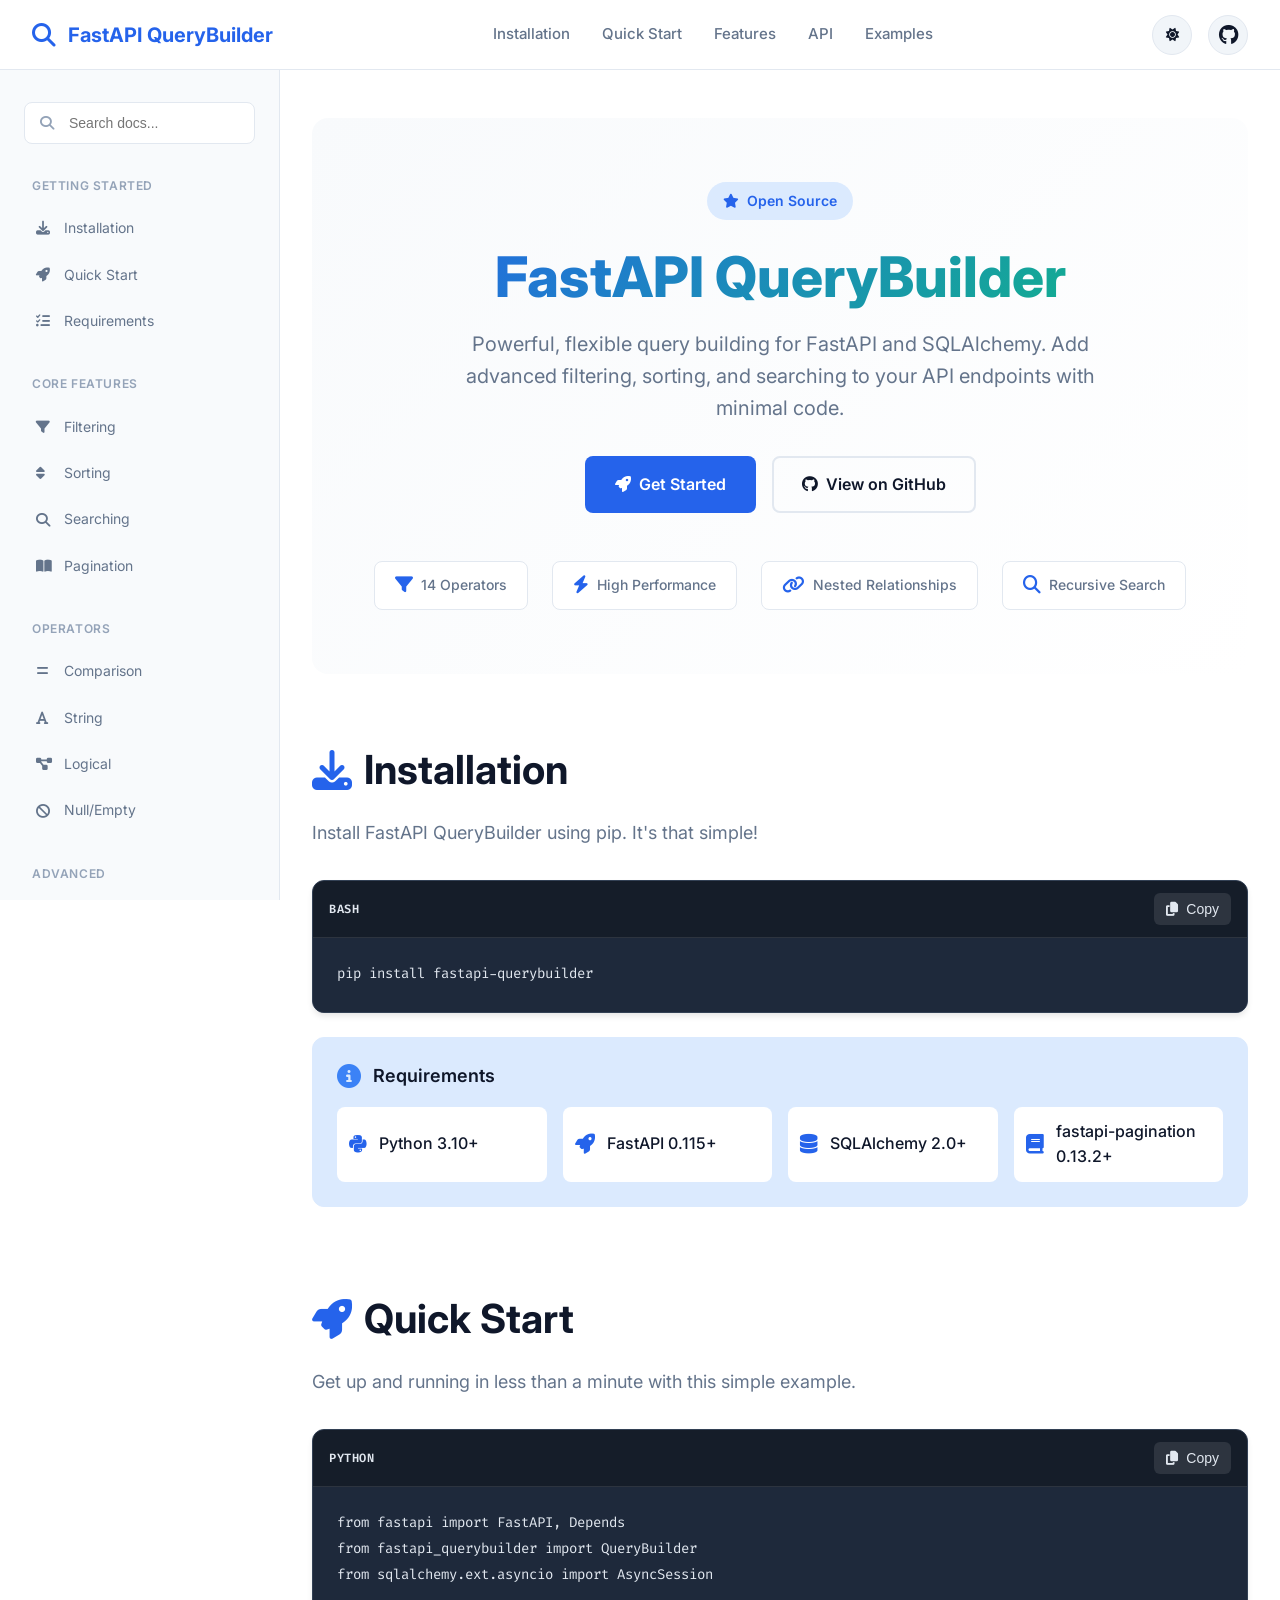
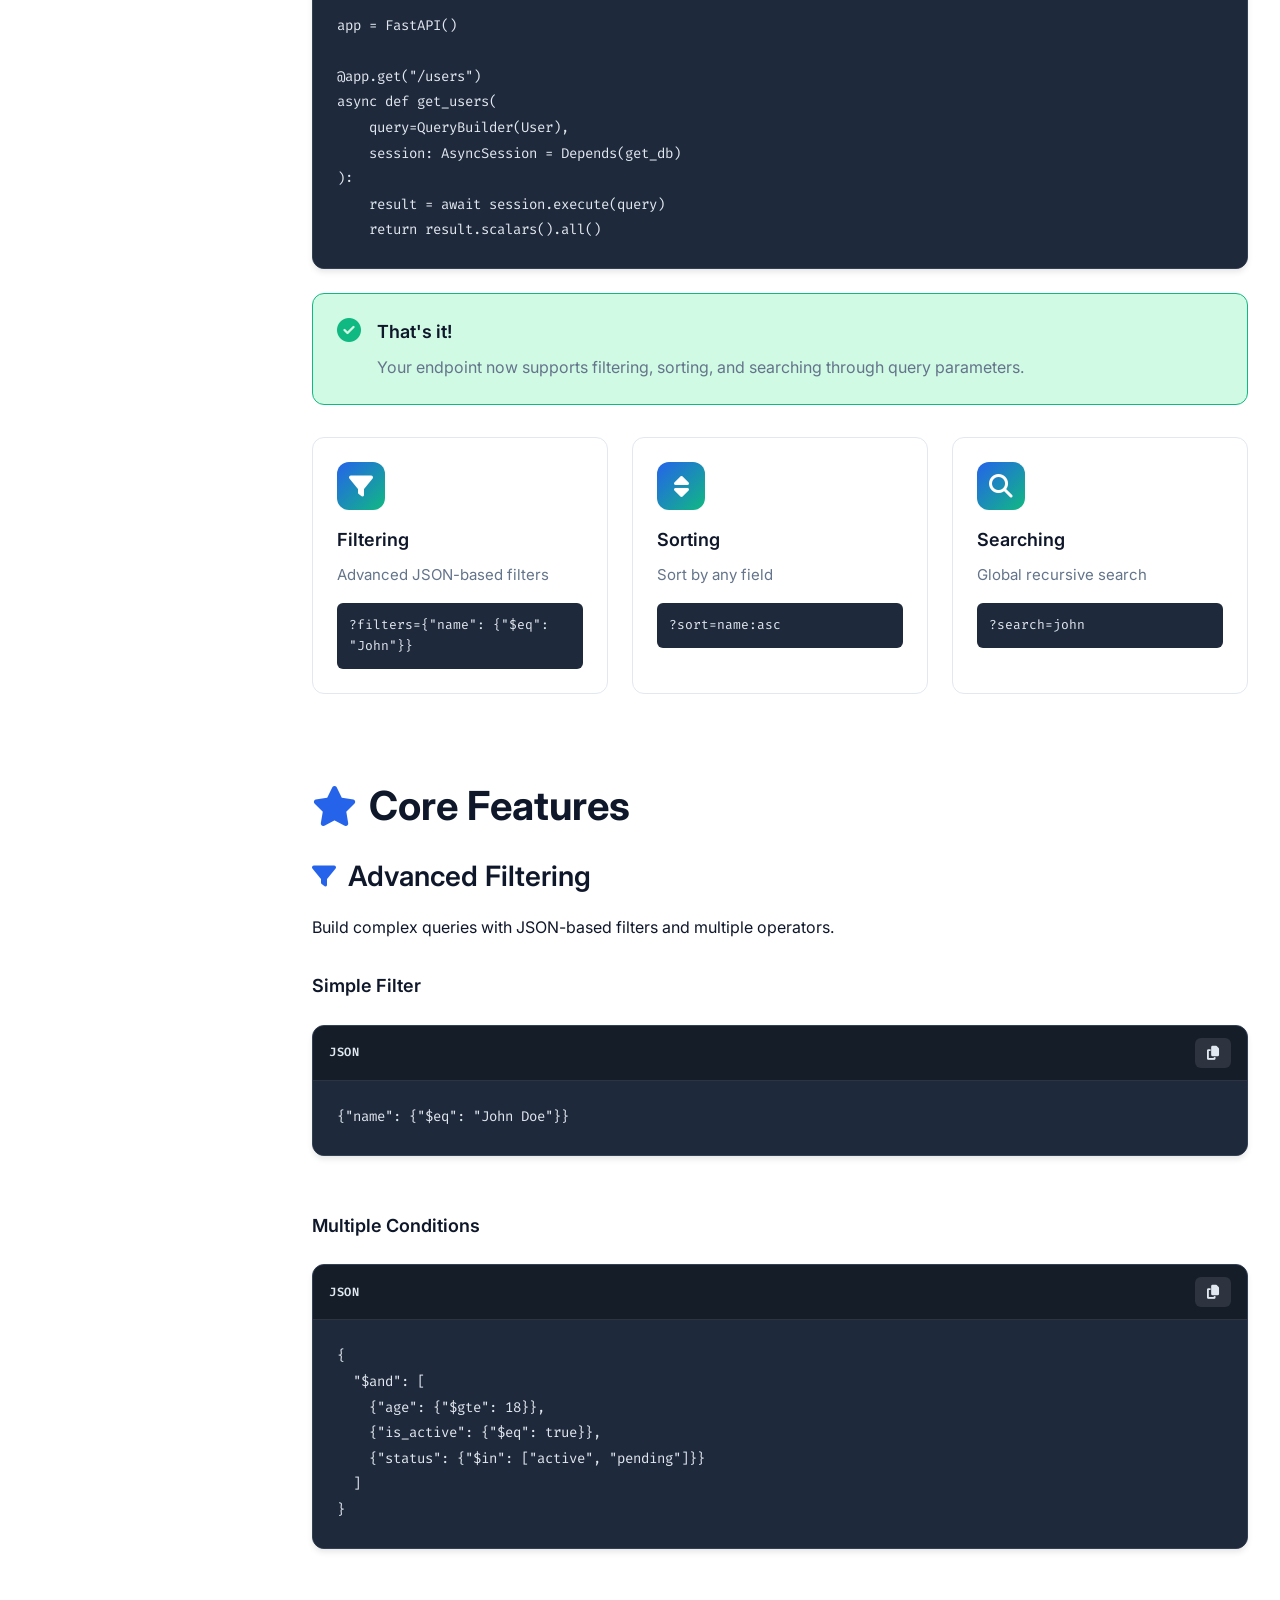
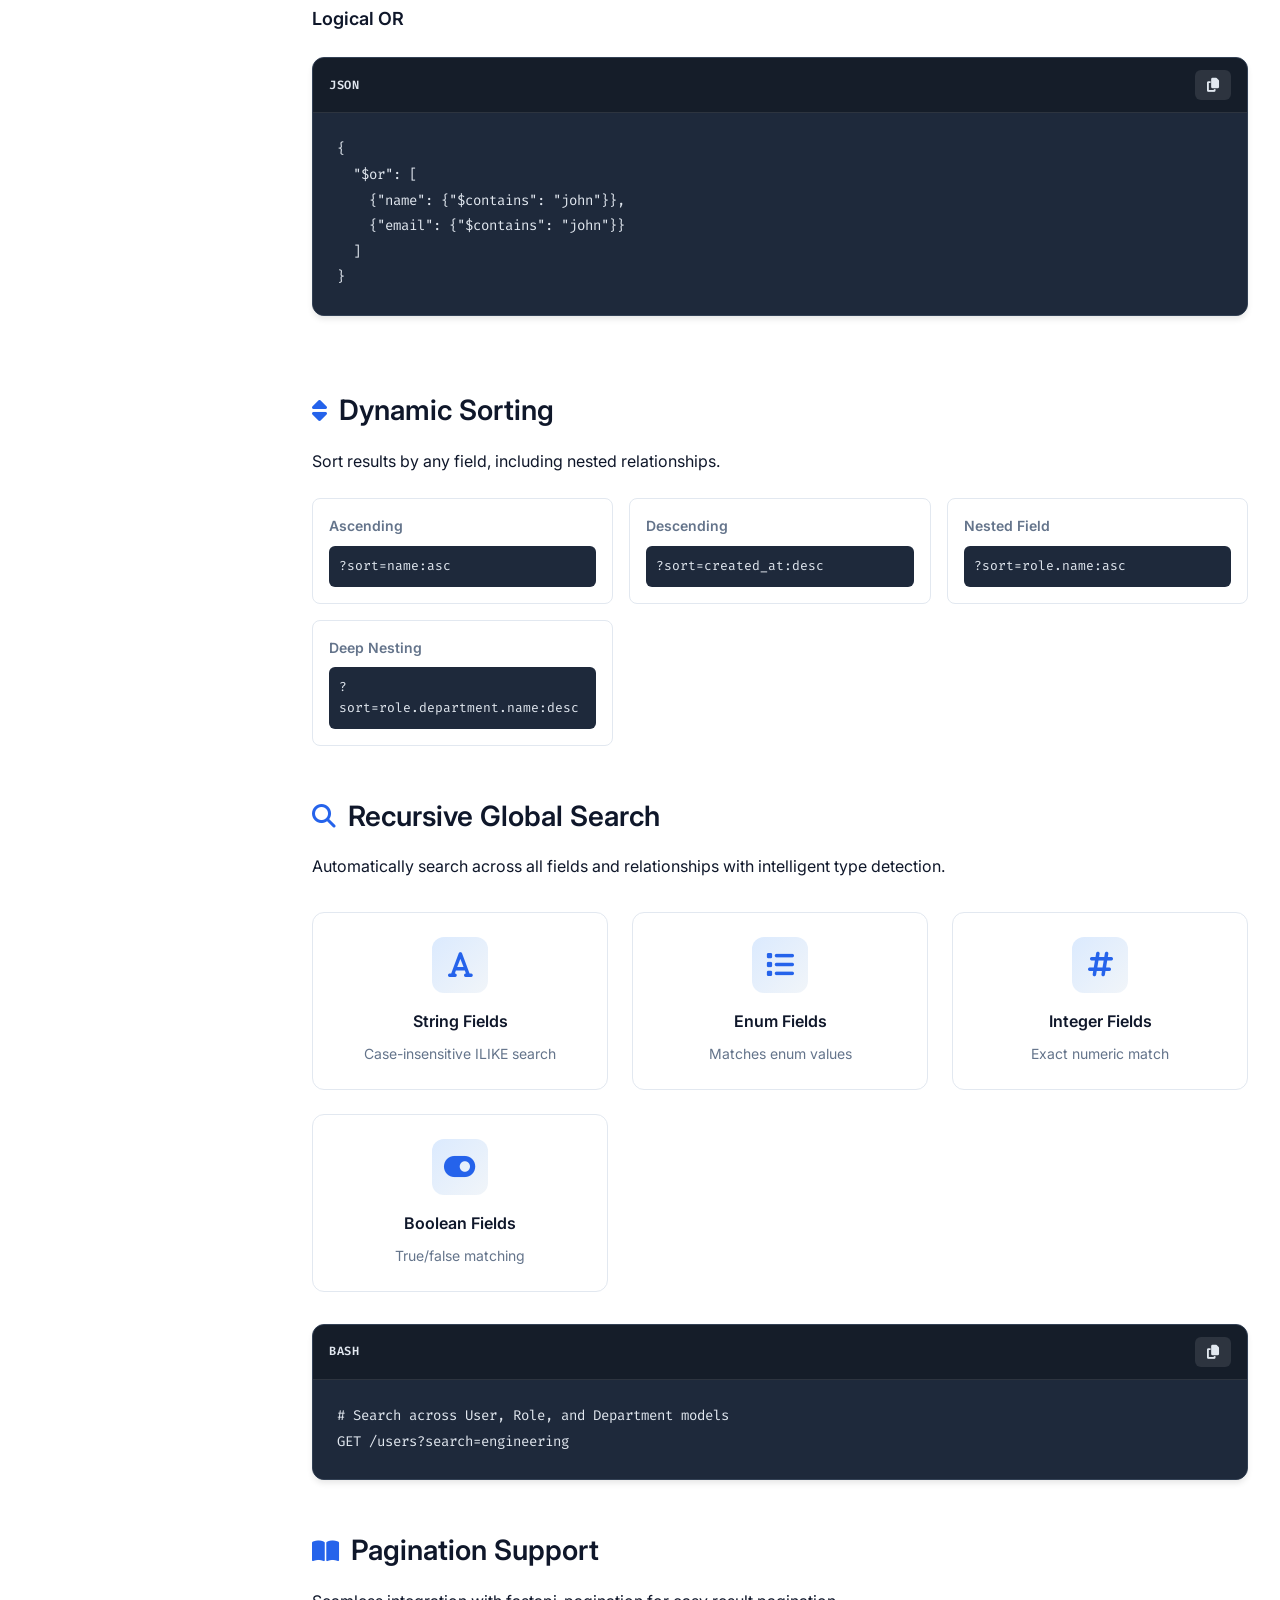
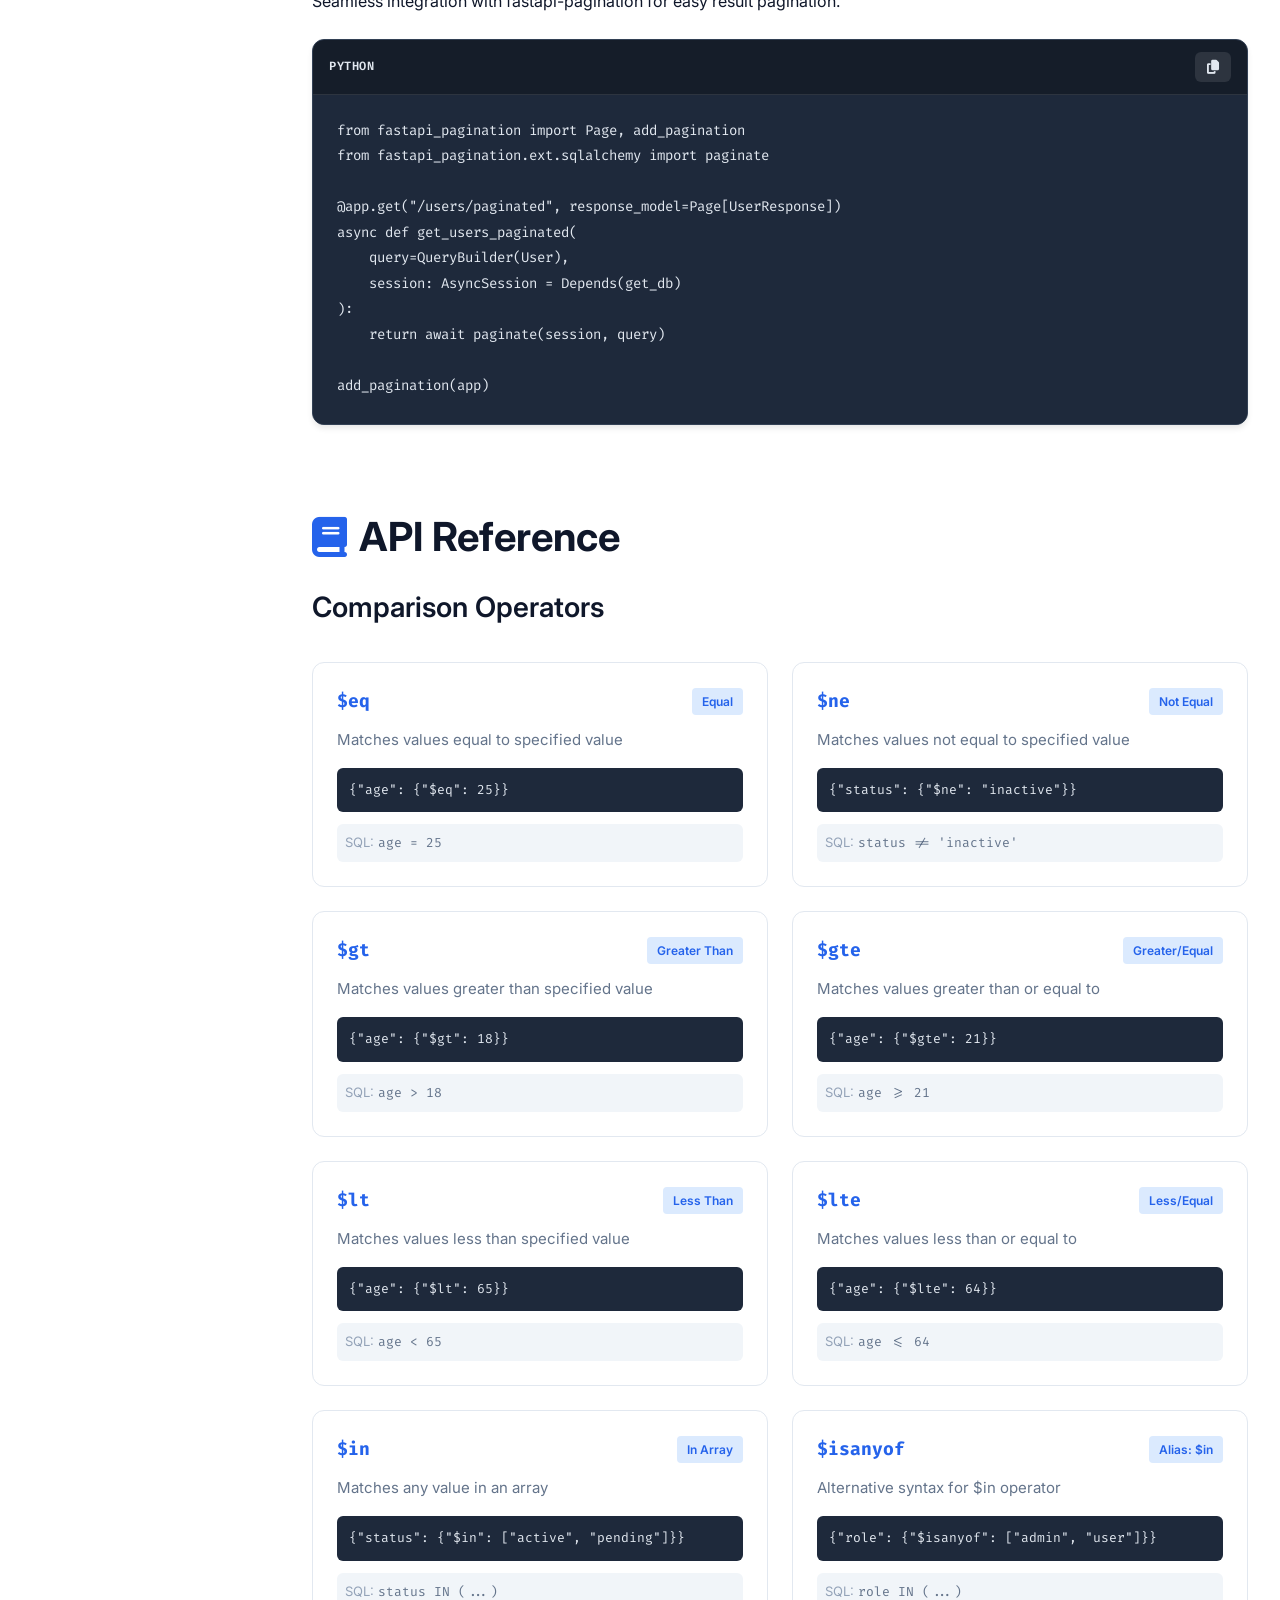
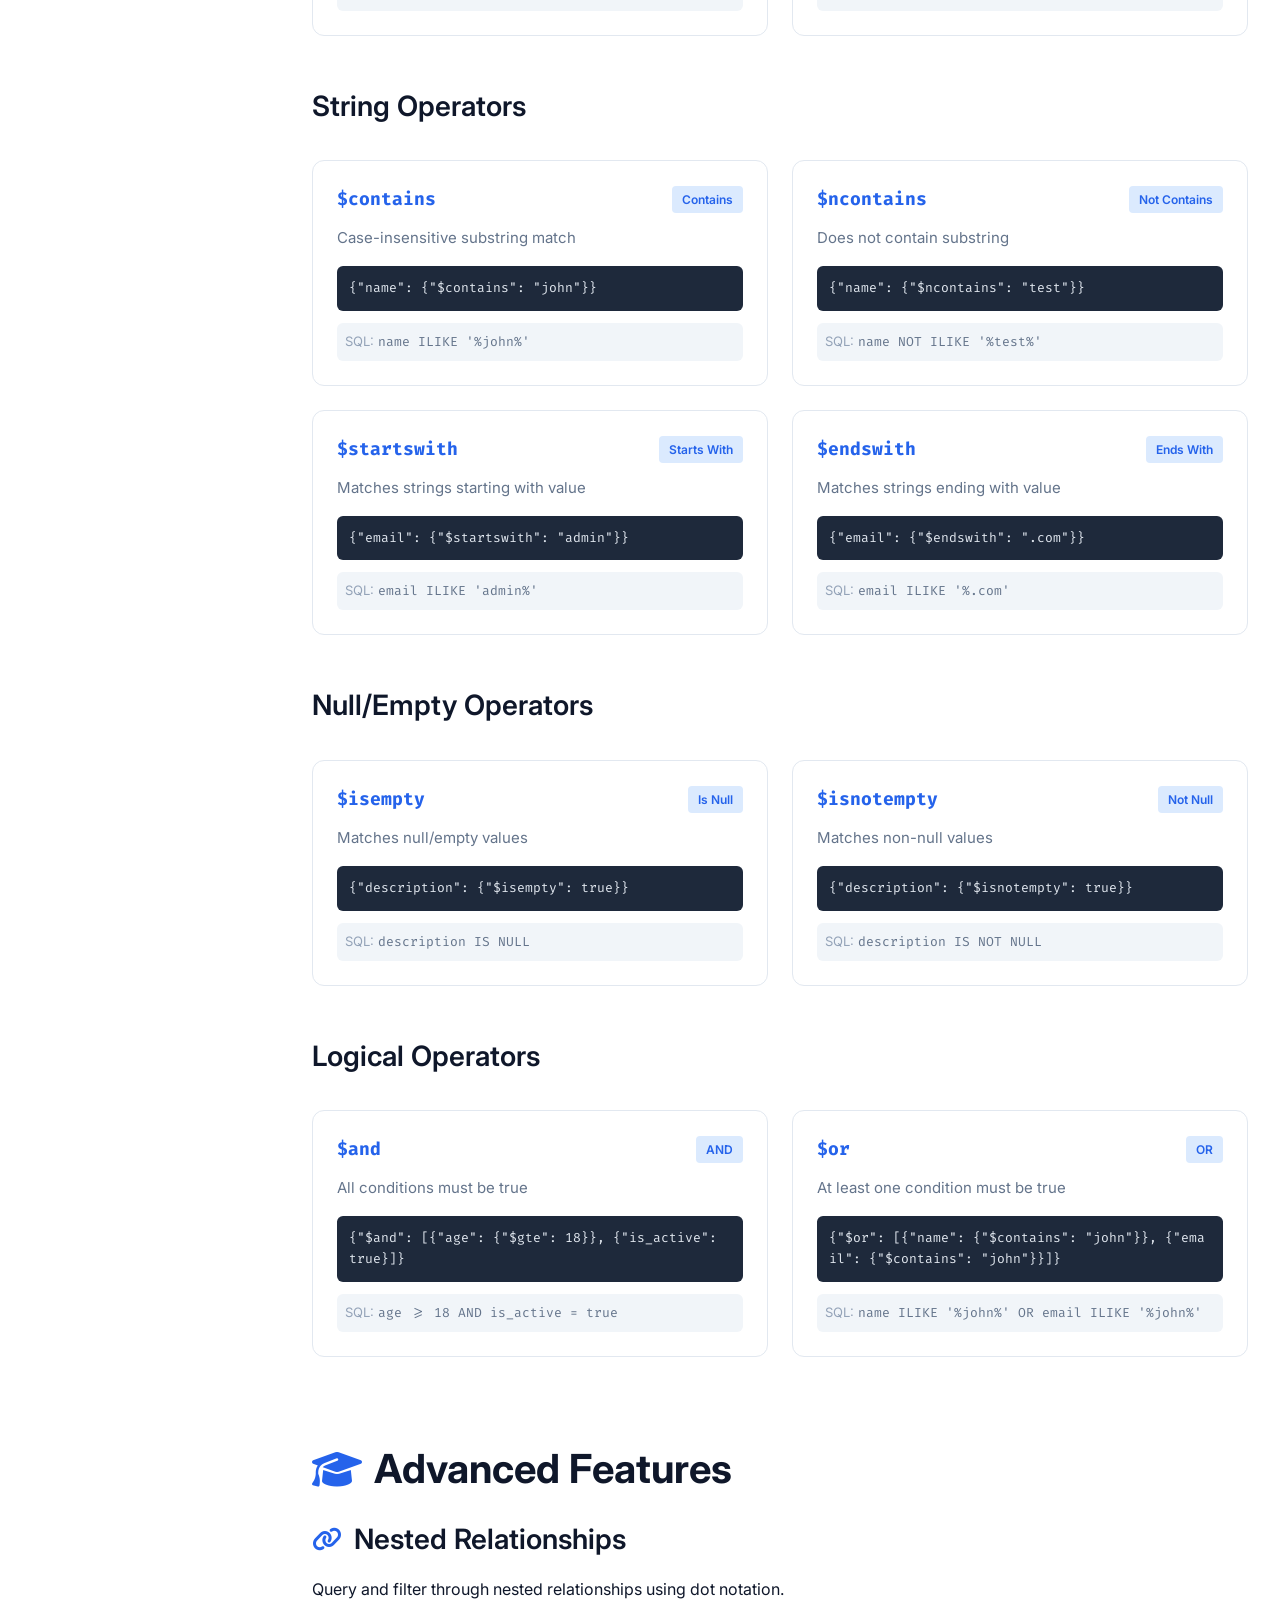
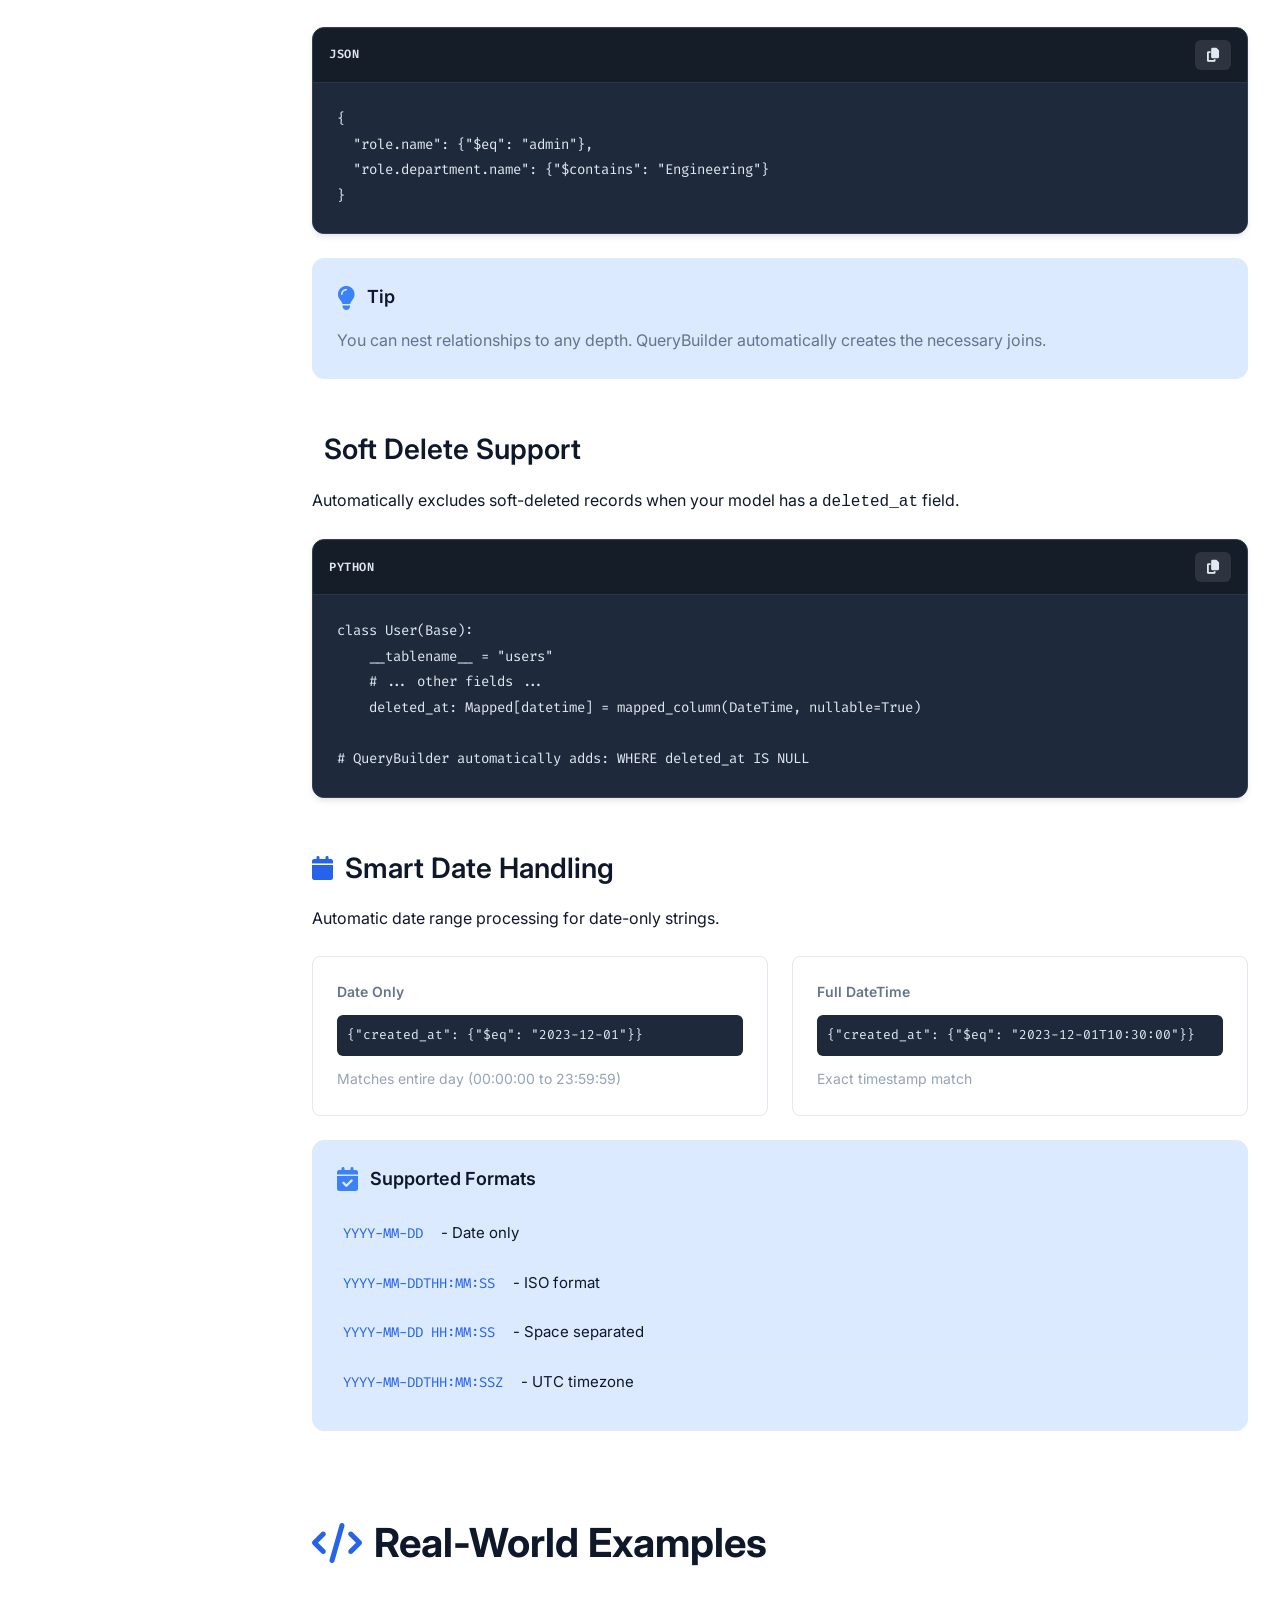
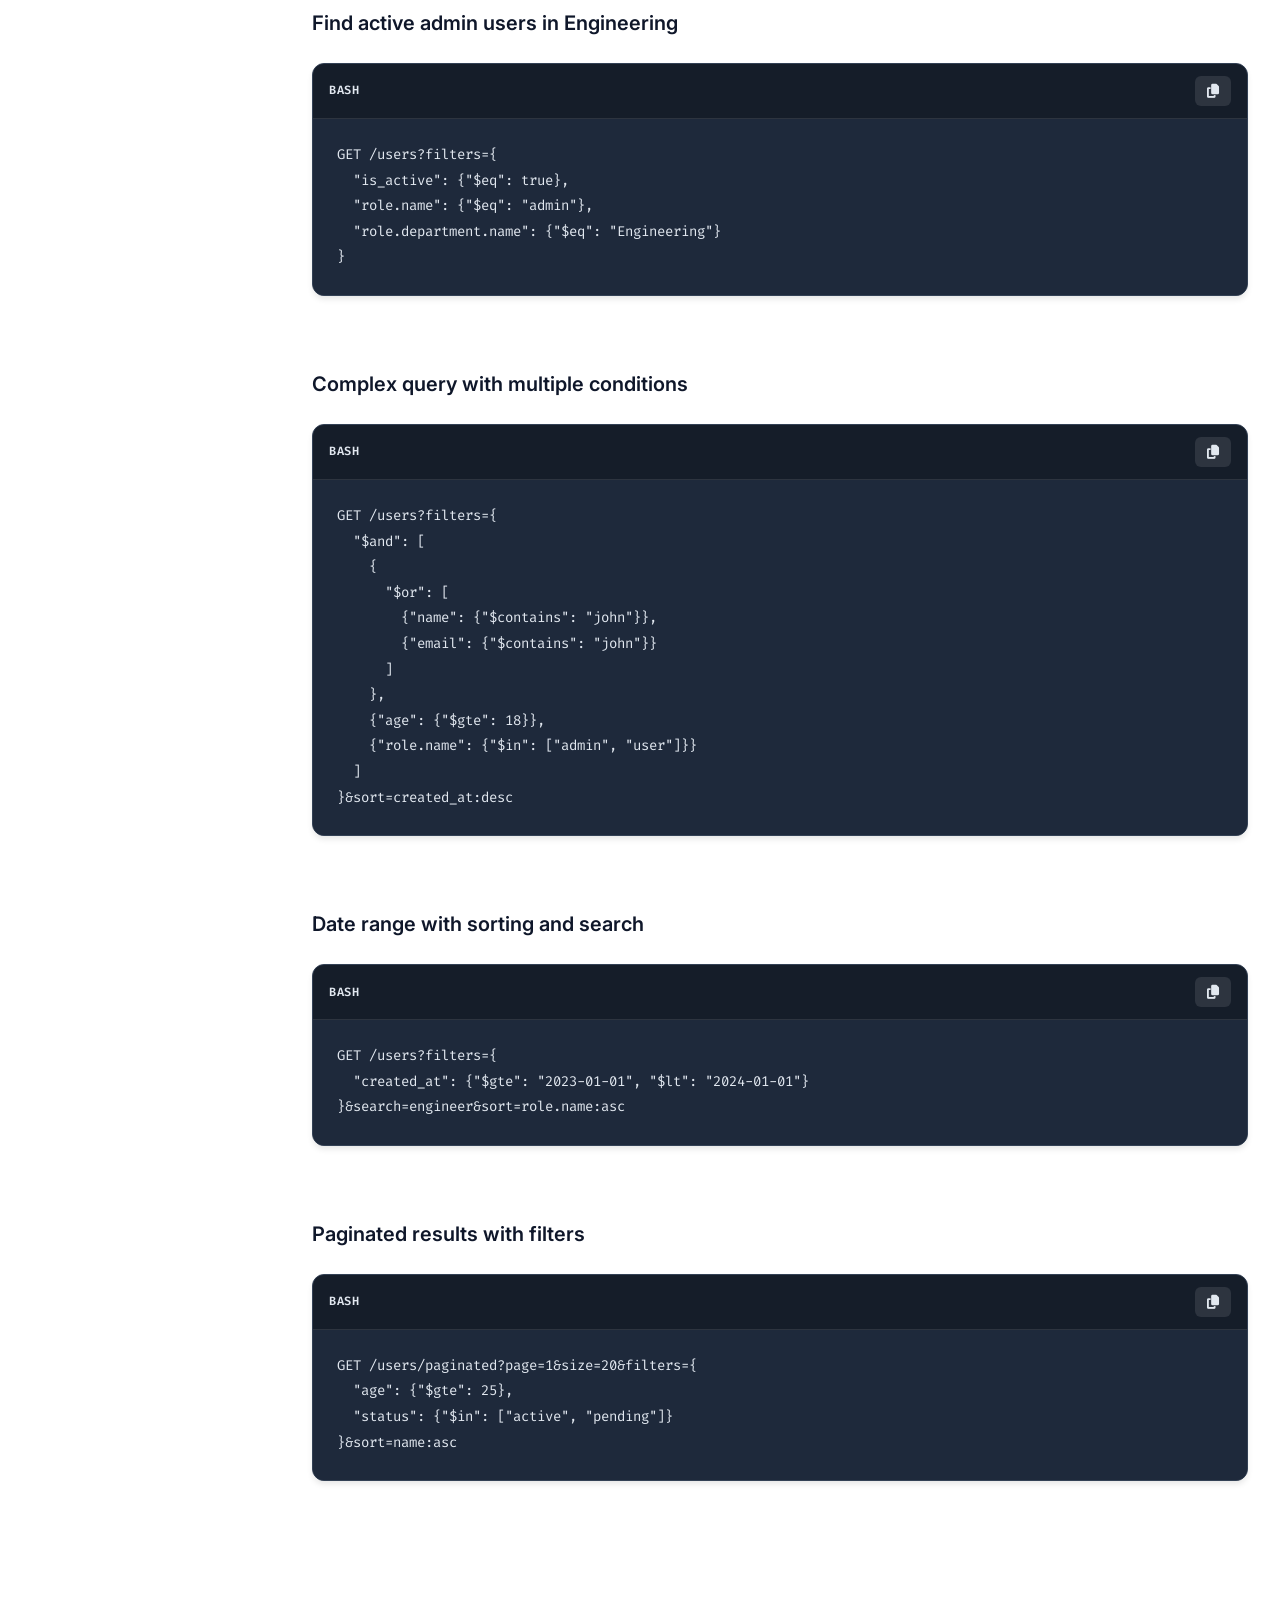
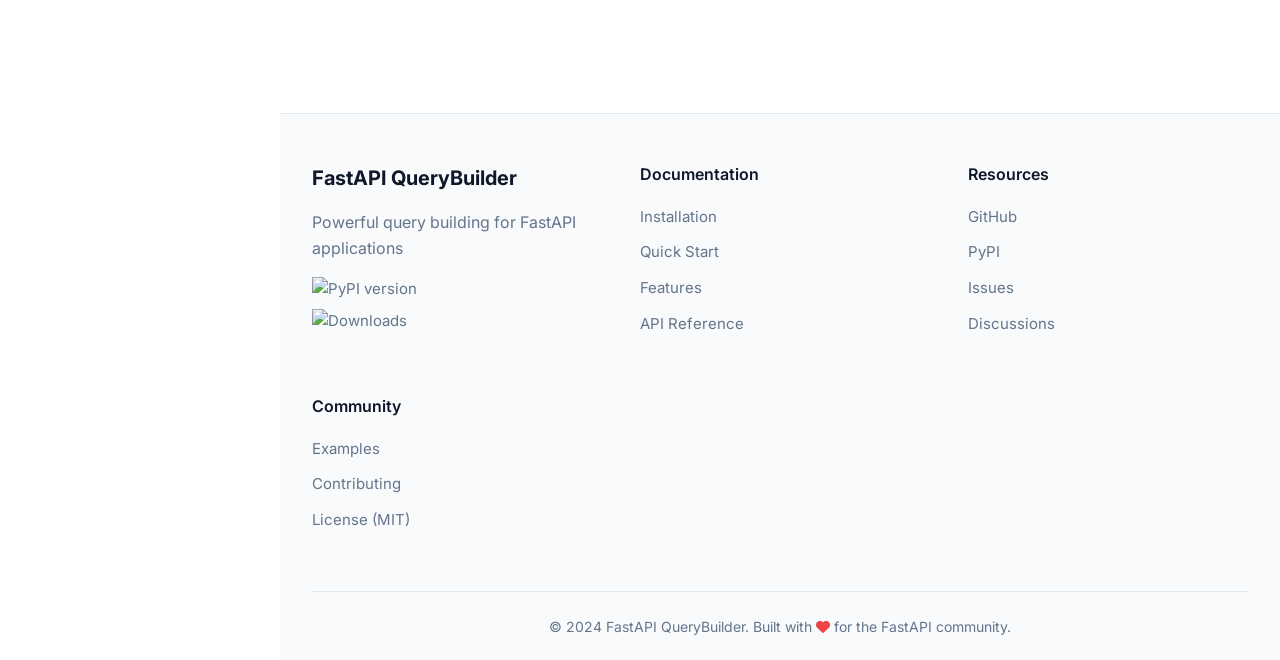
==== docs/index.html @ c25d1f95 "refactor: Improve HTML and JavaScript code formatting for better readability and maintainability" ====
<!DOCTYPE html>
<html lang="en" data-theme="light">

<head>
    <meta charset="UTF-8">
    <meta name="viewport" content="width=device-width, initial-scale=1.0">
    <meta name="description"
        content="FastAPI QueryBuilder - Powerful, flexible query building for FastAPI and SQLAlchemy with advanced filtering, sorting, and searching capabilities.">
    <meta name="keywords" content="fastapi, sqlalchemy, query builder, filtering, sorting, search, pagination, python">
    <title>FastAPI QueryBuilder - Advanced Query Building for FastAPI</title>

    <!-- Favicon -->
    <link rel="icon"
        href="data:image/svg+xml,<svg xmlns='http://www.w3.org/2000/svg' viewBox='0 0 100 100'><text y='.9em' font-size='90'>🔍</text></svg>">

    <!-- Fonts -->
    <link rel="preconnect" href="https://fonts.googleapis.com">
    <link rel="preconnect" href="https://fonts.gstatic.com" crossorigin>
    <link
        href="https://fonts.googleapis.com/css2?family=Inter:wght@300;400;500;600;700;800&family=Fira+Code:wght@400;500;600&display=swap"
        rel="stylesheet">

    <!-- Icons -->
    <link href="https://cdnjs.cloudflare.com/ajax/libs/font-awesome/6.5.1/css/all.min.css" rel="stylesheet">

    <!-- Syntax Highlighting -->
    <link href="https://cdnjs.cloudflare.com/ajax/libs/prism/1.29.0/themes/prism-tomorrow.min.css" rel="stylesheet"
        id="prism-dark">
    <link href="https://cdnjs.cloudflare.com/ajax/libs/prism/1.29.0/themes/prism.min.css" rel="stylesheet"
        id="prism-light" disabled>

    <!-- Styles -->
    <link rel="stylesheet" href="./style.css">
</head>

<body>
    <!-- Header -->
    <header class="header">
        <div class="header-container">
            <div class="header-left">
                <button class="mobile-menu-btn" aria-label="Toggle menu">
                    <span></span>
                    <span></span>
                    <span></span>
                </button>
                <a href="#" class="logo">
                    <i class="fas fa-search"></i>
                    <span>FastAPI QueryBuilder</span>
                </a>
            </div>
            <nav class="header-nav">
                <a href="#installation">Installation</a>
                <a href="#quick-start">Quick Start</a>
                <a href="#features">Features</a>
                <a href="#api">API</a>
                <a href="#examples">Examples</a>
            </nav>
            <div class="header-right">
                <button class="theme-toggle" aria-label="Toggle theme" title="Toggle dark mode">
                    <i class="fas fa-sun sun-icon"></i>
                    <i class="fas fa-moon moon-icon"></i>
                </button>
                <a href="https://github.com/bhadri01/fastapi-querybuilder" target="_blank" class="github-link"
                    aria-label="GitHub repository">
                    <i class="fab fa-github"></i>
                </a>
            </div>
        </div>
    </header>

    <!-- Sidebar -->
    <aside class="sidebar">
        <div class="sidebar-content">
            <div class="sidebar-search">
                <i class="fas fa-search"></i>
                <input type="text" placeholder="Search docs..." id="search-input">
            </div>

            <nav class="sidebar-nav">
                <div class="nav-section">
                    <h3>Getting Started</h3>
                    <ul>
                        <li><a href="#installation"><i class="fas fa-download"></i> Installation</a></li>
                        <li><a href="#quick-start"><i class="fas fa-rocket"></i> Quick Start</a></li>
                        <li><a href="#requirements"><i class="fas fa-list-check"></i> Requirements</a></li>
                    </ul>
                </div>

                <div class="nav-section">
                    <h3>Core Features</h3>
                    <ul>
                        <li><a href="#filtering"><i class="fas fa-filter"></i> Filtering</a></li>
                        <li><a href="#sorting"><i class="fas fa-sort"></i> Sorting</a></li>
                        <li><a href="#searching"><i class="fas fa-search"></i> Searching</a></li>
                        <li><a href="#pagination"><i class="fas fa-book-open"></i> Pagination</a></li>
                    </ul>
                </div>

                <div class="nav-section">
                    <h3>Operators</h3>
                    <ul>
                        <li><a href="#comparison-ops"><i class="fas fa-equals"></i> Comparison</a></li>
                        <li><a href="#string-ops"><i class="fas fa-font"></i> String</a></li>
                        <li><a href="#logical-ops"><i class="fas fa-project-diagram"></i> Logical</a></li>
                        <li><a href="#null-ops"><i class="fas fa-ban"></i> Null/Empty</a></li>
                    </ul>
                </div>

                <div class="nav-section">
                    <h3>Advanced</h3>
                    <ul>
                        <li><a href="#relationships"><i class="fas fa-link"></i> Relationships</a></li>
                        <li><a href="#soft-deletes"><i class="fas fa-trash-undo"></i> Soft Deletes</a></li>
                        <li><a href="#date-handling"><i class="fas fa-calendar"></i> Date Handling</a></li>
                    </ul>
                </div>

                <div class="nav-section">
                    <h3>Resources</h3>
                    <ul>
                        <li><a href="#examples"><i class="fas fa-code"></i> Examples</a></li>
                        <li><a href="https://github.com/bhadri01/fastapi-querybuilder" target="_blank"><i
                                    class="fab fa-github"></i> GitHub</a></li>
                        <li><a href="https://pypi.org/project/fastapi-querybuilder/" target="_blank"><i
                                    class="fab fa-python"></i> PyPI</a></li>
                    </ul>
                </div>
            </nav>
        </div>
    </aside>

    <!-- Main Content -->
    <main class="main">
        <div class="container">
            <!-- Hero Section -->
            <section class="hero">
                <div class="hero-badge">
                    <i class="fas fa-star"></i>
                    <span>Open Source</span>
                </div>
                <h1 class="hero-title">FastAPI QueryBuilder</h1>
                <p class="hero-subtitle">Powerful, flexible query building for FastAPI and SQLAlchemy. Add advanced
                    filtering, sorting, and searching to your API endpoints with minimal code.</p>
                <div class="hero-actions">
                    <a href="#installation" class="btn btn-primary">
                        <i class="fas fa-rocket"></i>
                        Get Started
                    </a>
                    <a href="https://github.com/bhadri01/fastapi-querybuilder" target="_blank"
                        class="btn btn-secondary">
                        <i class="fab fa-github"></i>
                        View on GitHub
                    </a>
                </div>
                <div class="hero-features">
                    <div class="hero-feature">
                        <i class="fas fa-filter"></i>
                        <span>14 Operators</span>
                    </div>
                    <div class="hero-feature">
                        <i class="fas fa-bolt"></i>
                        <span>High Performance</span>
                    </div>
                    <div class="hero-feature">
                        <i class="fas fa-link"></i>
                        <span>Nested Relationships</span>
                    </div>
                    <div class="hero-feature">
                        <i class="fas fa-search"></i>
                        <span>Recursive Search</span>
                    </div>
                </div>
            </section>

            <!-- Installation Section -->
            <section id="installation" class="section">
                <h2 class="section-title">
                    <i class="fas fa-download"></i>
                    Installation
                </h2>
                <p class="section-intro">Install FastAPI QueryBuilder using pip. It's that simple!</p>

                <div class="code-block">
                    <div class="code-header">
                        <span class="code-lang">bash</span>
                        <button class="copy-btn" onclick="copyCode(this)">
                            <i class="fas fa-copy"></i>
                            <span>Copy</span>
                        </button>
                    </div>
                    <pre><code class="language-bash">pip install fastapi-querybuilder</code></pre>
                </div>

                <div id="requirements" class="info-card">
                    <div class="info-card-header">
                        <i class="fas fa-info-circle"></i>
                        <h4>Requirements</h4>
                    </div>
                    <ul class="requirements-list">
                        <li><i class="fab fa-python"></i> Python 3.10+</li>
                        <li><i class="fas fa-rocket"></i> FastAPI 0.115+</li>
                        <li><i class="fas fa-database"></i> SQLAlchemy 2.0+</li>
                        <li><i class="fas fa-book"></i> fastapi-pagination 0.13.2+</li>
                    </ul>
                </div>
            </section>

            <!-- Quick Start Section -->
            <section id="quick-start" class="section">
                <h2 class="section-title">
                    <i class="fas fa-rocket"></i>
                    Quick Start
                </h2>
                <p class="section-intro">Get up and running in less than a minute with this simple example.</p>

                <div class="code-block">
                    <div class="code-header">
                        <span class="code-lang">python</span>
                        <button class="copy-btn" onclick="copyCode(this)">
                            <i class="fas fa-copy"></i>
                            <span>Copy</span>
                        </button>
                    </div>
                    <pre><code class="language-python">from fastapi import FastAPI, Depends
from fastapi_querybuilder import QueryBuilder
from sqlalchemy.ext.asyncio import AsyncSession

app = FastAPI()

@app.get("/users")
async def get_users(
    query=QueryBuilder(User),
    session: AsyncSession = Depends(get_db)
):
    result = await session.execute(query)
    return result.scalars().all()</code></pre>
                </div>

                <div class="success-card">
                    <i class="fas fa-check-circle"></i>
                    <div>
                        <h4>That's it!</h4>
                        <p>Your endpoint now supports filtering, sorting, and searching through query parameters.</p>
                    </div>
                </div>

                <div class="feature-grid">
                    <div class="feature-card">
                        <div class="feature-icon">
                            <i class="fas fa-filter"></i>
                        </div>
                        <h4>Filtering</h4>
                        <p>Advanced JSON-based filters</p>
                        <code>?filters={"name": {"$eq": "John"}}</code>
                    </div>
                    <div class="feature-card">
                        <div class="feature-icon">
                            <i class="fas fa-sort"></i>
                        </div>
                        <h4>Sorting</h4>
                        <p>Sort by any field</p>
                        <code>?sort=name:asc</code>
                    </div>
                    <div class="feature-card">
                        <div class="feature-icon">
                            <i class="fas fa-search"></i>
                        </div>
                        <h4>Searching</h4>
                        <p>Global recursive search</p>
                        <code>?search=john</code>
                    </div>
                </div>
            </section>

            <!-- Features Section -->
            <section id="features" class="section">
                <h2 class="section-title">
                    <i class="fas fa-star"></i>
                    Core Features
                </h2>

                <!-- Filtering -->
                <div id="filtering" class="subsection">
                    <h3 class="subsection-title">
                        <i class="fas fa-filter"></i>
                        Advanced Filtering
                    </h3>
                    <p>Build complex queries with JSON-based filters and multiple operators.</p>

                    <div class="example-tabs">
                        <div class="example-tab">
                            <h4>Simple Filter</h4>
                            <div class="code-block">
                                <div class="code-header">
                                    <span class="code-lang">json</span>
                                    <button class="copy-btn" onclick="copyCode(this)">
                                        <i class="fas fa-copy"></i>
                                    </button>
                                </div>
                                <pre><code class="language-json">{"name": {"$eq": "John Doe"}}</code></pre>
                            </div>
                        </div>

                        <div class="example-tab">
                            <h4>Multiple Conditions</h4>
                            <div class="code-block">
                                <div class="code-header">
                                    <span class="code-lang">json</span>
                                    <button class="copy-btn" onclick="copyCode(this)">
                                        <i class="fas fa-copy"></i>
                                    </button>
                                </div>
                                <pre><code class="language-json">{
  "$and": [
    {"age": {"$gte": 18}},
    {"is_active": {"$eq": true}},
    {"status": {"$in": ["active", "pending"]}}
  ]
}</code></pre>
                            </div>
                        </div>

                        <div class="example-tab">
                            <h4>Logical OR</h4>
                            <div class="code-block">
                                <div class="code-header">
                                    <span class="code-lang">json</span>
                                    <button class="copy-btn" onclick="copyCode(this)">
                                        <i class="fas fa-copy"></i>
                                    </button>
                                </div>
                                <pre><code class="language-json">{
  "$or": [
    {"name": {"$contains": "john"}},
    {"email": {"$contains": "john"}}
  ]
}</code></pre>
                            </div>
                        </div>
                    </div>
                </div>

                <!-- Sorting -->
                <div id="sorting" class="subsection">
                    <h3 class="subsection-title">
                        <i class="fas fa-sort"></i>
                        Dynamic Sorting
                    </h3>
                    <p>Sort results by any field, including nested relationships.</p>

                    <div class="sort-grid">
                        <div class="sort-card">
                            <div class="sort-label">Ascending</div>
                            <code>?sort=name:asc</code>
                        </div>
                        <div class="sort-card">
                            <div class="sort-label">Descending</div>
                            <code>?sort=created_at:desc</code>
                        </div>
                        <div class="sort-card">
                            <div class="sort-label">Nested Field</div>
                            <code>?sort=role.name:asc</code>
                        </div>
                        <div class="sort-card">
                            <div class="sort-label">Deep Nesting</div>
                            <code>?sort=role.department.name:desc</code>
                        </div>
                    </div>
                </div>

                <!-- Searching -->
                <div id="searching" class="subsection">
                    <h3 class="subsection-title">
                        <i class="fas fa-search"></i>
                        Recursive Global Search
                    </h3>
                    <p>Automatically search across all fields and relationships with intelligent type detection.</p>

                    <div class="search-types">
                        <div class="search-type-card">
                            <div class="search-type-icon">
                                <i class="fas fa-font"></i>
                            </div>
                            <h4>String Fields</h4>
                            <p>Case-insensitive ILIKE search</p>
                        </div>
                        <div class="search-type-card">
                            <div class="search-type-icon">
                                <i class="fas fa-list"></i>
                            </div>
                            <h4>Enum Fields</h4>
                            <p>Matches enum values</p>
                        </div>
                        <div class="search-type-card">
                            <div class="search-type-icon">
                                <i class="fas fa-hashtag"></i>
                            </div>
                            <h4>Integer Fields</h4>
                            <p>Exact numeric match</p>
                        </div>
                        <div class="search-type-card">
                            <div class="search-type-icon">
                                <i class="fas fa-toggle-on"></i>
                            </div>
                            <h4>Boolean Fields</h4>
                            <p>True/false matching</p>
                        </div>
                    </div>

                    <div class="code-block">
                        <div class="code-header">
                            <span class="code-lang">bash</span>
                            <button class="copy-btn" onclick="copyCode(this)">
                                <i class="fas fa-copy"></i>
                            </button>
                        </div>
                        <pre><code class="language-bash"># Search across User, Role, and Department models
GET /users?search=engineering</code></pre>
                    </div>
                </div>

                <!-- Pagination -->
                <div id="pagination" class="subsection">
                    <h3 class="subsection-title">
                        <i class="fas fa-book-open"></i>
                        Pagination Support
                    </h3>
                    <p>Seamless integration with fastapi-pagination for easy result pagination.</p>

                    <div class="code-block">
                        <div class="code-header">
                            <span class="code-lang">python</span>
                            <button class="copy-btn" onclick="copyCode(this)">
                                <i class="fas fa-copy"></i>
                            </button>
                        </div>
                        <pre><code class="language-python">from fastapi_pagination import Page, add_pagination
from fastapi_pagination.ext.sqlalchemy import paginate

@app.get("/users/paginated", response_model=Page[UserResponse])
async def get_users_paginated(
    query=QueryBuilder(User),
    session: AsyncSession = Depends(get_db)
):
    return await paginate(session, query)

add_pagination(app)</code></pre>
                    </div>
                </div>
            </section>

            <!-- API Reference Section -->
            <section id="api" class="section">
                <h2 class="section-title">
                    <i class="fas fa-book"></i>
                    API Reference
                </h2>

                <!-- Comparison Operators -->
                <div id="comparison-ops" class="subsection">
                    <h3 class="subsection-title">Comparison Operators</h3>

                    <div class="operators-grid">
                        <div class="operator-card">
                            <div class="operator-header">
                                <h4>$eq</h4>
                                <span class="operator-badge">Equal</span>
                            </div>
                            <p>Matches values equal to specified value</p>
                            <code>{"age": {"$eq": 25}}</code>
                            <div class="operator-sql">SQL: <code>age = 25</code></div>
                        </div>

                        <div class="operator-card">
                            <div class="operator-header">
                                <h4>$ne</h4>
                                <span class="operator-badge">Not Equal</span>
                            </div>
                            <p>Matches values not equal to specified value</p>
                            <code>{"status": {"$ne": "inactive"}}</code>
                            <div class="operator-sql">SQL: <code>status != 'inactive'</code></div>
                        </div>

                        <div class="operator-card">
                            <div class="operator-header">
                                <h4>$gt</h4>
                                <span class="operator-badge">Greater Than</span>
                            </div>
                            <p>Matches values greater than specified value</p>
                            <code>{"age": {"$gt": 18}}</code>
                            <div class="operator-sql">SQL: <code>age > 18</code></div>
                        </div>

                        <div class="operator-card">
                            <div class="operator-header">
                                <h4>$gte</h4>
                                <span class="operator-badge">Greater/Equal</span>
                            </div>
                            <p>Matches values greater than or equal to</p>
                            <code>{"age": {"$gte": 21}}</code>
                            <div class="operator-sql">SQL: <code>age >= 21</code></div>
                        </div>

                        <div class="operator-card">
                            <div class="operator-header">
                                <h4>$lt</h4>
                                <span class="operator-badge">Less Than</span>
                            </div>
                            <p>Matches values less than specified value</p>
                            <code>{"age": {"$lt": 65}}</code>
                            <div class="operator-sql">SQL: <code>age < 65</code></div>
                        </div>

                        <div class="operator-card">
                            <div class="operator-header">
                                <h4>$lte</h4>
                                <span class="operator-badge">Less/Equal</span>
                            </div>
                            <p>Matches values less than or equal to</p>
                            <code>{"age": {"$lte": 64}}</code>
                            <div class="operator-sql">SQL: <code>age <= 64</code></div>
                        </div>

                        <div class="operator-card">
                            <div class="operator-header">
                                <h4>$in</h4>
                                <span class="operator-badge">In Array</span>
                            </div>
                            <p>Matches any value in an array</p>
                            <code>{"status": {"$in": ["active", "pending"]}}</code>
                            <div class="operator-sql">SQL: <code>status IN (...)</code></div>
                        </div>

                        <div class="operator-card">
                            <div class="operator-header">
                                <h4>$isanyof</h4>
                                <span class="operator-badge">Alias: $in</span>
                            </div>
                            <p>Alternative syntax for $in operator</p>
                            <code>{"role": {"$isanyof": ["admin", "user"]}}</code>
                            <div class="operator-sql">SQL: <code>role IN (...)</code></div>
                        </div>
                    </div>
                </div>

                <!-- String Operators -->
                <div id="string-ops" class="subsection">
                    <h3 class="subsection-title">String Operators</h3>

                    <div class="operators-grid">
                        <div class="operator-card">
                            <div class="operator-header">
                                <h4>$contains</h4>
                                <span class="operator-badge">Contains</span>
                            </div>
                            <p>Case-insensitive substring match</p>
                            <code>{"name": {"$contains": "john"}}</code>
                            <div class="operator-sql">SQL: <code>name ILIKE '%john%'</code></div>
                        </div>

                        <div class="operator-card">
                            <div class="operator-header">
                                <h4>$ncontains</h4>
                                <span class="operator-badge">Not Contains</span>
                            </div>
                            <p>Does not contain substring</p>
                            <code>{"name": {"$ncontains": "test"}}</code>
                            <div class="operator-sql">SQL: <code>name NOT ILIKE '%test%'</code></div>
                        </div>

                        <div class="operator-card">
                            <div class="operator-header">
                                <h4>$startswith</h4>
                                <span class="operator-badge">Starts With</span>
                            </div>
                            <p>Matches strings starting with value</p>
                            <code>{"email": {"$startswith": "admin"}}</code>
                            <div class="operator-sql">SQL: <code>email ILIKE 'admin%'</code></div>
                        </div>

                        <div class="operator-card">
                            <div class="operator-header">
                                <h4>$endswith</h4>
                                <span class="operator-badge">Ends With</span>
                            </div>
                            <p>Matches strings ending with value</p>
                            <code>{"email": {"$endswith": ".com"}}</code>
                            <div class="operator-sql">SQL: <code>email ILIKE '%.com'</code></div>
                        </div>
                    </div>
                </div>

                <!-- Null Operators -->
                <div id="null-ops" class="subsection">
                    <h3 class="subsection-title">Null/Empty Operators</h3>

                    <div class="operators-grid">
                        <div class="operator-card">
                            <div class="operator-header">
                                <h4>$isempty</h4>
                                <span class="operator-badge">Is Null</span>
                            </div>
                            <p>Matches null/empty values</p>
                            <code>{"description": {"$isempty": true}}</code>
                            <div class="operator-sql">SQL: <code>description IS NULL</code></div>
                        </div>

                        <div class="operator-card">
                            <div class="operator-header">
                                <h4>$isnotempty</h4>
                                <span class="operator-badge">Not Null</span>
                            </div>
                            <p>Matches non-null values</p>
                            <code>{"description": {"$isnotempty": true}}</code>
                            <div class="operator-sql">SQL: <code>description IS NOT NULL</code></div>
                        </div>
                    </div>
                </div>

                <!-- Logical Operators -->
                <div id="logical-ops" class="subsection">
                    <h3 class="subsection-title">Logical Operators</h3>

                    <div class="operators-grid">
                        <div class="operator-card">
                            <div class="operator-header">
                                <h4>$and</h4>
                                <span class="operator-badge">AND</span>
                            </div>
                            <p>All conditions must be true</p>
                            <code>{"$and": [{"age": {"$gte": 18}}, {"is_active": true}]}</code>
                            <div class="operator-sql">SQL: <code>age >= 18 AND is_active = true</code></div>
                        </div>

                        <div class="operator-card">
                            <div class="operator-header">
                                <h4>$or</h4>
                                <span class="operator-badge">OR</span>
                            </div>
                            <p>At least one condition must be true</p>
                            <code>{"$or": [{"name": {"$contains": "john"}}, {"email": {"$contains": "john"}}]}</code>
                            <div class="operator-sql">SQL: <code>name ILIKE '%john%' OR email ILIKE '%john%'</code>
                            </div>
                        </div>
                    </div>
                </div>
            </section>

            <!-- Advanced Section -->
            <section id="advanced" class="section">
                <h2 class="section-title">
                    <i class="fas fa-graduation-cap"></i>
                    Advanced Features
                </h2>

                <!-- Relationships -->
                <div id="relationships" class="subsection">
                    <h3 class="subsection-title">
                        <i class="fas fa-link"></i>
                        Nested Relationships
                    </h3>
                    <p>Query and filter through nested relationships using dot notation.</p>

                    <div class="code-block">
                        <div class="code-header">
                            <span class="code-lang">json</span>
                            <button class="copy-btn" onclick="copyCode(this)">
                                <i class="fas fa-copy"></i>
                            </button>
                        </div>
                        <pre><code class="language-json">{
  "role.name": {"$eq": "admin"},
  "role.department.name": {"$contains": "Engineering"}
}</code></pre>
                    </div>

                    <div class="info-card">
                        <div class="info-card-header">
                            <i class="fas fa-lightbulb"></i>
                            <h4>Tip</h4>
                        </div>
                        <p>You can nest relationships to any depth. QueryBuilder automatically creates the necessary
                            joins.</p>
                    </div>
                </div>

                <!-- Soft Deletes -->
                <div id="soft-deletes" class="subsection">
                    <h3 class="subsection-title">
                        <i class="fas fa-trash-undo"></i>
                        Soft Delete Support
                    </h3>
                    <p>Automatically excludes soft-deleted records when your model has a <code>deleted_at</code> field.
                    </p>

                    <div class="code-block">
                        <div class="code-header">
                            <span class="code-lang">python</span>
                            <button class="copy-btn" onclick="copyCode(this)">
                                <i class="fas fa-copy"></i>
                            </button>
                        </div>
                        <pre><code class="language-python">class User(Base):
    __tablename__ = "users"
    # ... other fields ...
    deleted_at: Mapped[datetime] = mapped_column(DateTime, nullable=True)

# QueryBuilder automatically adds: WHERE deleted_at IS NULL</code></pre>
                    </div>
                </div>

                <!-- Date Handling -->
                <div id="date-handling" class="subsection">
                    <h3 class="subsection-title">
                        <i class="fas fa-calendar"></i>
                        Smart Date Handling
                    </h3>
                    <p>Automatic date range processing for date-only strings.</p>

                    <div class="date-examples">
                        <div class="date-card">
                            <div class="date-label">Date Only</div>
                            <code>{"created_at": {"$eq": "2023-12-01"}}</code>
                            <p>Matches entire day (00:00:00 to 23:59:59)</p>
                        </div>
                        <div class="date-card">
                            <div class="date-label">Full DateTime</div>
                            <code>{"created_at": {"$eq": "2023-12-01T10:30:00"}}</code>
                            <p>Exact timestamp match</p>
                        </div>
                    </div>

                    <div class="info-card">
                        <div class="info-card-header">
                            <i class="fas fa-calendar-check"></i>
                            <h4>Supported Formats</h4>
                        </div>
                        <ul class="format-list">
                            <li><code>YYYY-MM-DD</code> - Date only</li>
                            <li><code>YYYY-MM-DDTHH:MM:SS</code> - ISO format</li>
                            <li><code>YYYY-MM-DD HH:MM:SS</code> - Space separated</li>
                            <li><code>YYYY-MM-DDTHH:MM:SSZ</code> - UTC timezone</li>
                        </ul>
                    </div>
                </div>
            </section>

            <!-- Examples Section -->
            <section id="examples" class="section">
                <h2 class="section-title">
                    <i class="fas fa-code"></i>
                    Real-World Examples
                </h2>

                <div class="example-showcase">
                    <div class="example-item">
                        <h4>Find active admin users in Engineering</h4>
                        <div class="code-block">
                            <div class="code-header">
                                <span class="code-lang">bash</span>
                                <button class="copy-btn" onclick="copyCode(this)">
                                    <i class="fas fa-copy"></i>
                                </button>
                            </div>
                            <pre><code class="language-bash">GET /users?filters={
  "is_active": {"$eq": true},
  "role.name": {"$eq": "admin"},
  "role.department.name": {"$eq": "Engineering"}
}</code></pre>
                        </div>
                    </div>

                    <div class="example-item">
                        <h4>Complex query with multiple conditions</h4>
                        <div class="code-block">
                            <div class="code-header">
                                <span class="code-lang">bash</span>
                                <button class="copy-btn" onclick="copyCode(this)">
                                    <i class="fas fa-copy"></i>
                                </button>
                            </div>
                            <pre><code class="language-bash">GET /users?filters={
  "$and": [
    {
      "$or": [
        {"name": {"$contains": "john"}},
        {"email": {"$contains": "john"}}
      ]
    },
    {"age": {"$gte": 18}},
    {"role.name": {"$in": ["admin", "user"]}}
  ]
}&sort=created_at:desc</code></pre>
                        </div>
                    </div>

                    <div class="example-item">
                        <h4>Date range with sorting and search</h4>
                        <div class="code-block">
                            <div class="code-header">
                                <span class="code-lang">bash</span>
                                <button class="copy-btn" onclick="copyCode(this)">
                                    <i class="fas fa-copy"></i>
                                </button>
                            </div>
                            <pre><code class="language-bash">GET /users?filters={
  "created_at": {"$gte": "2023-01-01", "$lt": "2024-01-01"}
}&search=engineer&sort=role.name:asc</code></pre>
                        </div>
                    </div>

                    <div class="example-item">
                        <h4>Paginated results with filters</h4>
                        <div class="code-block">
                            <div class="code-header">
                                <span class="code-lang">bash</span>
                                <button class="copy-btn" onclick="copyCode(this)">
                                    <i class="fas fa-copy"></i>
                                </button>
                            </div>
                            <pre><code class="language-bash">GET /users/paginated?page=1&size=20&filters={
  "age": {"$gte": 25},
  "status": {"$in": ["active", "pending"]}
}&sort=name:asc</code></pre>
                        </div>
                    </div>
                </div>
            </section>
        </div>
    </main>

    <!-- Footer -->
    <footer class="footer">
        <div class="footer-container">
            <div class="footer-content">
                <div class="footer-section">
                    <h3>FastAPI QueryBuilder</h3>
                    <p>Powerful query building for FastAPI applications</p>
                    <div class="footer-badges">
                        <a href="https://pypi.org/project/fastapi-querybuilder/" target="_blank">
                            <img src="https://img.shields.io/pypi/v/fastapi-querybuilder.svg" alt="PyPI version">
                        </a>
                        <a href="https://pepy.tech/projects/fastapi-querybuilder" target="_blank">
                            <img src="https://static.pepy.tech/personalized-badge/fastapi-querybuilder?period=total&units=international_system&left_color=gray&right_color=green&left_text=downloads"
                                alt="Downloads">
                        </a>
                    </div>
                </div>
                <div class="footer-section">
                    <h4>Documentation</h4>
                    <ul>
                        <li><a href="#installation">Installation</a></li>
                        <li><a href="#quick-start">Quick Start</a></li>
                        <li><a href="#features">Features</a></li>
                        <li><a href="#api">API Reference</a></li>
                    </ul>
                </div>
                <div class="footer-section">
                    <h4>Resources</h4>
                    <ul>
                        <li><a href="https://github.com/bhadri01/fastapi-querybuilder" target="_blank">GitHub</a></li>
                        <li><a href="https://pypi.org/project/fastapi-querybuilder/" target="_blank">PyPI</a></li>
                        <li><a href="https://github.com/bhadri01/fastapi-querybuilder/issues" target="_blank">Issues</a>
                        </li>
                        <li><a href="https://github.com/bhadri01/fastapi-querybuilder/discussions"
                                target="_blank">Discussions</a></li>
                    </ul>
                </div>
                <div class="footer-section">
                    <h4>Community</h4>
                    <ul>
                        <li><a href="#examples">Examples</a></li>
                        <li><a href="https://github.com/bhadri01/fastapi-querybuilder/blob/main/README.md"
                                target="_blank">Contributing</a></li>
                        <li><a href="https://github.com/bhadri01/fastapi-querybuilder/blob/main/LICENSE"
                                target="_blank">License (MIT)</a></li>
                    </ul>
                </div>
            </div>
            <div class="footer-bottom">
                <p>&copy; 2024 FastAPI QueryBuilder. Built with <i class="fas fa-heart"></i> for the FastAPI community.
                </p>
            </div>
        </div>
    </footer>

    <!-- Back to Top Button -->
    <button class="back-to-top" aria-label="Back to top">
        <i class="fas fa-arrow-up"></i>
    </button>

    <!-- Scripts -->
    <script src="https://cdnjs.cloudflare.com/ajax/libs/prism/1.29.0/components/prism-core.min.js"></script>
    <script
        src="https://cdnjs.cloudflare.com/ajax/libs/prism/1.29.0/plugins/autoloader/prism-autoloader.min.js"></script>
    <script src="./script.js"></script>
</body>

</html>
---- docs/style.css ----
/* ===========================
   CSS Variables & Theme Support
   =========================== */

:root {
  /* Typography */
  --font-sans: 'Inter', -apple-system, BlinkMacSystemFont, 'Segoe UI', Roboto, sans-serif;
  --font-mono: 'Fira Code', 'Monaco', 'Consolas', monospace;
  
  /* Dimensions */
  --header-height: 70px;
  --sidebar-width: 280px;
  --container-max-width: 1100px;
  
  /* Transitions */
  --transition-fast: 0.15s ease;
  --transition-base: 0.3s ease;
  --transition-slow: 0.5s ease;
  
  /* Shadows */
  --shadow-sm: 0 1px 2px 0 rgb(0 0 0 / 0.05);
  --shadow-md: 0 4px 6px -1px rgb(0 0 0 / 0.1);
  --shadow-lg: 0 10px 15px -3px rgb(0 0 0 / 0.1);
  --shadow-xl: 0 20px 25px -5px rgb(0 0 0 / 0.1);
}

/* Light Theme */
[data-theme="light"] {
  --color-primary: #2563eb;
  --color-primary-hover: #1d4ed8;
  --color-primary-light: #dbeafe;
  --color-secondary: #64748b;
  --color-accent: #10b981;
  --color-accent-hover: #059669;
  
  --color-bg: #ffffff;
  --color-bg-alt: #f8fafc;
  --color-bg-elevated: #ffffff;
  --color-surface: #f1f5f9;
  --color-border: #e2e8f0;
  --color-border-hover: #cbd5e1;
  
  --color-text: #0f172a;
  --color-text-secondary: #64748b;
  --color-text-tertiary: #94a3b8;
  
  --color-code-bg: #1e293b;
  --color-code-text: #e2e8f0;
  
  --color-success: #10b981;
  --color-success-bg: #d1fae5;
  --color-warning: #f59e0b;
  --color-warning-bg: #fef3c7;
  --color-error: #ef4444;
  --color-error-bg: #fee2e2;
  --color-info: #3b82f6;
  --color-info-bg: #dbeafe;
}

/* Dark Theme */
[data-theme="dark"] {
  --color-primary: #3b82f6;
  --color-primary-hover: #2563eb;
  --color-primary-light: #1e3a8a;
  --color-secondary: #94a3b8;
  --color-accent: #34d399;
  --color-accent-hover: #10b981;
  
  --color-bg: #0f172a;
  --color-bg-alt: #1e293b;
  --color-bg-elevated: #1e293b;
  --color-surface: #334155;
  --color-border: #334155;
  --color-border-hover: #475569;
  
  --color-text: #f1f5f9;
  --color-text-secondary: #cbd5e1;
  --color-text-tertiary: #94a3b8;
  
  --color-code-bg: #0f172a;
  --color-code-text: #e2e8f0;
  
  --color-success: #34d399;
  --color-success-bg: #064e3b;
  --color-warning: #fbbf24;
  --color-warning-bg: #78350f;
  --color-error: #f87171;
  --color-error-bg: #7f1d1d;
  --color-info: #60a5fa;
  --color-info-bg: #1e3a8a;
}

/* ===========================
   Base Styles
   =========================== */

* {
  margin: 0;
  padding: 0;
  box-sizing: border-box;
}

html {
  scroll-behavior: smooth;
  font-size: 16px;
}

body {
  font-family: var(--font-sans);
  line-height: 1.6;
  color: var(--color-text);
  background-color: var(--color-bg);
  transition: background-color var(--transition-base), color var(--transition-base);
}

::selection {
  background-color: var(--color-primary-light);
  color: var(--color-primary);
}

/* ===========================
   Header
   =========================== */

.header {
  position: fixed;
  top: 0;
  left: 0;
  right: 0;
  height: var(--header-height);
  background-color: var(--color-bg-elevated);
  border-bottom: 1px solid var(--color-border);
  z-index: 1000;
  backdrop-filter: blur(10px);
  transition: all var(--transition-base);
}

.header-container {
  max-width: 100%;
  height: 100%;
  padding: 0 2rem;
  display: flex;
  align-items: center;
  justify-content: space-between;
}

.header-left {
  display: flex;
  align-items: center;
  gap: 1.5rem;
}

.mobile-menu-btn {
  display: none;
  flex-direction: column;
  gap: 4px;
  background: none;
  border: none;
  cursor: pointer;
  padding: 0.5rem;
}

.mobile-menu-btn span {
  width: 24px;
  height: 2px;
  background-color: var(--color-text);
  transition: all var(--transition-base);
  border-radius: 2px;
}

.mobile-menu-btn.active span:nth-child(1) {
  transform: rotate(45deg) translate(5px, 5px);
}

.mobile-menu-btn.active span:nth-child(2) {
  opacity: 0;
}

.mobile-menu-btn.active span:nth-child(3) {
  transform: rotate(-45deg) translate(7px, -7px);
}

.logo {
  display: flex;
  align-items: center;
  gap: 0.75rem;
  text-decoration: none;
  font-size: 1.25rem;
  font-weight: 700;
  color: var(--color-primary);
  transition: color var(--transition-fast);
}

.logo i {
  font-size: 1.5rem;
}

.logo:hover {
  color: var(--color-primary-hover);
}

.header-nav {
  display: flex;
  align-items: center;
  gap: 2rem;
}

.header-nav a {
  text-decoration: none;
  color: var(--color-text-secondary);
  font-weight: 500;
  font-size: 0.938rem;
  transition: color var(--transition-fast);
  position: relative;
}

.header-nav a::after {
  content: '';
  position: absolute;
  bottom: -0.5rem;
  left: 0;
  width: 0;
  height: 2px;
  background-color: var(--color-primary);
  transition: width var(--transition-fast);
}

.header-nav a:hover {
  color: var(--color-primary);
}

.header-nav a:hover::after {
  width: 100%;
}

.header-right {
  display: flex;
  align-items: center;
  gap: 1rem;
}

.theme-toggle {
  width: 40px;
  height: 40px;
  border-radius: 50%;
  border: 1px solid var(--color-border);
  background-color: var(--color-surface);
  cursor: pointer;
  display: flex;
  align-items: center;
  justify-content: center;
  transition: all var(--transition-fast);
  position: relative;
}

.theme-toggle:hover {
  background-color: var(--color-primary);
  border-color: var(--color-primary);
  transform: rotate(180deg);
}

.theme-toggle i {
  position: absolute;
  transition: all var(--transition-fast);
}

.sun-icon {
  color: var(--color-text);
}

.moon-icon {
  color: var(--color-bg);
}

[data-theme="light"] .moon-icon {
  opacity: 0;
  transform: scale(0);
}

[data-theme="dark"] .sun-icon {
  opacity: 0;
  transform: scale(0);
}

.github-link {
  width: 40px;
  height: 40px;
  border-radius: 50%;
  border: 1px solid var(--color-border);
  background-color: var(--color-surface);
  display: flex;
  align-items: center;
  justify-content: center;
  text-decoration: none;
  color: var(--color-text);
  font-size: 1.25rem;
  transition: all var(--transition-fast);
}

.github-link:hover {
  background-color: var(--color-text);
  color: var(--color-bg);
  border-color: var(--color-text);
}

/* ===========================
   Sidebar
   =========================== */

.sidebar {
  position: fixed;
  top: var(--header-height);
  left: 0;
  width: var(--sidebar-width);
  height: calc(100vh - var(--header-height));
  background-color: var(--color-bg-alt);
  border-right: 1px solid var(--color-border);
  overflow-y: auto;
  z-index: 100;
  transition: transform var(--transition-base);
}

.sidebar-content {
  padding: 2rem 1.5rem;
}

.sidebar-search {
  position: relative;
  margin-bottom: 2rem;
}

.sidebar-search i {
  position: absolute;
  left: 1rem;
  top: 50%;
  transform: translateY(-50%);
  color: var(--color-text-tertiary);
  font-size: 0.875rem;
}

.sidebar-search input {
  width: 100%;
  padding: 0.75rem 1rem 0.75rem 2.75rem;
  border: 1px solid var(--color-border);
  border-radius: 0.5rem;
  font-size: 0.875rem;
  background-color: var(--color-bg);
  color: var(--color-text);
  transition: all var(--transition-fast);
}

.sidebar-search input:focus {
  outline: none;
  border-color: var(--color-primary);
  box-shadow: 0 0 0 3px var(--color-primary-light);
}

.nav-section {
  margin-bottom: 2rem;
}

.nav-section h3 {
  font-size: 0.75rem;
  font-weight: 600;
  text-transform: uppercase;
  letter-spacing: 0.05em;
  color: var(--color-text-tertiary);
  margin-bottom: 0.75rem;
  padding: 0 0.5rem;
}

.nav-section ul {
  list-style: none;
}

.nav-section li {
  margin-bottom: 0.25rem;
}

.nav-section a {
  display: flex;
  align-items: center;
  gap: 0.75rem;
  padding: 0.625rem 0.75rem;
  text-decoration: none;
  color: var(--color-text-secondary);
  font-size: 0.875rem;
  border-radius: 0.375rem;
  transition: all var(--transition-fast);
}

.nav-section a i {
  font-size: 0.875rem;
  width: 1rem;
}

.nav-section a:hover {
  background-color: var(--color-surface);
  color: var(--color-primary);
}

.nav-section a.active {
  background-color: var(--color-primary-light);
  color: var(--color-primary);
  font-weight: 600;
}

/* ===========================
   Main Content
   =========================== */

.main {
  margin-left: var(--sidebar-width);
  margin-top: var(--header-height);
  min-height: calc(100vh - var(--header-height));
}

.container {
  max-width: var(--container-max-width);
  margin: 0 auto;
  padding: 3rem 2rem;
}

/* ===========================
   Hero Section
   =========================== */

.hero {
  text-align: center;
  padding: 4rem 2rem;
  background: linear-gradient(135deg, var(--color-bg-alt) 0%, var(--color-bg) 100%);
  border-radius: 1rem;
  margin-bottom: 4rem;
}

.hero-badge {
  display: inline-flex;
  align-items: center;
  gap: 0.5rem;
  padding: 0.5rem 1rem;
  background-color: var(--color-primary-light);
  color: var(--color-primary);
  border-radius: 2rem;
  font-size: 0.875rem;
  font-weight: 600;
  margin-bottom: 1.5rem;
}

.hero-title {
  font-size: 3.5rem;
  font-weight: 800;
  margin-bottom: 1rem;
  background: linear-gradient(135deg, var(--color-primary), var(--color-accent));
  -webkit-background-clip: text;
  -webkit-text-fill-color: transparent;
  background-clip: text;
  line-height: 1.2;
}

.hero-subtitle {
  font-size: 1.25rem;
  color: var(--color-text-secondary);
  margin-bottom: 2rem;
  max-width: 700px;
  margin-left: auto;
  margin-right: auto;
}

.hero-actions {
  display: flex;
  justify-content: center;
  gap: 1rem;
  margin-bottom: 3rem;
  flex-wrap: wrap;
}

.btn {
  display: inline-flex;
  align-items: center;
  gap: 0.5rem;
  padding: 0.875rem 1.75rem;
  border-radius: 0.5rem;
  text-decoration: none;
  font-weight: 600;
  font-size: 1rem;
  transition: all var(--transition-fast);
  border: 2px solid transparent;
}

.btn-primary {
  background-color: var(--color-primary);
  color: white;
}

.btn-primary:hover {
  background-color: var(--color-primary-hover);
  transform: translateY(-2px);
  box-shadow: var(--shadow-lg);
}

.btn-secondary {
  background-color: transparent;
  color: var(--color-text);
  border-color: var(--color-border);
}

.btn-secondary:hover {
  background-color: var(--color-surface);
  border-color: var(--color-border-hover);
}

.hero-features {
  display: flex;
  justify-content: center;
  gap: 1.5rem;
  flex-wrap: wrap;
}

.hero-feature {
  display: flex;
  align-items: center;
  gap: 0.5rem;
  padding: 0.75rem 1.25rem;
  background-color: var(--color-bg-elevated);
  border: 1px solid var(--color-border);
  border-radius: 0.5rem;
  font-size: 0.875rem;
  font-weight: 500;
  color: var(--color-text-secondary);
  transition: all var(--transition-fast);
}

.hero-feature:hover {
  border-color: var(--color-primary);
  color: var(--color-primary);
  transform: translateY(-2px);
}

.hero-feature i {
  color: var(--color-primary);
  font-size: 1.125rem;
}

/* ===========================
   Sections
   =========================== */

.section {
  margin-bottom: 5rem;
}

.section-title {
  display: flex;
  align-items: center;
  gap: 0.75rem;
  font-size: 2.5rem;
  font-weight: 700;
  margin-bottom: 1rem;
  color: var(--color-text);
}

.section-title i {
  color: var(--color-primary);
}

.section-intro {
  font-size: 1.125rem;
  color: var(--color-text-secondary);
  margin-bottom: 2rem;
  line-height: 1.7;
}

.subsection {
  margin-bottom: 3rem;
}

.subsection-title {
  display: flex;
  align-items: center;
  gap: 0.75rem;
  font-size: 1.75rem;
  font-weight: 600;
  margin-bottom: 1rem;
  color: var(--color-text);
}

.subsection-title i {
  color: var(--color-primary);
  font-size: 1.5rem;
}

/* ===========================
   Code Blocks
   =========================== */

.code-block {
  position: relative;
  background-color: #1e293b;
  border-radius: 0.75rem;
  margin: 1.5rem 0;
  overflow: hidden;
  box-shadow: var(--shadow-md);
  border: 1px solid #334155;
}

.code-header {
  display: flex;
  justify-content: space-between;
  align-items: center;
  padding: 0.75rem 1rem;
  background-color: rgba(0, 0, 0, 0.3);
  border-bottom: 1px solid rgba(255, 255, 255, 0.1);
}

.code-lang {
  font-family: var(--font-mono);
  font-size: 0.75rem;
  color: #e2e8f0;
  text-transform: uppercase;
  font-weight: 600;
  letter-spacing: 0.05em;
}

.copy-btn {
  display: flex;
  align-items: center;
  gap: 0.5rem;
  background-color: rgba(255, 255, 255, 0.1);
  border: none;
  color: #e2e8f0;
  padding: 0.5rem 0.75rem;
  border-radius: 0.375rem;
  cursor: pointer;
  font-size: 0.875rem;
  font-weight: 500;
  transition: all var(--transition-fast);
}

.copy-btn:hover {
  background-color: rgba(255, 255, 255, 0.2);
}

.copy-btn.copied {
  background-color: #10b981;
}

.code-block pre {
  margin: 0;
  padding: 1.5rem;
  overflow-x: auto;
  background-color: #1e293b;
}

.code-block code {
  font-family: var(--font-mono);
  font-size: 0.875rem;
  line-height: 1.6;
  color: #e2e8f0;
}

/* ===========================
   Cards & Info Boxes
   =========================== */

.info-card {
  background-color: var(--color-info-bg);
  border: 1px solid var(--color-primary-light);
  border-radius: 0.75rem;
  padding: 1.5rem;
  margin: 1.5rem 0;
}

.info-card-header {
  display: flex;
  align-items: center;
  gap: 0.75rem;
  margin-bottom: 1rem;
}

.info-card-header i {
  color: var(--color-info);
  font-size: 1.5rem;
}

.info-card-header h4 {
  font-size: 1.125rem;
  font-weight: 600;
  color: var(--color-text);
}

.info-card p {
  color: var(--color-text-secondary);
  line-height: 1.6;
}

.requirements-list {
  list-style: none;
  display: grid;
  grid-template-columns: repeat(auto-fit, minmax(200px, 1fr));
  gap: 1rem;
}

.requirements-list li {
  display: flex;
  align-items: center;
  gap: 0.75rem;
  padding: 0.75rem;
  background-color: var(--color-bg-elevated);
  border-radius: 0.5rem;
  font-weight: 500;
}

.requirements-list i {
  color: var(--color-primary);
  font-size: 1.25rem;
}

.success-card {
  display: flex;
  gap: 1rem;
  background-color: var(--color-success-bg);
  border: 1px solid var(--color-success);
  border-radius: 0.75rem;
  padding: 1.5rem;
  margin: 1.5rem 0;
}

.success-card i {
  color: var(--color-success);
  font-size: 1.5rem;
  flex-shrink: 0;
}

.success-card h4 {
  font-size: 1.125rem;
  font-weight: 600;
  margin-bottom: 0.5rem;
  color: var(--color-text);
}

.success-card p {
  color: var(--color-text-secondary);
}

/* ===========================
   Feature Cards & Grids
   =========================== */

.feature-grid {
  display: grid;
  grid-template-columns: repeat(auto-fit, minmax(280px, 1fr));
  gap: 1.5rem;
  margin: 2rem 0;
}

.feature-card {
  background-color: var(--color-bg-elevated);
  border: 1px solid var(--color-border);
  border-radius: 0.75rem;
  padding: 1.5rem;
  transition: all var(--transition-fast);
}

.feature-card:hover {
  border-color: var(--color-primary);
  transform: translateY(-4px);
  box-shadow: var(--shadow-lg);
}

.feature-icon {
  width: 3rem;
  height: 3rem;
  background: linear-gradient(135deg, var(--color-primary), var(--color-accent));
  border-radius: 0.75rem;
  display: flex;
  align-items: center;
  justify-content: center;
  margin-bottom: 1rem;
}

.feature-icon i {
  color: white;
  font-size: 1.5rem;
}

.feature-card h4 {
  font-size: 1.125rem;
  font-weight: 600;
  margin-bottom: 0.5rem;
  color: var(--color-text);
}

.feature-card p {
  color: var(--color-text-secondary);
  margin-bottom: 1rem;
  font-size: 0.938rem;
}

.feature-card code {
  display: block;
  background-color: var(--color-code-bg);
  color: var(--color-code-text);
  padding: 0.75rem;
  border-radius: 0.375rem;
  font-family: var(--font-mono);
  font-size: 0.813rem;
  word-break: break-all;
}

/* ===========================
   Example Tabs & Showcase
   =========================== */

.example-tabs {
  display: flex;
  flex-direction: column;
  gap: 2rem;
  margin: 2rem 0;
}

.example-tab h4 {
  font-size: 1.125rem;
  font-weight: 600;
  margin-bottom: 1rem;
  color: var(--color-text);
}

.sort-grid {
  display: grid;
  grid-template-columns: repeat(auto-fit, minmax(250px, 1fr));
  gap: 1rem;
  margin: 1.5rem 0;
}

.sort-card {
  background-color: var(--color-bg-elevated);
  border: 1px solid var(--color-border);
  border-radius: 0.5rem;
  padding: 1rem;
  transition: all var(--transition-fast);
}

.sort-card:hover {
  border-color: var(--color-primary);
}

.sort-label {
  font-size: 0.875rem;
  font-weight: 600;
  color: var(--color-text-secondary);
  margin-bottom: 0.5rem;
}

.sort-card code {
  display: block;
  background-color: var(--color-code-bg);
  color: var(--color-code-text);
  padding: 0.625rem;
  border-radius: 0.375rem;
  font-family: var(--font-mono);
  font-size: 0.813rem;
}

.search-types {
  display: grid;
  grid-template-columns: repeat(auto-fit, minmax(220px, 1fr));
  gap: 1.5rem;
  margin: 2rem 0;
}

.search-type-card {
  background-color: var(--color-bg-elevated);
  border: 1px solid var(--color-border);
  border-radius: 0.75rem;
  padding: 1.5rem;
  text-align: center;
  transition: all var(--transition-fast);
}

.search-type-card:hover {
  border-color: var(--color-primary);
  transform: translateY(-4px);
}

.search-type-icon {
  width: 3.5rem;
  height: 3.5rem;
  margin: 0 auto 1rem;
  background: linear-gradient(135deg, var(--color-primary-light), var(--color-surface));
  border-radius: 0.75rem;
  display: flex;
  align-items: center;
  justify-content: center;
}

.search-type-icon i {
  color: var(--color-primary);
  font-size: 1.75rem;
}

.search-type-card h4 {
  font-size: 1rem;
  font-weight: 600;
  margin-bottom: 0.5rem;
  color: var(--color-text);
}

.search-type-card p {
  color: var(--color-text-secondary);
  font-size: 0.875rem;
}

/* ===========================
   Operators
   =========================== */

.operators-grid {
  display: grid;
  grid-template-columns: repeat(auto-fill, minmax(300px, 1fr));
  gap: 1.5rem;
  margin: 2rem 0;
}

.operator-card {
  background-color: var(--color-bg-elevated);
  border: 1px solid var(--color-border);
  border-radius: 0.75rem;
  padding: 1.5rem;
  transition: all var(--transition-fast);
}

.operator-card:hover {
  border-color: var(--color-primary);
  box-shadow: var(--shadow-md);
}

.operator-header {
  display: flex;
  justify-content: space-between;
  align-items: center;
  margin-bottom: 0.75rem;
}

.operator-header h4 {
  font-size: 1.125rem;
  font-weight: 700;
  color: var(--color-primary);
  font-family: var(--font-mono);
}

.operator-badge {
  font-size: 0.75rem;
  font-weight: 600;
  padding: 0.25rem 0.625rem;
  background-color: var(--color-primary-light);
  color: var(--color-primary);
  border-radius: 0.25rem;
}

.operator-card p {
  color: var(--color-text-secondary);
  font-size: 0.938rem;
  margin-bottom: 1rem;
}

.operator-card > code {
  display: block;
  background-color: var(--color-code-bg);
  color: var(--color-code-text);
  padding: 0.75rem;
  border-radius: 0.375rem;
  font-family: var(--font-mono);
  font-size: 0.813rem;
  word-break: break-all;
  margin-bottom: 0.75rem;
}

.operator-sql {
  font-size: 0.813rem;
  color: var(--color-text-tertiary);
  padding: 0.5rem;
  background-color: var(--color-surface);
  border-radius: 0.375rem;
}

.operator-sql code {
  font-family: var(--font-mono);
  color: var(--color-text-secondary);
}

/* ===========================
   Date Examples
   =========================== */

.date-examples {
  display: grid;
  grid-template-columns: repeat(auto-fit, minmax(300px, 1fr));
  gap: 1.5rem;
  margin: 1.5rem 0;
}

.date-card {
  background-color: var(--color-bg-elevated);
  border: 1px solid var(--color-border);
  border-radius: 0.5rem;
  padding: 1.5rem;
}

.date-label {
  font-size: 0.875rem;
  font-weight: 600;
  color: var(--color-text-secondary);
  margin-bottom: 0.75rem;
}

.date-card code {
  display: block;
  background-color: var(--color-code-bg);
  color: var(--color-code-text);
  padding: 0.625rem;
  border-radius: 0.375rem;
  font-family: var(--font-mono);
  font-size: 0.813rem;
  margin-bottom: 0.75rem;
}

.date-card p {
  color: var(--color-text-tertiary);
  font-size: 0.875rem;
}

.format-list {
  list-style: none;
}

.format-list li {
  padding: 0.75rem 0;
  border-bottom: 1px solid var(--color-border);
  font-size: 0.938rem;
}

.format-list li:last-child {
  border-bottom: none;
}

.format-list code {
  font-family: var(--font-mono);
  font-size: 0.875rem;
  color: var(--color-primary);
  background-color: var(--color-primary-light);
  padding: 0.125rem 0.375rem;
  border-radius: 0.25rem;
  margin-right: 0.5rem;
}

/* ===========================
   Example Showcase
   =========================== */

.example-showcase {
  display: flex;
  flex-direction: column;
  gap: 3rem;
  margin: 2rem 0;
}

.example-item h4 {
  font-size: 1.25rem;
  font-weight: 600;
  margin-bottom: 1rem;
  color: var(--color-text);
}

/* ===========================
   Footer
   =========================== */

.footer {
  background-color: var(--color-bg-alt);
  border-top: 1px solid var(--color-border);
  margin-top: 5rem;
  margin-left: var(--sidebar-width);
}

.footer-container {
  max-width: var(--container-max-width);
  margin: 0 auto;
  padding: 0 2rem;
}

.footer-content {
  display: grid;
  grid-template-columns: repeat(auto-fit, minmax(220px, 1fr));
  gap: 3rem;
  padding: 3rem 0;
}

.footer-section h3 {
  font-size: 1.25rem;
  font-weight: 700;
  margin-bottom: 1rem;
  color: var(--color-text);
}

.footer-section h4 {
  font-size: 1rem;
  font-weight: 600;
  margin-bottom: 1rem;
  color: var(--color-text);
}

.footer-section p {
  color: var(--color-text-secondary);
  margin-bottom: 1rem;
  line-height: 1.6;
}

.footer-badges {
  display: flex;
  flex-direction: column;
  gap: 0.5rem;
}

.footer-badges img {
  max-width: 150px;
}

.footer-section ul {
  list-style: none;
}

.footer-section li {
  margin-bottom: 0.625rem;
}

.footer-section a {
  text-decoration: none;
  color: var(--color-text-secondary);
  font-size: 0.938rem;
  transition: color var(--transition-fast);
}

.footer-section a:hover {
  color: var(--color-primary);
}

.footer-bottom {
  text-align: center;
  padding: 1.5rem 0;
  border-top: 1px solid var(--color-border);
  color: var(--color-text-secondary);
  font-size: 0.875rem;
}

.footer-bottom i {
  color: var(--color-error);
}

/* ===========================
   Back to Top Button
   =========================== */

.back-to-top {
  position: fixed;
  bottom: 2rem;
  right: 2rem;
  width: 3rem;
  height: 3rem;
  border-radius: 50%;
  background-color: var(--color-primary);
  color: white;
  border: none;
  cursor: pointer;
  display: flex;
  align-items: center;
  justify-content: center;
  font-size: 1.25rem;
  box-shadow: var(--shadow-lg);
  opacity: 0;
  visibility: hidden;
  transform: translateY(20px);
  transition: all var(--transition-base);
  z-index: 999;
}

.back-to-top.visible {
  opacity: 1;
  visibility: visible;
  transform: translateY(0);
}

.back-to-top:hover {
  background-color: var(--color-primary-hover);
  transform: translateY(-4px);
}

/* ===========================
   Responsive Design
   =========================== */

@media (max-width: 1024px) {
  .sidebar {
    transform: translateX(-100%);
  }
  
  .sidebar.open {
    transform: translateX(0);
  }
  
  .main,
  .footer {
    margin-left: 0;
  }
  
  .mobile-menu-btn {
    display: flex;
  }
  
  .header-nav {
    display: none;
  }
}

@media (max-width: 768px) {
  .hero-title {
    font-size: 2.5rem;
  }
  
  .hero-subtitle {
    font-size: 1.125rem;
  }
  
  .hero-actions {
    flex-direction: column;
  }
  
  .hero-features {
    flex-direction: column;
  }
  
  .section-title {
    font-size: 2rem;
  }
  
  .subsection-title {
    font-size: 1.5rem;
  }
  
  .container {
    padding: 2rem 1rem;
  }
  
  .feature-grid,
  .operators-grid,
  .search-types,
  .sort-grid,
  .date-examples {
    grid-template-columns: 1fr;
  }
  
  .header-container {
    padding: 0 1rem;
  }
  
  .hero {
    padding: 3rem 1rem;
  }
  
  .logo span {
    display: none;
  }
}

@media (max-width: 480px) {
  .hero-title {
    font-size: 2rem;
  }
  
  .btn {
    width: 100%;
    justify-content: center;
  }
  
  .requirements-list {
    grid-template-columns: 1fr;
  }
}

/* ===========================
   Scrollbar Styling
   =========================== */

::-webkit-scrollbar {
  width: 8px;
  height: 8px;
}

::-webkit-scrollbar-track {
  background: var(--color-bg-alt);
}

::-webkit-scrollbar-thumb {
  background: var(--color-border);
  border-radius: 4px;
}

::-webkit-scrollbar-thumb:hover {
  background: var(--color-border-hover);
}

/* ===========================
   Animations
   =========================== */

@keyframes fadeIn {
  from {
    opacity: 0;
    transform: translateY(20px);
  }
  to {
    opacity: 1;
    transform: translateY(0);
  }
}

.section,
.subsection {
  animation: fadeIn 0.6s ease-out;
}

/* ===========================
   Print Styles
   =========================== */

@media print {
  .header,
  .sidebar,
  .footer,
  .back-to-top,
  .theme-toggle,
  .github-link,
  .mobile-menu-btn {
    display: none !important;
  }
  
  .main {
    margin-left: 0;
    margin-top: 0;
  }
  
  .container {
    max-width: 100%;
  }
}
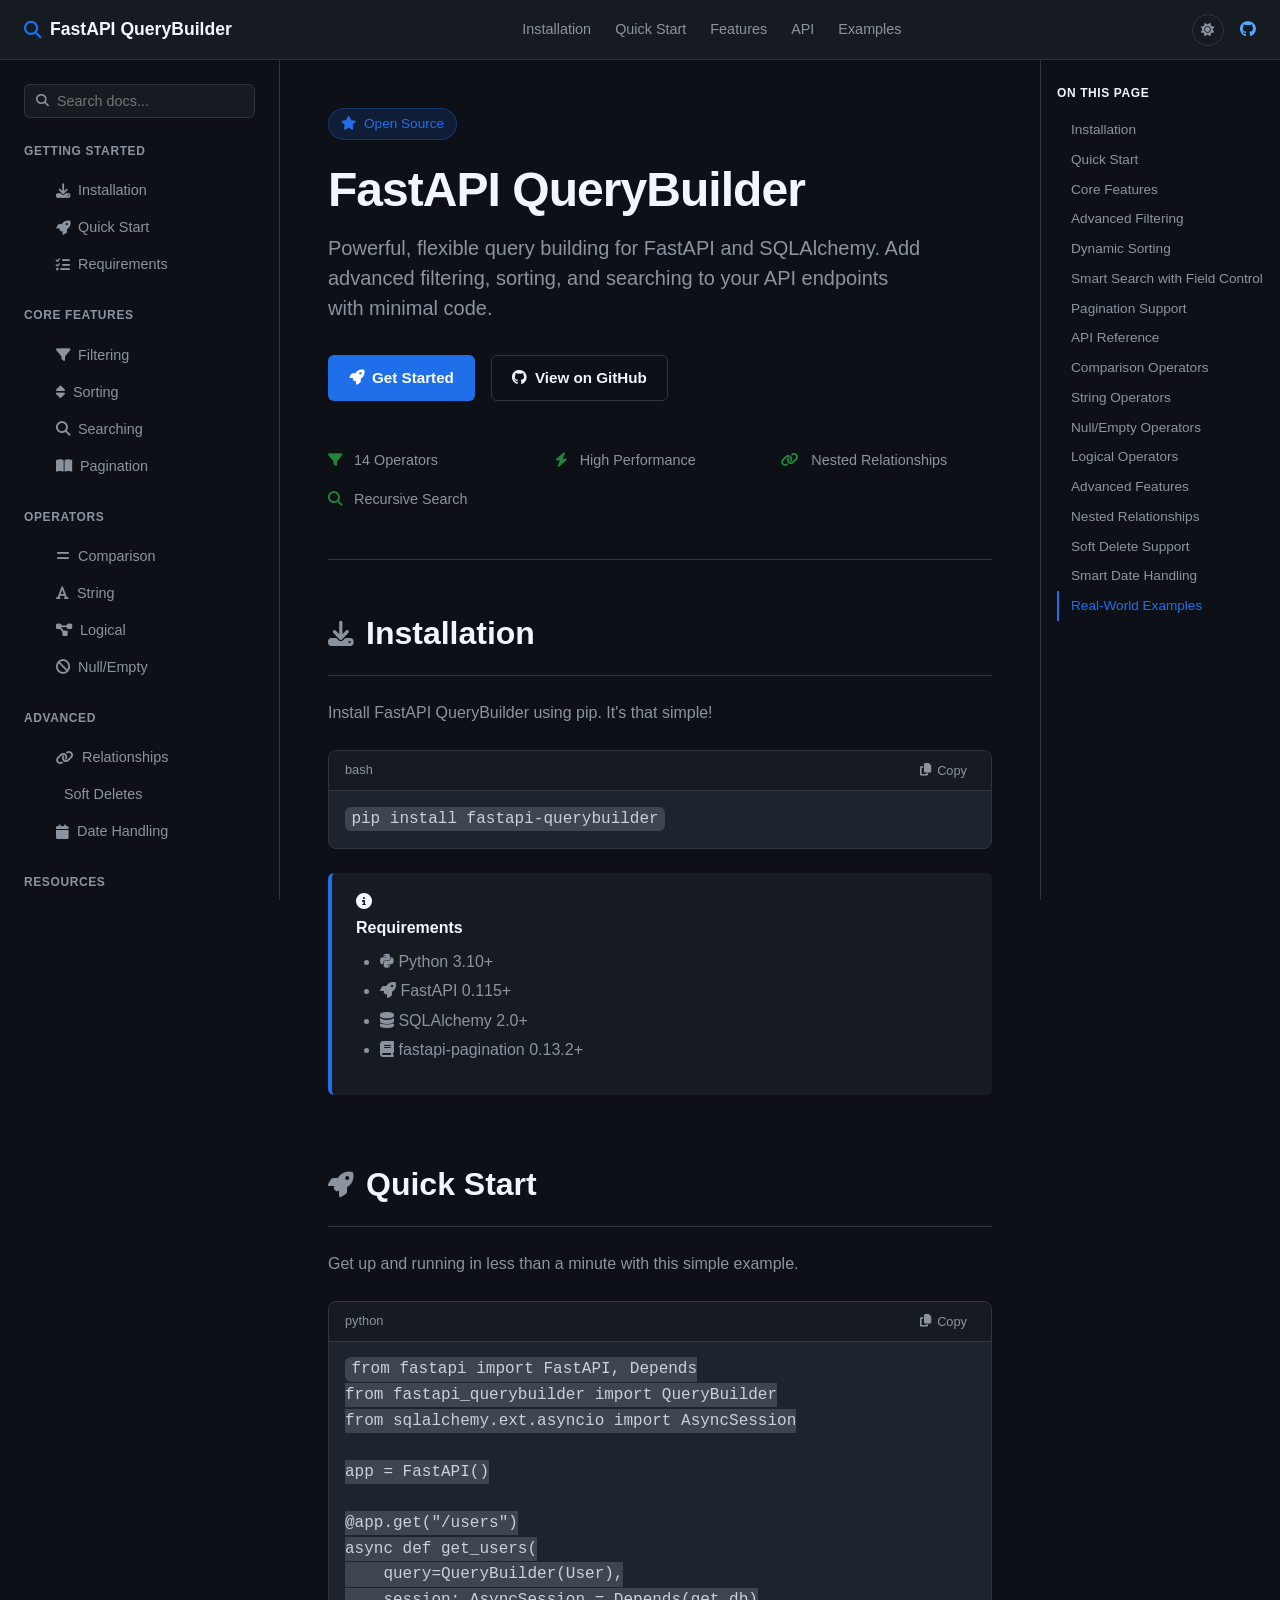
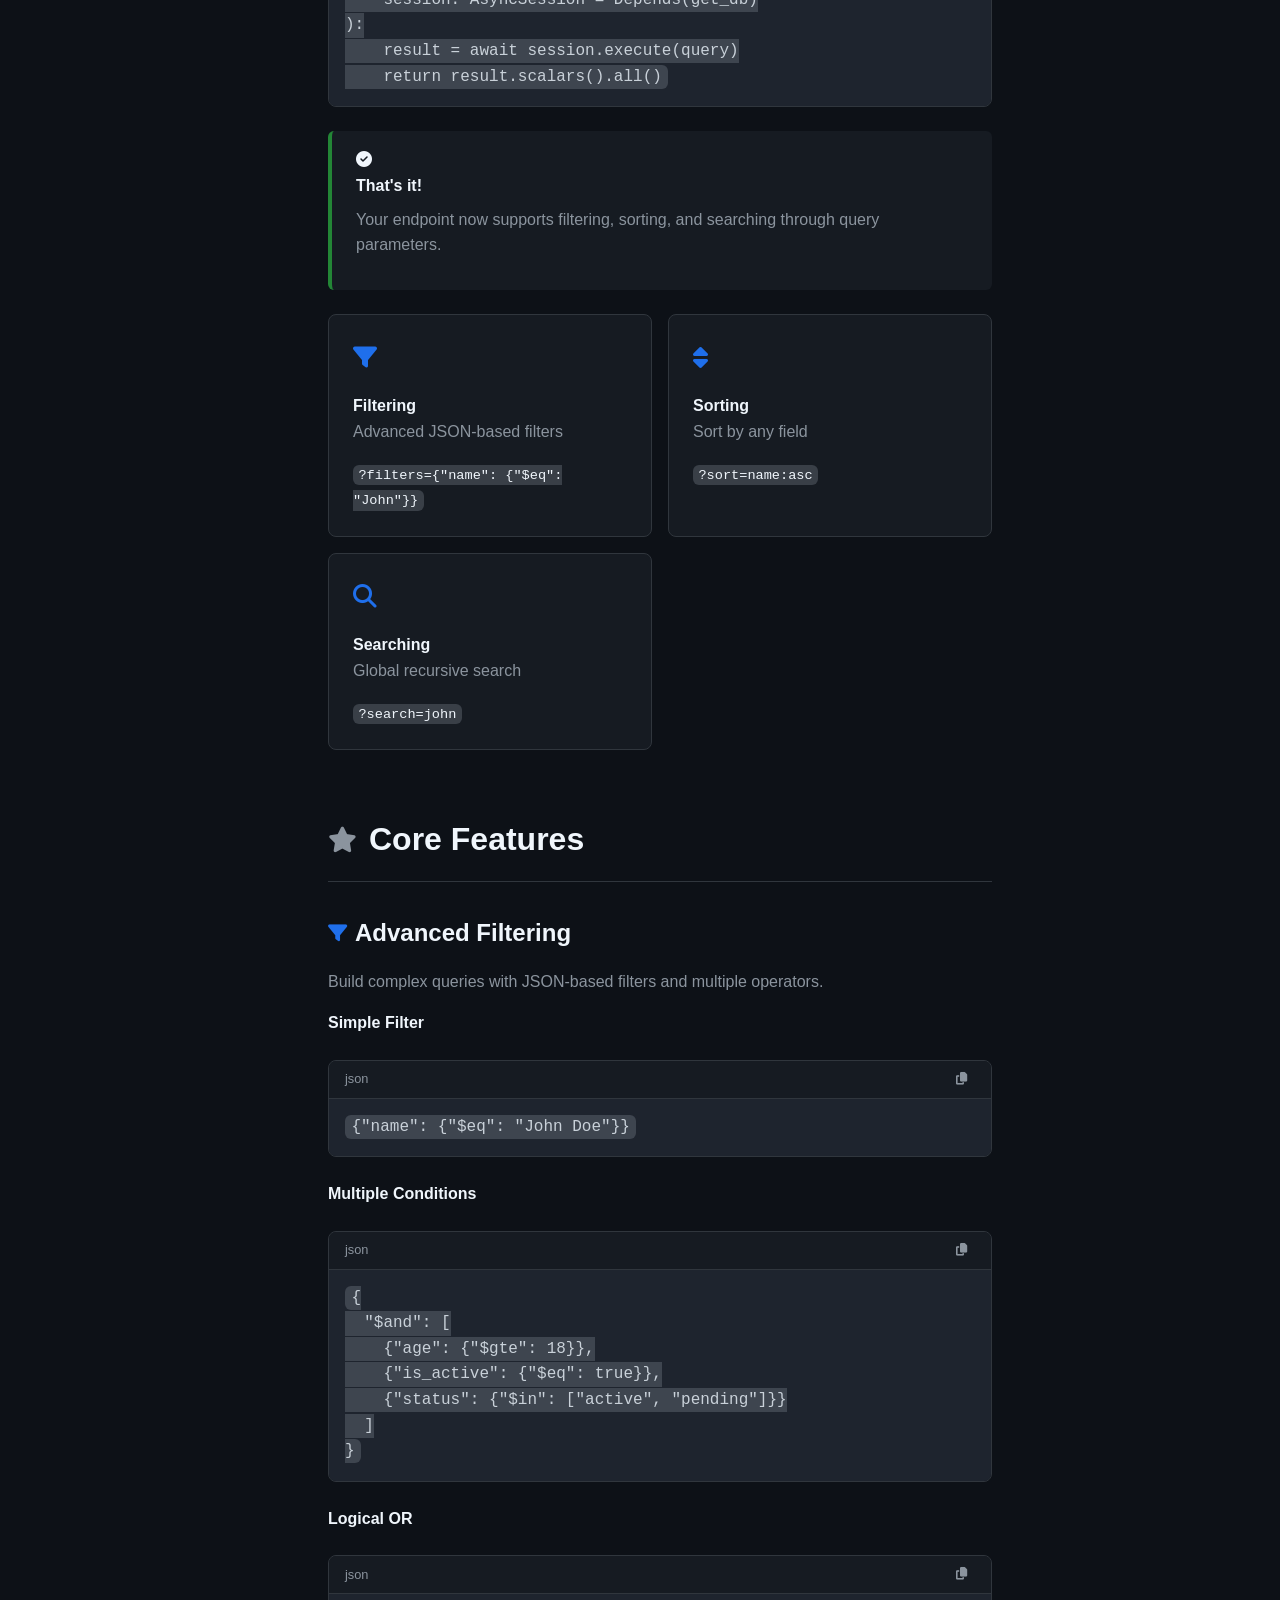
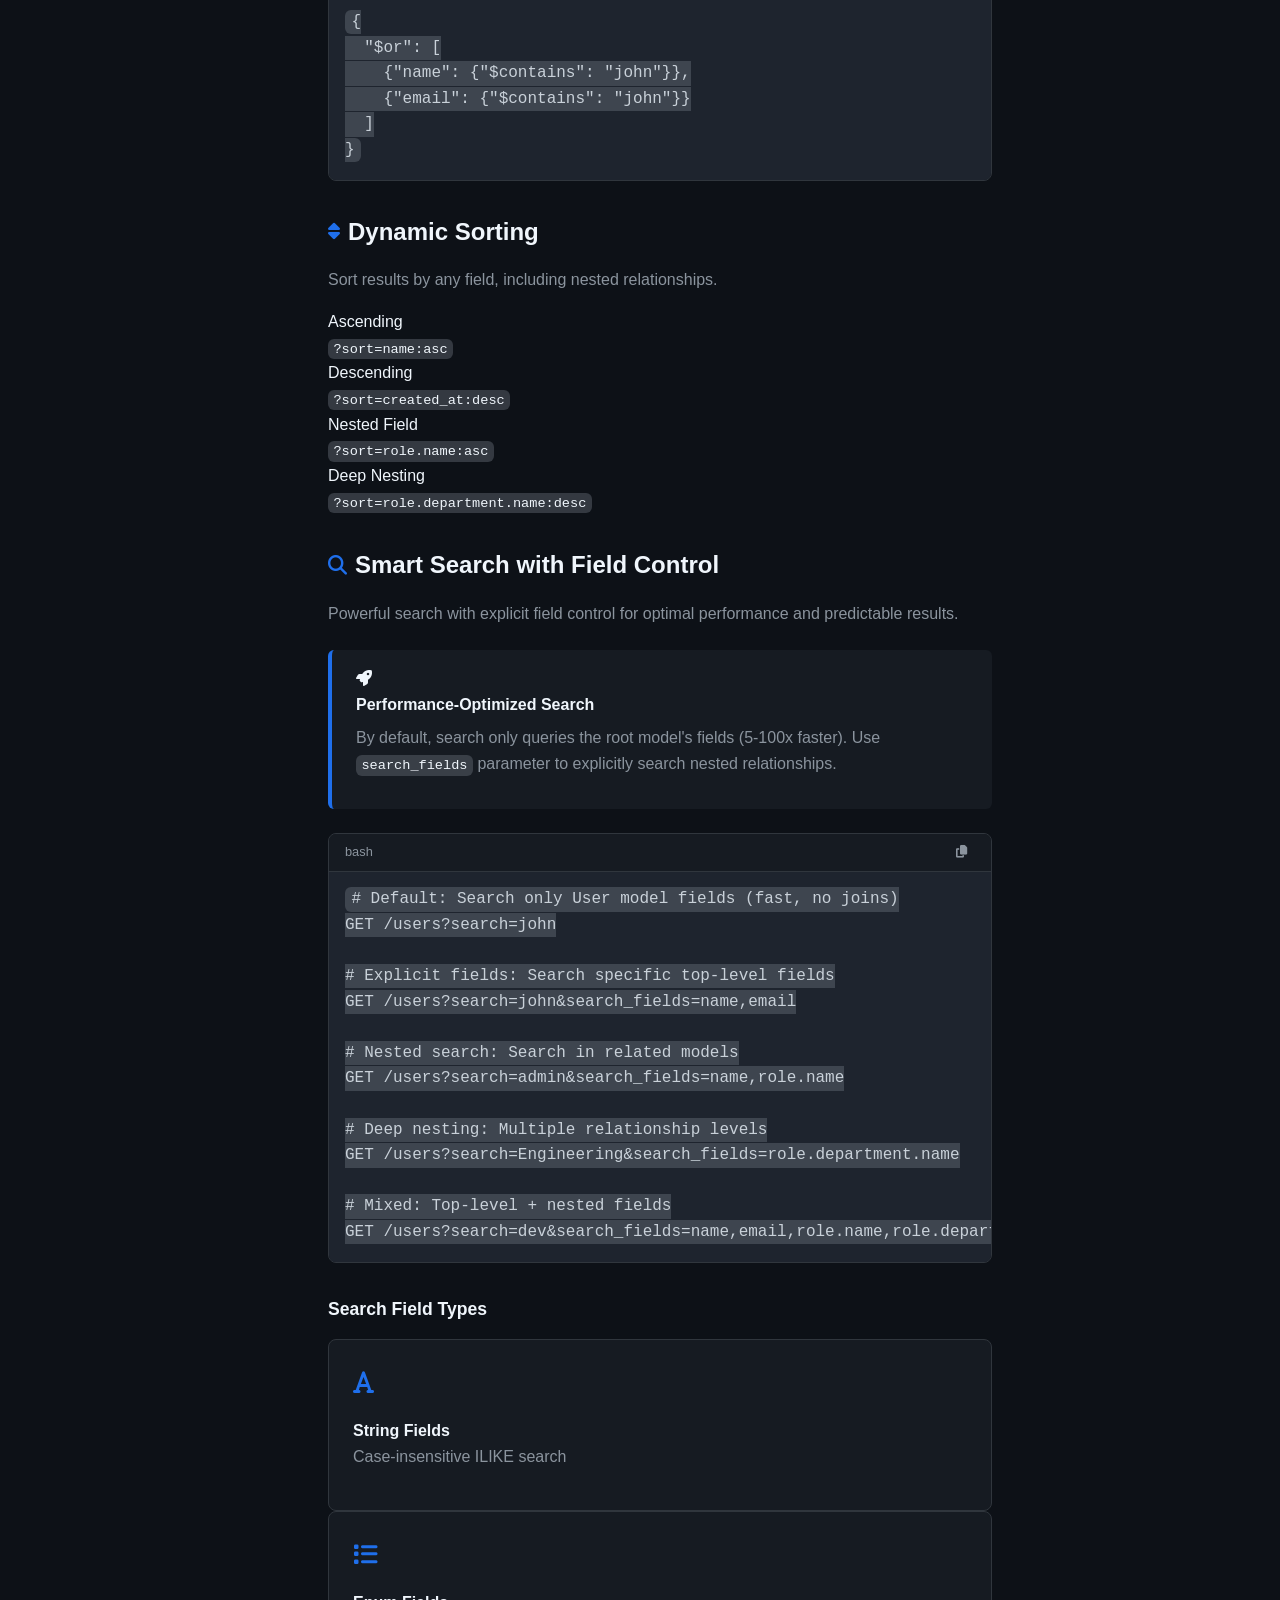
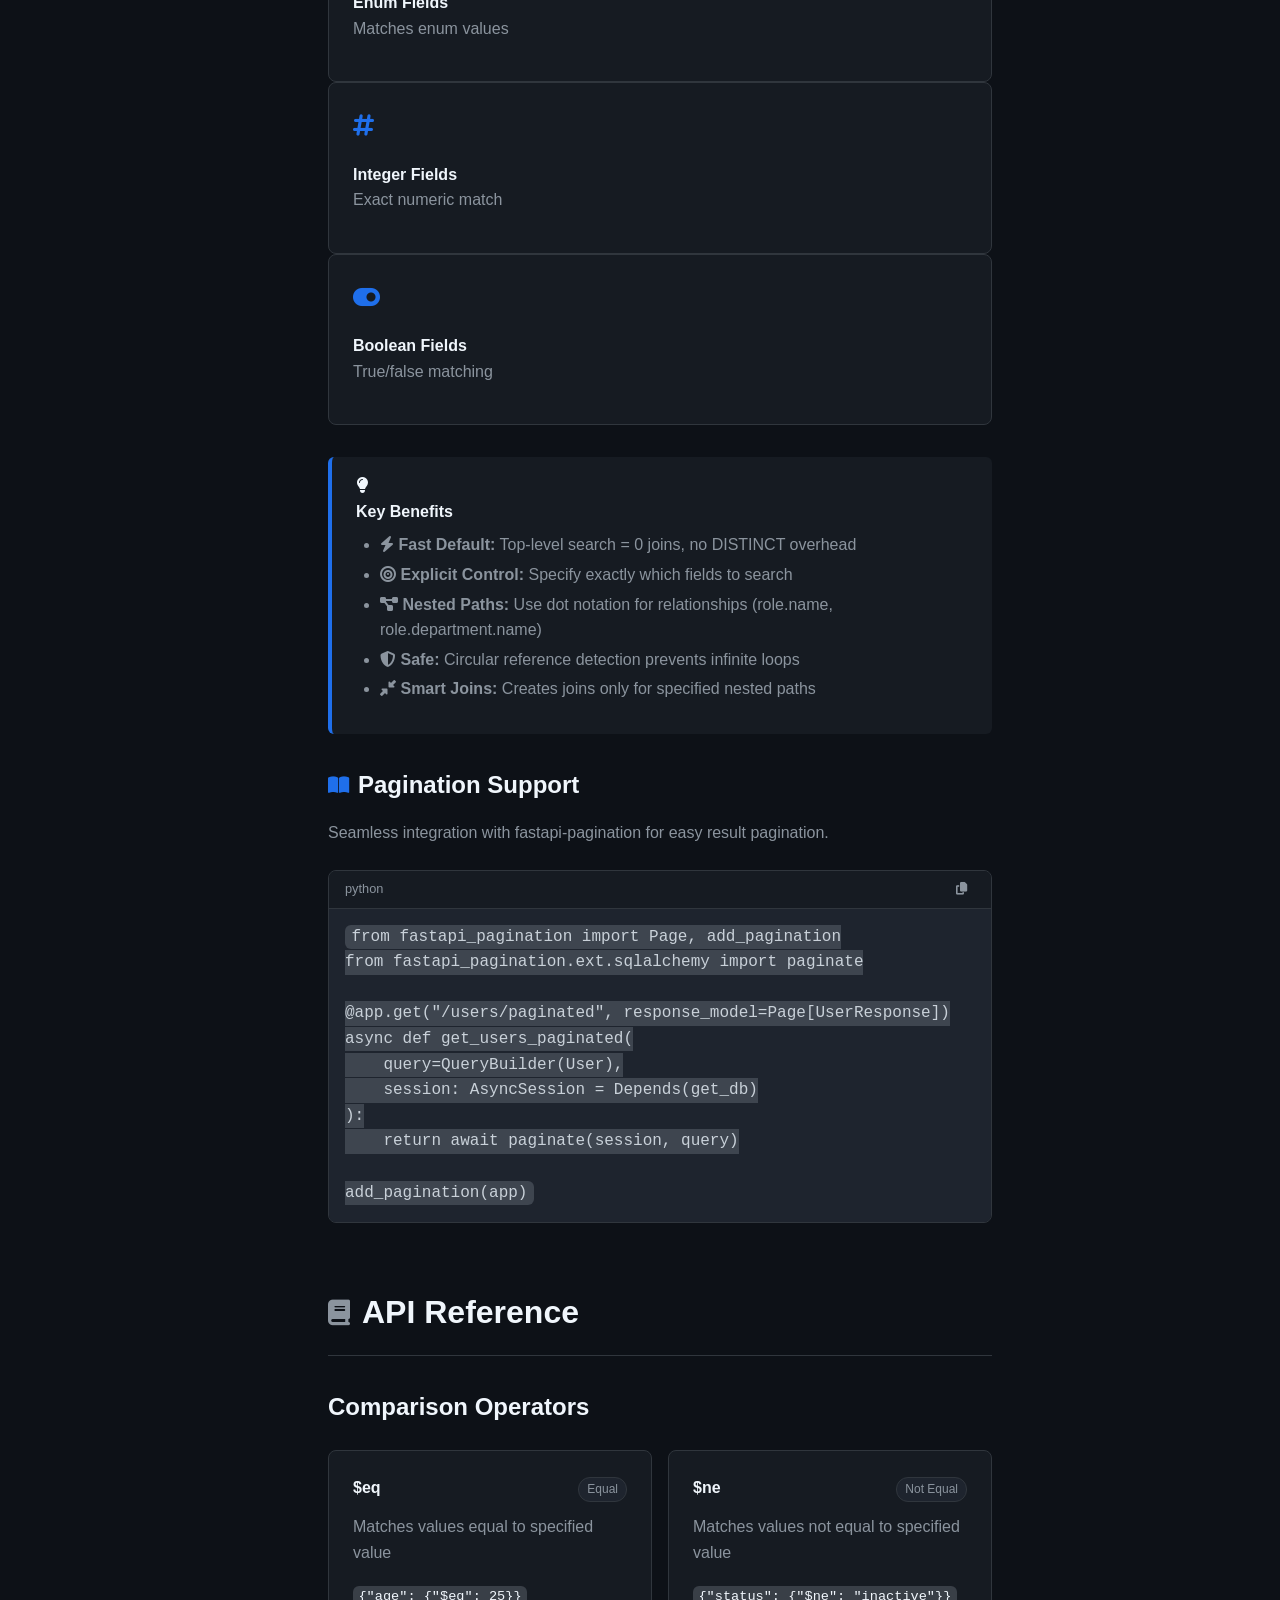
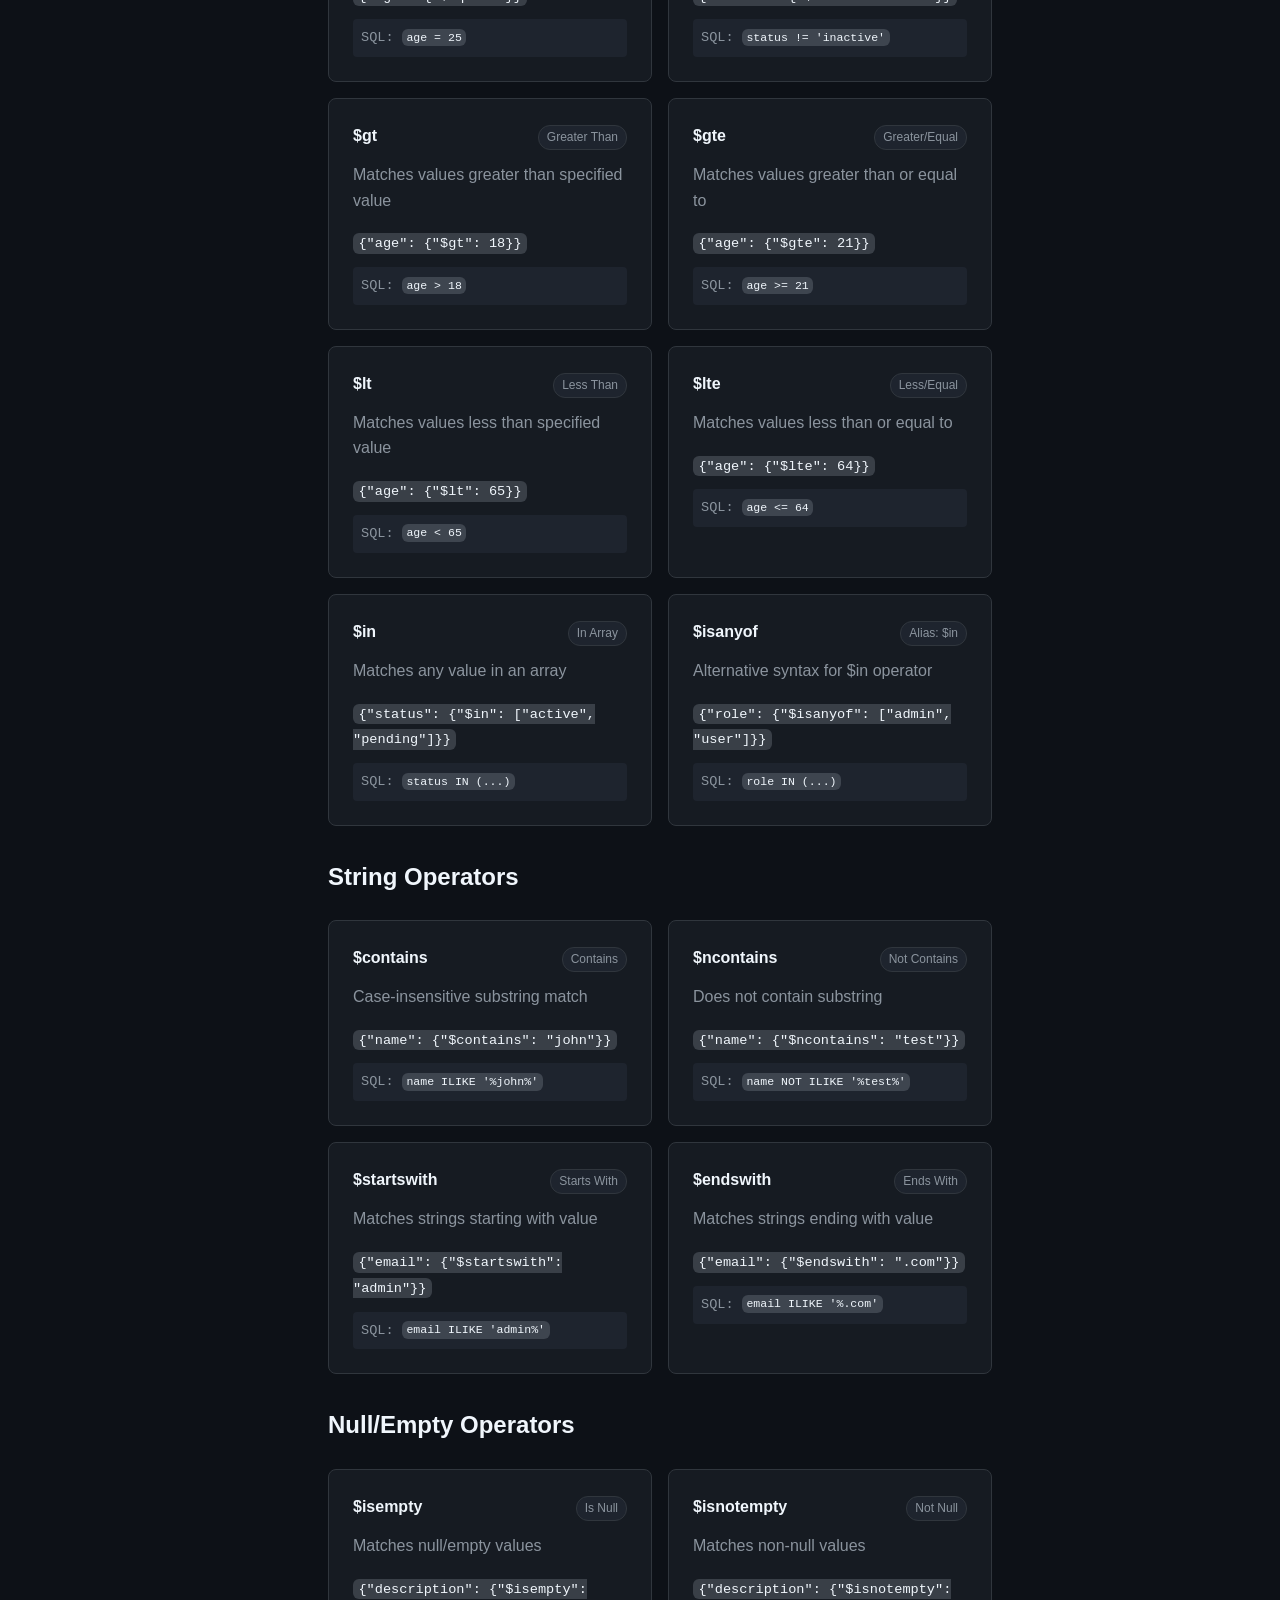
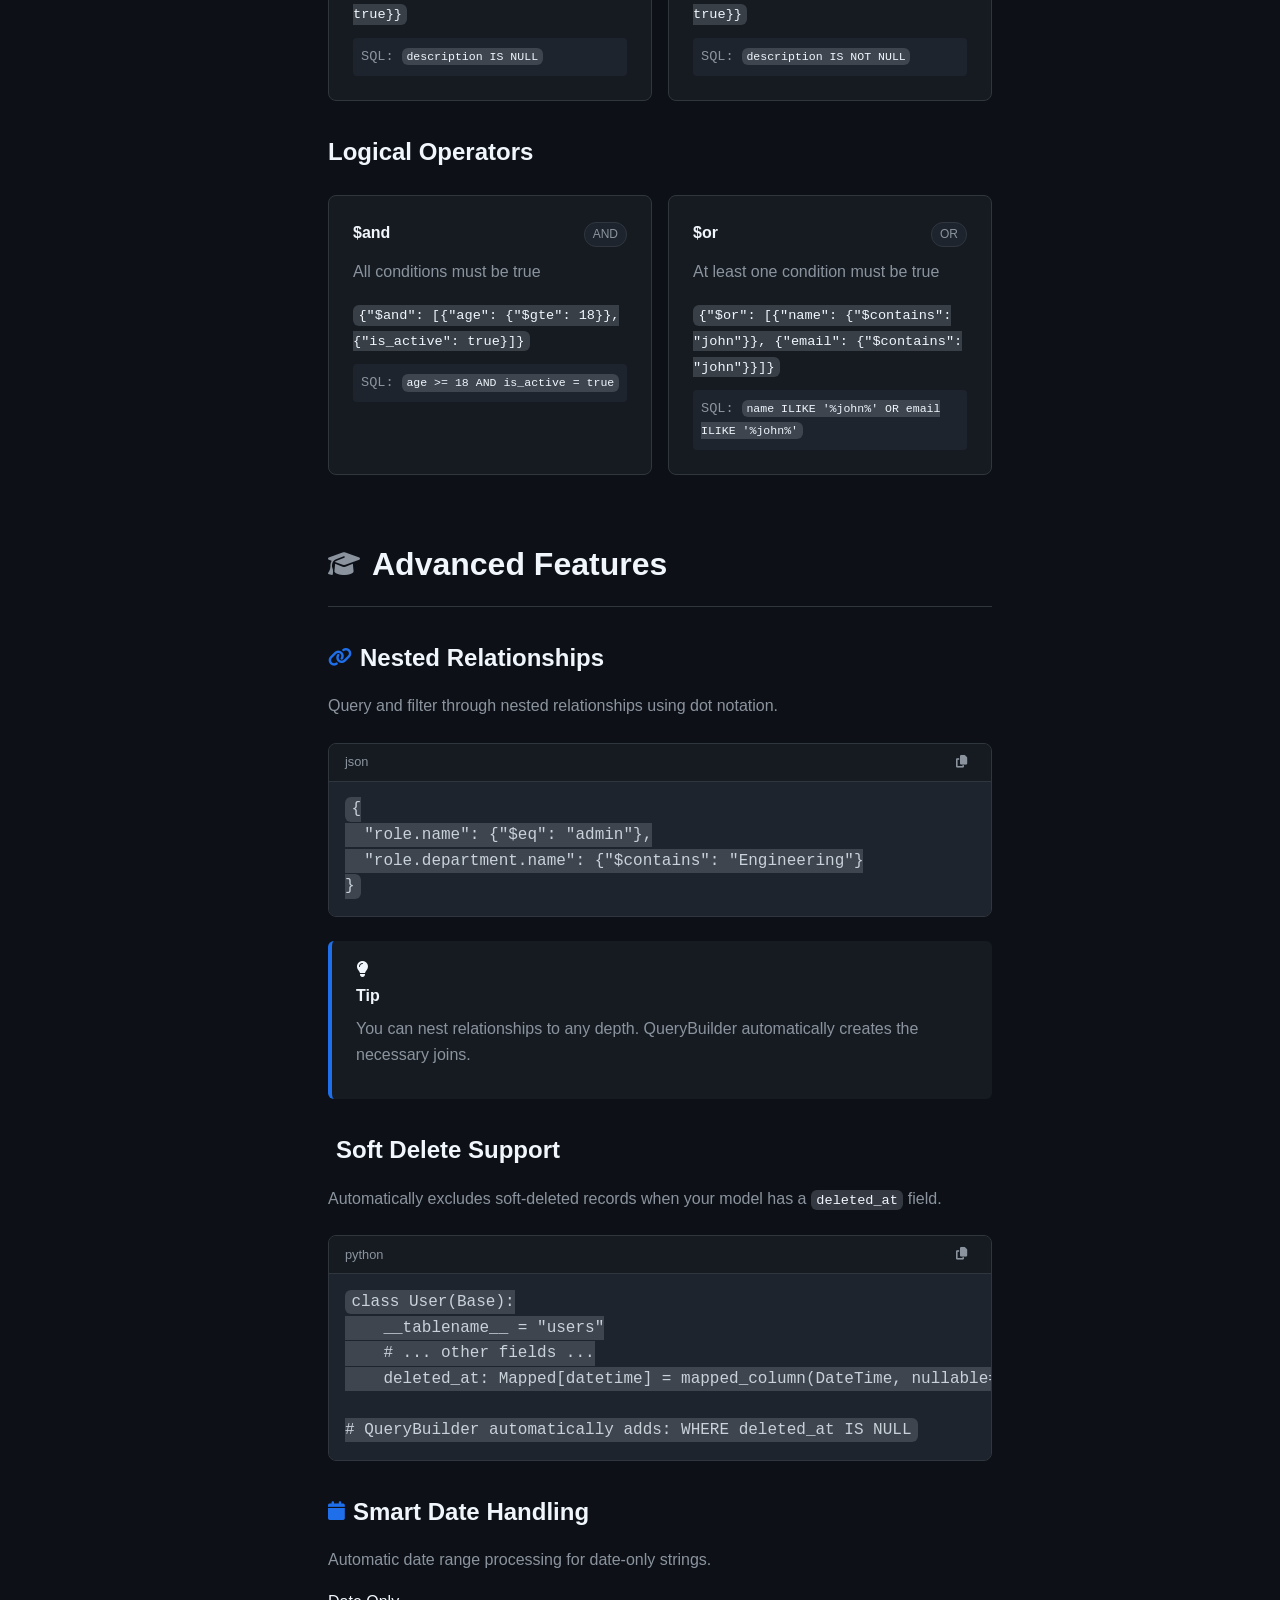
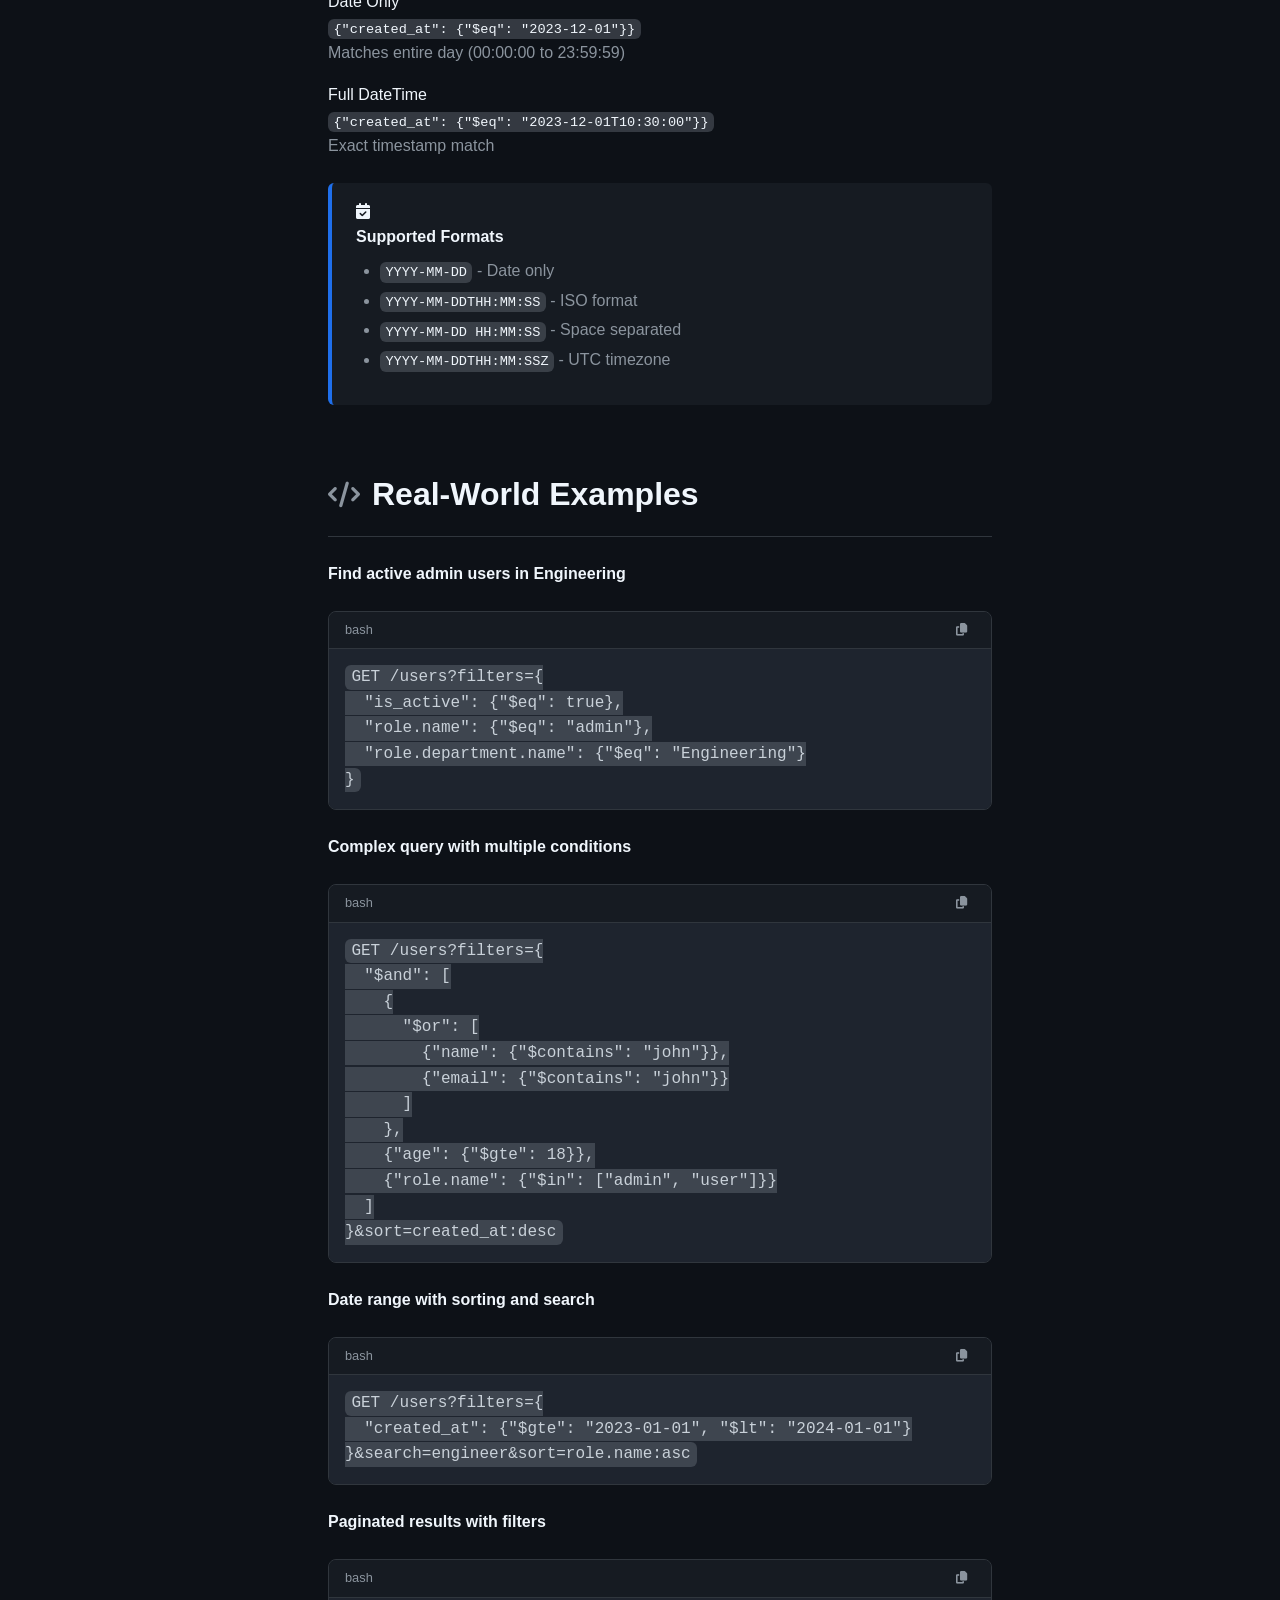
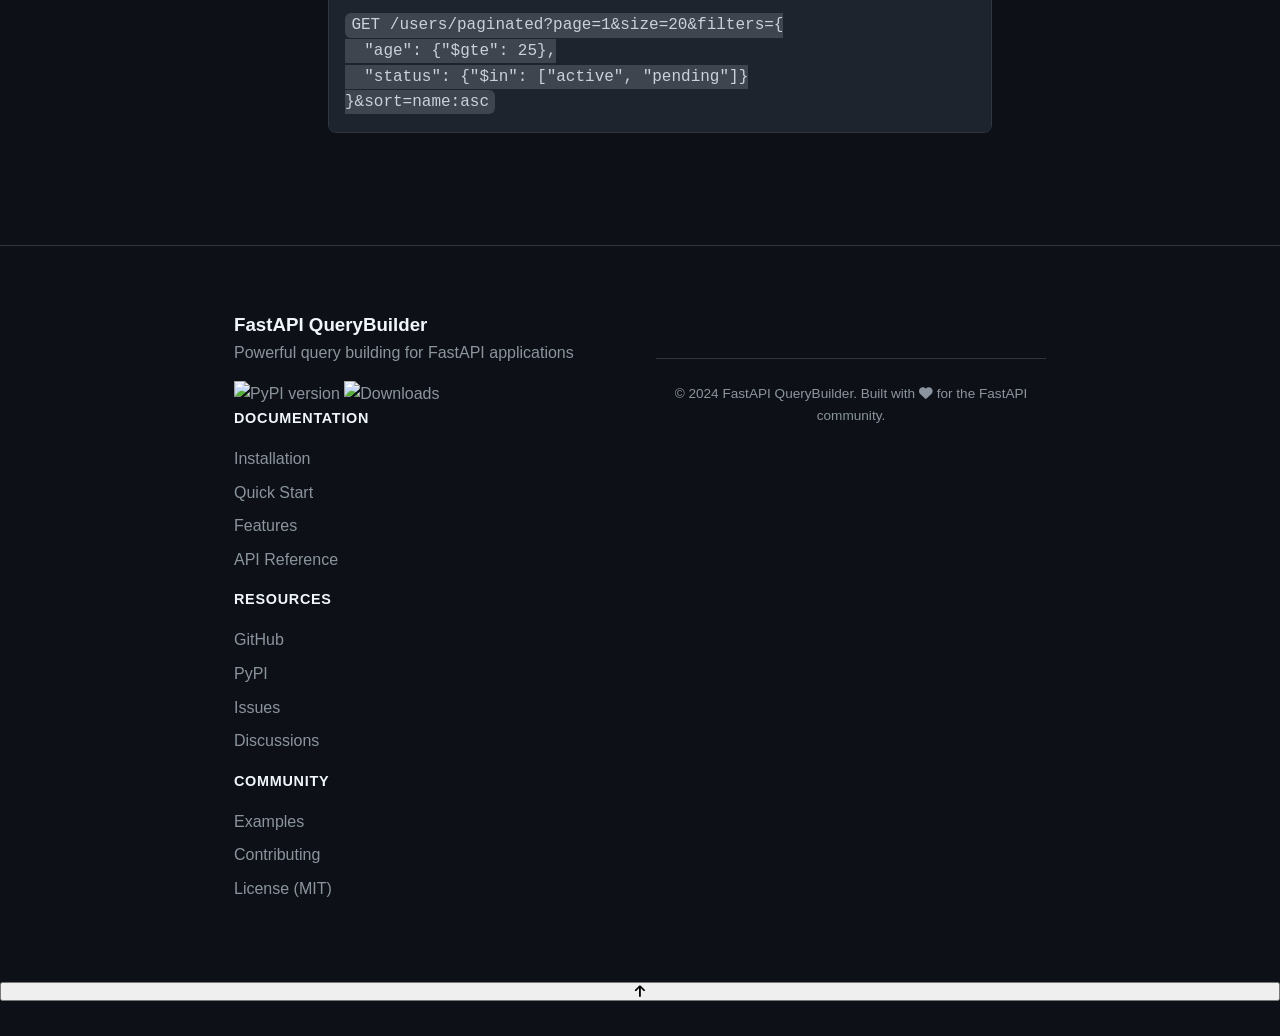
==== commit bf245a4d: "Refactor code structure for improved readability and maintainability" ====
--- a/docs/index.html
+++ b/docs/index.html
@@ -68,6 +68,7 @@
         </div>
     </header>
 
+    <div class="layout-wrapper">
     <!-- Sidebar -->
     <aside class="sidebar">
         <div class="sidebar-content">
@@ -131,7 +132,7 @@
 
     <!-- Main Content -->
     <main class="main">
-        <div class="container">
+        <div class="content-container">
             <!-- Hero Section -->
             <section class="hero">
                 <div class="hero-badge">
@@ -372,39 +373,16 @@
                 <div id="searching" class="subsection">
                     <h3 class="subsection-title">
                         <i class="fas fa-search"></i>
-                        Recursive Global Search
+                        Smart Search with Field Control
                     </h3>
-                    <p>Automatically search across all fields and relationships with intelligent type detection.</p>
-
-                    <div class="search-types">
-                        <div class="search-type-card">
-                            <div class="search-type-icon">
-                                <i class="fas fa-font"></i>
-                            </div>
-                            <h4>String Fields</h4>
-                            <p>Case-insensitive ILIKE search</p>
-                        </div>
-                        <div class="search-type-card">
-                            <div class="search-type-icon">
-                                <i class="fas fa-list"></i>
-                            </div>
-                            <h4>Enum Fields</h4>
-                            <p>Matches enum values</p>
-                        </div>
-                        <div class="search-type-card">
-                            <div class="search-type-icon">
-                                <i class="fas fa-hashtag"></i>
-                            </div>
-                            <h4>Integer Fields</h4>
-                            <p>Exact numeric match</p>
-                        </div>
-                        <div class="search-type-card">
-                            <div class="search-type-icon">
-                                <i class="fas fa-toggle-on"></i>
-                            </div>
-                            <h4>Boolean Fields</h4>
-                            <p>True/false matching</p>
-                        </div>
+                    <p>Powerful search with explicit field control for optimal performance and predictable results.</p>
+
+                    <div class="info-card">
+                        <div class="info-card-header">
+                            <i class="fas fa-rocket"></i>
+                            <h4>Performance-Optimized Search</h4>
+                        </div>
+                        <p>By default, search only queries the root model's fields (5-100x faster). Use <code>search_fields</code> parameter to explicitly search nested relationships.</p>
                     </div>
 
                     <div class="code-block">
@@ -414,8 +392,66 @@
                                 <i class="fas fa-copy"></i>
                             </button>
                         </div>
-                        <pre><code class="language-bash"># Search across User, Role, and Department models
-GET /users?search=engineering</code></pre>
+                        <pre><code class="language-bash"># Default: Search only User model fields (fast, no joins)
+GET /users?search=john
+
+# Explicit fields: Search specific top-level fields
+GET /users?search=john&search_fields=name,email
+
+# Nested search: Search in related models
+GET /users?search=admin&search_fields=name,role.name
+
+# Deep nesting: Multiple relationship levels
+GET /users?search=Engineering&search_fields=role.department.name
+
+# Mixed: Top-level + nested fields
+GET /users?search=dev&search_fields=name,email,role.name,role.department.name</code></pre>
+                    </div>
+
+                    <h4 style="margin-top: 2rem; margin-bottom: 1rem; font-size: 1.1rem; font-weight: 600;">Search Field Types</h4>
+                    <div class="search-types">
+                        <div class="search-type-card">
+                            <div class="search-type-icon">
+                                <i class="fas fa-font"></i>
+                            </div>
+                            <h4>String Fields</h4>
+                            <p>Case-insensitive ILIKE search</p>
+                        </div>
+                        <div class="search-type-card">
+                            <div class="search-type-icon">
+                                <i class="fas fa-list"></i>
+                            </div>
+                            <h4>Enum Fields</h4>
+                            <p>Matches enum values</p>
+                        </div>
+                        <div class="search-type-card">
+                            <div class="search-type-icon">
+                                <i class="fas fa-hashtag"></i>
+                            </div>
+                            <h4>Integer Fields</h4>
+                            <p>Exact numeric match</p>
+                        </div>
+                        <div class="search-type-card">
+                            <div class="search-type-icon">
+                                <i class="fas fa-toggle-on"></i>
+                            </div>
+                            <h4>Boolean Fields</h4>
+                            <p>True/false matching</p>
+                        </div>
+                    </div>
+
+                    <div class="info-card" style="margin-top: 2rem;">
+                        <div class="info-card-header">
+                            <i class="fas fa-lightbulb"></i>
+                            <h4>Key Benefits</h4>
+                        </div>
+                        <ul class="requirements-list">
+                            <li><i class="fas fa-bolt"></i> <strong>Fast Default:</strong> Top-level search = 0 joins, no DISTINCT overhead</li>
+                            <li><i class="fas fa-bullseye"></i> <strong>Explicit Control:</strong> Specify exactly which fields to search</li>
+                            <li><i class="fas fa-project-diagram"></i> <strong>Nested Paths:</strong> Use dot notation for relationships (role.name, role.department.name)</li>
+                            <li><i class="fas fa-shield-alt"></i> <strong>Safe:</strong> Circular reference detection prevents infinite loops</li>
+                            <li><i class="fas fa-compress-alt"></i> <strong>Smart Joins:</strong> Creates joins only for specified nested paths</li>
+                        </ul>
                     </div>
                 </div>
 
@@ -828,6 +864,12 @@
             </section>
         </div>
     </main>
+
+    <!-- Right TOC Sidebar (Dynamically populated) -->
+    <aside class="right-sidebar">
+        <!-- JS will populate TOC here -->
+    </aside>
+    </div>
 
     <!-- Footer -->
     <footer class="footer">
@@ -894,6 +936,13 @@
     <script
         src="https://cdnjs.cloudflare.com/ajax/libs/prism/1.29.0/plugins/autoloader/prism-autoloader.min.js"></script>
     <script src="./script.js"></script>
+    <style>
+        /* Mobile Menu Fix */
+        @media (max-width: 768px) {
+            .mobile-menu-btn { display: flex; }
+            .header-nav { display: none; }
+        }
+    </style>
 </body>
 
 </html>
--- a/docs/style.css
+++ b/docs/style.css
@@ -1,144 +1,161 @@
 /* ===========================
-   CSS Variables & Theme Support
+   Professional Documentation Theme
+   FastAPI QueryBuilder
    =========================== */
 
+/* ---------------------------
+   Design Tokens & Variables
+   --------------------------- */
 :root {
+  /* Color Palette - Professional Dark */
+  --bg-body: #0d1117;       /* Github Dimmed */
+  --bg-nav: #161b22;        /* Github Header */
+  --bg-sidebar: #0d1117;    
+  --bg-card: #161b22;
+  --bg-card-hover: #1c2128;
+  --bg-code: #1e242e;       
+  --bg-inline-code: rgba(110, 118, 129, 0.4);
+
+  /* Borders */
+  --border-color: #30363d;
+  --border-hover: #8b949e;
+  --border-active: #58a6ff;
+
+  /* Text Colors */
+  --text-primary: #f0f6fc;
+  --text-secondary: #8b949e;
+  --text-tertiary: #6e7681;
+  --text-link: #58a6ff;
+  --text-link-hover: #79c0ff;
+  --text-code: #c9d1d9;
+
+  /* Accents */
+  --accent-primary: #1f6feb;   
+  --accent-primary-hover: #388bfd;
+  --accent-success: #238636;
+  --accent-warning: #9e6a03;   
+  --accent-error: #da3633;
+  --accent-info: #1f6feb;
+
+  /* Spacing System */
+  --space-2: 0.125rem;
+  --space-4: 0.25rem;
+  --space-8: 0.5rem;
+  --space-12: 0.75rem;
+  --space-16: 1rem;
+  --space-24: 1.5rem;
+  --space-32: 2rem;
+  --space-48: 3rem;
+  --space-64: 4rem;
+
+  /* Layout */
+  --header-height: 60px;
+  --sidebar-width: 280px;
+  --toc-width: 240px;
+  --content-max-width: 860px;
+
   /* Typography */
-  --font-sans: 'Inter', -apple-system, BlinkMacSystemFont, 'Segoe UI', Roboto, sans-serif;
-  --font-mono: 'Fira Code', 'Monaco', 'Consolas', monospace;
+  --font-sans: -apple-system, BlinkMacSystemFont, "Segoe UI", "Noto Sans", Helvetica, Arial, sans-serif, "Apple Color Emoji", "Segoe UI Emoji";
+  --font-mono: ui-monospace, SFMono-Regular, "SF Mono", Menlo, Consolas, "Liberation Mono", monospace;
   
-  /* Dimensions */
-  --header-height: 70px;
-  --sidebar-width: 280px;
-  --container-max-width: 1100px;
+  --radius-sm: 4px;
+  --radius-md: 6px;
+  --radius-lg: 8px;
+}
+
+/* Light Theme Variables */
+[data-theme="light"] {
+  --bg-body: #ffffff;
+  --bg-nav: #f6f8fa;
+  --bg-sidebar: #ffffff;
+  --bg-card: #f6f8fa;
+  --bg-card-hover: #f3f4f6; 
+  --bg-code: #f6f8fa;
+  --bg-inline-code: rgba(175, 184, 193, 0.2);
+
+  --border-color: #d0d7de;
+  --border-hover: #8c959f;
   
-  /* Transitions */
-  --transition-fast: 0.15s ease;
-  --transition-base: 0.3s ease;
-  --transition-slow: 0.5s ease;
-  
-  /* Shadows */
-  --shadow-sm: 0 1px 2px 0 rgb(0 0 0 / 0.05);
-  --shadow-md: 0 4px 6px -1px rgb(0 0 0 / 0.1);
-  --shadow-lg: 0 10px 15px -3px rgb(0 0 0 / 0.1);
-  --shadow-xl: 0 20px 25px -5px rgb(0 0 0 / 0.1);
-}
-
-/* Light Theme */
-[data-theme="light"] {
-  --color-primary: #2563eb;
-  --color-primary-hover: #1d4ed8;
-  --color-primary-light: #dbeafe;
-  --color-secondary: #64748b;
-  --color-accent: #10b981;
-  --color-accent-hover: #059669;
-  
-  --color-bg: #ffffff;
-  --color-bg-alt: #f8fafc;
-  --color-bg-elevated: #ffffff;
-  --color-surface: #f1f5f9;
-  --color-border: #e2e8f0;
-  --color-border-hover: #cbd5e1;
-  
-  --color-text: #0f172a;
-  --color-text-secondary: #64748b;
-  --color-text-tertiary: #94a3b8;
-  
-  --color-code-bg: #1e293b;
-  --color-code-text: #e2e8f0;
-  
-  --color-success: #10b981;
-  --color-success-bg: #d1fae5;
-  --color-warning: #f59e0b;
-  --color-warning-bg: #fef3c7;
-  --color-error: #ef4444;
-  --color-error-bg: #fee2e2;
-  --color-info: #3b82f6;
-  --color-info-bg: #dbeafe;
-}
-
-/* Dark Theme */
-[data-theme="dark"] {
-  --color-primary: #3b82f6;
-  --color-primary-hover: #2563eb;
-  --color-primary-light: #1e3a8a;
-  --color-secondary: #94a3b8;
-  --color-accent: #34d399;
-  --color-accent-hover: #10b981;
-  
-  --color-bg: #0f172a;
-  --color-bg-alt: #1e293b;
-  --color-bg-elevated: #1e293b;
-  --color-surface: #334155;
-  --color-border: #334155;
-  --color-border-hover: #475569;
-  
-  --color-text: #f1f5f9;
-  --color-text-secondary: #cbd5e1;
-  --color-text-tertiary: #94a3b8;
-  
-  --color-code-bg: #0f172a;
-  --color-code-text: #e2e8f0;
-  
-  --color-success: #34d399;
-  --color-success-bg: #064e3b;
-  --color-warning: #fbbf24;
-  --color-warning-bg: #78350f;
-  --color-error: #f87171;
-  --color-error-bg: #7f1d1d;
-  --color-info: #60a5fa;
-  --color-info-bg: #1e3a8a;
-}
-
-/* ===========================
-   Base Styles
-   =========================== */
-
-* {
+  --text-primary: #1f2328;
+  --text-secondary: #656d76;
+  --text-tertiary: #8c959f;
+  --text-code: #1f2328;
+
+  --accent-primary: #0969da;
+  --accent-primary-hover: #0550ae;
+}
+
+/* ---------------------------
+   Reset & Base Styles
+   --------------------------- */
+*, *::before, *::after {
+  box-sizing: border-box;
   margin: 0;
   padding: 0;
-  box-sizing: border-box;
 }
 
 html {
   scroll-behavior: smooth;
-  font-size: 16px;
+  scroll-padding-top: calc(var(--header-height) + 2rem);
 }
 
 body {
   font-family: var(--font-sans);
+  font-size: 16px;
   line-height: 1.6;
-  color: var(--color-text);
-  background-color: var(--color-bg);
-  transition: background-color var(--transition-base), color var(--transition-base);
-}
-
-::selection {
-  background-color: var(--color-primary-light);
-  color: var(--color-primary);
-}
-
-/* ===========================
-   Header
-   =========================== */
-
+  color: var(--text-primary);
+  background-color: var(--bg-body);
+  display: flex;
+  flex-direction: column;
+  min-height: 100vh;
+}
+
+a {
+  color: var(--text-link);
+  text-decoration: none;
+  transition: color 0.1s ease;
+}
+
+a:hover {
+  text-decoration: underline;
+}
+
+code {
+  font-family: var(--font-mono);
+  font-size: 0.85em;
+  padding: 0.2em 0.4em;
+  border-radius: var(--radius-md);
+  background-color: var(--bg-inline-code);
+  color: var(--text-primary);
+}
+
+/* ---------------------------
+   Layout Structure
+   --------------------------- */
+.layout-wrapper {
+  display: flex;
+  flex: 1;
+  max-width: 1440px;
+  margin: 0 auto;
+  width: 100%;
+}
+
+/* Header */
 .header {
-  position: fixed;
+  position: sticky;
   top: 0;
-  left: 0;
-  right: 0;
+  z-index: 50;
   height: var(--header-height);
-  background-color: var(--color-bg-elevated);
-  border-bottom: 1px solid var(--color-border);
-  z-index: 1000;
-  backdrop-filter: blur(10px);
-  transition: all var(--transition-base);
+  background-color: var(--bg-nav);
+  border-bottom: 1px solid var(--border-color);
+  width: 100%;
 }
 
 .header-container {
-  max-width: 100%;
+  max-width: 1440px;
+  margin: 0 auto;
+  padding: 0 var(--space-24);
   height: 100%;
-  padding: 0 2rem;
   display: flex;
   align-items: center;
   justify-content: space-between;
@@ -147,1208 +164,632 @@
 .header-left {
   display: flex;
   align-items: center;
-  gap: 1.5rem;
-}
-
+  gap: var(--space-16);
+}
+
+.logo {
+  display: flex;
+  align-items: center;
+  gap: var(--space-8);
+  font-weight: 600;
+  font-size: 1.1rem;
+  color: var(--text-primary) !important;
+  text-decoration: none !important;
+}
+
+.logo i { color: var(--accent-primary); }
+
+.header-nav {
+  display: flex;
+  gap: var(--space-24);
+}
+
+.header-nav a {
+  color: var(--text-secondary);
+  font-size: 0.9rem;
+  font-weight: 500;
+}
+
+.header-nav a:hover { color: var(--text-primary); }
+
+.header-right {
+  display: flex;
+  align-items: center;
+  gap: var(--space-16);
+}
+
+/* Sidebar Navigation */
+.sidebar {
+  width: var(--sidebar-width);
+  position: sticky;
+  top: var(--header-height);
+  height: calc(100vh - var(--header-height));
+  overflow-y: auto;
+  border-right: 1px solid var(--border-color);
+  background-color: var(--bg-sidebar);
+  flex-shrink: 0;
+  padding: var(--space-24) 0;
+}
+
+.sidebar-content { padding: 0 var(--space-24); }
+
+.sidebar-search {
+  margin-bottom: var(--space-24);
+  position: relative;
+}
+
+.sidebar-search input {
+  width: 100%;
+  padding: var(--space-8) var(--space-12) var(--space-8) var(--space-32);
+  background-color: var(--bg-card);
+  border: 1px solid var(--border-color);
+  border-radius: var(--radius-md);
+  color: var(--text-primary);
+  font-size: 0.9rem;
+  transition: border-color 0.15s ease;
+}
+
+.sidebar-search i {
+  position: absolute;
+  left: var(--space-12);
+  top: 50%;
+  transform: translateY(-50%);
+  color: var(--text-secondary);
+  font-size: 0.8rem;
+}
+
+.sidebar-search input:focus {
+  outline: none;
+  border-color: var(--accent-primary);
+  box-shadow: 0 0 0 2px rgba(88, 166, 255, 0.3);
+}
+
+.nav-section { margin-bottom: var(--space-24); }
+
+.nav-section h3 {
+  font-size: 0.75rem;
+  text-transform: uppercase;
+  letter-spacing: 0.05em;
+  color: var(--text-secondary);
+  margin-bottom: var(--space-12);
+  font-weight: 600;
+}
+
+.sidebar-nav ul { list-style: none; }
+.sidebar-nav li { margin-bottom: 2px; }
+
+.sidebar-nav a {
+  display: flex;
+  align-items: center;
+  gap: var(--space-8);
+  padding: 6px 8px;
+  color: var(--text-secondary);
+  font-size: 0.9rem;
+  border-radius: var(--radius-sm);
+  transition: all 0.1s;
+}
+
+.sidebar-nav a:hover, .sidebar-nav a.active {
+  background-color: var(--bg-card-hover);
+  color: var(--text-primary);
+  text-decoration: none;
+}
+
+.sidebar-nav a.active {
+  color: var(--accent-primary);
+  font-weight: 500;
+}
+
+/* Main Content */
+.main {
+  flex: 1;
+  min-width: 0;
+  padding: var(--space-48) var(--space-48);
+}
+
+.content-container {
+  max-width: var(--content-max-width);
+  margin: 0 auto;
+}
+
+/* Hero Section */
+.hero {
+  border-bottom: 1px solid var(--border-color);
+  padding-bottom: var(--space-48);
+  margin-bottom: var(--space-48);
+}
+
+.hero-badge {
+  display: inline-flex;
+  align-items: center;
+  gap: var(--space-8);
+  padding: 4px 12px;
+  background-color: rgba(31, 111, 235, 0.15);
+  border: 1px solid rgba(31, 111, 235, 0.3);
+  border-radius: 20px;
+  color: var(--accent-primary);
+  font-size: 0.85rem;
+  font-weight: 500;
+  margin-bottom: var(--space-24);
+}
+
+.hero-title {
+  font-size: 3rem;
+  line-height: 1.1;
+  margin-bottom: var(--space-16);
+  font-weight: 700;
+  letter-spacing: -0.02em;
+}
+
+.hero-subtitle {
+  font-size: 1.25rem;
+  color: var(--text-secondary);
+  max-width: 600px;
+  margin-bottom: var(--space-32);
+  line-height: 1.5;
+}
+
+.hero-actions {
+  display: flex;
+  gap: var(--space-16);
+  margin-bottom: var(--space-48);
+}
+
+.btn {
+  display: inline-flex;
+  align-items: center;
+  gap: var(--space-8);
+  padding: 10px 20px;
+  border-radius: var(--radius-md);
+  font-weight: 600;
+  text-decoration: none;
+  font-size: 0.95rem;
+  transition: all 0.2s;
+  cursor: pointer;
+}
+
+.btn-primary {
+  background-color: var(--accent-primary);
+  color: white !important;
+  border: 1px solid transparent;
+}
+
+.btn-primary:hover { background-color: var(--accent-primary-hover); }
+
+.btn-secondary {
+  background-color: transparent;
+  border: 1px solid var(--border-color);
+  color: var(--text-primary) !important;
+}
+
+.btn-secondary:hover {
+  background-color: var(--bg-card-hover);
+  border-color: var(--text-secondary);
+}
+
+/* Features Grid (Hero) */
+.hero-features {
+  display: grid;
+  grid-template-columns: repeat(auto-fit, minmax(180px, 1fr));
+  gap: var(--space-16);
+}
+
+.hero-feature {
+  display: flex;
+  align-items: center;
+  gap: var(--space-12);
+  color: var(--text-secondary);
+  font-size: 0.9rem;
+}
+
+.hero-feature i { color: var(--accent-success); }
+
+/* Documentation Content */
+.section {
+  margin-bottom: var(--space-64);
+  scroll-margin-top: 80px;
+}
+
+.section-title {
+  font-size: 2rem;
+  padding-bottom: var(--space-16);
+  border-bottom: 1px solid var(--border-color);
+  margin-bottom: var(--space-24);
+  margin-top: var(--space-48);
+  display: flex;
+  align-items: center;
+  gap: var(--space-12);
+  color: var(--text-primary);
+}
+
+.section-title i {
+  color: var(--text-secondary);
+  font-size: 0.8em;
+}
+
+.subsection-title {
+  font-size: 1.5rem;
+  margin-top: var(--space-32);
+  margin-bottom: var(--space-16);
+  color: var(--text-primary);
+  display: flex;
+  align-items: center;
+  gap: var(--space-8);
+}
+
+.subsection-title i {
+  font-size: 0.8em;
+  color: var(--accent-primary);
+}
+
+p { margin-bottom: var(--space-16); color: var(--text-secondary); }
+
+/* Code Blocks */
+.code-block {
+  margin: var(--space-24) 0;
+  border: 1px solid var(--border-color);
+  border-radius: var(--radius-lg);
+  overflow: hidden;
+  background-color: var(--bg-nav);
+}
+
+.code-header {
+  display: flex;
+  justify-content: space-between;
+  align-items: center;
+  padding: 8px 16px;
+  background-color: var(--bg-card);
+  border-bottom: 1px solid var(--border-color);
+  font-size: 0.8rem;
+  color: var(--text-secondary);
+}
+
+.copy-btn {
+  background: none;
+  border: none;
+  font-size: 0.8rem;
+  color: var(--text-secondary);
+  cursor: pointer;
+  display: flex;
+  align-items: center;
+  gap: 6px;
+  padding: 4px 8px;
+  border-radius: var(--radius-sm);
+}
+
+.copy-btn:hover {
+  background-color: var(--border-color);
+  color: var(--text-primary);
+}
+
+pre {
+  margin: 0 !important;
+  padding: 16px !important;
+  background-color: var(--bg-code) !important;
+  overflow-x: auto;
+  border-radius: 0 !important;
+}
+
+/* Info Cards */
+.info-card, .success-card, .warning-card {
+  padding: 16px 24px;
+  margin: var(--space-24) 0;
+  border-radius: var(--radius-md);
+  border-left: 4px solid;
+  background-color: var(--bg-card);
+}
+
+.info-card { border-color: var(--accent-info); }
+.success-card { border-color: var(--accent-success); }
+.warning-card { border-color: var(--accent-warning); }
+
+.info-card h4, .success-card h4, .warning-card h4 {
+  margin-top: 0;
+  margin-bottom: var(--space-8);
+  color: var(--text-primary);
+  display: flex;
+  align-items: center;
+  gap: var(--space-8);
+}
+
+/* Lists and Tables */
+ul, ol {
+  padding-left: var(--space-24);
+  margin-bottom: var(--space-16);
+  color: var(--text-secondary);
+}
+
+li { margin-bottom: var(--space-4); }
+
+table {
+  width: 100%;
+  border-collapse: collapse;
+  margin: var(--space-24) 0;
+  font-size: 0.9rem;
+}
+
+th, td {
+  padding: 12px 16px;
+  border: 1px solid var(--border-color);
+  text-align: left;
+}
+
+th { background-color: var(--bg-card); font-weight: 600; color: var(--text-primary); }
+
+/* Feature/Operator Grids */
+.feature-grid, .operators-grid {
+  display: grid;
+  grid-template-columns: repeat(auto-fill, minmax(280px, 1fr));
+  gap: var(--space-16);
+  margin: var(--space-24) 0;
+}
+
+.feature-card, .operator-card, .search-type-card {
+  background-color: var(--bg-card);
+  border: 1px solid var(--border-color);
+  border-radius: var(--radius-lg);
+  padding: var(--space-24);
+  transition: transform 0.2s, border-color 0.2s;
+}
+
+.feature-card:hover, .operator-card:hover, .search-type-card:hover {
+  transform: translateY(-2px);
+  border-color: var(--text-secondary);
+}
+
+.feature-icon, .search-type-icon {
+  font-size: 1.5rem;
+  color: var(--accent-primary);
+  margin-bottom: var(--space-16);
+}
+
+.operator-header {
+  display: flex;
+  justify-content: space-between;
+  align-items: baseline;
+  margin-bottom: var(--space-12);
+}
+
+.operator-badge {
+  font-size: 0.75rem;
+  padding: 2px 8px;
+  border-radius: 12px;
+  background-color: var(--bg-code);
+  color: var(--text-secondary);
+  border: 1px solid var(--border-color);
+}
+
+.operator-sql {
+  margin-top: var(--space-12);
+  font-size: 0.85rem;
+  color: var(--text-secondary);
+  font-family: var(--font-mono);
+  padding: 8px;
+  background-color: var(--bg-code);
+  border-radius: var(--radius-sm);
+}
+
+/* Right TOC */
+.right-sidebar {
+  width: var(--toc-width);
+  position: sticky;
+  top: var(--header-height);
+  height: calc(100vh - var(--header-height));
+  padding: var(--space-24) var(--space-16);
+  border-left: 1px solid var(--border-color);
+  display: none;
+  flex-shrink: 0;
+  background-color: var(--bg-body);
+}
+
+@media (min-width: 1280px) {
+  .right-sidebar { display: block; }
+}
+
+.toc-title {
+  font-size: 0.75rem;
+  font-weight: 600;
+  color: var(--text-primary);
+  margin-bottom: var(--space-12);
+  text-transform: uppercase;
+  letter-spacing: 0.05em;
+}
+
+.toc-nav {
+  display: flex;
+  flex-direction: column;
+}
+
+.toc-link {
+  display: block;
+  font-size: 0.85rem;
+  color: var(--text-secondary);
+  padding: 4px 0 4px 12px;
+  text-decoration: none;
+  border-left: 2px solid transparent;
+  transition: 0.1s;
+}
+
+.toc-link:hover { color: var(--text-primary); }
+
+.toc-link.active {
+  color: var(--accent-primary);
+  border-left-color: var(--accent-primary);
+  font-weight: 500;
+}
+
+/* Footer */
+.footer {
+  margin-top: auto;
+  border-top: 1px solid var(--border-color);
+  padding: var(--space-64) 0;
+  background-color: var(--bg-sidebar);
+}
+
+.footer-container {
+  max-width: var(--content-max-width);
+  margin: 0 auto;
+  padding: 0 var(--space-24);
+  display: grid;
+  grid-template-columns: repeat(auto-fit, minmax(200px, 1fr));
+  gap: var(--space-32);
+}
+
+.footer-section h4 {
+  margin-top: 0;
+  font-size: 0.9rem;
+  text-transform: uppercase;
+  letter-spacing: 0.05em;
+  margin-bottom: var(--space-16);
+  color: var(--text-primary);
+}
+
+.footer-section ul {
+  list-style: none;
+  padding: 0;
+}
+
+.footer-section li { margin-bottom: var(--space-8); }
+
+.footer-section a { color: var(--text-secondary); }
+.footer-section a:hover { color: var(--text-primary); }
+
+.footer-bottom {
+  margin-top: var(--space-48);
+  padding-top: var(--space-24);
+  border-top: 1px solid var(--border-color);
+  text-align: center;
+  color: var(--text-tertiary);
+  font-size: 0.85rem;
+}
+
+/* Mobile Responsiveness */
+@media (max-width: 1024px) {
+  .layout-wrapper { max-width: 100%; }
+  .content-container { max-width: 100%; }
+  .right-sidebar { display: none; }
+}
+
+@media (max-width: 768px) {
+  .layout-wrapper { flex-direction: column; }
+  
+  /* Sidebar handling on mobile */
+  .sidebar {
+    width: 100%;
+    height: auto;
+    position: fixed;
+    top: var(--header-height);
+    left: 0;
+    right: 0;
+    bottom: 0;
+    background-color: var(--bg-sidebar);
+    z-index: 40;
+    transform: translateX(-100%);
+    transition: transform 0.3s cubic-bezier(0.4, 0, 0.2, 1);
+    border-right: none;
+    padding-bottom: var(--space-64);
+  }
+  
+  .sidebar.active {
+    transform: translateX(0);
+  }
+
+  /* Header adjustments */
+  .header-nav { display: none; }
+  .header-container { padding: 0 var(--space-16); }
+  
+  /* Mobile Menu Button */
+  .mobile-menu-btn {
+    display: flex;
+    flex-direction: column;
+    justify-content: center;
+    gap: 5px;
+    background: none;
+    border: none;
+    cursor: pointer;
+    padding: var(--space-8);
+    margin-right: var(--space-8);
+    z-index: 51;
+  }
+
+  .mobile-menu-btn span {
+    width: 24px;
+    height: 2px;
+    background-color: var(--text-secondary);
+    border-radius: 2px;
+    transition: all 0.3s ease;
+  }
+
+  .mobile-menu-btn.active span:nth-child(1) {
+    transform: translateY(7px) rotate(45deg);
+  }
+
+  .mobile-menu-btn.active span:nth-child(2) {
+    opacity: 0;
+  }
+
+  .mobile-menu-btn.active span:nth-child(3) {
+    transform: translateY(-7px) rotate(-45deg);
+  }
+
+  /* Main content spacing */
+  .main { padding: var(--space-24) var(--space-16); }
+  .hero-title { font-size: 2rem; }
+  
+  /* Footer layout */
+  .footer-container { 
+    grid-template-columns: 1fr; 
+    gap: var(--space-24); 
+    text-align: center; 
+  }
+}
+
+/* Base styles for mobile menu button (hidden on desktop) */
 .mobile-menu-btn {
   display: none;
-  flex-direction: column;
-  gap: 4px;
+}
+
+/* Theme Toggle */
+.theme-toggle {
   background: none;
-  border: none;
+  border: 1px solid var(--border-color);
+  color: var(--text-secondary);
+  width: 32px;
+  height: 32px;
+  border-radius: 50%;
   cursor: pointer;
-  padding: 0.5rem;
-}
-
-.mobile-menu-btn span {
-  width: 24px;
-  height: 2px;
-  background-color: var(--color-text);
-  transition: all var(--transition-base);
-  border-radius: 2px;
-}
-
-.mobile-menu-btn.active span:nth-child(1) {
-  transform: rotate(45deg) translate(5px, 5px);
-}
-
-.mobile-menu-btn.active span:nth-child(2) {
-  opacity: 0;
-}
-
-.mobile-menu-btn.active span:nth-child(3) {
-  transform: rotate(-45deg) translate(7px, -7px);
-}
-
-.logo {
-  display: flex;
-  align-items: center;
-  gap: 0.75rem;
-  text-decoration: none;
-  font-size: 1.25rem;
-  font-weight: 700;
-  color: var(--color-primary);
-  transition: color var(--transition-fast);
-}
-
-.logo i {
-  font-size: 1.5rem;
-}
-
-.logo:hover {
-  color: var(--color-primary-hover);
-}
-
-.header-nav {
-  display: flex;
-  align-items: center;
-  gap: 2rem;
-}
-
-.header-nav a {
-  text-decoration: none;
-  color: var(--color-text-secondary);
-  font-weight: 500;
-  font-size: 0.938rem;
-  transition: color var(--transition-fast);
-  position: relative;
-}
-
-.header-nav a::after {
-  content: '';
-  position: absolute;
-  bottom: -0.5rem;
-  left: 0;
-  width: 0;
-  height: 2px;
-  background-color: var(--color-primary);
-  transition: width var(--transition-fast);
-}
-
-.header-nav a:hover {
-  color: var(--color-primary);
-}
-
-.header-nav a:hover::after {
-  width: 100%;
-}
-
-.header-right {
-  display: flex;
-  align-items: center;
-  gap: 1rem;
-}
-
-.theme-toggle {
-  width: 40px;
-  height: 40px;
-  border-radius: 50%;
-  border: 1px solid var(--color-border);
-  background-color: var(--color-surface);
-  cursor: pointer;
   display: flex;
   align-items: center;
   justify-content: center;
-  transition: all var(--transition-fast);
-  position: relative;
+  transition: 0.2s;
 }
 
 .theme-toggle:hover {
-  background-color: var(--color-primary);
-  border-color: var(--color-primary);
-  transform: rotate(180deg);
-}
-
-.theme-toggle i {
-  position: absolute;
-  transition: all var(--transition-fast);
-}
-
-.sun-icon {
-  color: var(--color-text);
-}
-
-.moon-icon {
-  color: var(--color-bg);
-}
-
-[data-theme="light"] .moon-icon {
-  opacity: 0;
-  transform: scale(0);
-}
-
-[data-theme="dark"] .sun-icon {
-  opacity: 0;
-  transform: scale(0);
-}
-
-.github-link {
-  width: 40px;
-  height: 40px;
-  border-radius: 50%;
-  border: 1px solid var(--color-border);
-  background-color: var(--color-surface);
-  display: flex;
-  align-items: center;
-  justify-content: center;
-  text-decoration: none;
-  color: var(--color-text);
-  font-size: 1.25rem;
-  transition: all var(--transition-fast);
-}
-
-.github-link:hover {
-  background-color: var(--color-text);
-  color: var(--color-bg);
-  border-color: var(--color-text);
-}
-
-/* ===========================
-   Sidebar
-   =========================== */
-
-.sidebar {
-  position: fixed;
-  top: var(--header-height);
-  left: 0;
-  width: var(--sidebar-width);
-  height: calc(100vh - var(--header-height));
-  background-color: var(--color-bg-alt);
-  border-right: 1px solid var(--color-border);
-  overflow-y: auto;
-  z-index: 100;
-  transition: transform var(--transition-base);
-}
-
-.sidebar-content {
-  padding: 2rem 1.5rem;
-}
-
-.sidebar-search {
-  position: relative;
-  margin-bottom: 2rem;
-}
-
-.sidebar-search i {
-  position: absolute;
-  left: 1rem;
-  top: 50%;
-  transform: translateY(-50%);
-  color: var(--color-text-tertiary);
-  font-size: 0.875rem;
-}
-
-.sidebar-search input {
-  width: 100%;
-  padding: 0.75rem 1rem 0.75rem 2.75rem;
-  border: 1px solid var(--color-border);
-  border-radius: 0.5rem;
-  font-size: 0.875rem;
-  background-color: var(--color-bg);
-  color: var(--color-text);
-  transition: all var(--transition-fast);
-}
-
-.sidebar-search input:focus {
-  outline: none;
-  border-color: var(--color-primary);
-  box-shadow: 0 0 0 3px var(--color-primary-light);
-}
-
-.nav-section {
-  margin-bottom: 2rem;
-}
-
-.nav-section h3 {
-  font-size: 0.75rem;
-  font-weight: 600;
-  text-transform: uppercase;
-  letter-spacing: 0.05em;
-  color: var(--color-text-tertiary);
-  margin-bottom: 0.75rem;
-  padding: 0 0.5rem;
-}
-
-.nav-section ul {
-  list-style: none;
-}
-
-.nav-section li {
-  margin-bottom: 0.25rem;
-}
-
-.nav-section a {
-  display: flex;
-  align-items: center;
-  gap: 0.75rem;
-  padding: 0.625rem 0.75rem;
-  text-decoration: none;
-  color: var(--color-text-secondary);
-  font-size: 0.875rem;
-  border-radius: 0.375rem;
-  transition: all var(--transition-fast);
-}
-
-.nav-section a i {
-  font-size: 0.875rem;
-  width: 1rem;
-}
-
-.nav-section a:hover {
-  background-color: var(--color-surface);
-  color: var(--color-primary);
-}
-
-.nav-section a.active {
-  background-color: var(--color-primary-light);
-  color: var(--color-primary);
-  font-weight: 600;
-}
-
-/* ===========================
-   Main Content
-   =========================== */
-
-.main {
-  margin-left: var(--sidebar-width);
-  margin-top: var(--header-height);
-  min-height: calc(100vh - var(--header-height));
-}
-
-.container {
-  max-width: var(--container-max-width);
-  margin: 0 auto;
-  padding: 3rem 2rem;
-}
-
-/* ===========================
-   Hero Section
-   =========================== */
-
-.hero {
-  text-align: center;
-  padding: 4rem 2rem;
-  background: linear-gradient(135deg, var(--color-bg-alt) 0%, var(--color-bg) 100%);
-  border-radius: 1rem;
-  margin-bottom: 4rem;
-}
-
-.hero-badge {
-  display: inline-flex;
-  align-items: center;
-  gap: 0.5rem;
-  padding: 0.5rem 1rem;
-  background-color: var(--color-primary-light);
-  color: var(--color-primary);
-  border-radius: 2rem;
-  font-size: 0.875rem;
-  font-weight: 600;
-  margin-bottom: 1.5rem;
-}
-
-.hero-title {
-  font-size: 3.5rem;
-  font-weight: 800;
-  margin-bottom: 1rem;
-  background: linear-gradient(135deg, var(--color-primary), var(--color-accent));
-  -webkit-background-clip: text;
-  -webkit-text-fill-color: transparent;
-  background-clip: text;
-  line-height: 1.2;
-}
-
-.hero-subtitle {
-  font-size: 1.25rem;
-  color: var(--color-text-secondary);
-  margin-bottom: 2rem;
-  max-width: 700px;
-  margin-left: auto;
-  margin-right: auto;
-}
-
-.hero-actions {
-  display: flex;
-  justify-content: center;
-  gap: 1rem;
-  margin-bottom: 3rem;
-  flex-wrap: wrap;
-}
-
-.btn {
-  display: inline-flex;
-  align-items: center;
-  gap: 0.5rem;
-  padding: 0.875rem 1.75rem;
-  border-radius: 0.5rem;
-  text-decoration: none;
-  font-weight: 600;
-  font-size: 1rem;
-  transition: all var(--transition-fast);
-  border: 2px solid transparent;
-}
-
-.btn-primary {
-  background-color: var(--color-primary);
-  color: white;
-}
-
-.btn-primary:hover {
-  background-color: var(--color-primary-hover);
-  transform: translateY(-2px);
-  box-shadow: var(--shadow-lg);
-}
-
-.btn-secondary {
-  background-color: transparent;
-  color: var(--color-text);
-  border-color: var(--color-border);
-}
-
-.btn-secondary:hover {
-  background-color: var(--color-surface);
-  border-color: var(--color-border-hover);
-}
-
-.hero-features {
-  display: flex;
-  justify-content: center;
-  gap: 1.5rem;
-  flex-wrap: wrap;
-}
-
-.hero-feature {
-  display: flex;
-  align-items: center;
-  gap: 0.5rem;
-  padding: 0.75rem 1.25rem;
-  background-color: var(--color-bg-elevated);
-  border: 1px solid var(--color-border);
-  border-radius: 0.5rem;
-  font-size: 0.875rem;
-  font-weight: 500;
-  color: var(--color-text-secondary);
-  transition: all var(--transition-fast);
-}
-
-.hero-feature:hover {
-  border-color: var(--color-primary);
-  color: var(--color-primary);
-  transform: translateY(-2px);
-}
-
-.hero-feature i {
-  color: var(--color-primary);
-  font-size: 1.125rem;
-}
-
-/* ===========================
-   Sections
-   =========================== */
-
-.section {
-  margin-bottom: 5rem;
-}
-
-.section-title {
-  display: flex;
-  align-items: center;
-  gap: 0.75rem;
-  font-size: 2.5rem;
-  font-weight: 700;
-  margin-bottom: 1rem;
-  color: var(--color-text);
-}
-
-.section-title i {
-  color: var(--color-primary);
-}
-
-.section-intro {
-  font-size: 1.125rem;
-  color: var(--color-text-secondary);
-  margin-bottom: 2rem;
-  line-height: 1.7;
-}
-
-.subsection {
-  margin-bottom: 3rem;
-}
-
-.subsection-title {
-  display: flex;
-  align-items: center;
-  gap: 0.75rem;
-  font-size: 1.75rem;
-  font-weight: 600;
-  margin-bottom: 1rem;
-  color: var(--color-text);
-}
-
-.subsection-title i {
-  color: var(--color-primary);
-  font-size: 1.5rem;
-}
-
-/* ===========================
-   Code Blocks
-   =========================== */
-
-.code-block {
-  position: relative;
-  background-color: #1e293b;
-  border-radius: 0.75rem;
-  margin: 1.5rem 0;
-  overflow: hidden;
-  box-shadow: var(--shadow-md);
-  border: 1px solid #334155;
-}
-
-.code-header {
-  display: flex;
-  justify-content: space-between;
-  align-items: center;
-  padding: 0.75rem 1rem;
-  background-color: rgba(0, 0, 0, 0.3);
-  border-bottom: 1px solid rgba(255, 255, 255, 0.1);
-}
-
-.code-lang {
+  background-color: var(--bg-card-hover);
+  color: var(--text-primary);
+}
+
+/* Syntax Highlighting overrides for Prism Tomorrow */
+code[class*="language-"], pre[class*="language-"] {
+  color: var(--text-code);
+  text-shadow: none;
   font-family: var(--font-mono);
-  font-size: 0.75rem;
-  color: #e2e8f0;
-  text-transform: uppercase;
-  font-weight: 600;
-  letter-spacing: 0.05em;
-}
-
-.copy-btn {
-  display: flex;
-  align-items: center;
-  gap: 0.5rem;
-  background-color: rgba(255, 255, 255, 0.1);
-  border: none;
-  color: #e2e8f0;
-  padding: 0.5rem 0.75rem;
-  border-radius: 0.375rem;
-  cursor: pointer;
-  font-size: 0.875rem;
-  font-weight: 500;
-  transition: all var(--transition-fast);
-}
-
-.copy-btn:hover {
-  background-color: rgba(255, 255, 255, 0.2);
-}
-
-.copy-btn.copied {
-  background-color: #10b981;
-}
-
-.code-block pre {
-  margin: 0;
-  padding: 1.5rem;
-  overflow-x: auto;
-  background-color: #1e293b;
-}
-
-.code-block code {
-  font-family: var(--font-mono);
-  font-size: 0.875rem;
-  line-height: 1.6;
-  color: #e2e8f0;
-}
-
-/* ===========================
-   Cards & Info Boxes
-   =========================== */
-
-.info-card {
-  background-color: var(--color-info-bg);
-  border: 1px solid var(--color-primary-light);
-  border-radius: 0.75rem;
-  padding: 1.5rem;
-  margin: 1.5rem 0;
-}
-
-.info-card-header {
-  display: flex;
-  align-items: center;
-  gap: 0.75rem;
-  margin-bottom: 1rem;
-}
-
-.info-card-header i {
-  color: var(--color-info);
-  font-size: 1.5rem;
-}
-
-.info-card-header h4 {
-  font-size: 1.125rem;
-  font-weight: 600;
-  color: var(--color-text);
-}
-
-.info-card p {
-  color: var(--color-text-secondary);
-  line-height: 1.6;
-}
-
-.requirements-list {
-  list-style: none;
-  display: grid;
-  grid-template-columns: repeat(auto-fit, minmax(200px, 1fr));
-  gap: 1rem;
-}
-
-.requirements-list li {
-  display: flex;
-  align-items: center;
-  gap: 0.75rem;
-  padding: 0.75rem;
-  background-color: var(--color-bg-elevated);
-  border-radius: 0.5rem;
-  font-weight: 500;
-}
-
-.requirements-list i {
-  color: var(--color-primary);
-  font-size: 1.25rem;
-}
-
-.success-card {
-  display: flex;
-  gap: 1rem;
-  background-color: var(--color-success-bg);
-  border: 1px solid var(--color-success);
-  border-radius: 0.75rem;
-  padding: 1.5rem;
-  margin: 1.5rem 0;
-}
-
-.success-card i {
-  color: var(--color-success);
-  font-size: 1.5rem;
-  flex-shrink: 0;
-}
-
-.success-card h4 {
-  font-size: 1.125rem;
-  font-weight: 600;
-  margin-bottom: 0.5rem;
-  color: var(--color-text);
-}
-
-.success-card p {
-  color: var(--color-text-secondary);
-}
-
-/* ===========================
-   Feature Cards & Grids
-   =========================== */
-
-.feature-grid {
-  display: grid;
-  grid-template-columns: repeat(auto-fit, minmax(280px, 1fr));
-  gap: 1.5rem;
-  margin: 2rem 0;
-}
-
-.feature-card {
-  background-color: var(--color-bg-elevated);
-  border: 1px solid var(--color-border);
-  border-radius: 0.75rem;
-  padding: 1.5rem;
-  transition: all var(--transition-fast);
-}
-
-.feature-card:hover {
-  border-color: var(--color-primary);
-  transform: translateY(-4px);
-  box-shadow: var(--shadow-lg);
-}
-
-.feature-icon {
-  width: 3rem;
-  height: 3rem;
-  background: linear-gradient(135deg, var(--color-primary), var(--color-accent));
-  border-radius: 0.75rem;
-  display: flex;
-  align-items: center;
-  justify-content: center;
-  margin-bottom: 1rem;
-}
-
-.feature-icon i {
-  color: white;
-  font-size: 1.5rem;
-}
-
-.feature-card h4 {
-  font-size: 1.125rem;
-  font-weight: 600;
-  margin-bottom: 0.5rem;
-  color: var(--color-text);
-}
-
-.feature-card p {
-  color: var(--color-text-secondary);
-  margin-bottom: 1rem;
-  font-size: 0.938rem;
-}
-
-.feature-card code {
-  display: block;
-  background-color: var(--color-code-bg);
-  color: var(--color-code-text);
-  padding: 0.75rem;
-  border-radius: 0.375rem;
-  font-family: var(--font-mono);
-  font-size: 0.813rem;
-  word-break: break-all;
-}
-
-/* ===========================
-   Example Tabs & Showcase
-   =========================== */
-
-.example-tabs {
-  display: flex;
-  flex-direction: column;
-  gap: 2rem;
-  margin: 2rem 0;
-}
-
-.example-tab h4 {
-  font-size: 1.125rem;
-  font-weight: 600;
-  margin-bottom: 1rem;
-  color: var(--color-text);
-}
-
-.sort-grid {
-  display: grid;
-  grid-template-columns: repeat(auto-fit, minmax(250px, 1fr));
-  gap: 1rem;
-  margin: 1.5rem 0;
-}
-
-.sort-card {
-  background-color: var(--color-bg-elevated);
-  border: 1px solid var(--color-border);
-  border-radius: 0.5rem;
-  padding: 1rem;
-  transition: all var(--transition-fast);
-}
-
-.sort-card:hover {
-  border-color: var(--color-primary);
-}
-
-.sort-label {
-  font-size: 0.875rem;
-  font-weight: 600;
-  color: var(--color-text-secondary);
-  margin-bottom: 0.5rem;
-}
-
-.sort-card code {
-  display: block;
-  background-color: var(--color-code-bg);
-  color: var(--color-code-text);
-  padding: 0.625rem;
-  border-radius: 0.375rem;
-  font-family: var(--font-mono);
-  font-size: 0.813rem;
-}
-
-.search-types {
-  display: grid;
-  grid-template-columns: repeat(auto-fit, minmax(220px, 1fr));
-  gap: 1.5rem;
-  margin: 2rem 0;
-}
-
-.search-type-card {
-  background-color: var(--color-bg-elevated);
-  border: 1px solid var(--color-border);
-  border-radius: 0.75rem;
-  padding: 1.5rem;
-  text-align: center;
-  transition: all var(--transition-fast);
-}
-
-.search-type-card:hover {
-  border-color: var(--color-primary);
-  transform: translateY(-4px);
-}
-
-.search-type-icon {
-  width: 3.5rem;
-  height: 3.5rem;
-  margin: 0 auto 1rem;
-  background: linear-gradient(135deg, var(--color-primary-light), var(--color-surface));
-  border-radius: 0.75rem;
-  display: flex;
-  align-items: center;
-  justify-content: center;
-}
-
-.search-type-icon i {
-  color: var(--color-primary);
-  font-size: 1.75rem;
-}
-
-.search-type-card h4 {
-  font-size: 1rem;
-  font-weight: 600;
-  margin-bottom: 0.5rem;
-  color: var(--color-text);
-}
-
-.search-type-card p {
-  color: var(--color-text-secondary);
-  font-size: 0.875rem;
-}
-
-/* ===========================
-   Operators
-   =========================== */
-
-.operators-grid {
-  display: grid;
-  grid-template-columns: repeat(auto-fill, minmax(300px, 1fr));
-  gap: 1.5rem;
-  margin: 2rem 0;
-}
-
-.operator-card {
-  background-color: var(--color-bg-elevated);
-  border: 1px solid var(--color-border);
-  border-radius: 0.75rem;
-  padding: 1.5rem;
-  transition: all var(--transition-fast);
-}
-
-.operator-card:hover {
-  border-color: var(--color-primary);
-  box-shadow: var(--shadow-md);
-}
-
-.operator-header {
-  display: flex;
-  justify-content: space-between;
-  align-items: center;
-  margin-bottom: 0.75rem;
-}
-
-.operator-header h4 {
-  font-size: 1.125rem;
-  font-weight: 700;
-  color: var(--color-primary);
-  font-family: var(--font-mono);
-}
-
-.operator-badge {
-  font-size: 0.75rem;
-  font-weight: 600;
-  padding: 0.25rem 0.625rem;
-  background-color: var(--color-primary-light);
-  color: var(--color-primary);
-  border-radius: 0.25rem;
-}
-
-.operator-card p {
-  color: var(--color-text-secondary);
-  font-size: 0.938rem;
-  margin-bottom: 1rem;
-}
-
-.operator-card > code {
-  display: block;
-  background-color: var(--color-code-bg);
-  color: var(--color-code-text);
-  padding: 0.75rem;
-  border-radius: 0.375rem;
-  font-family: var(--font-mono);
-  font-size: 0.813rem;
-  word-break: break-all;
-  margin-bottom: 0.75rem;
-}
-
-.operator-sql {
-  font-size: 0.813rem;
-  color: var(--color-text-tertiary);
-  padding: 0.5rem;
-  background-color: var(--color-surface);
-  border-radius: 0.375rem;
-}
-
-.operator-sql code {
-  font-family: var(--font-mono);
-  color: var(--color-text-secondary);
-}
-
-/* ===========================
-   Date Examples
-   =========================== */
-
-.date-examples {
-  display: grid;
-  grid-template-columns: repeat(auto-fit, minmax(300px, 1fr));
-  gap: 1.5rem;
-  margin: 1.5rem 0;
-}
-
-.date-card {
-  background-color: var(--color-bg-elevated);
-  border: 1px solid var(--color-border);
-  border-radius: 0.5rem;
-  padding: 1.5rem;
-}
-
-.date-label {
-  font-size: 0.875rem;
-  font-weight: 600;
-  color: var(--color-text-secondary);
-  margin-bottom: 0.75rem;
-}
-
-.date-card code {
-  display: block;
-  background-color: var(--color-code-bg);
-  color: var(--color-code-text);
-  padding: 0.625rem;
-  border-radius: 0.375rem;
-  font-family: var(--font-mono);
-  font-size: 0.813rem;
-  margin-bottom: 0.75rem;
-}
-
-.date-card p {
-  color: var(--color-text-tertiary);
-  font-size: 0.875rem;
-}
-
-.format-list {
-  list-style: none;
-}
-
-.format-list li {
-  padding: 0.75rem 0;
-  border-bottom: 1px solid var(--color-border);
-  font-size: 0.938rem;
-}
-
-.format-list li:last-child {
-  border-bottom: none;
-}
-
-.format-list code {
-  font-family: var(--font-mono);
-  font-size: 0.875rem;
-  color: var(--color-primary);
-  background-color: var(--color-primary-light);
-  padding: 0.125rem 0.375rem;
-  border-radius: 0.25rem;
-  margin-right: 0.5rem;
-}
-
-/* ===========================
-   Example Showcase
-   =========================== */
-
-.example-showcase {
-  display: flex;
-  flex-direction: column;
-  gap: 3rem;
-  margin: 2rem 0;
-}
-
-.example-item h4 {
-  font-size: 1.25rem;
-  font-weight: 600;
-  margin-bottom: 1rem;
-  color: var(--color-text);
-}
-
-/* ===========================
-   Footer
-   =========================== */
-
-.footer {
-  background-color: var(--color-bg-alt);
-  border-top: 1px solid var(--color-border);
-  margin-top: 5rem;
-  margin-left: var(--sidebar-width);
-}
-
-.footer-container {
-  max-width: var(--container-max-width);
-  margin: 0 auto;
-  padding: 0 2rem;
-}
-
-.footer-content {
-  display: grid;
-  grid-template-columns: repeat(auto-fit, minmax(220px, 1fr));
-  gap: 3rem;
-  padding: 3rem 0;
-}
-
-.footer-section h3 {
-  font-size: 1.25rem;
-  font-weight: 700;
-  margin-bottom: 1rem;
-  color: var(--color-text);
-}
-
-.footer-section h4 {
-  font-size: 1rem;
-  font-weight: 600;
-  margin-bottom: 1rem;
-  color: var(--color-text);
-}
-
-.footer-section p {
-  color: var(--color-text-secondary);
-  margin-bottom: 1rem;
-  line-height: 1.6;
-}
-
-.footer-badges {
-  display: flex;
-  flex-direction: column;
-  gap: 0.5rem;
-}
-
-.footer-badges img {
-  max-width: 150px;
-}
-
-.footer-section ul {
-  list-style: none;
-}
-
-.footer-section li {
-  margin-bottom: 0.625rem;
-}
-
-.footer-section a {
-  text-decoration: none;
-  color: var(--color-text-secondary);
-  font-size: 0.938rem;
-  transition: color var(--transition-fast);
-}
-
-.footer-section a:hover {
-  color: var(--color-primary);
-}
-
-.footer-bottom {
-  text-align: center;
-  padding: 1.5rem 0;
-  border-top: 1px solid var(--color-border);
-  color: var(--color-text-secondary);
-  font-size: 0.875rem;
-}
-
-.footer-bottom i {
-  color: var(--color-error);
-}
-
-/* ===========================
-   Back to Top Button
-   =========================== */
-
-.back-to-top {
-  position: fixed;
-  bottom: 2rem;
-  right: 2rem;
-  width: 3rem;
-  height: 3rem;
-  border-radius: 50%;
-  background-color: var(--color-primary);
-  color: white;
-  border: none;
-  cursor: pointer;
-  display: flex;
-  align-items: center;
-  justify-content: center;
-  font-size: 1.25rem;
-  box-shadow: var(--shadow-lg);
-  opacity: 0;
-  visibility: hidden;
-  transform: translateY(20px);
-  transition: all var(--transition-base);
-  z-index: 999;
-}
-
-.back-to-top.visible {
-  opacity: 1;
-  visibility: visible;
-  transform: translateY(0);
-}
-
-.back-to-top:hover {
-  background-color: var(--color-primary-hover);
-  transform: translateY(-4px);
-}
-
-/* ===========================
-   Responsive Design
-   =========================== */
-
-@media (max-width: 1024px) {
-  .sidebar {
-    transform: translateX(-100%);
-  }
-  
-  .sidebar.open {
-    transform: translateX(0);
-  }
-  
-  .main,
-  .footer {
-    margin-left: 0;
-  }
-  
-  .mobile-menu-btn {
-    display: flex;
-  }
-  
-  .header-nav {
-    display: none;
-  }
-}
-
-@media (max-width: 768px) {
-  .hero-title {
-    font-size: 2.5rem;
-  }
-  
-  .hero-subtitle {
-    font-size: 1.125rem;
-  }
-  
-  .hero-actions {
-    flex-direction: column;
-  }
-  
-  .hero-features {
-    flex-direction: column;
-  }
-  
-  .section-title {
-    font-size: 2rem;
-  }
-  
-  .subsection-title {
-    font-size: 1.5rem;
-  }
-  
-  .container {
-    padding: 2rem 1rem;
-  }
-  
-  .feature-grid,
-  .operators-grid,
-  .search-types,
-  .sort-grid,
-  .date-examples {
-    grid-template-columns: 1fr;
-  }
-  
-  .header-container {
-    padding: 0 1rem;
-  }
-  
-  .hero {
-    padding: 3rem 1rem;
-  }
-  
-  .logo span {
-    display: none;
-  }
-}
-
-@media (max-width: 480px) {
-  .hero-title {
-    font-size: 2rem;
-  }
-  
-  .btn {
-    width: 100%;
-    justify-content: center;
-  }
-  
-  .requirements-list {
-    grid-template-columns: 1fr;
-  }
-}
-
-/* ===========================
-   Scrollbar Styling
-   =========================== */
-
-::-webkit-scrollbar {
-  width: 8px;
-  height: 8px;
-}
-
-::-webkit-scrollbar-track {
-  background: var(--color-bg-alt);
-}
-
-::-webkit-scrollbar-thumb {
-  background: var(--color-border);
-  border-radius: 4px;
-}
-
-::-webkit-scrollbar-thumb:hover {
-  background: var(--color-border-hover);
-}
-
-/* ===========================
-   Animations
-   =========================== */
-
-@keyframes fadeIn {
-  from {
-    opacity: 0;
-    transform: translateY(20px);
-  }
-  to {
-    opacity: 1;
-    transform: translateY(0);
-  }
-}
-
-.section,
-.subsection {
-  animation: fadeIn 0.6s ease-out;
-}
-
-/* ===========================
-   Print Styles
-   =========================== */
-
-@media print {
-  .header,
-  .sidebar,
-  .footer,
-  .back-to-top,
-  .theme-toggle,
-  .github-link,
-  .mobile-menu-btn {
-    display: none !important;
-  }
-  
-  .main {
-    margin-left: 0;
-    margin-top: 0;
-  }
-  
-  .container {
-    max-width: 100%;
-  }
-}
+  font-size: 1em;
+  direction: ltr;
+  text-align: left;
+  white-space: pre;
+  word-spacing: normal;
+  word-break: normal;
+  line-height: 1.5;
+}
+
+/* Token colors tailored for dark professional theme */
+.token.comment, .token.prolog, .token.doctype, .token.cdata { color: var(--text-tertiary); }
+.token.punctuation { color: var(--text-secondary); }
+.token.namespace { opacity: .7; }
+.token.property, .token.tag, .token.boolean, .token.number, .token.constant, .token.symbol, .token.deleted { color: #79c0ff; }
+.token.selector, .token.attr-name, .token.string, .token.char, .token.builtin, .token.inserted { color: #a5d6ff; }
+.token.operator, .token.entity, .token.url, .language-css .token.string, .style .token.string { color: #d2a8ff; }
+.token.atrule, .token.attr-value, .token.keyword { color: #ff7b72; }
+.token.function, .token.class-name { color: #d2a8ff; }
+.token.regex, .token.important, .token.variable { color: #ffa657; }
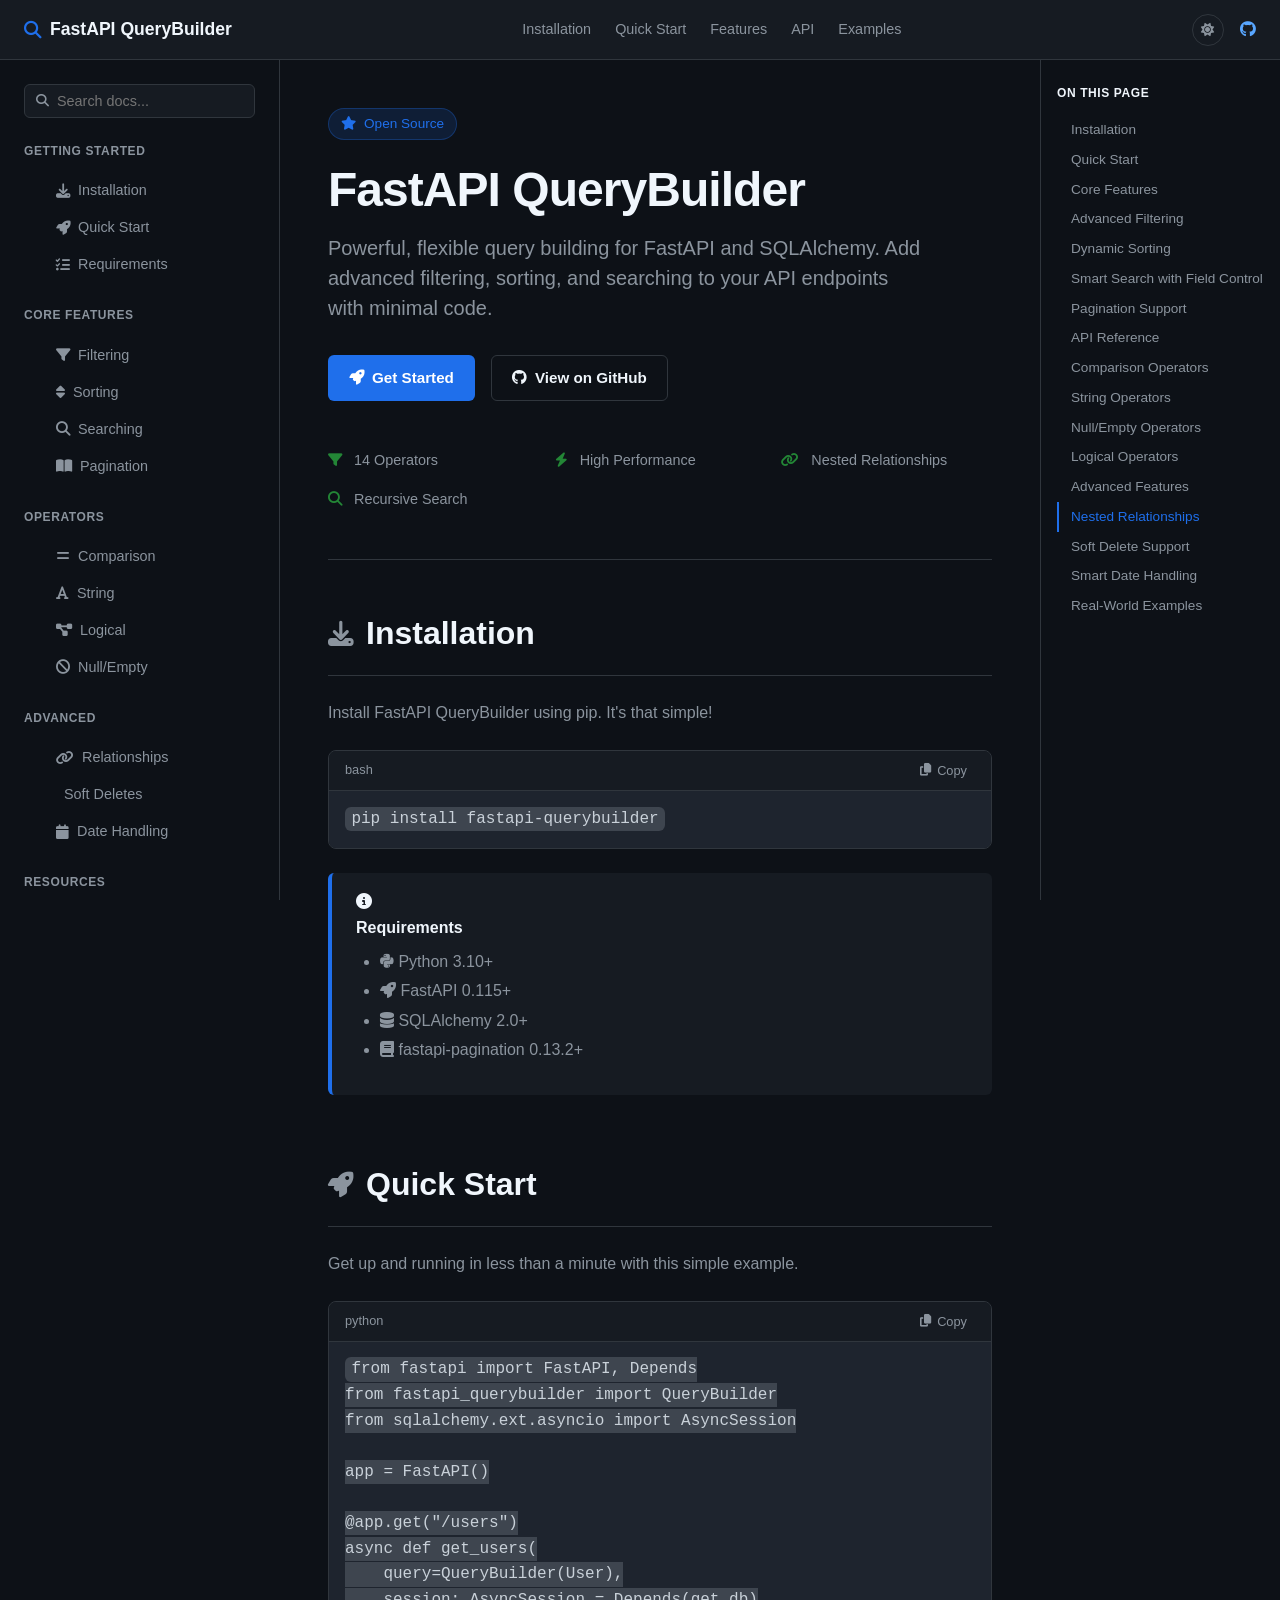
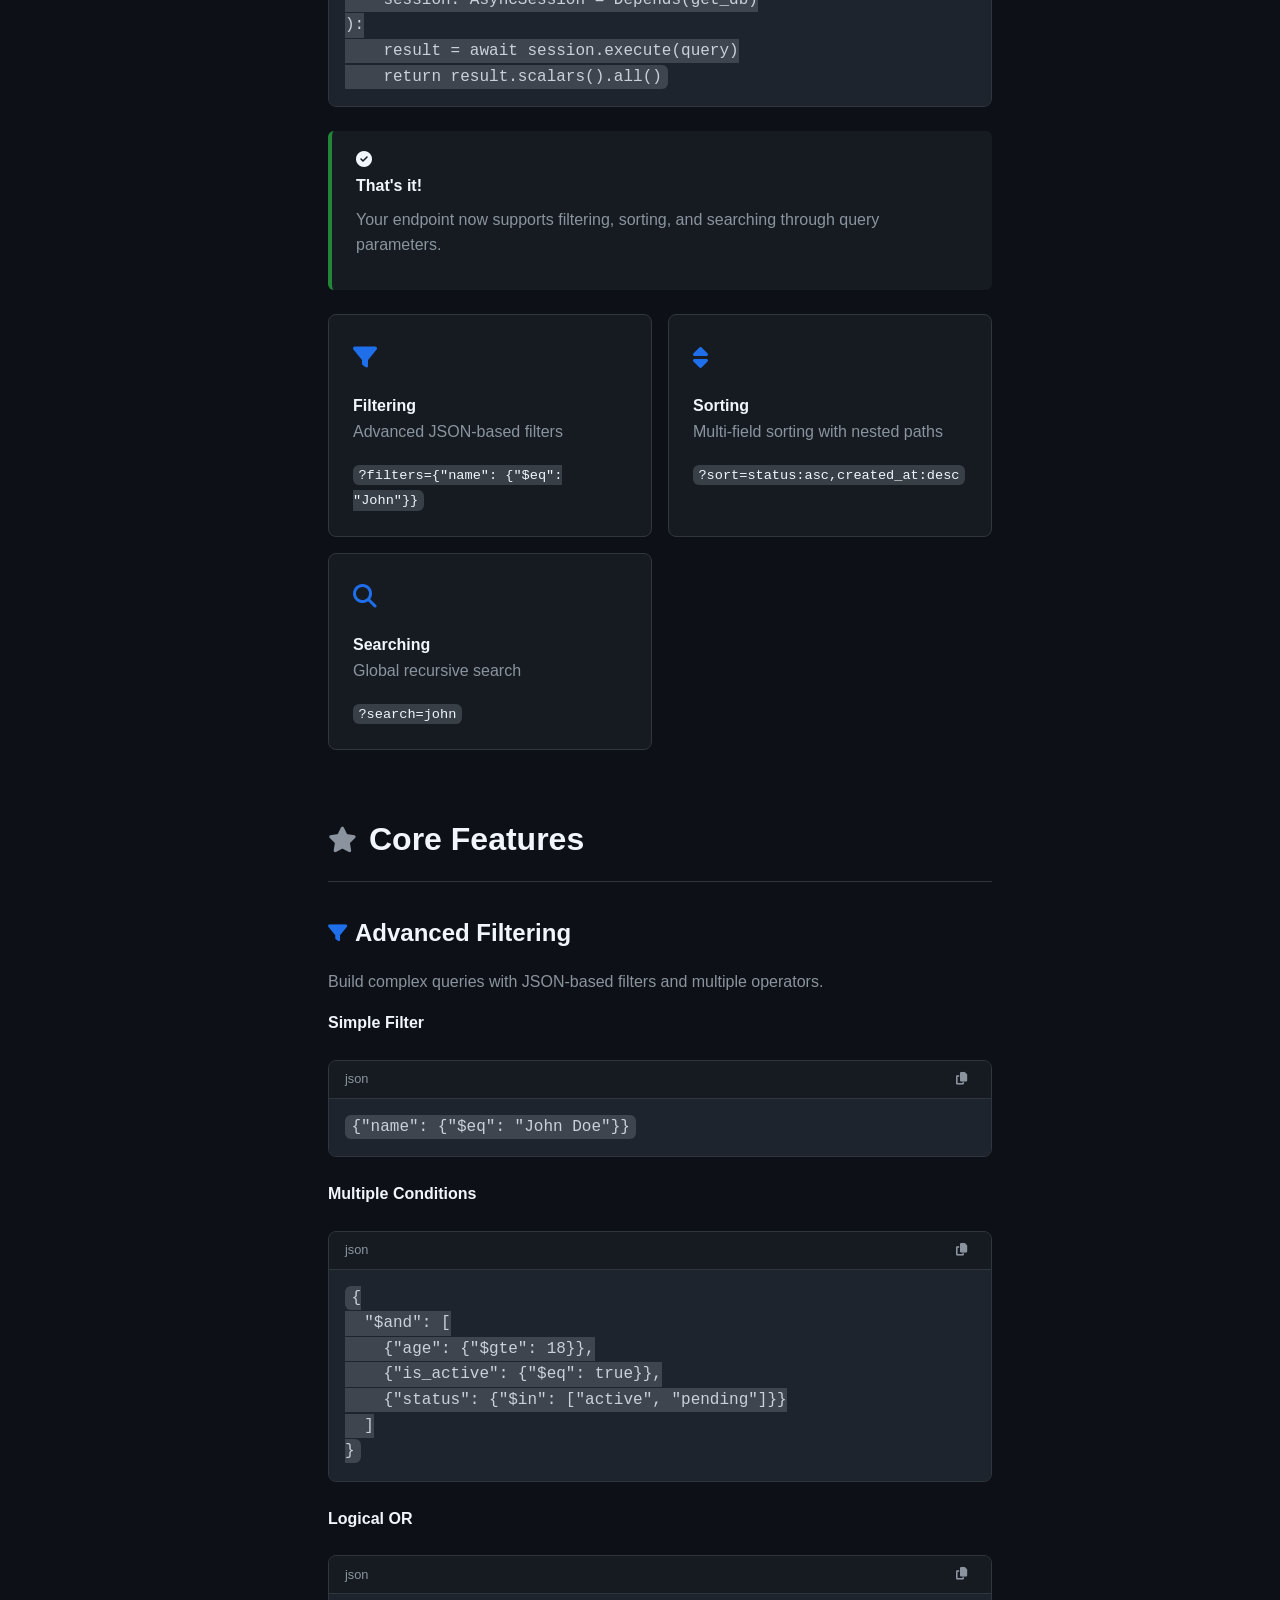
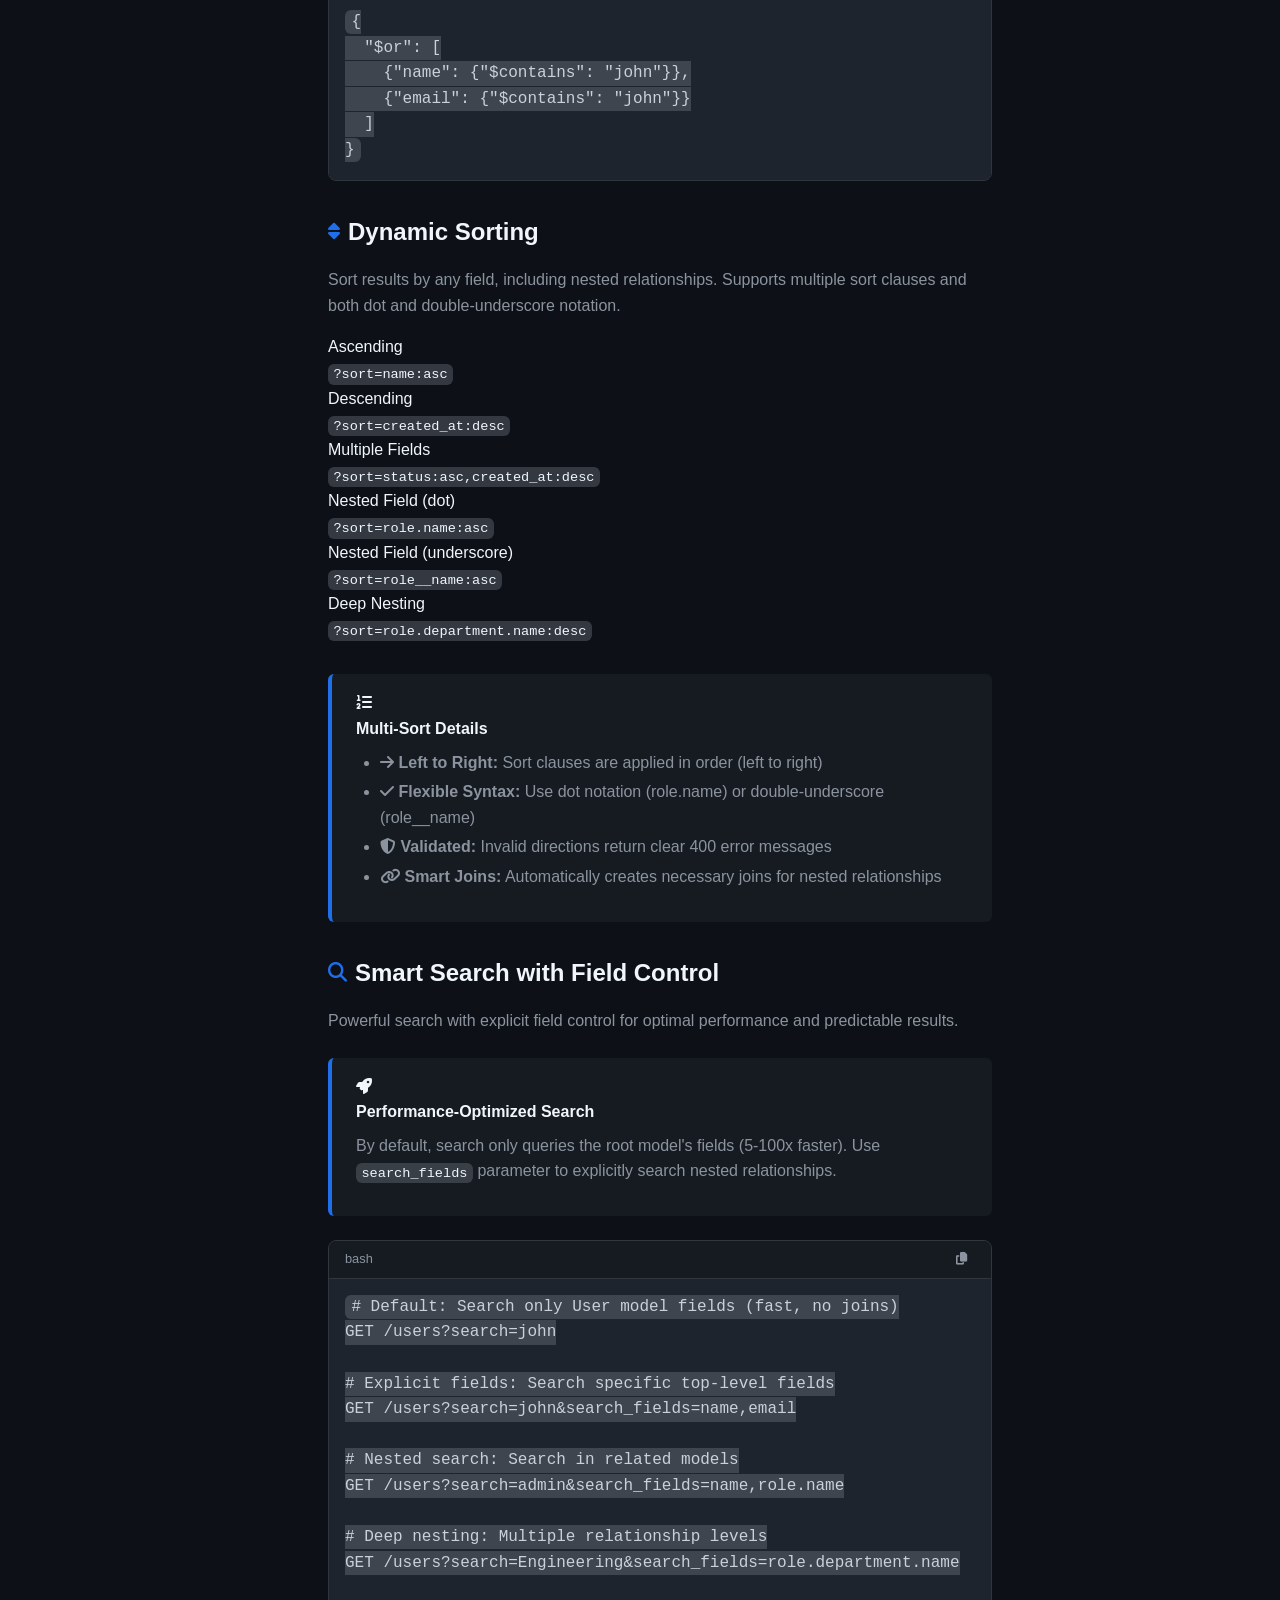
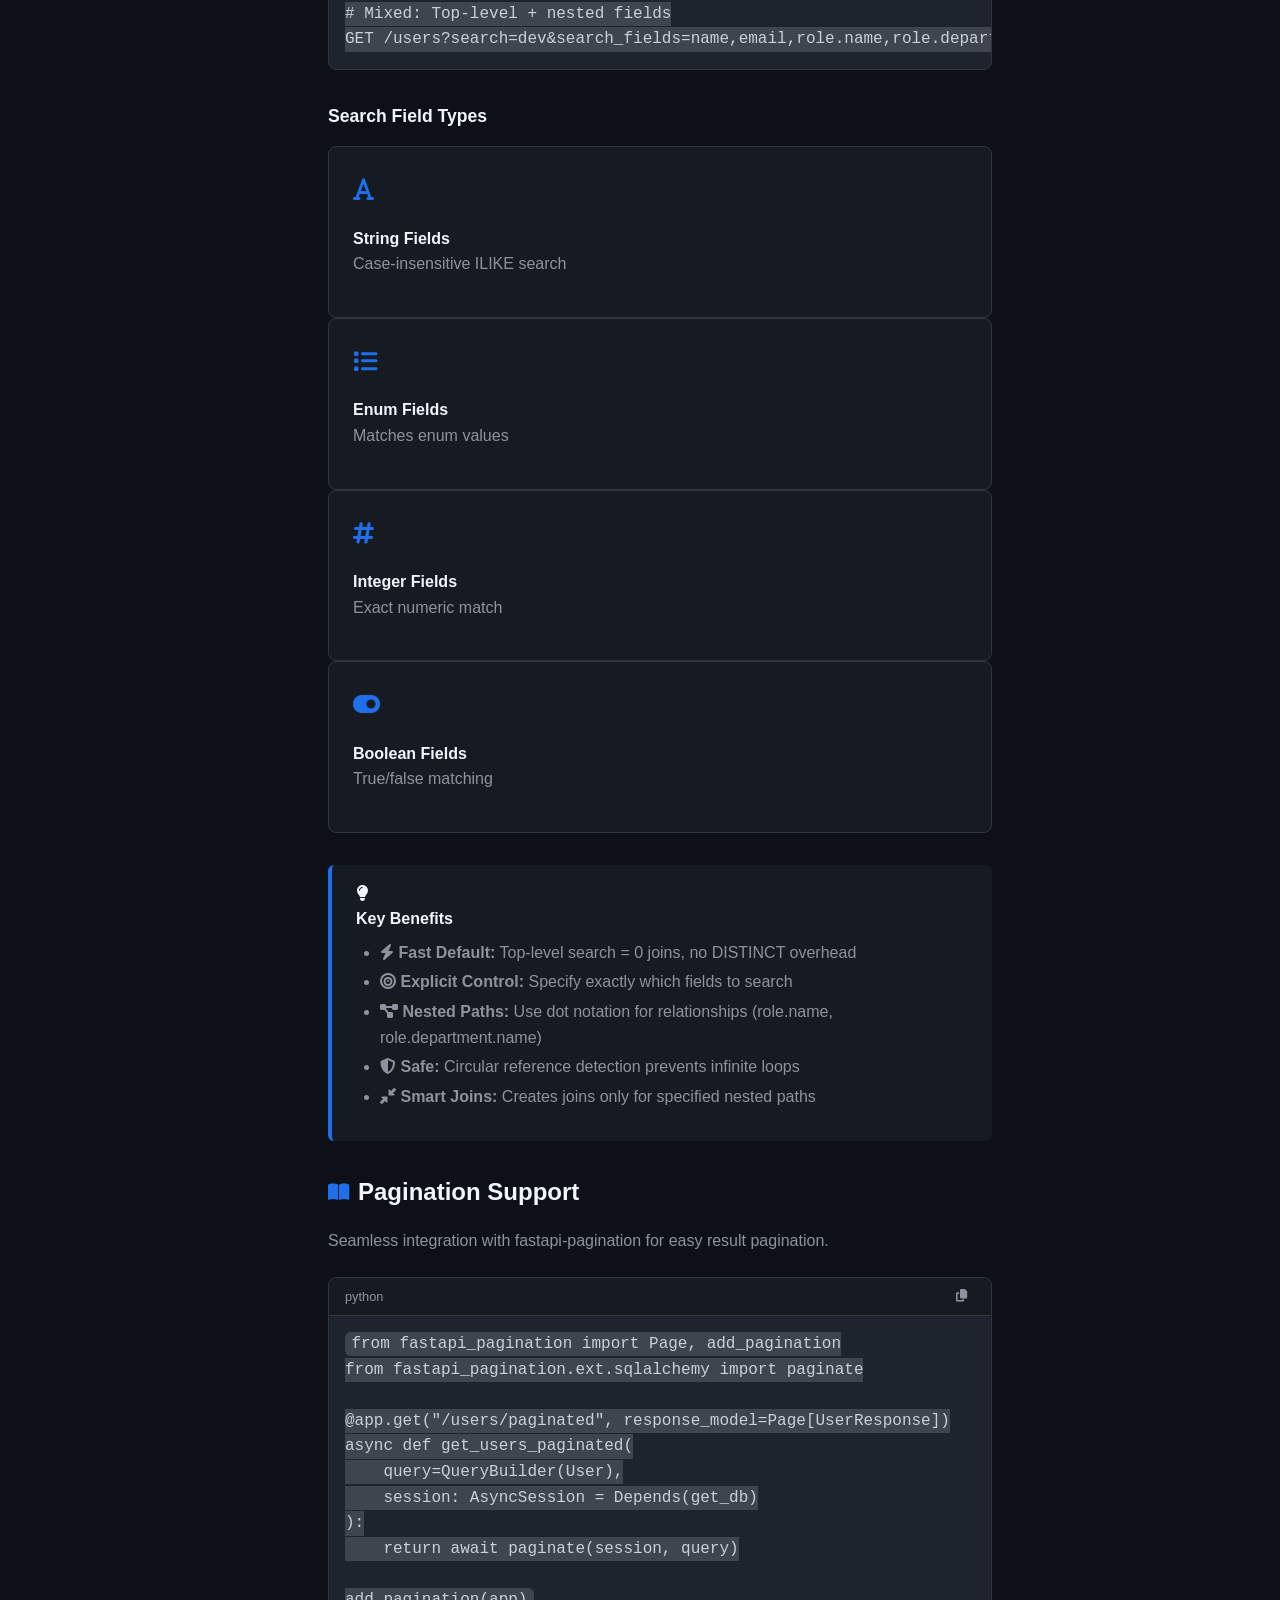
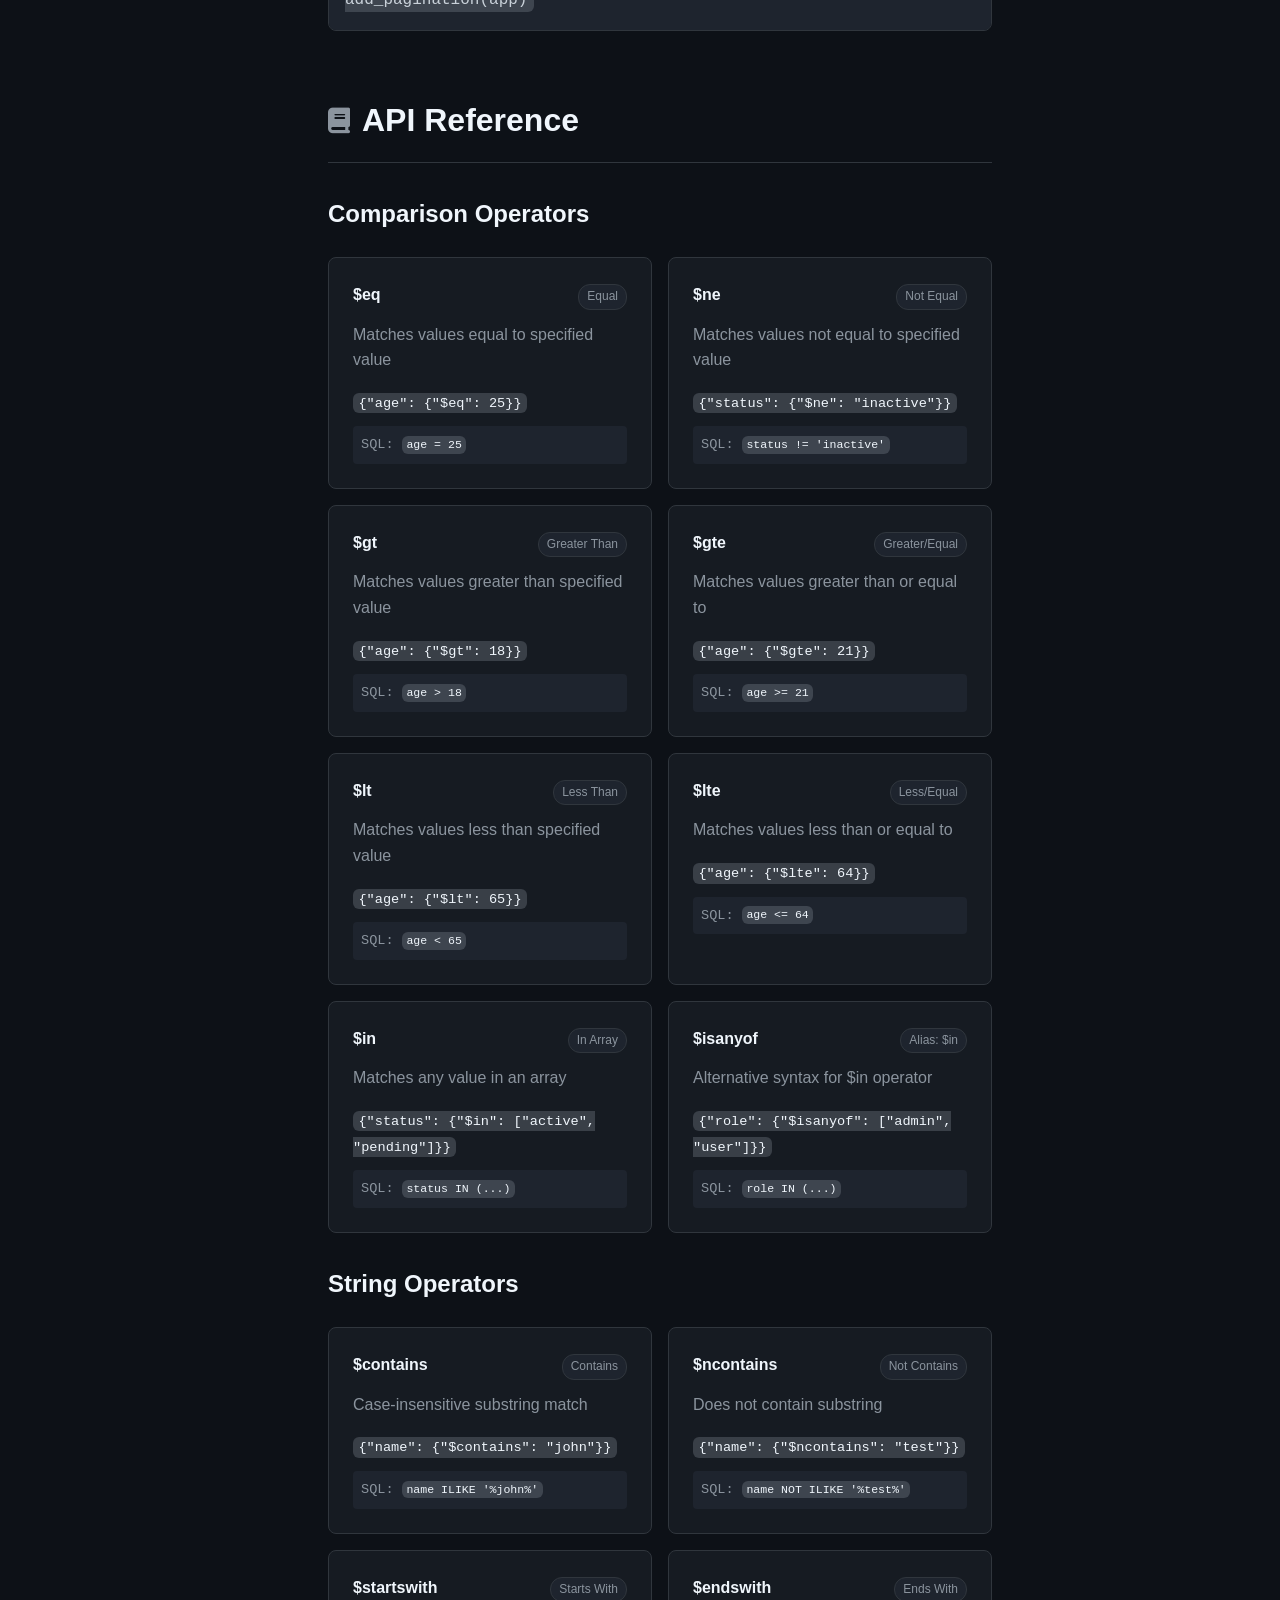
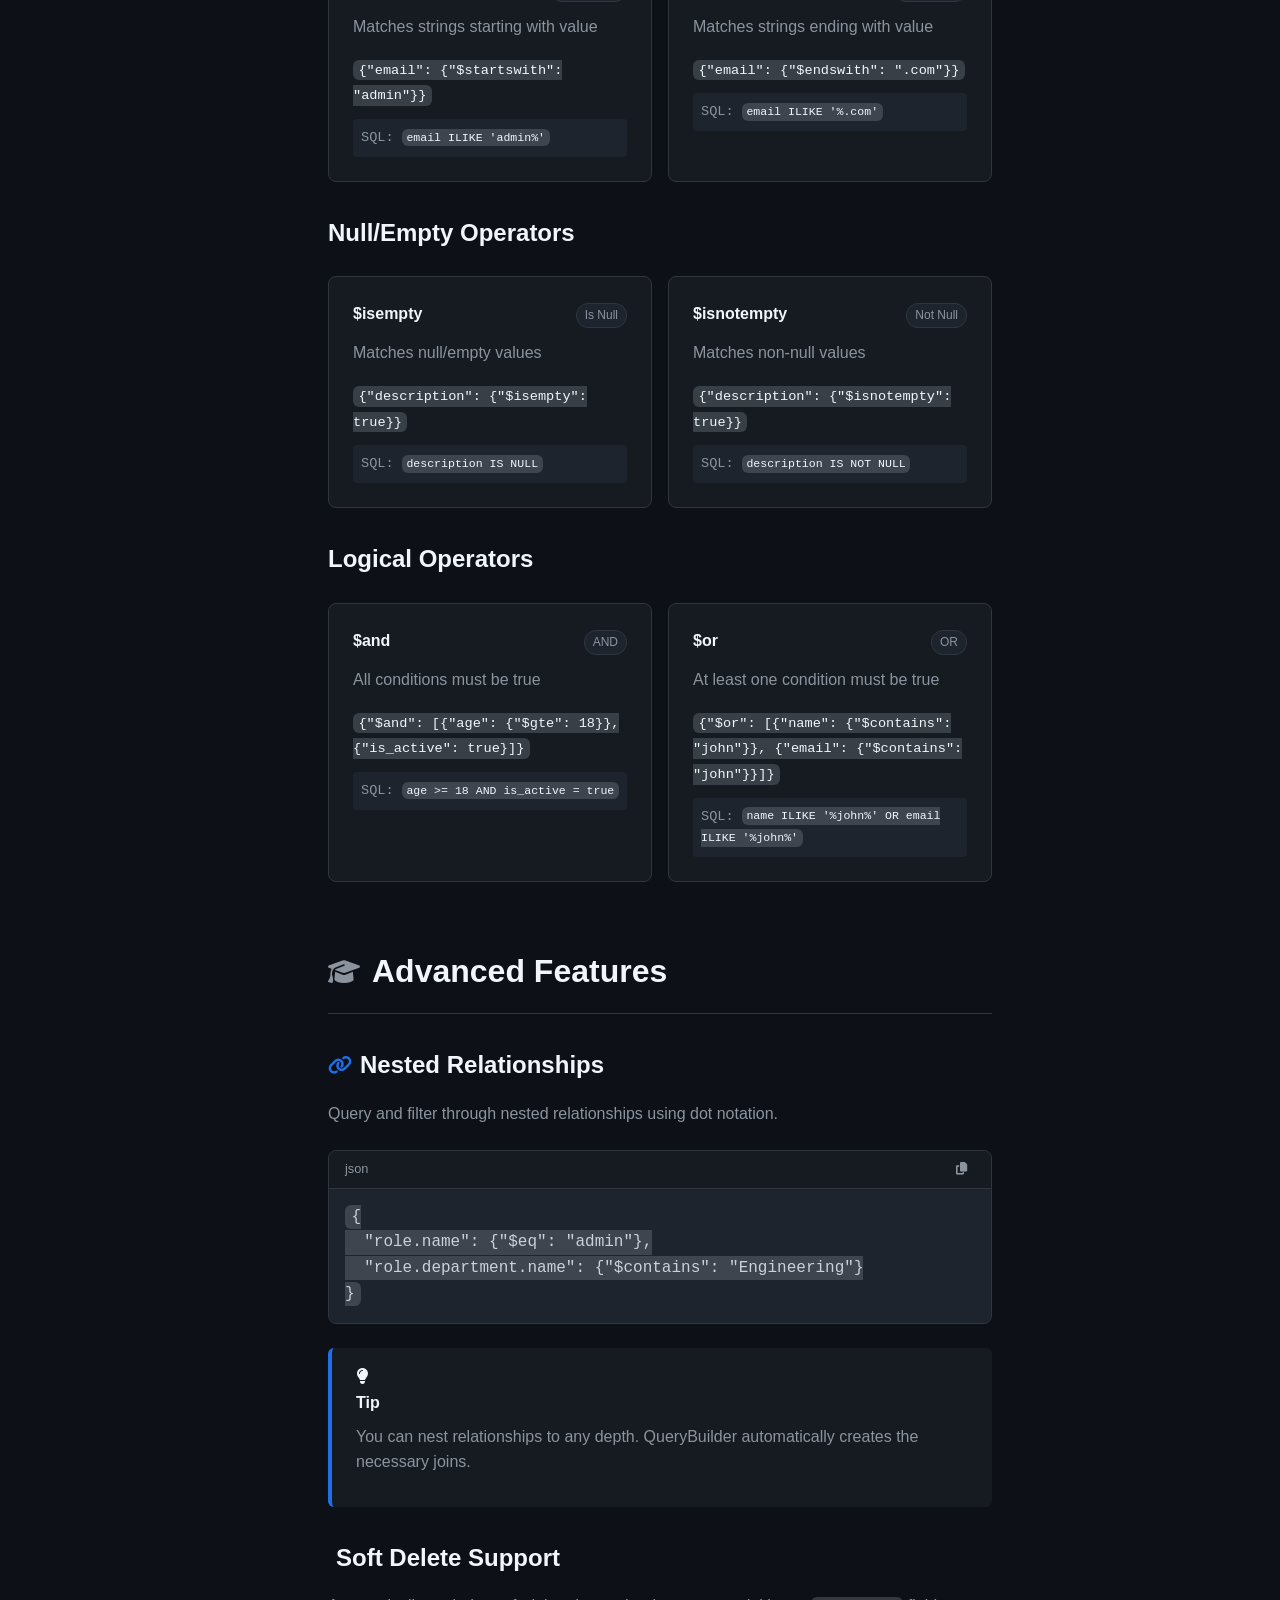
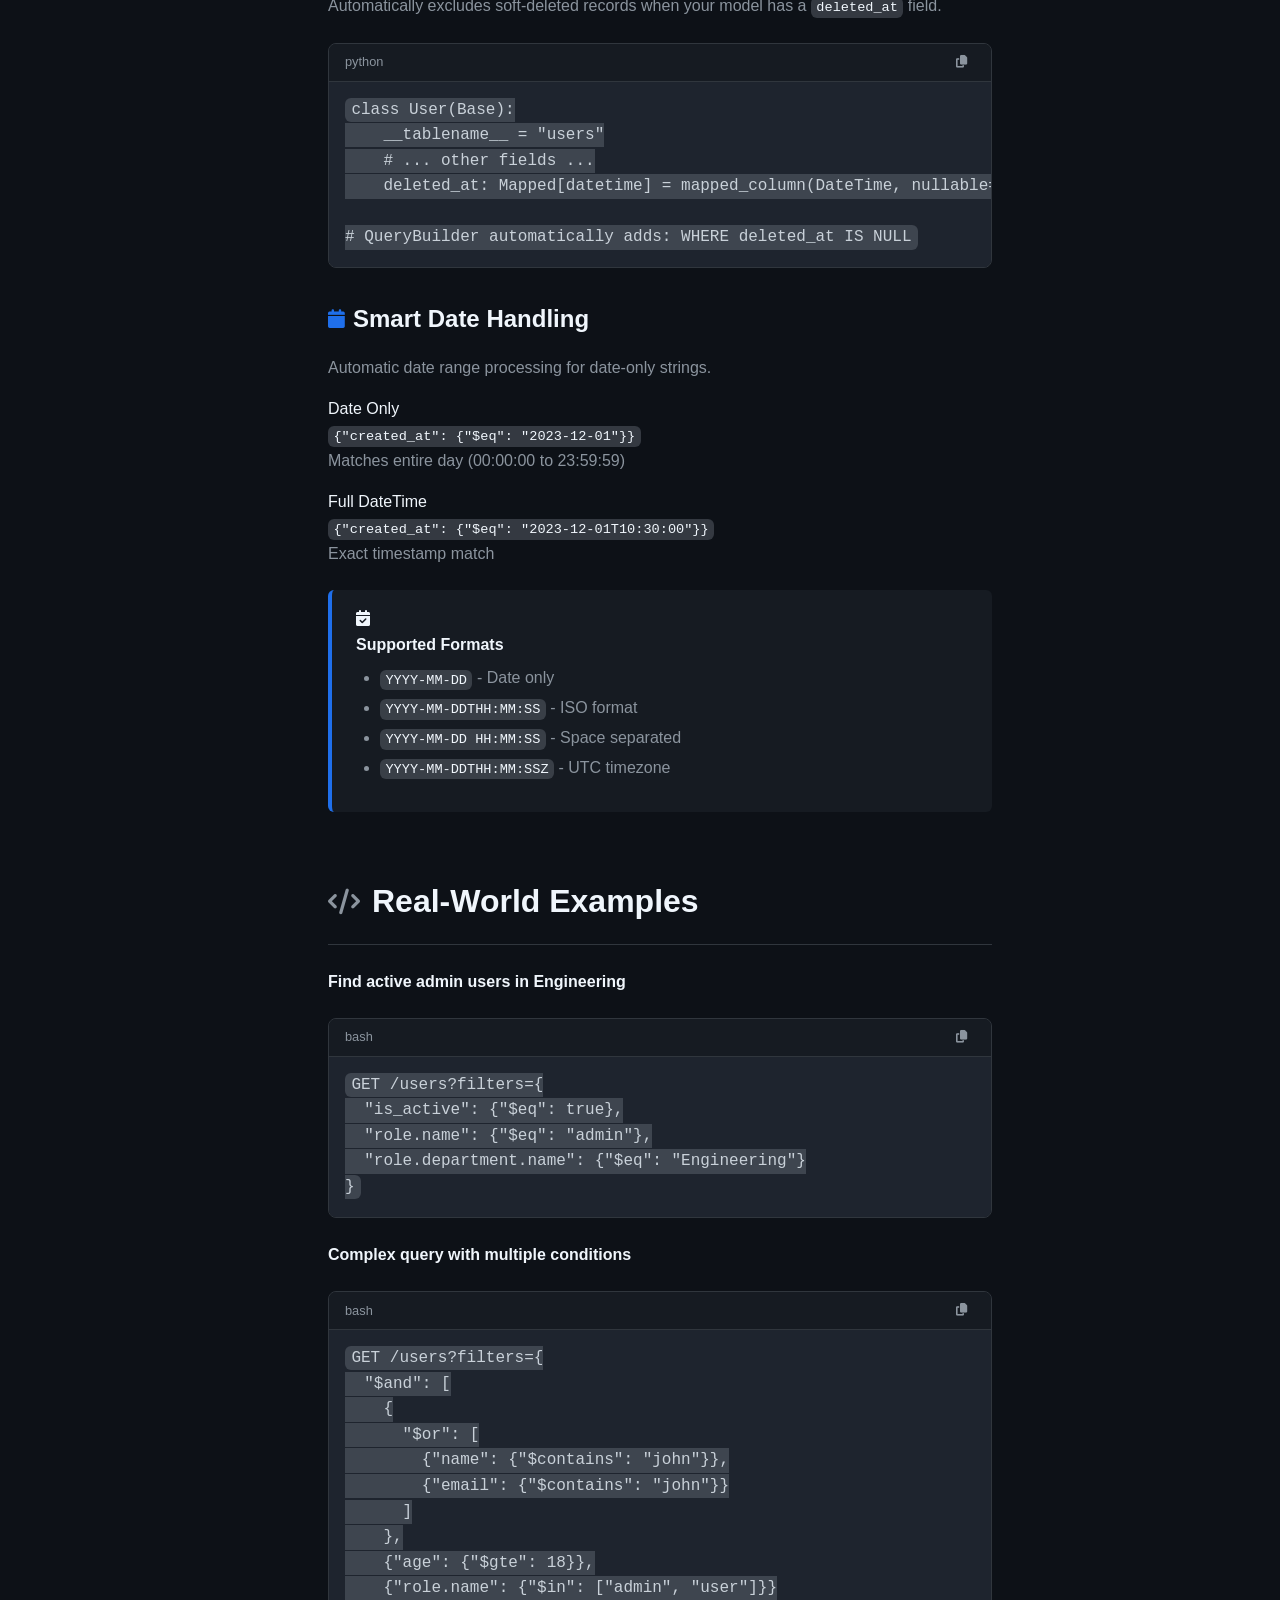
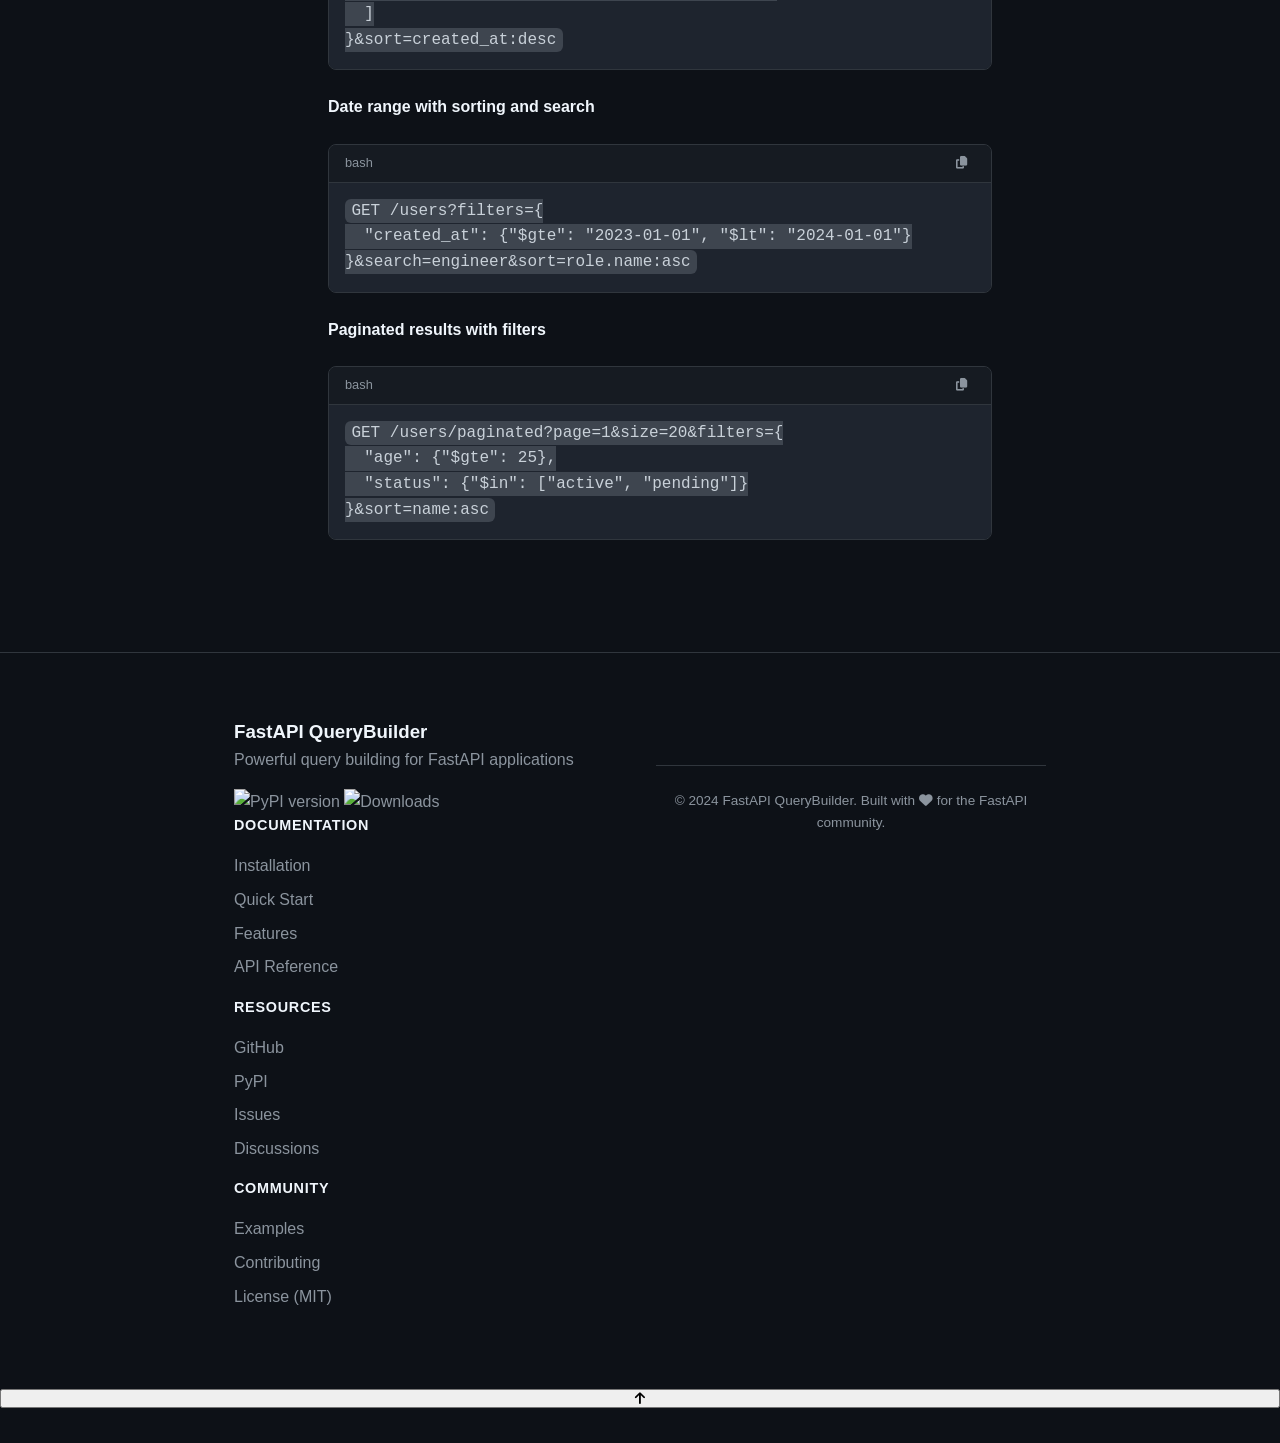
==== commit 84dcbef1: "Release v0.1.15: Enhanced sorting with multi-field support and performance improvements ### Major Fe" ====
--- a/docs/index.html
+++ b/docs/index.html
@@ -259,8 +259,8 @@
                             <i class="fas fa-sort"></i>
                         </div>
                         <h4>Sorting</h4>
-                        <p>Sort by any field</p>
-                        <code>?sort=name:asc</code>
+                        <p>Multi-field sorting with nested paths</p>
+                        <code>?sort=status:asc,created_at:desc</code>
                     </div>
                     <div class="feature-card">
                         <div class="feature-icon">
@@ -347,7 +347,7 @@
                         <i class="fas fa-sort"></i>
                         Dynamic Sorting
                     </h3>
-                    <p>Sort results by any field, including nested relationships.</p>
+                    <p>Sort results by any field, including nested relationships. Supports multiple sort clauses and both dot and double-underscore notation.</p>
 
                     <div class="sort-grid">
                         <div class="sort-card">
@@ -359,13 +359,34 @@
                             <code>?sort=created_at:desc</code>
                         </div>
                         <div class="sort-card">
-                            <div class="sort-label">Nested Field</div>
+                            <div class="sort-label">Multiple Fields</div>
+                            <code>?sort=status:asc,created_at:desc</code>
+                        </div>
+                        <div class="sort-card">
+                            <div class="sort-label">Nested Field (dot)</div>
                             <code>?sort=role.name:asc</code>
+                        </div>
+                        <div class="sort-card">
+                            <div class="sort-label">Nested Field (underscore)</div>
+                            <code>?sort=role__name:asc</code>
                         </div>
                         <div class="sort-card">
                             <div class="sort-label">Deep Nesting</div>
                             <code>?sort=role.department.name:desc</code>
                         </div>
+                    </div>
+
+                    <div class="info-card" style="margin-top: 2rem;">
+                        <div class="info-card-header">
+                            <i class="fas fa-list-ol"></i>
+                            <h4>Multi-Sort Details</h4>
+                        </div>
+                        <ul class="requirements-list">
+                            <li><i class="fas fa-arrow-right"></i> <strong>Left to Right:</strong> Sort clauses are applied in order (left to right)</li>
+                            <li><i class="fas fa-check"></i> <strong>Flexible Syntax:</strong> Use dot notation (role.name) or double-underscore (role__name)</li>
+                            <li><i class="fas fa-shield-alt"></i> <strong>Validated:</strong> Invalid directions return clear 400 error messages</li>
+                            <li><i class="fas fa-link"></i> <strong>Smart Joins:</strong> Automatically creates necessary joins for nested relationships</li>
+                        </ul>
                     </div>
                 </div>
 
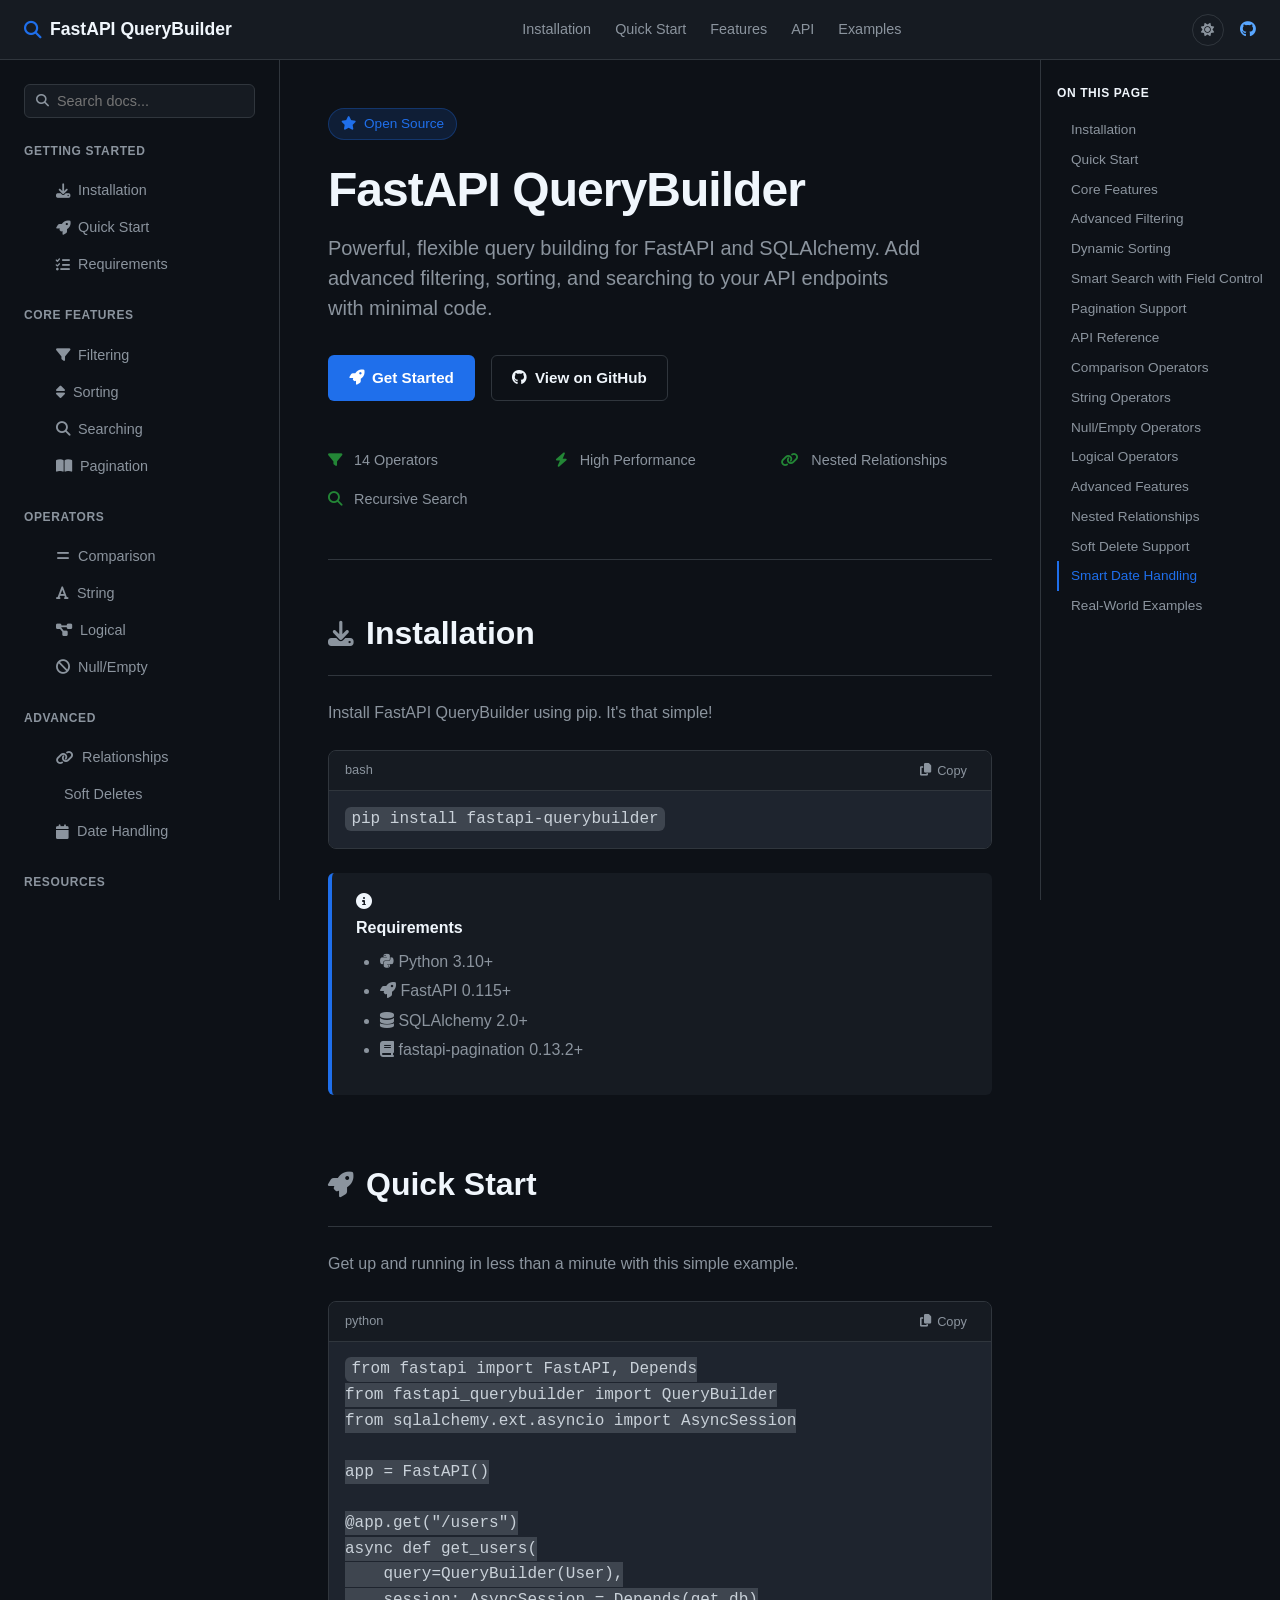
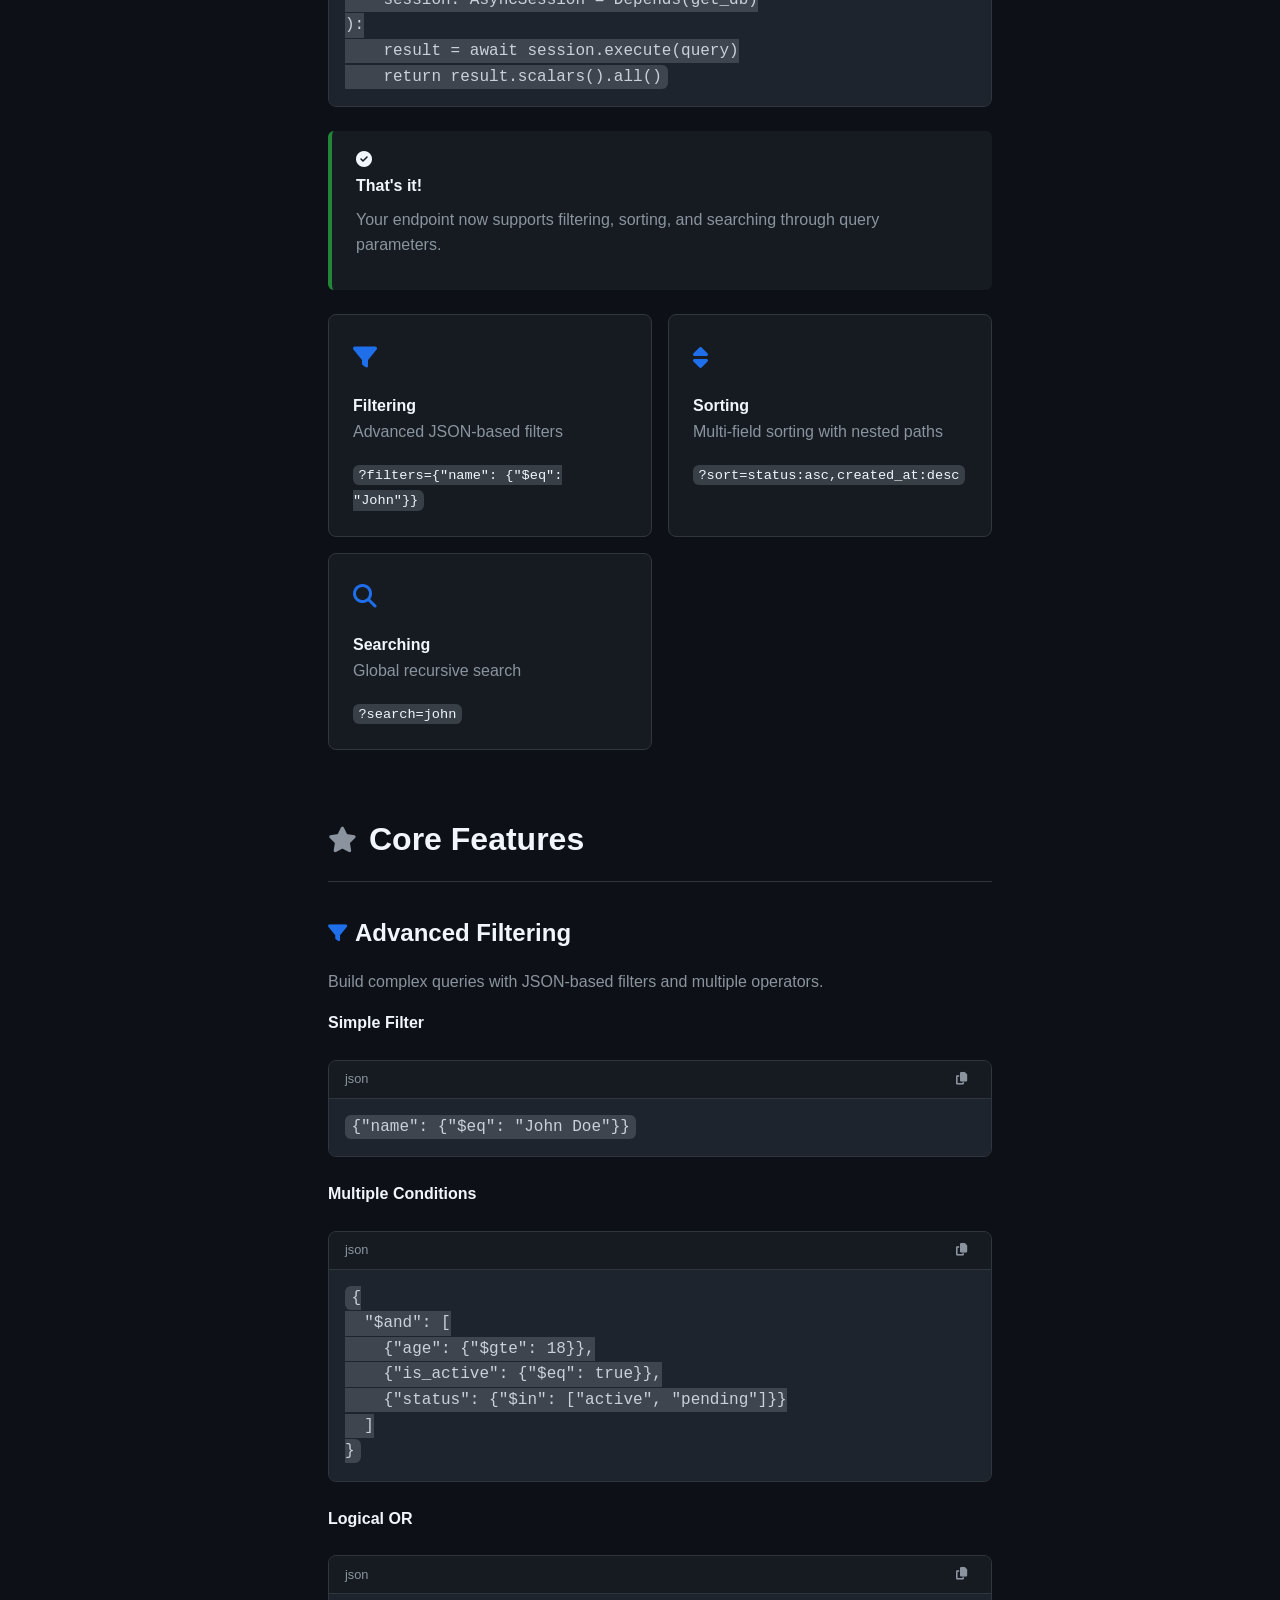
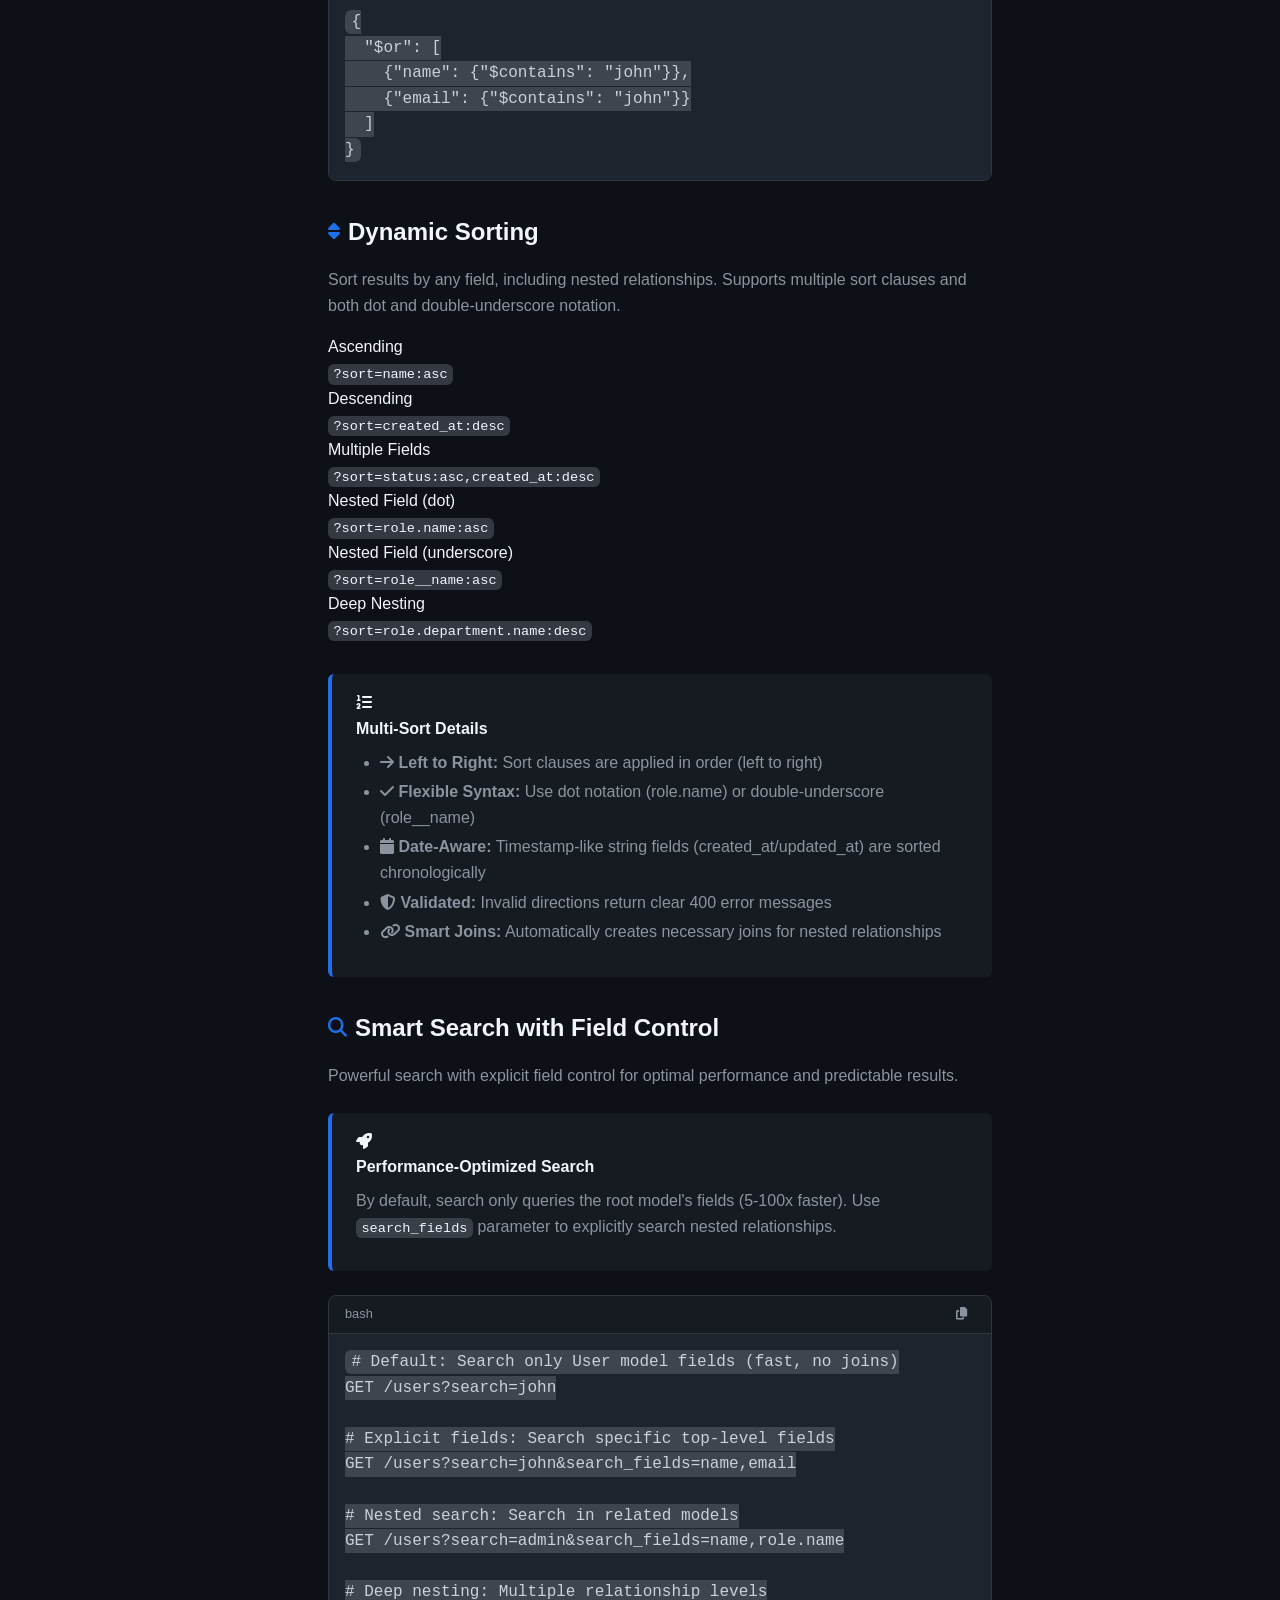
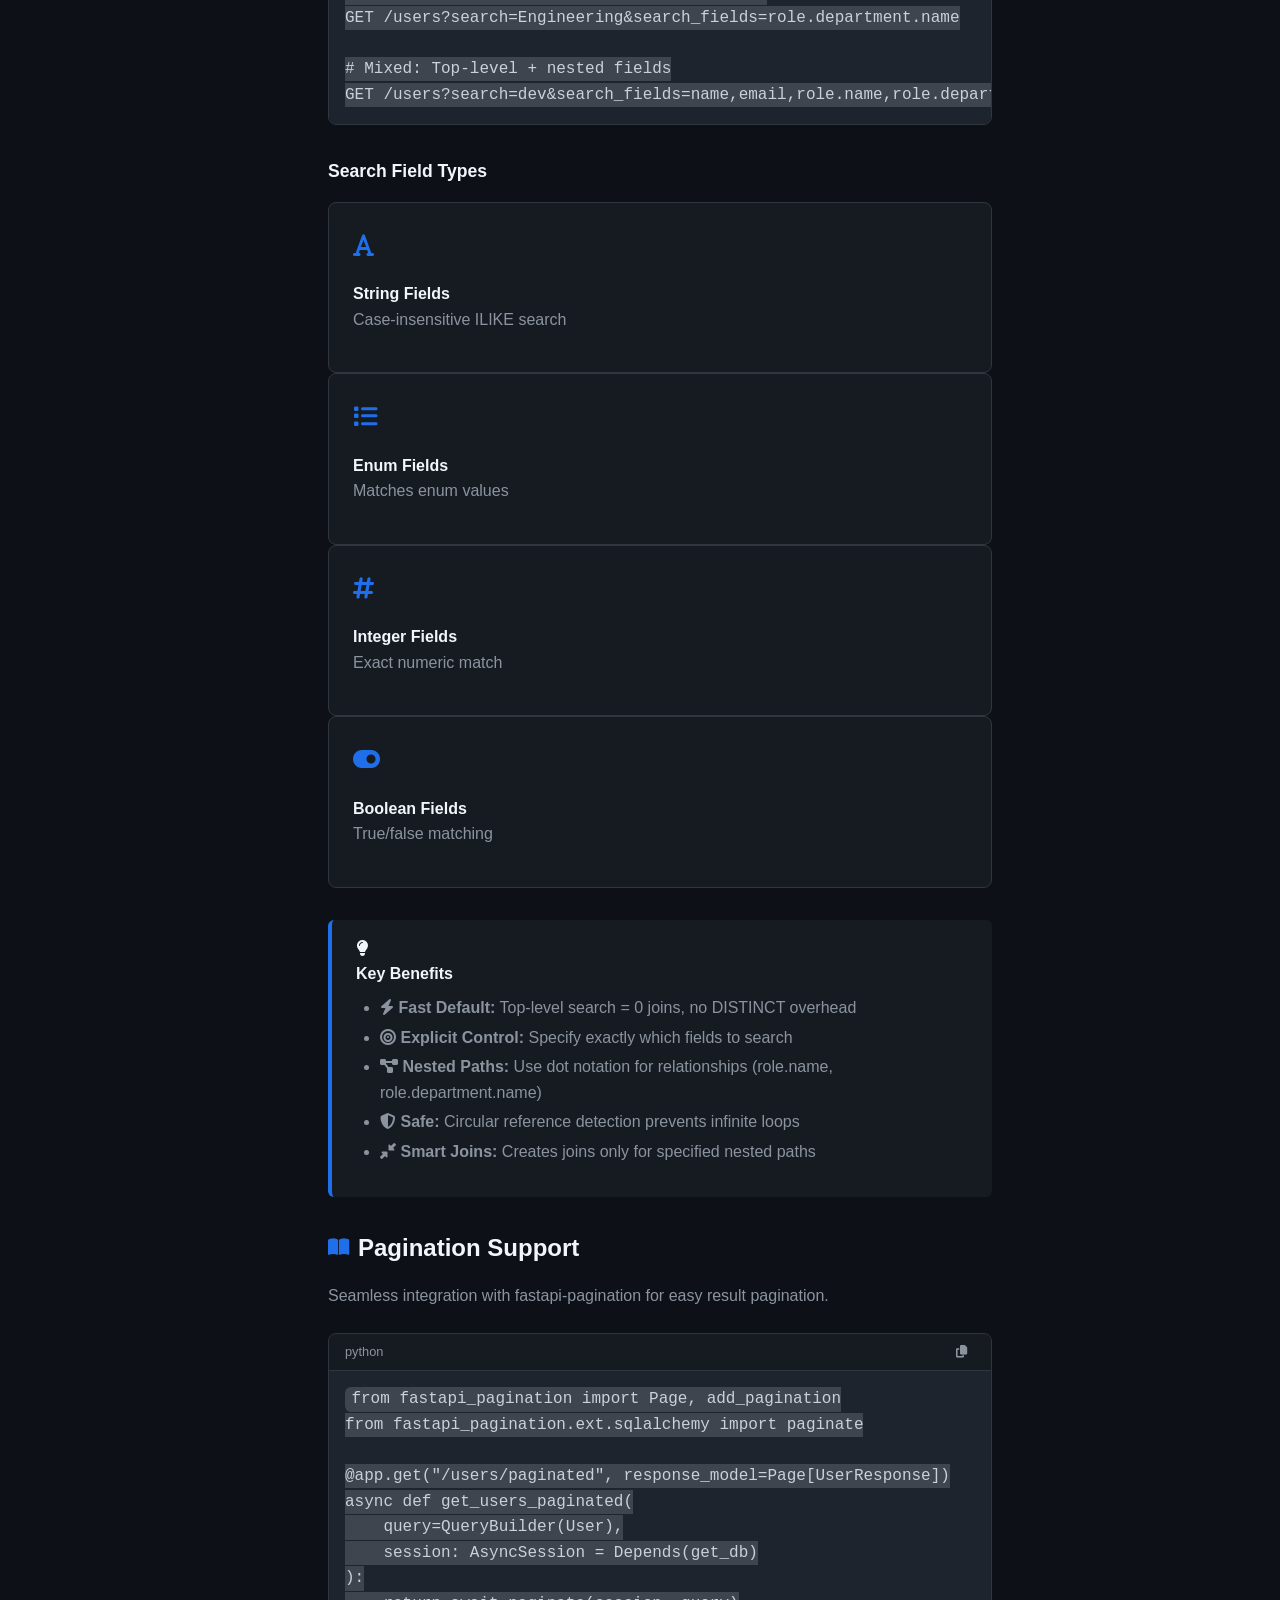
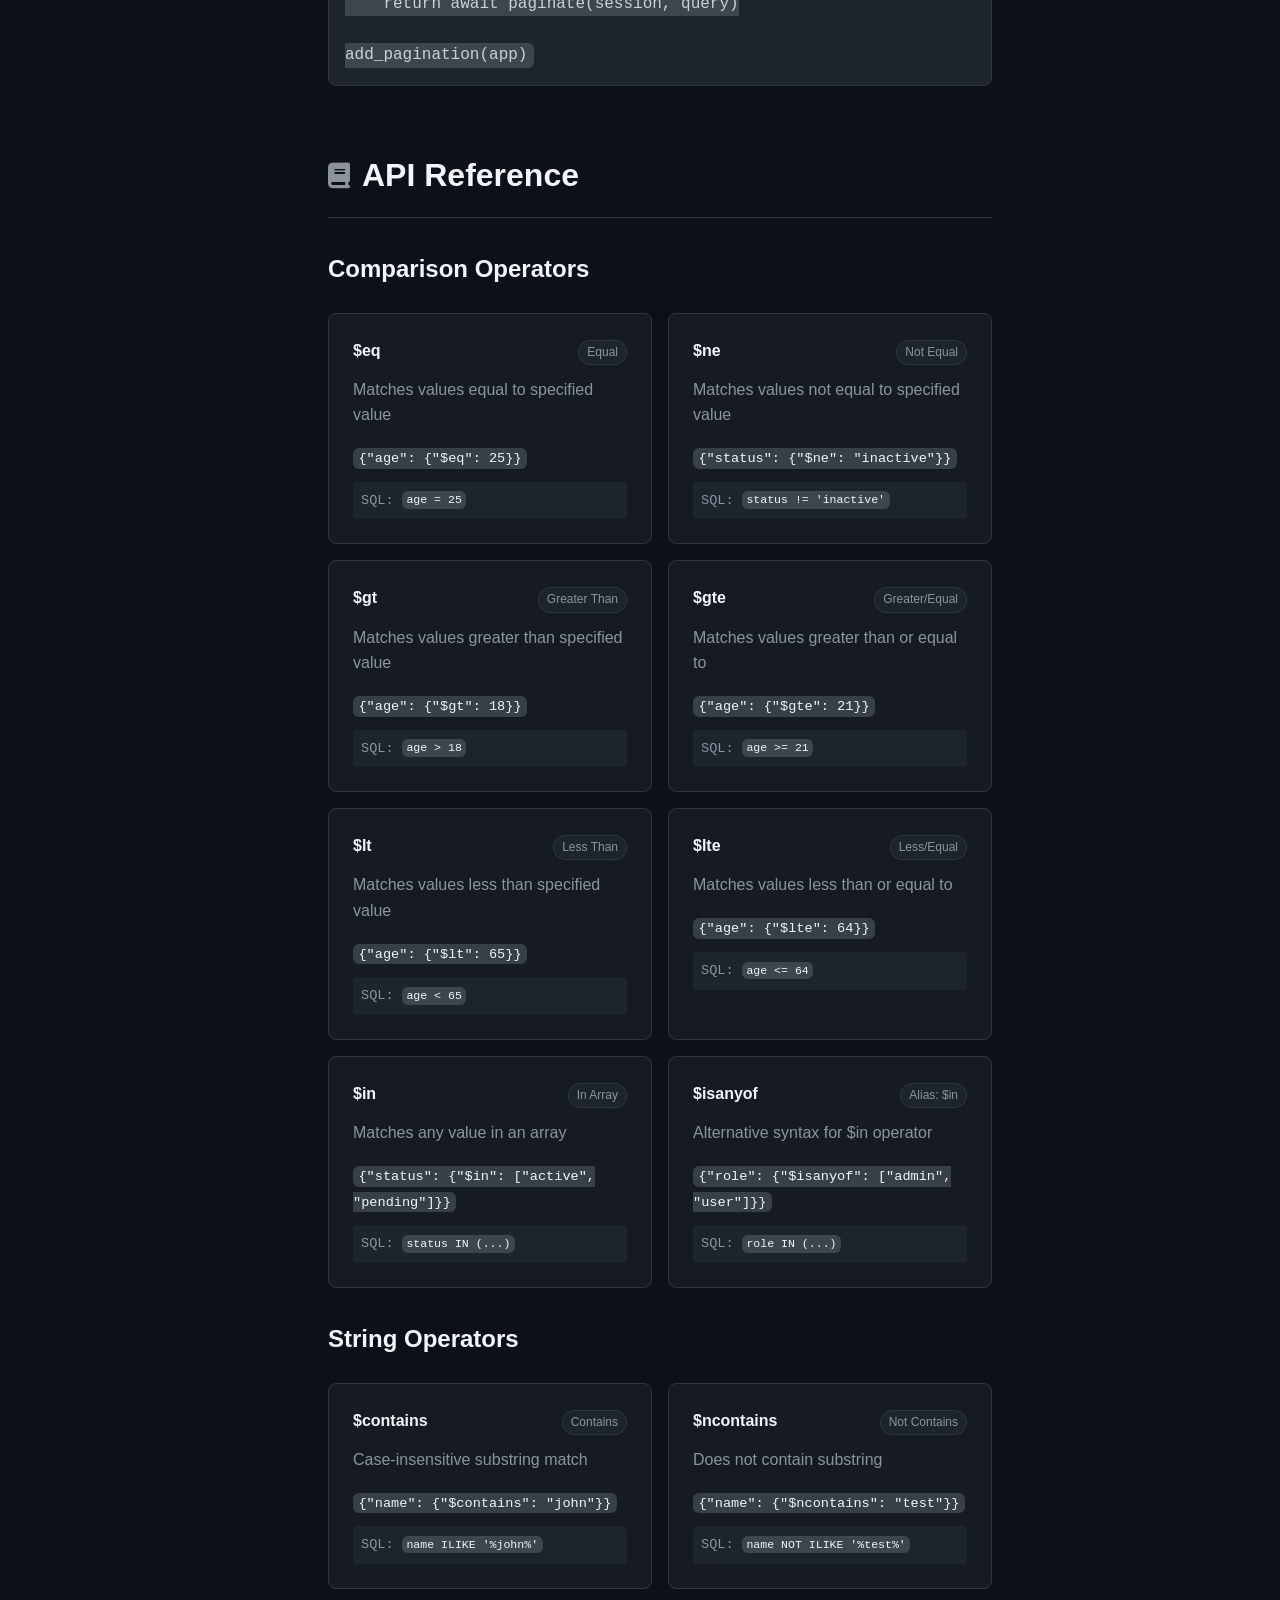
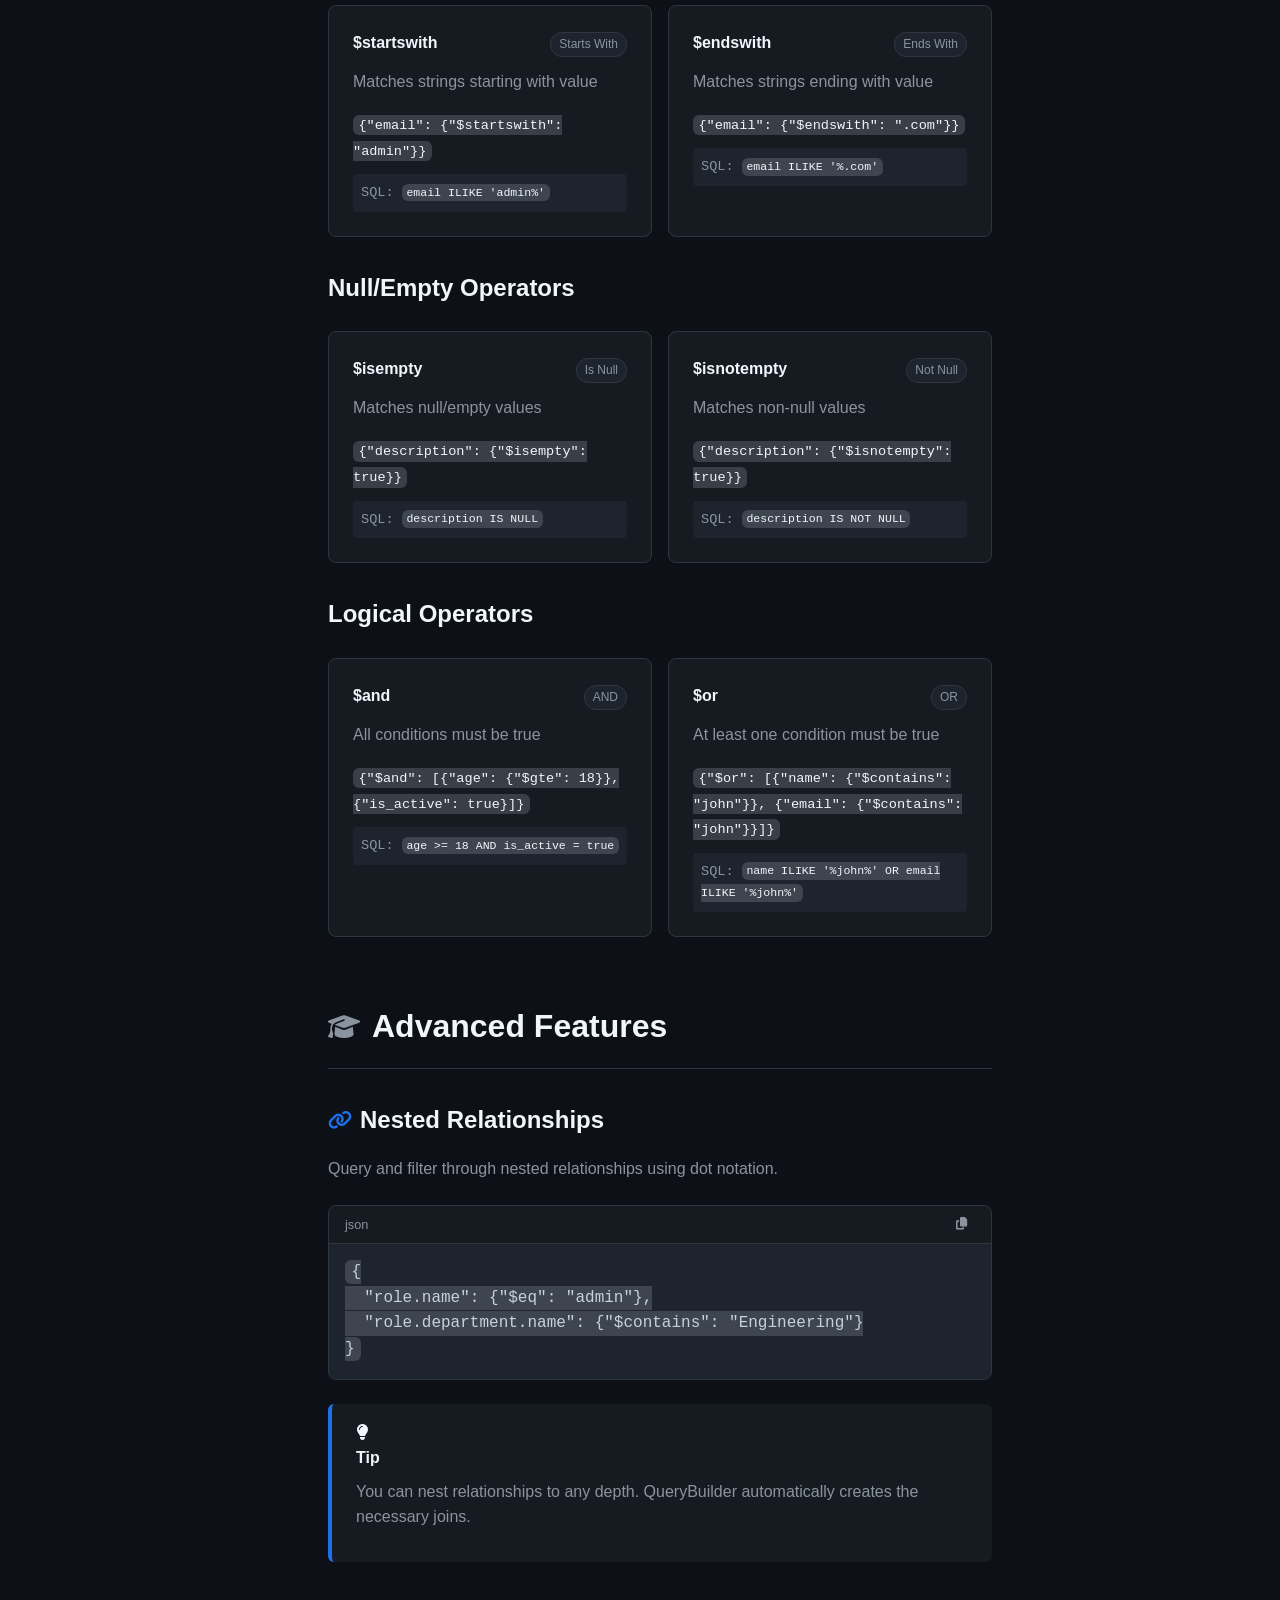
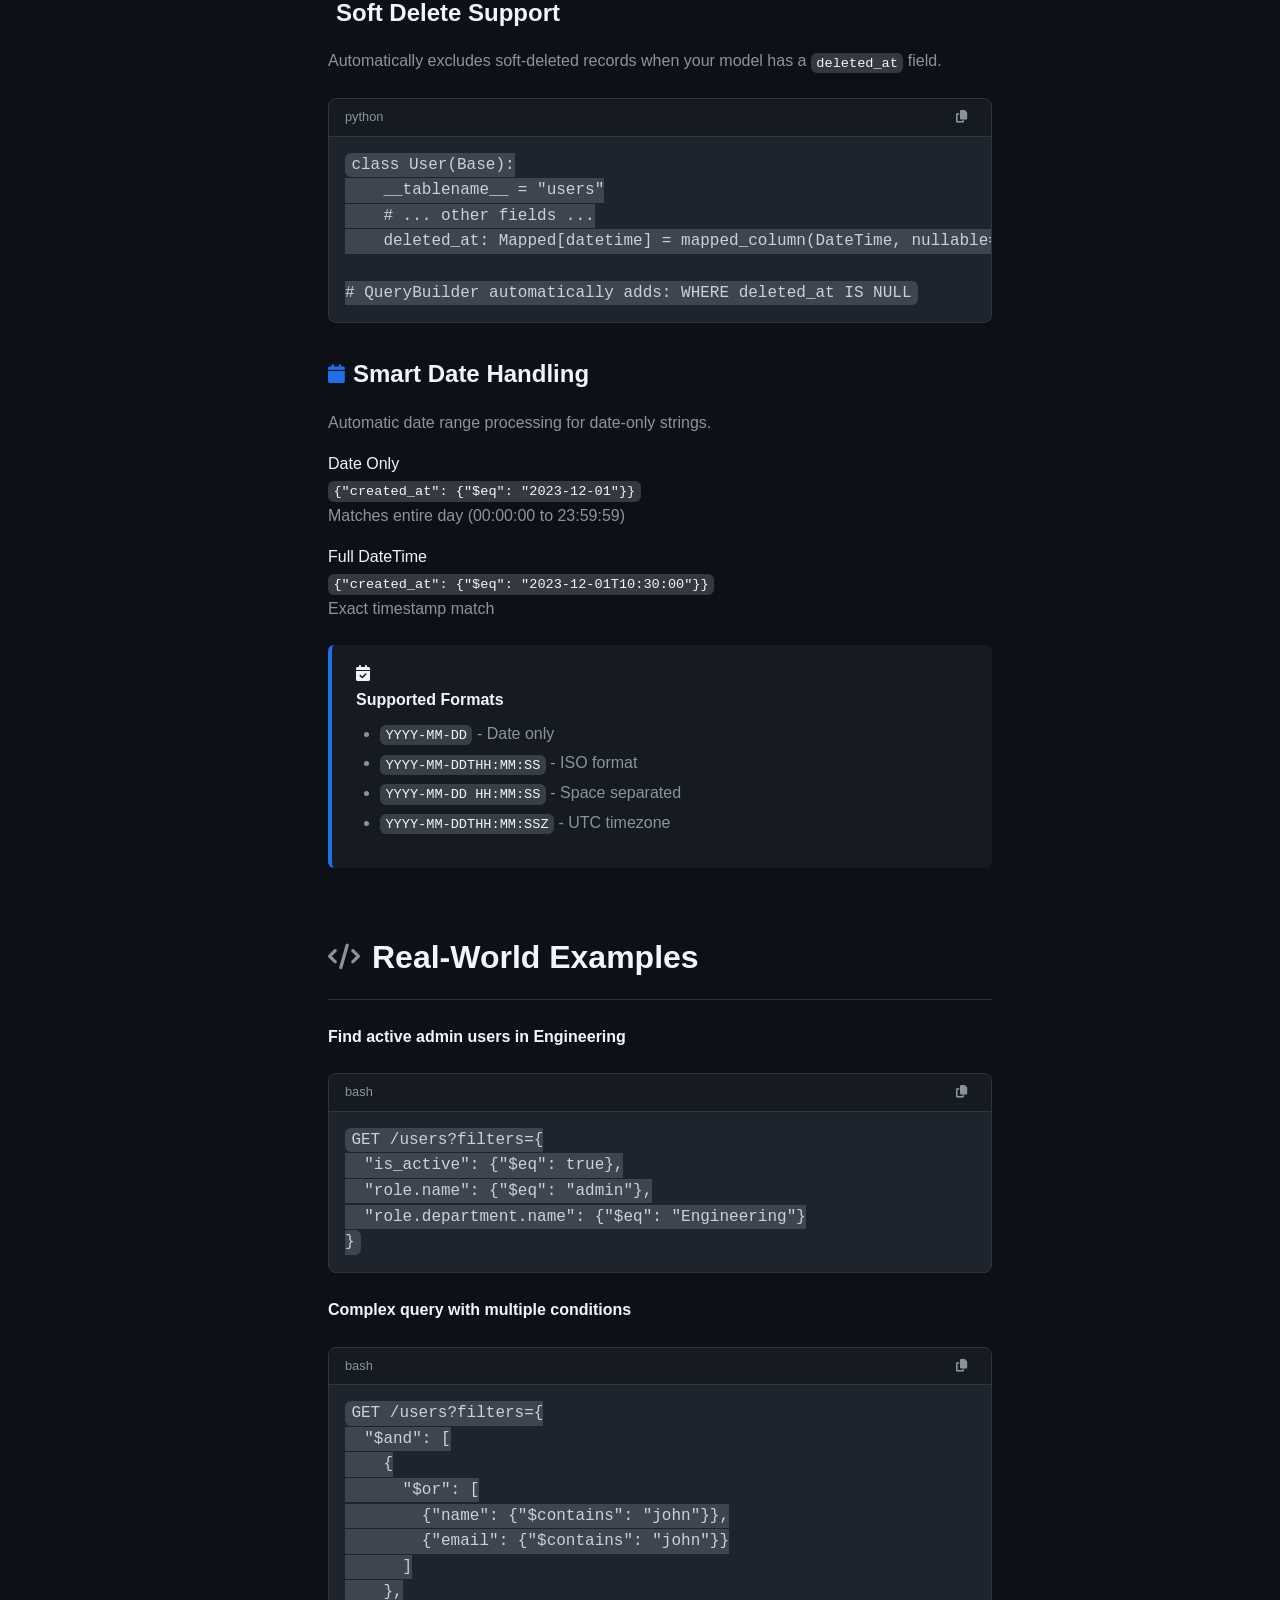
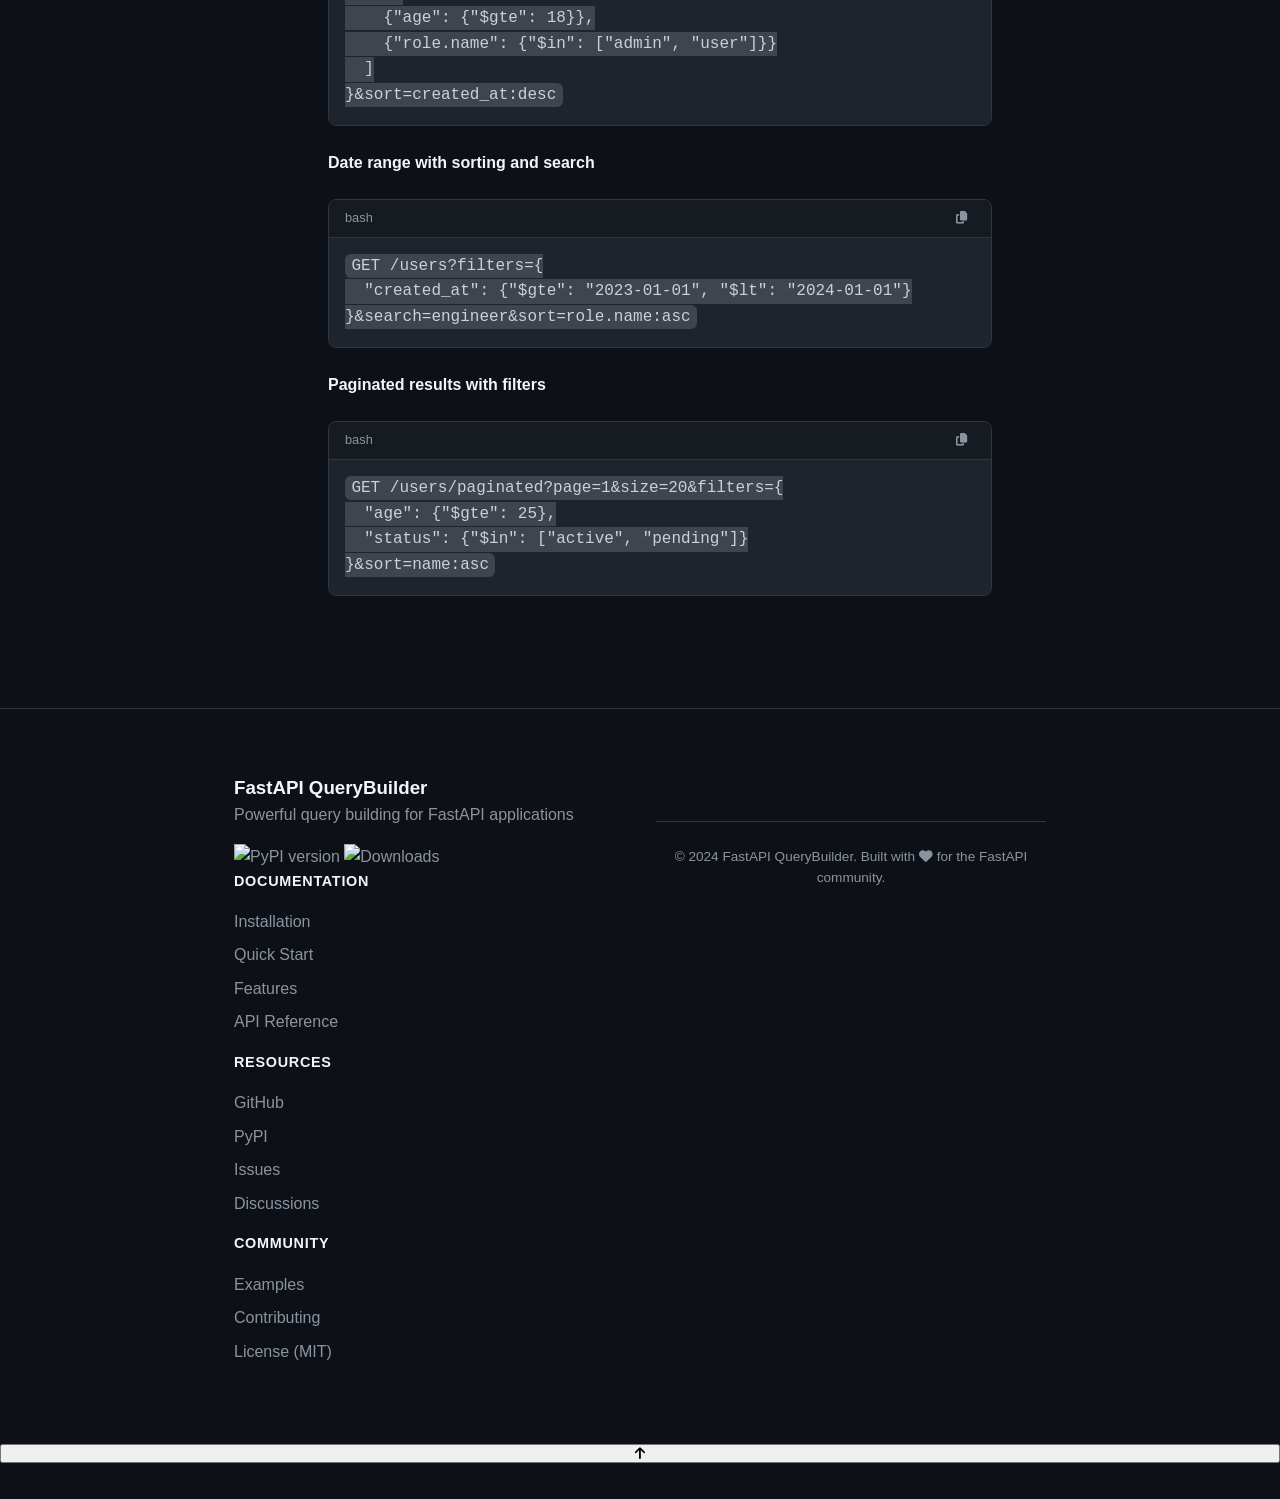
==== commit 020b0899: "Release v0.1.16: fix global date sorting for timestamp-like fields" ====
--- a/docs/index.html
+++ b/docs/index.html
@@ -384,6 +384,7 @@
                         <ul class="requirements-list">
                             <li><i class="fas fa-arrow-right"></i> <strong>Left to Right:</strong> Sort clauses are applied in order (left to right)</li>
                             <li><i class="fas fa-check"></i> <strong>Flexible Syntax:</strong> Use dot notation (role.name) or double-underscore (role__name)</li>
+                            <li><i class="fas fa-calendar"></i> <strong>Date-Aware:</strong> Timestamp-like string fields (created_at/updated_at) are sorted chronologically</li>
                             <li><i class="fas fa-shield-alt"></i> <strong>Validated:</strong> Invalid directions return clear 400 error messages</li>
                             <li><i class="fas fa-link"></i> <strong>Smart Joins:</strong> Automatically creates necessary joins for nested relationships</li>
                         </ul>
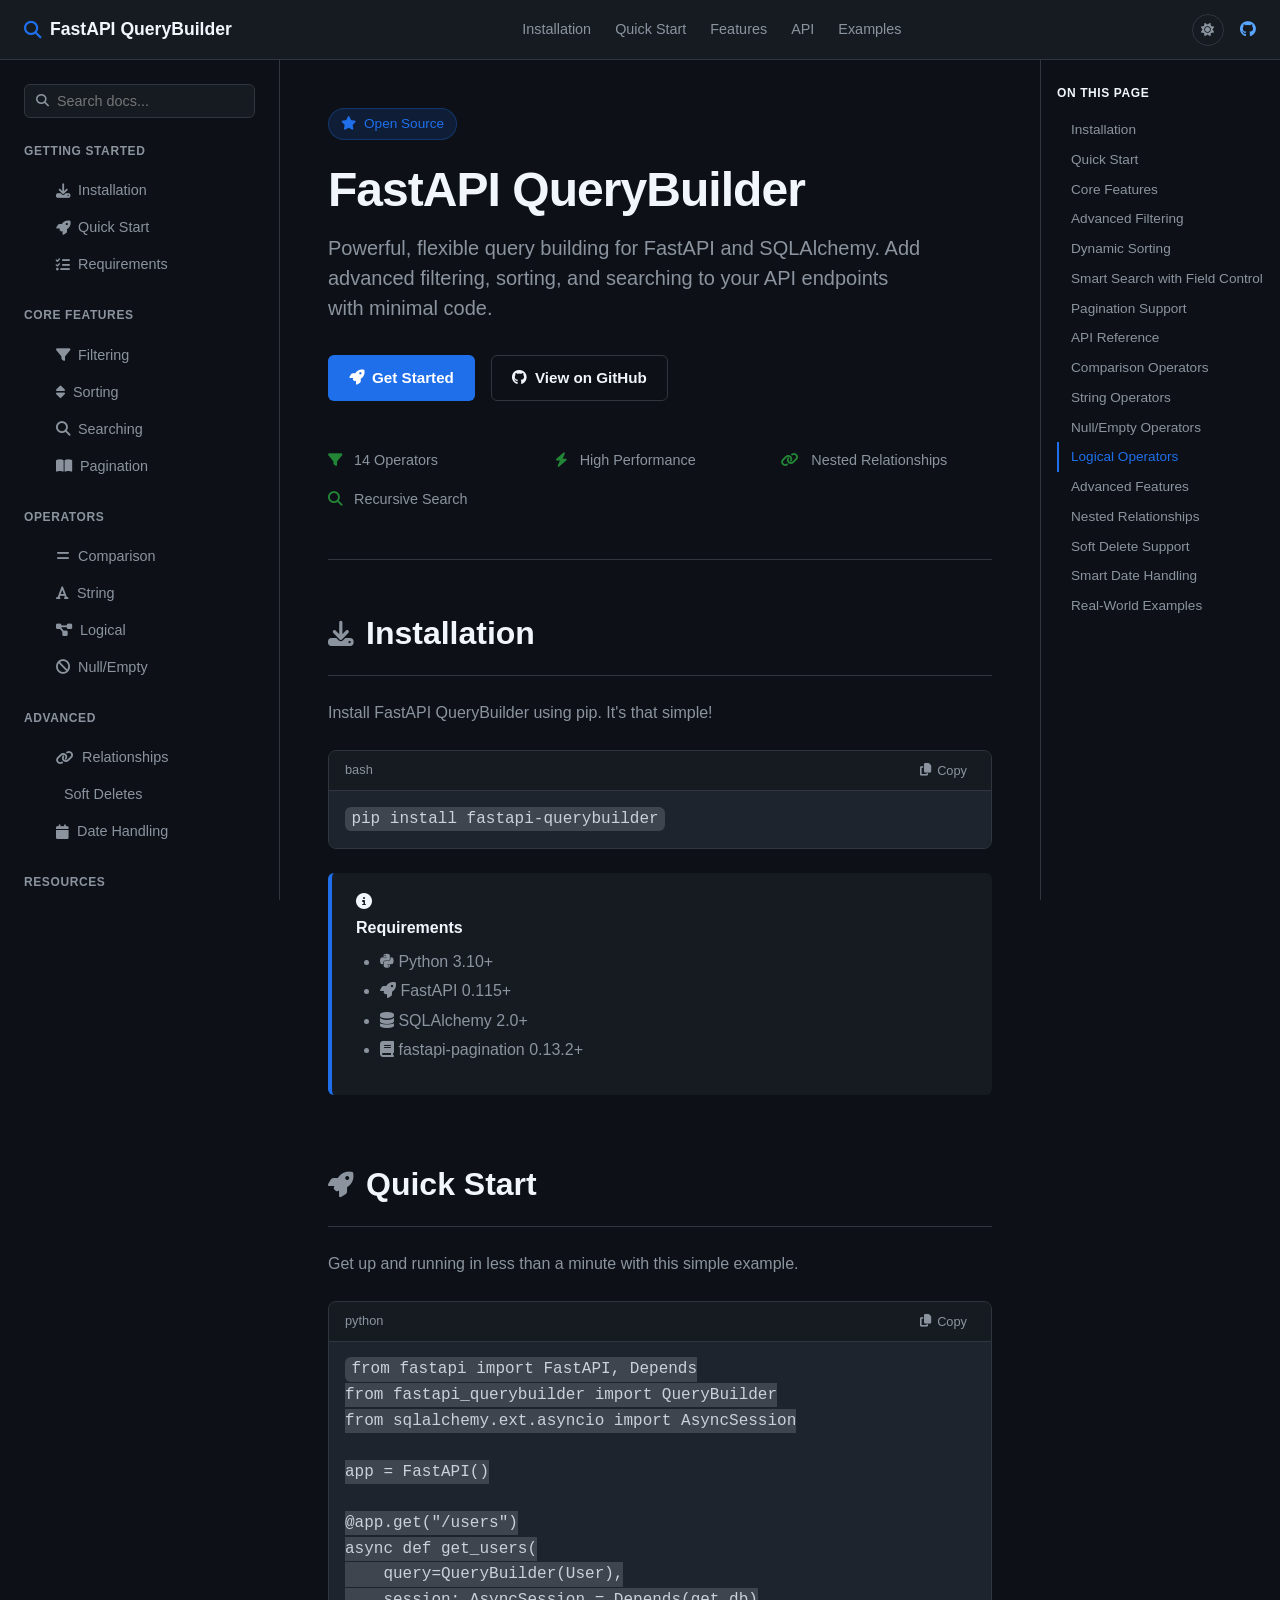
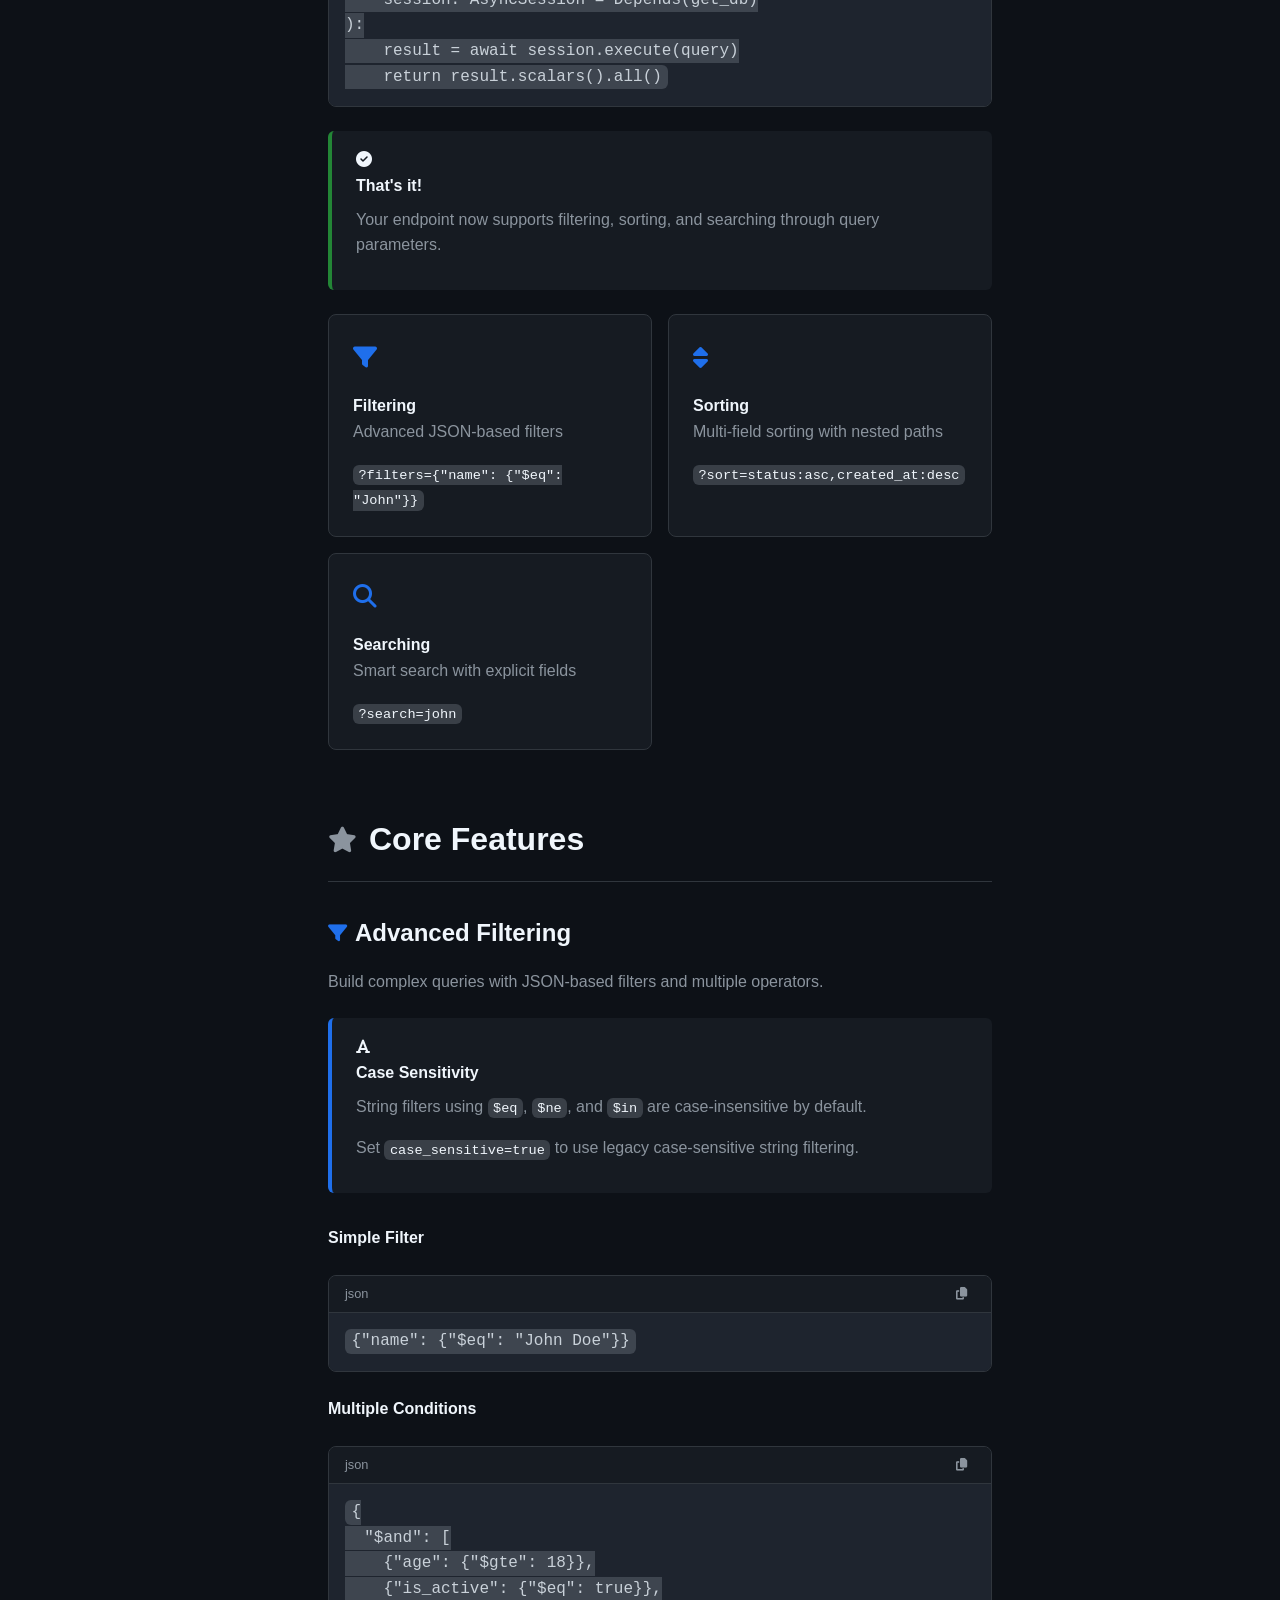
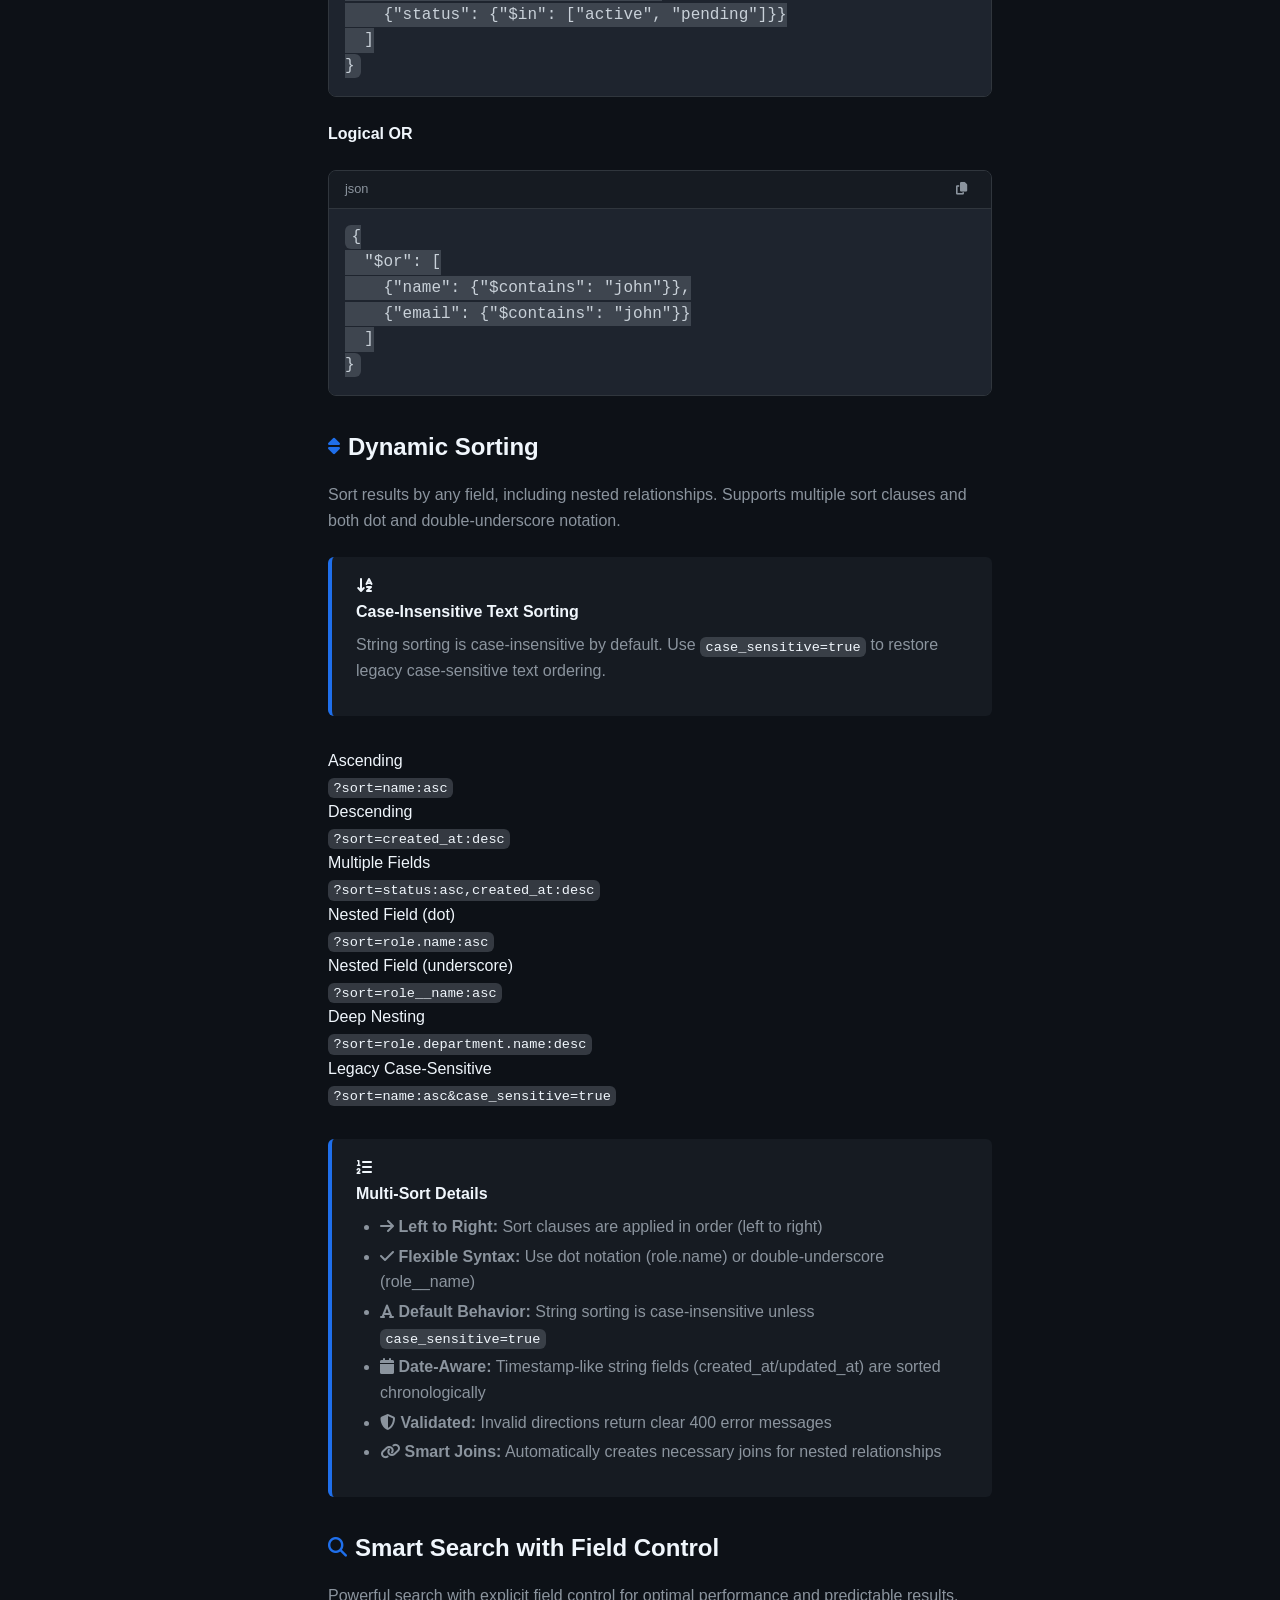
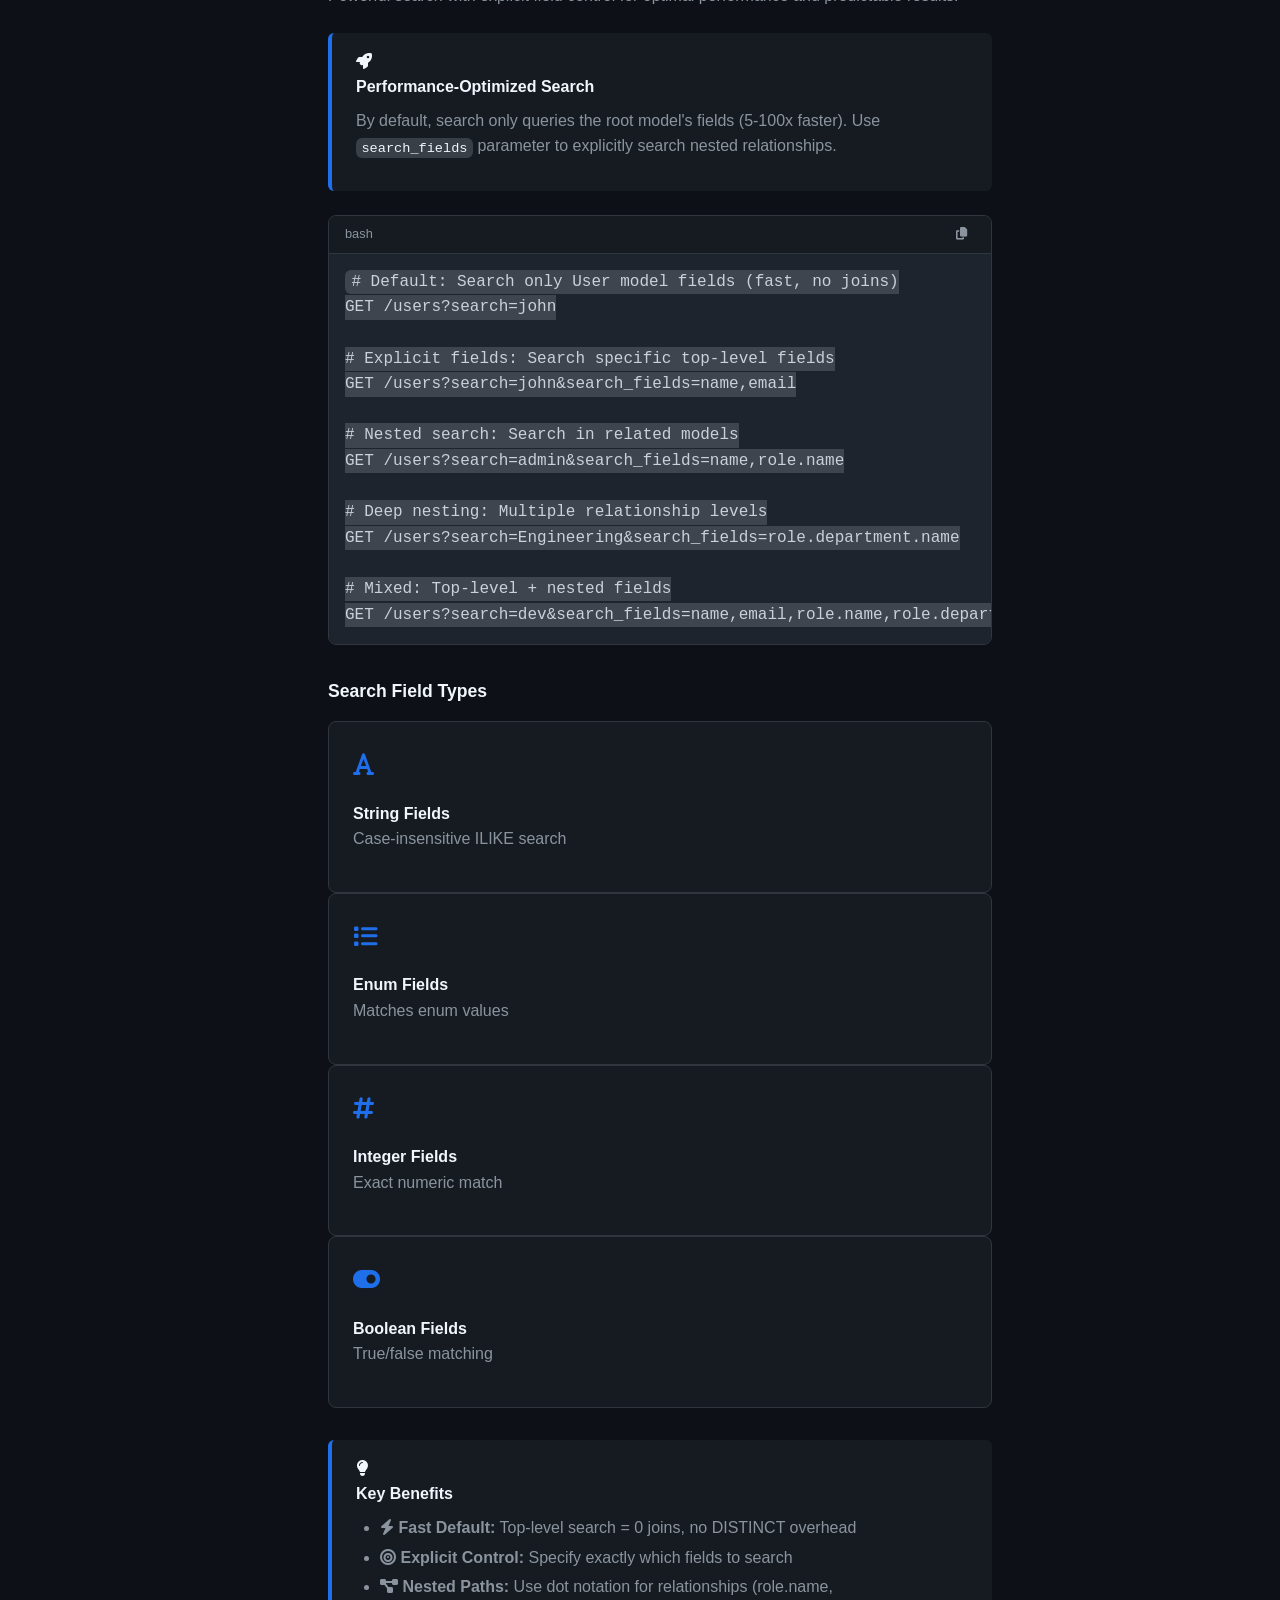
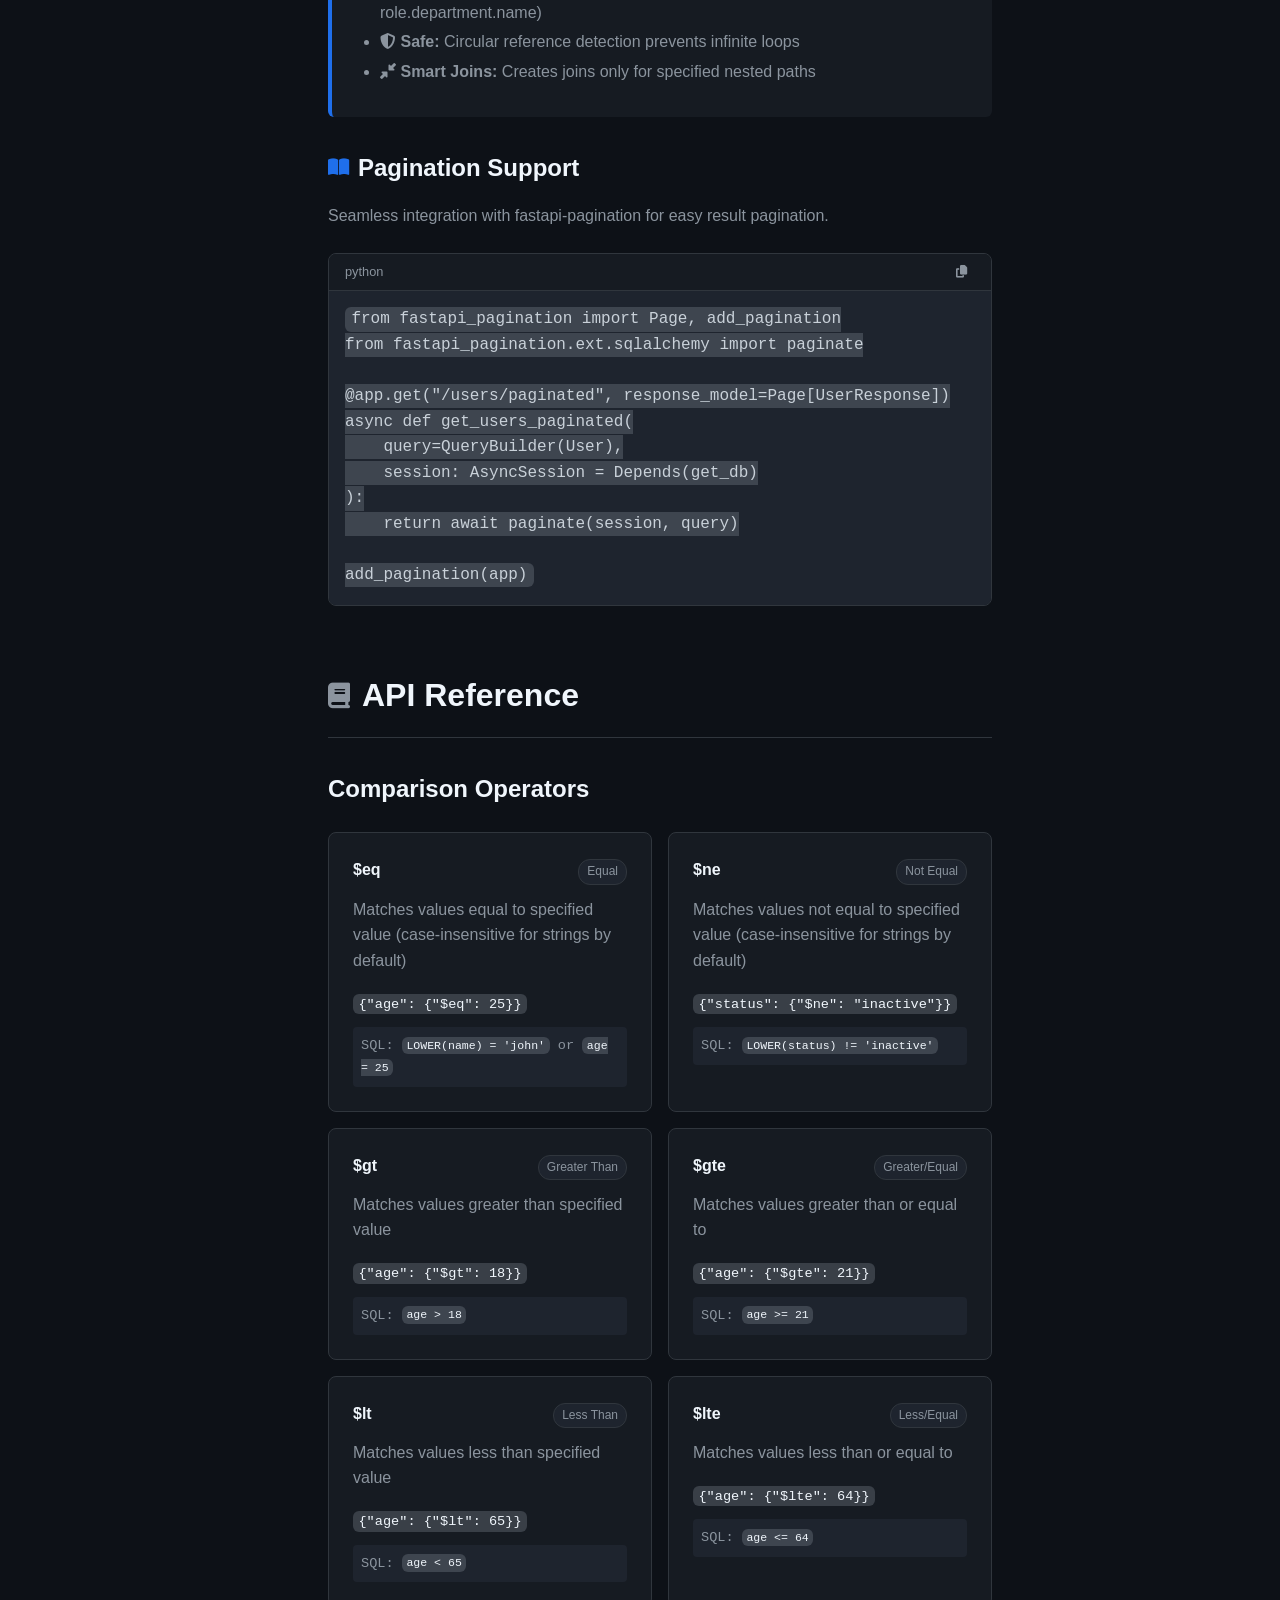
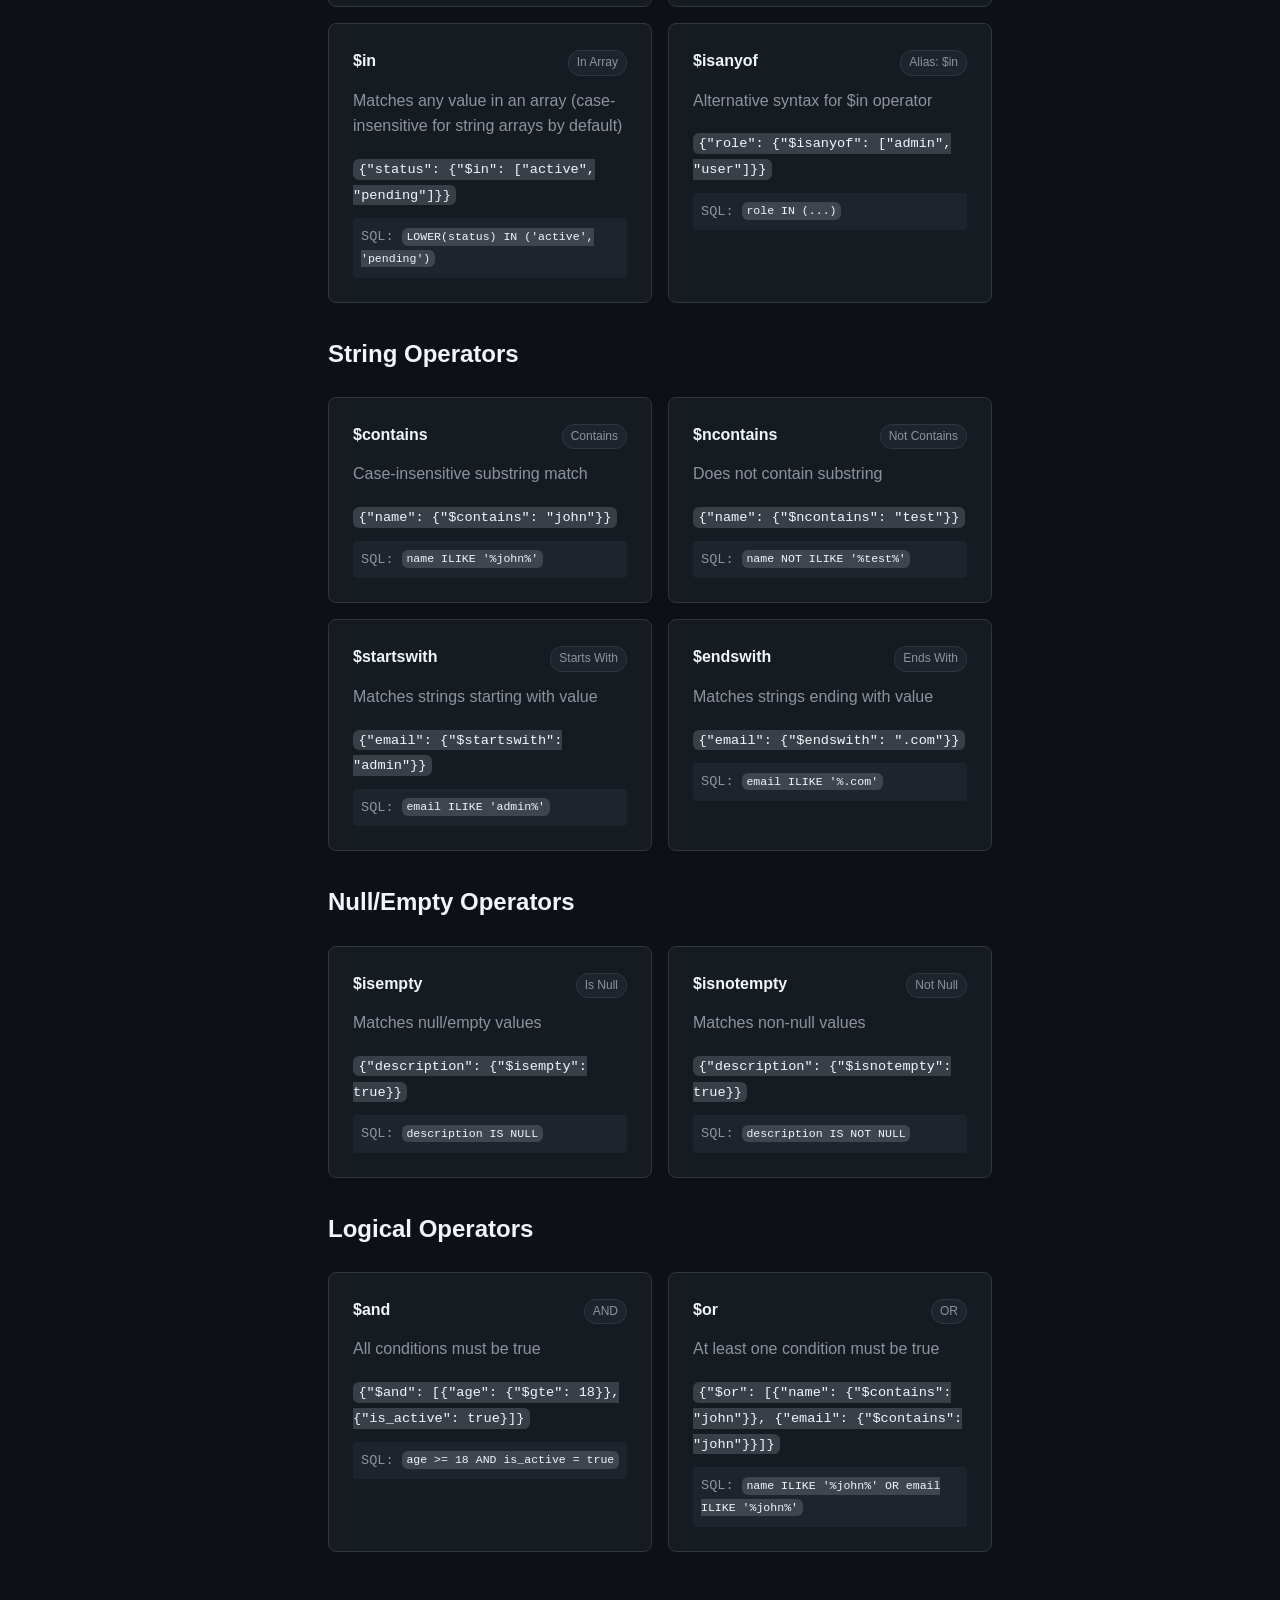
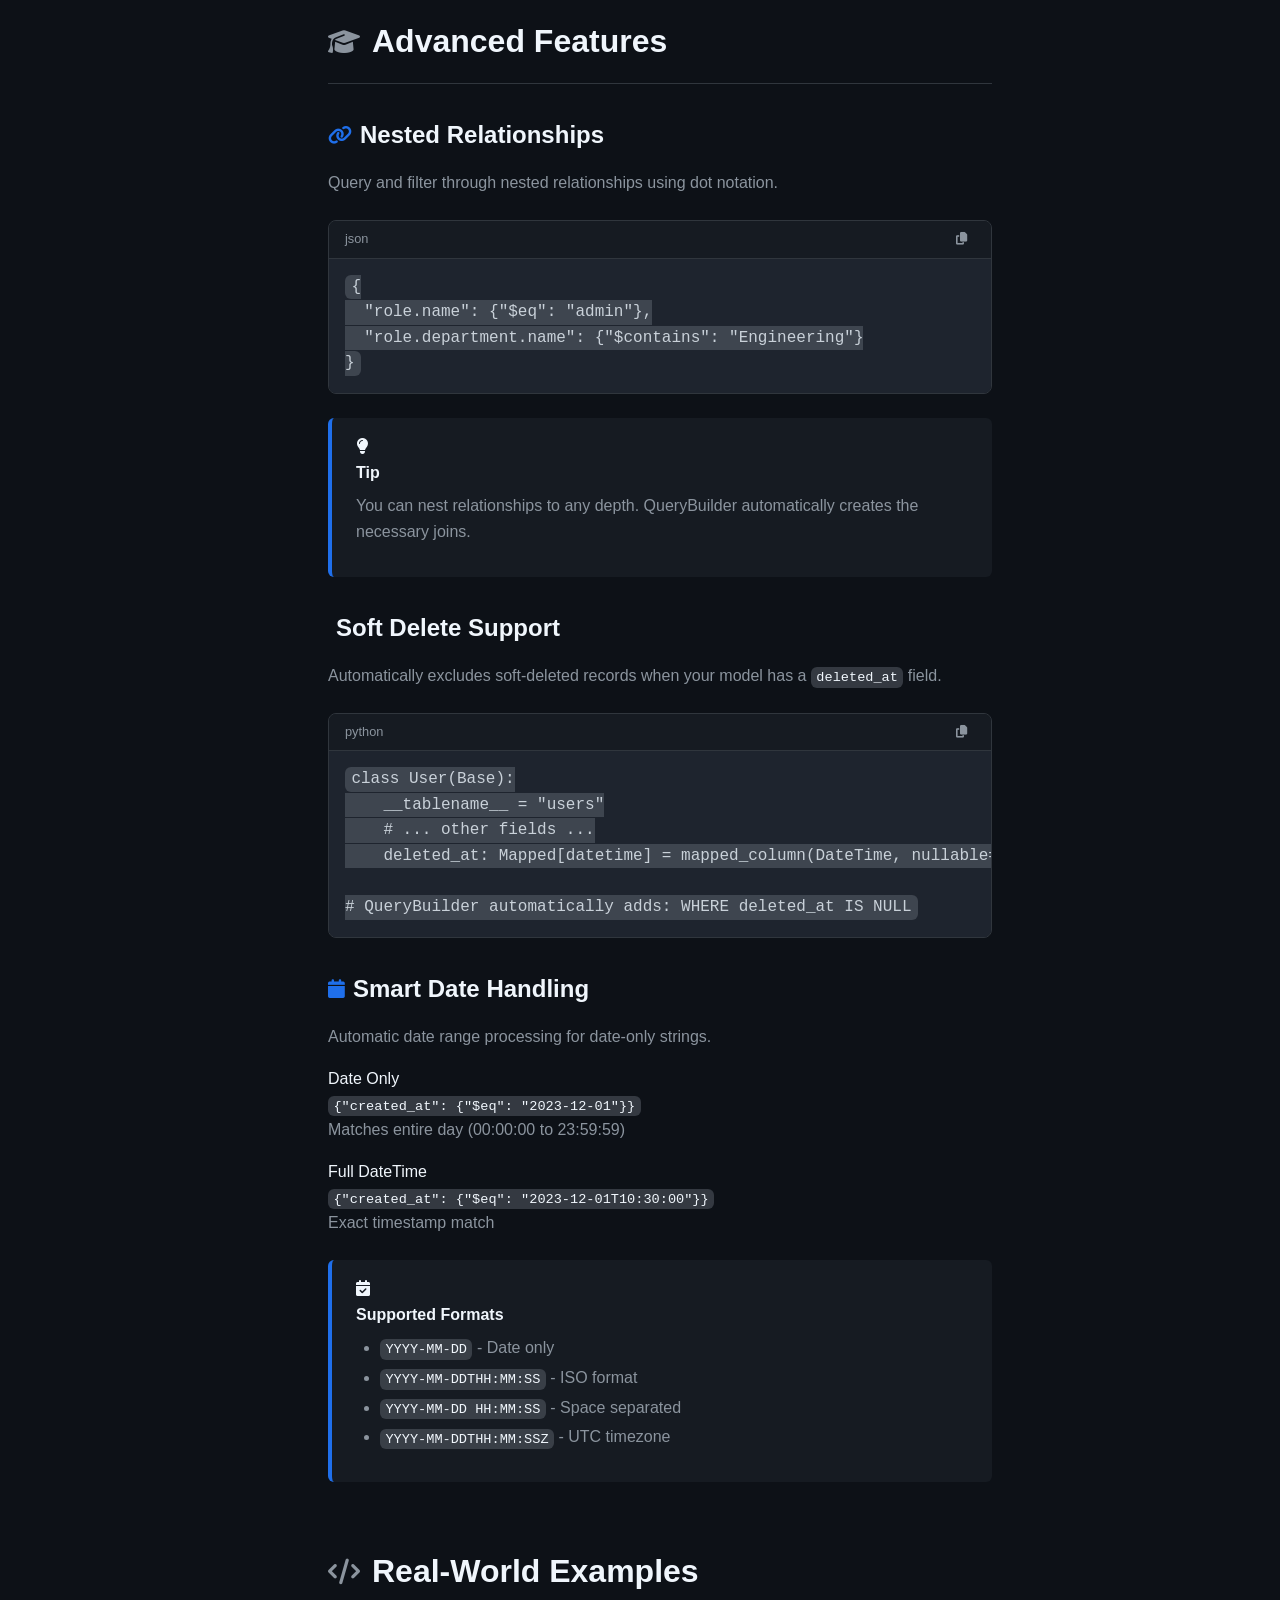
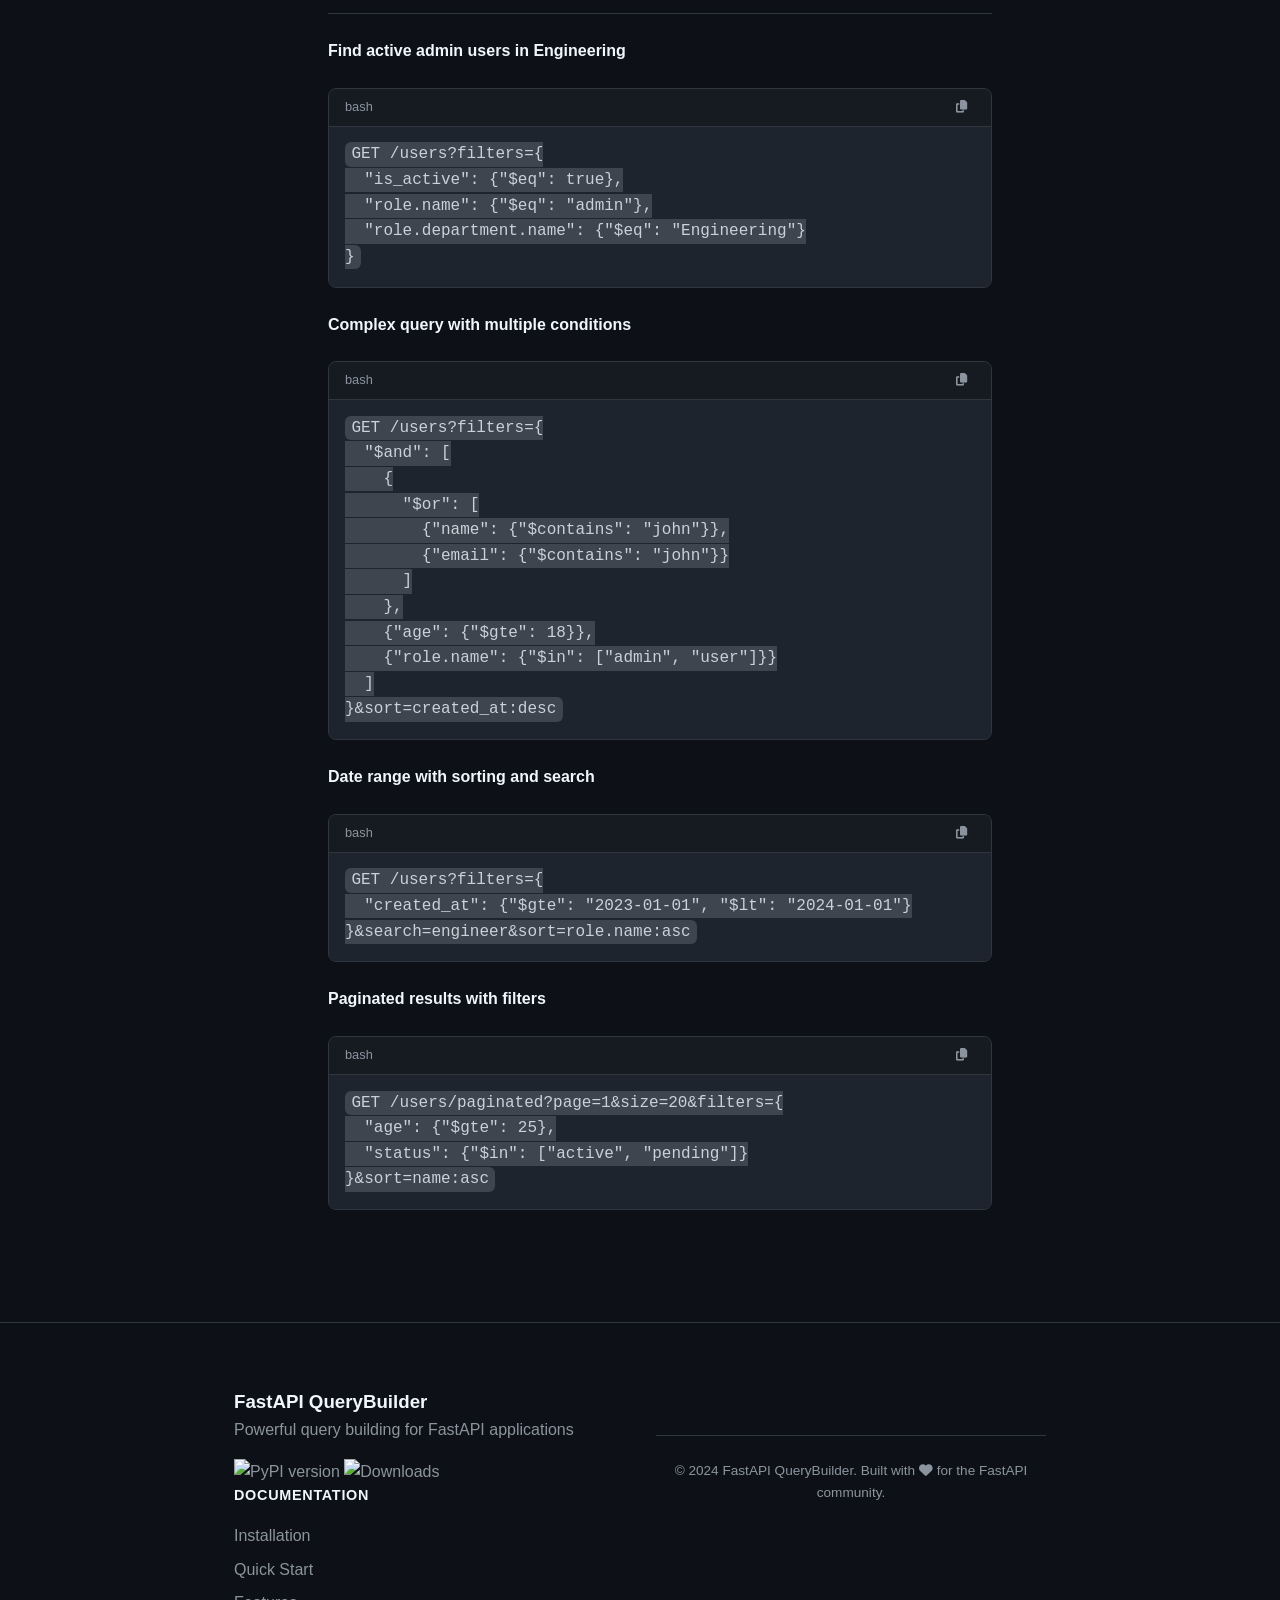
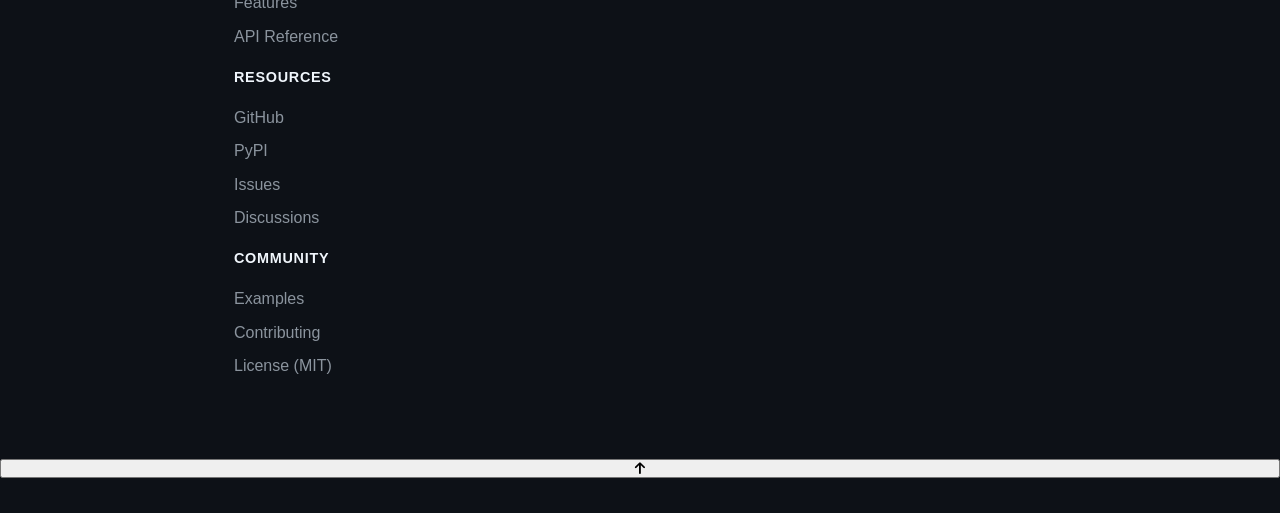
==== commit 9bb41e7d: "Implement case sensitivity for filters and sorting; update documentation and tests" ====
--- a/docs/index.html
+++ b/docs/index.html
@@ -267,7 +267,7 @@
                             <i class="fas fa-search"></i>
                         </div>
                         <h4>Searching</h4>
-                        <p>Global recursive search</p>
+                        <p>Smart search with explicit fields</p>
                         <code>?search=john</code>
                     </div>
                 </div>
@@ -287,6 +287,15 @@
                         Advanced Filtering
                     </h3>
                     <p>Build complex queries with JSON-based filters and multiple operators.</p>
+
+                    <div class="info-card" style="margin-bottom: 2rem;">
+                        <div class="info-card-header">
+                            <i class="fas fa-font"></i>
+                            <h4>Case Sensitivity</h4>
+                        </div>
+                        <p>String filters using <code>$eq</code>, <code>$ne</code>, and <code>$in</code> are case-insensitive by default.</p>
+                        <p>Set <code>case_sensitive=true</code> to use legacy case-sensitive string filtering.</p>
+                    </div>
 
                     <div class="example-tabs">
                         <div class="example-tab">
@@ -349,6 +358,14 @@
                     </h3>
                     <p>Sort results by any field, including nested relationships. Supports multiple sort clauses and both dot and double-underscore notation.</p>
 
+                    <div class="info-card" style="margin-bottom: 2rem;">
+                        <div class="info-card-header">
+                            <i class="fas fa-sort-alpha-down"></i>
+                            <h4>Case-Insensitive Text Sorting</h4>
+                        </div>
+                        <p>String sorting is case-insensitive by default. Use <code>case_sensitive=true</code> to restore legacy case-sensitive text ordering.</p>
+                    </div>
+
                     <div class="sort-grid">
                         <div class="sort-card">
                             <div class="sort-label">Ascending</div>
@@ -374,6 +391,10 @@
                             <div class="sort-label">Deep Nesting</div>
                             <code>?sort=role.department.name:desc</code>
                         </div>
+                        <div class="sort-card">
+                            <div class="sort-label">Legacy Case-Sensitive</div>
+                            <code>?sort=name:asc&case_sensitive=true</code>
+                        </div>
                     </div>
 
                     <div class="info-card" style="margin-top: 2rem;">
@@ -384,6 +405,7 @@
                         <ul class="requirements-list">
                             <li><i class="fas fa-arrow-right"></i> <strong>Left to Right:</strong> Sort clauses are applied in order (left to right)</li>
                             <li><i class="fas fa-check"></i> <strong>Flexible Syntax:</strong> Use dot notation (role.name) or double-underscore (role__name)</li>
+                            <li><i class="fas fa-font"></i> <strong>Default Behavior:</strong> String sorting is case-insensitive unless <code>case_sensitive=true</code></li>
                             <li><i class="fas fa-calendar"></i> <strong>Date-Aware:</strong> Timestamp-like string fields (created_at/updated_at) are sorted chronologically</li>
                             <li><i class="fas fa-shield-alt"></i> <strong>Validated:</strong> Invalid directions return clear 400 error messages</li>
                             <li><i class="fas fa-link"></i> <strong>Smart Joins:</strong> Automatically creates necessary joins for nested relationships</li>
@@ -524,9 +546,9 @@
                                 <h4>$eq</h4>
                                 <span class="operator-badge">Equal</span>
                             </div>
-                            <p>Matches values equal to specified value</p>
+                            <p>Matches values equal to specified value (case-insensitive for strings by default)</p>
                             <code>{"age": {"$eq": 25}}</code>
-                            <div class="operator-sql">SQL: <code>age = 25</code></div>
+                            <div class="operator-sql">SQL: <code>LOWER(name) = 'john'</code> or <code>age = 25</code></div>
                         </div>
 
                         <div class="operator-card">
@@ -534,9 +556,9 @@
                                 <h4>$ne</h4>
                                 <span class="operator-badge">Not Equal</span>
                             </div>
-                            <p>Matches values not equal to specified value</p>
+                            <p>Matches values not equal to specified value (case-insensitive for strings by default)</p>
                             <code>{"status": {"$ne": "inactive"}}</code>
-                            <div class="operator-sql">SQL: <code>status != 'inactive'</code></div>
+                            <div class="operator-sql">SQL: <code>LOWER(status) != 'inactive'</code></div>
                         </div>
 
                         <div class="operator-card">
@@ -584,9 +606,9 @@
                                 <h4>$in</h4>
                                 <span class="operator-badge">In Array</span>
                             </div>
-                            <p>Matches any value in an array</p>
+                            <p>Matches any value in an array (case-insensitive for string arrays by default)</p>
                             <code>{"status": {"$in": ["active", "pending"]}}</code>
-                            <div class="operator-sql">SQL: <code>status IN (...)</code></div>
+                            <div class="operator-sql">SQL: <code>LOWER(status) IN ('active', 'pending')</code></div>
                         </div>
 
                         <div class="operator-card">
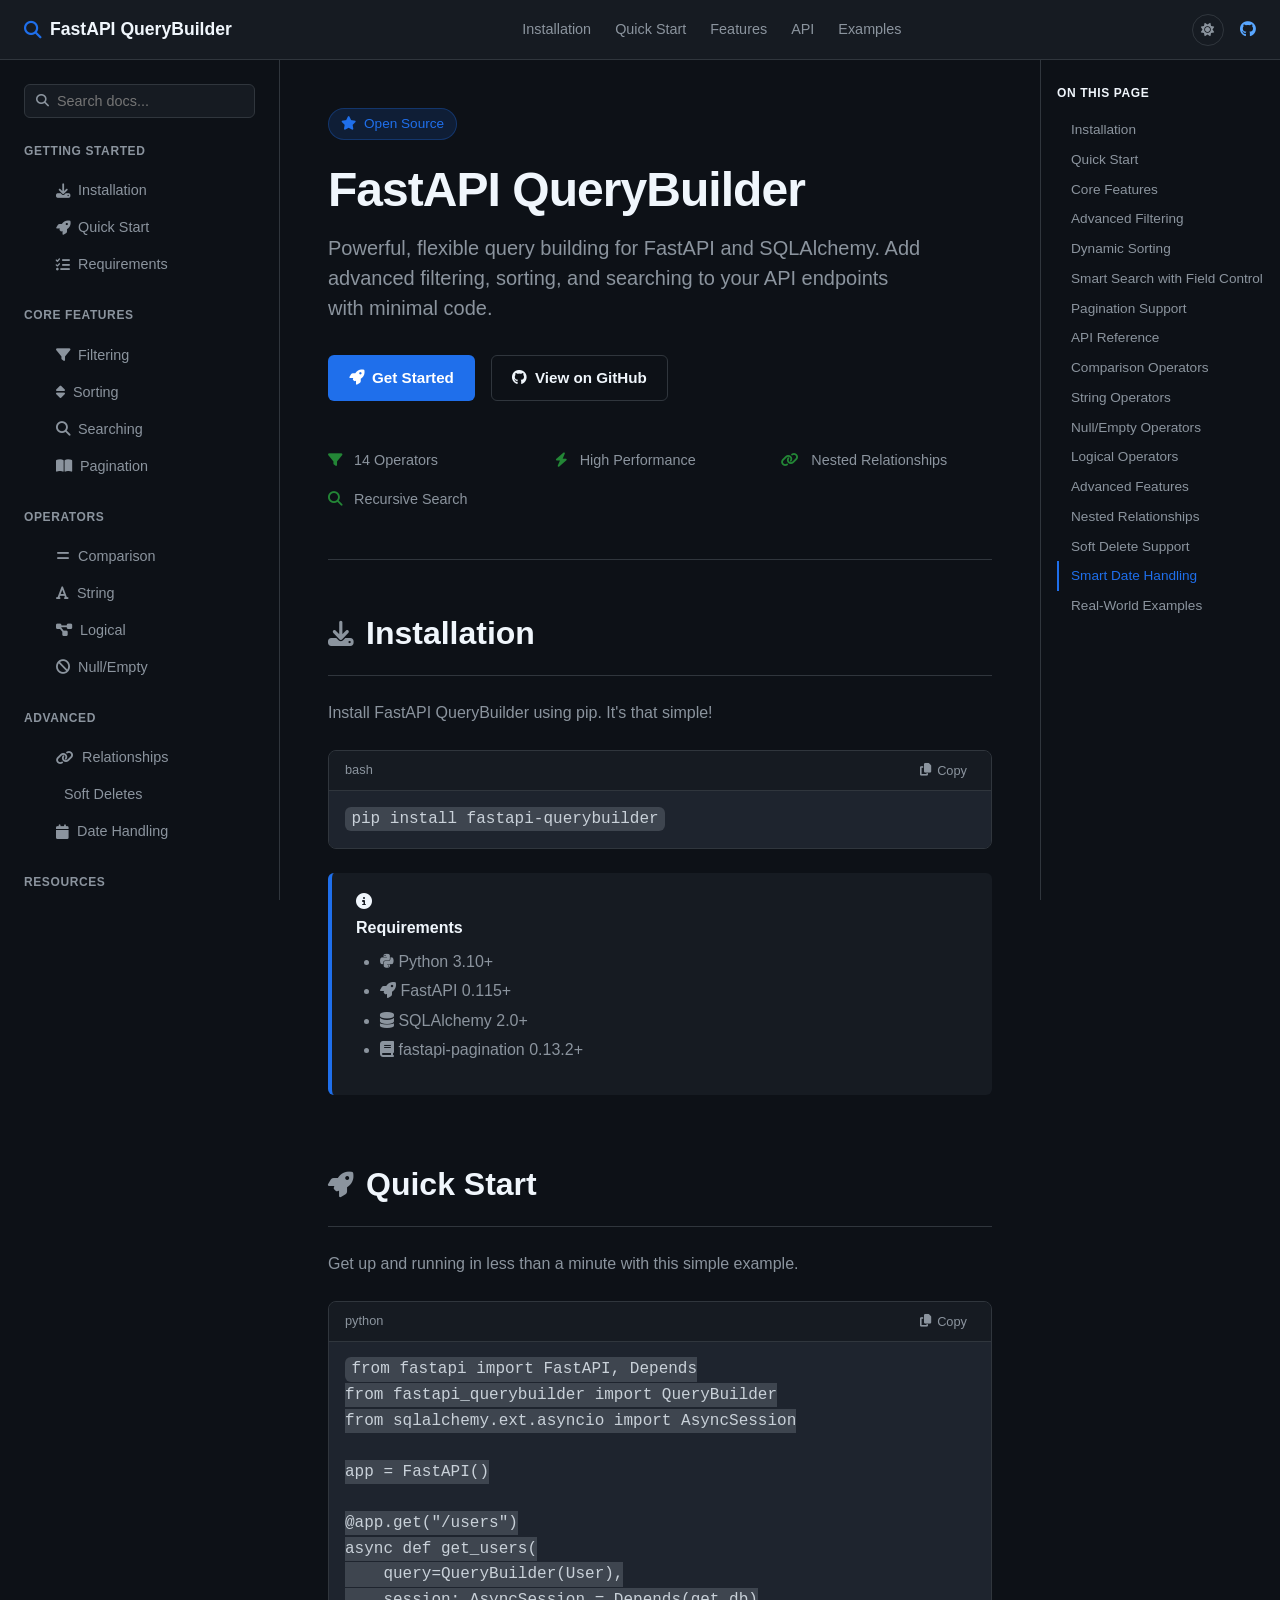
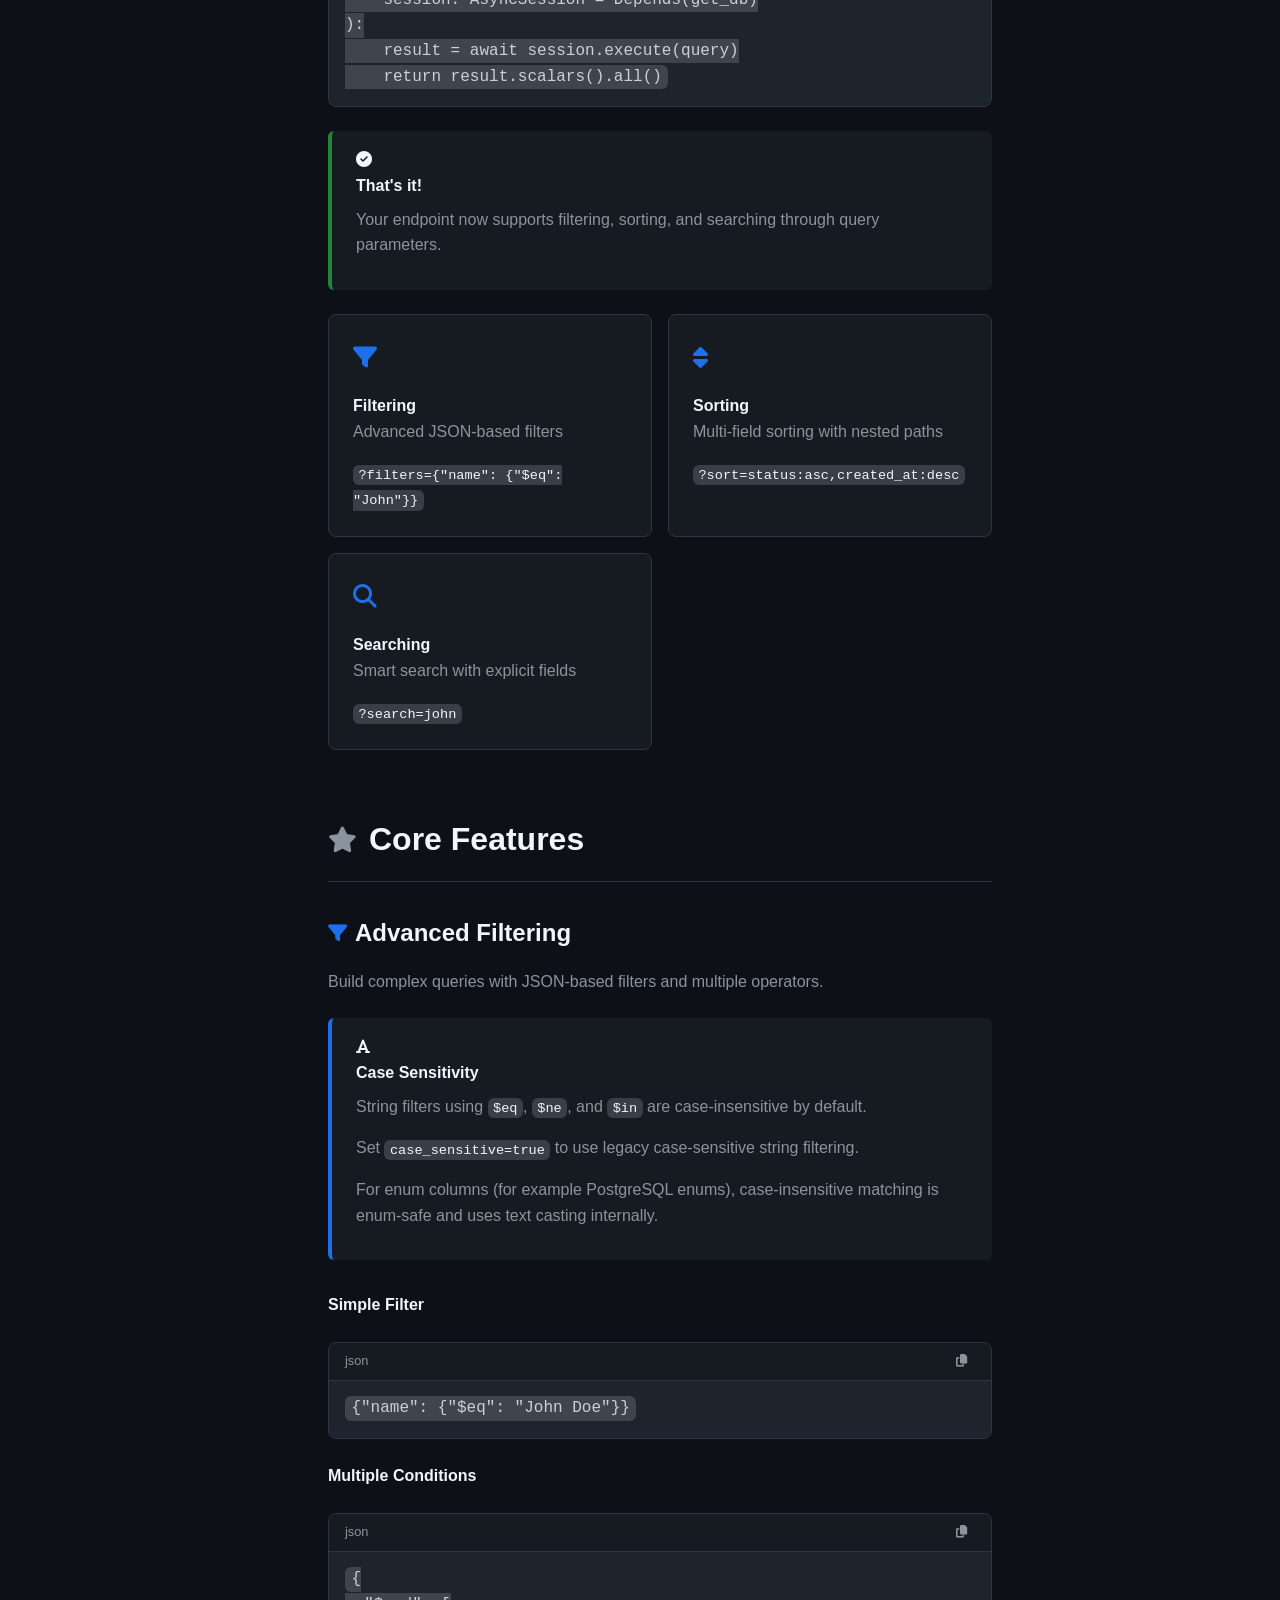
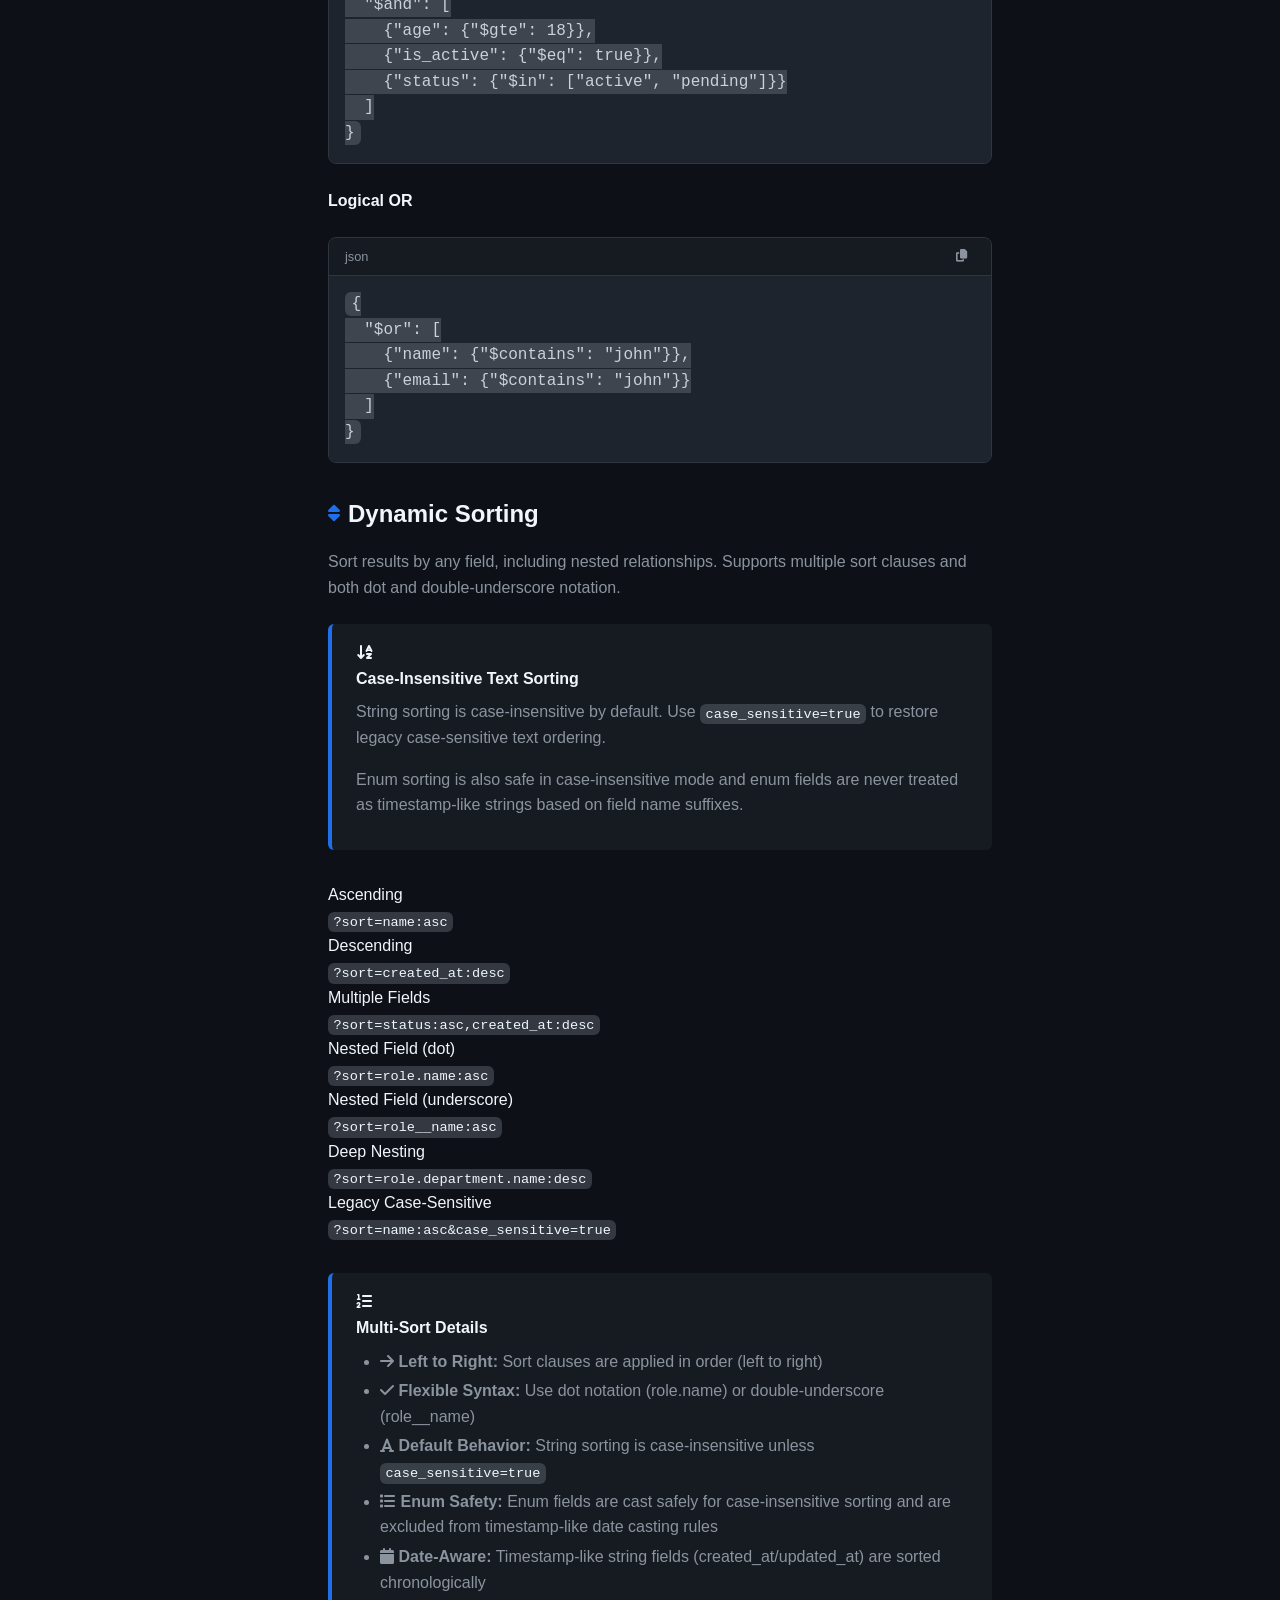
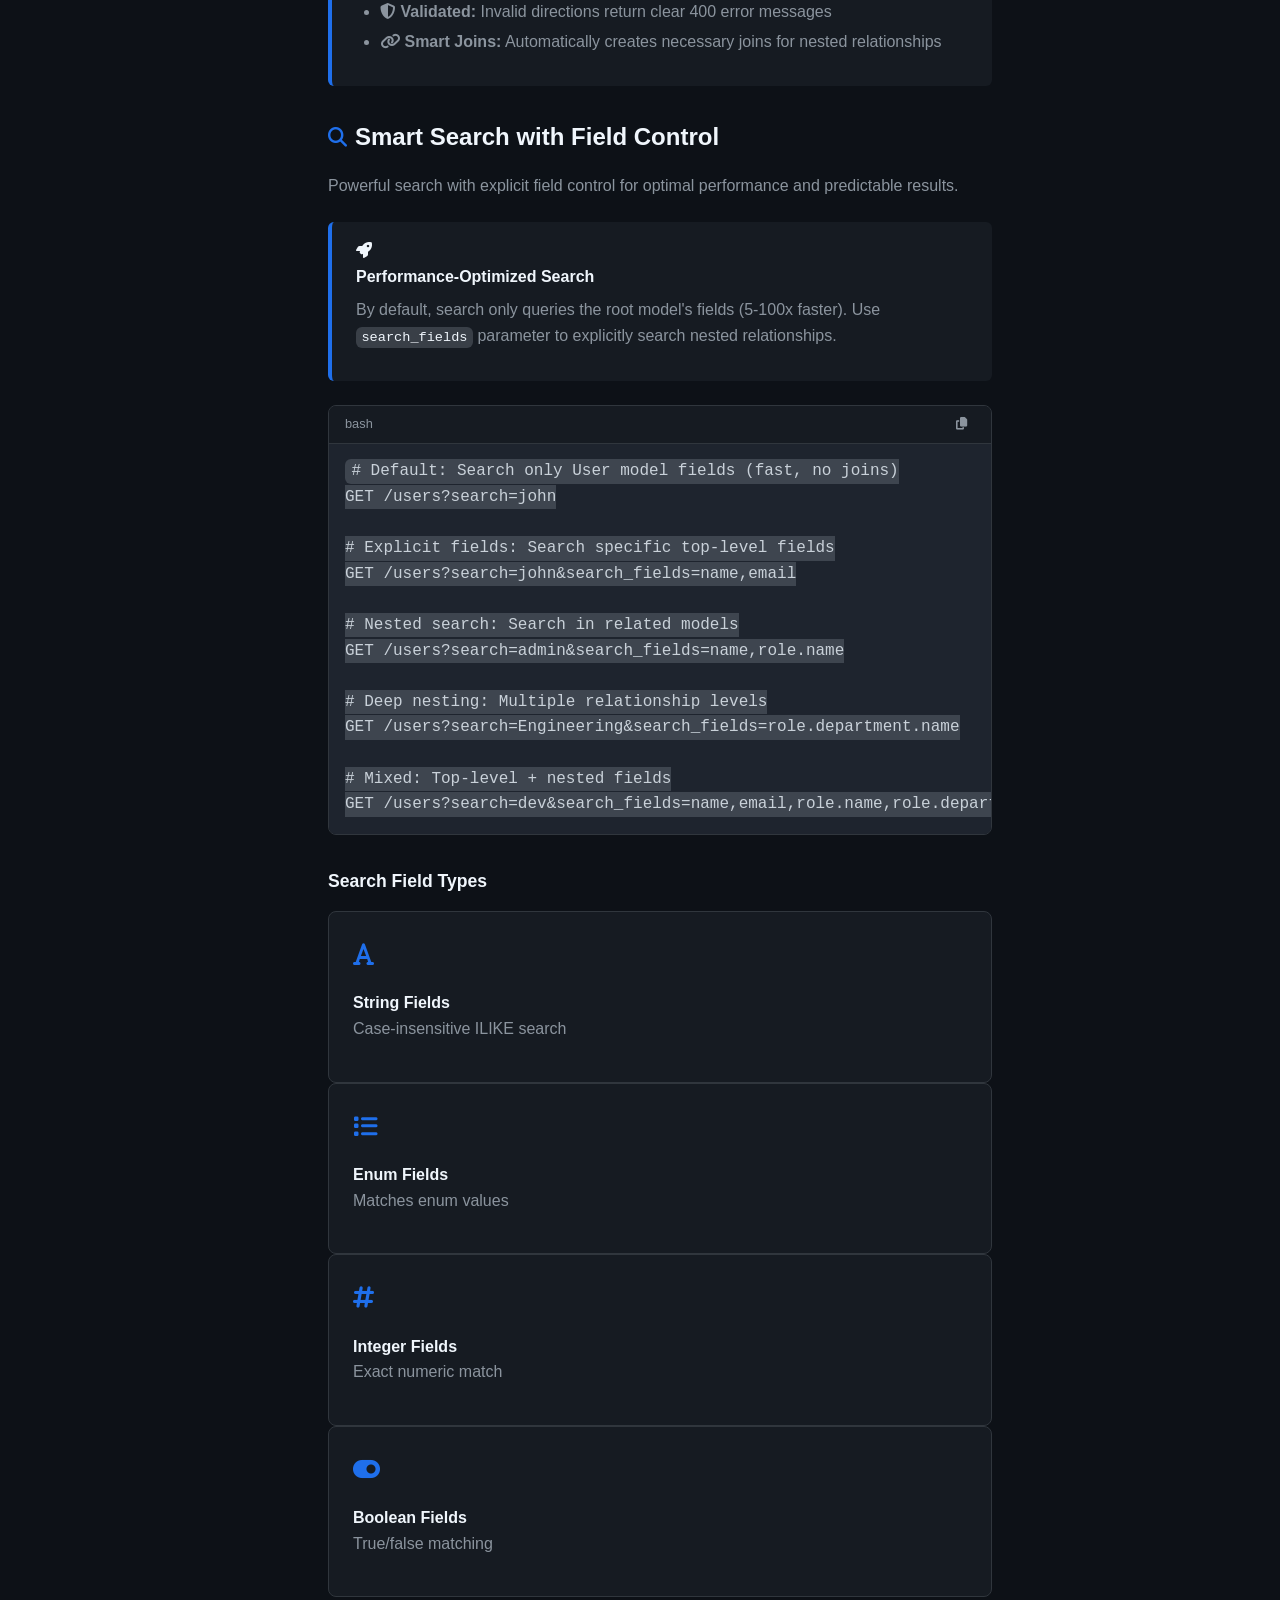
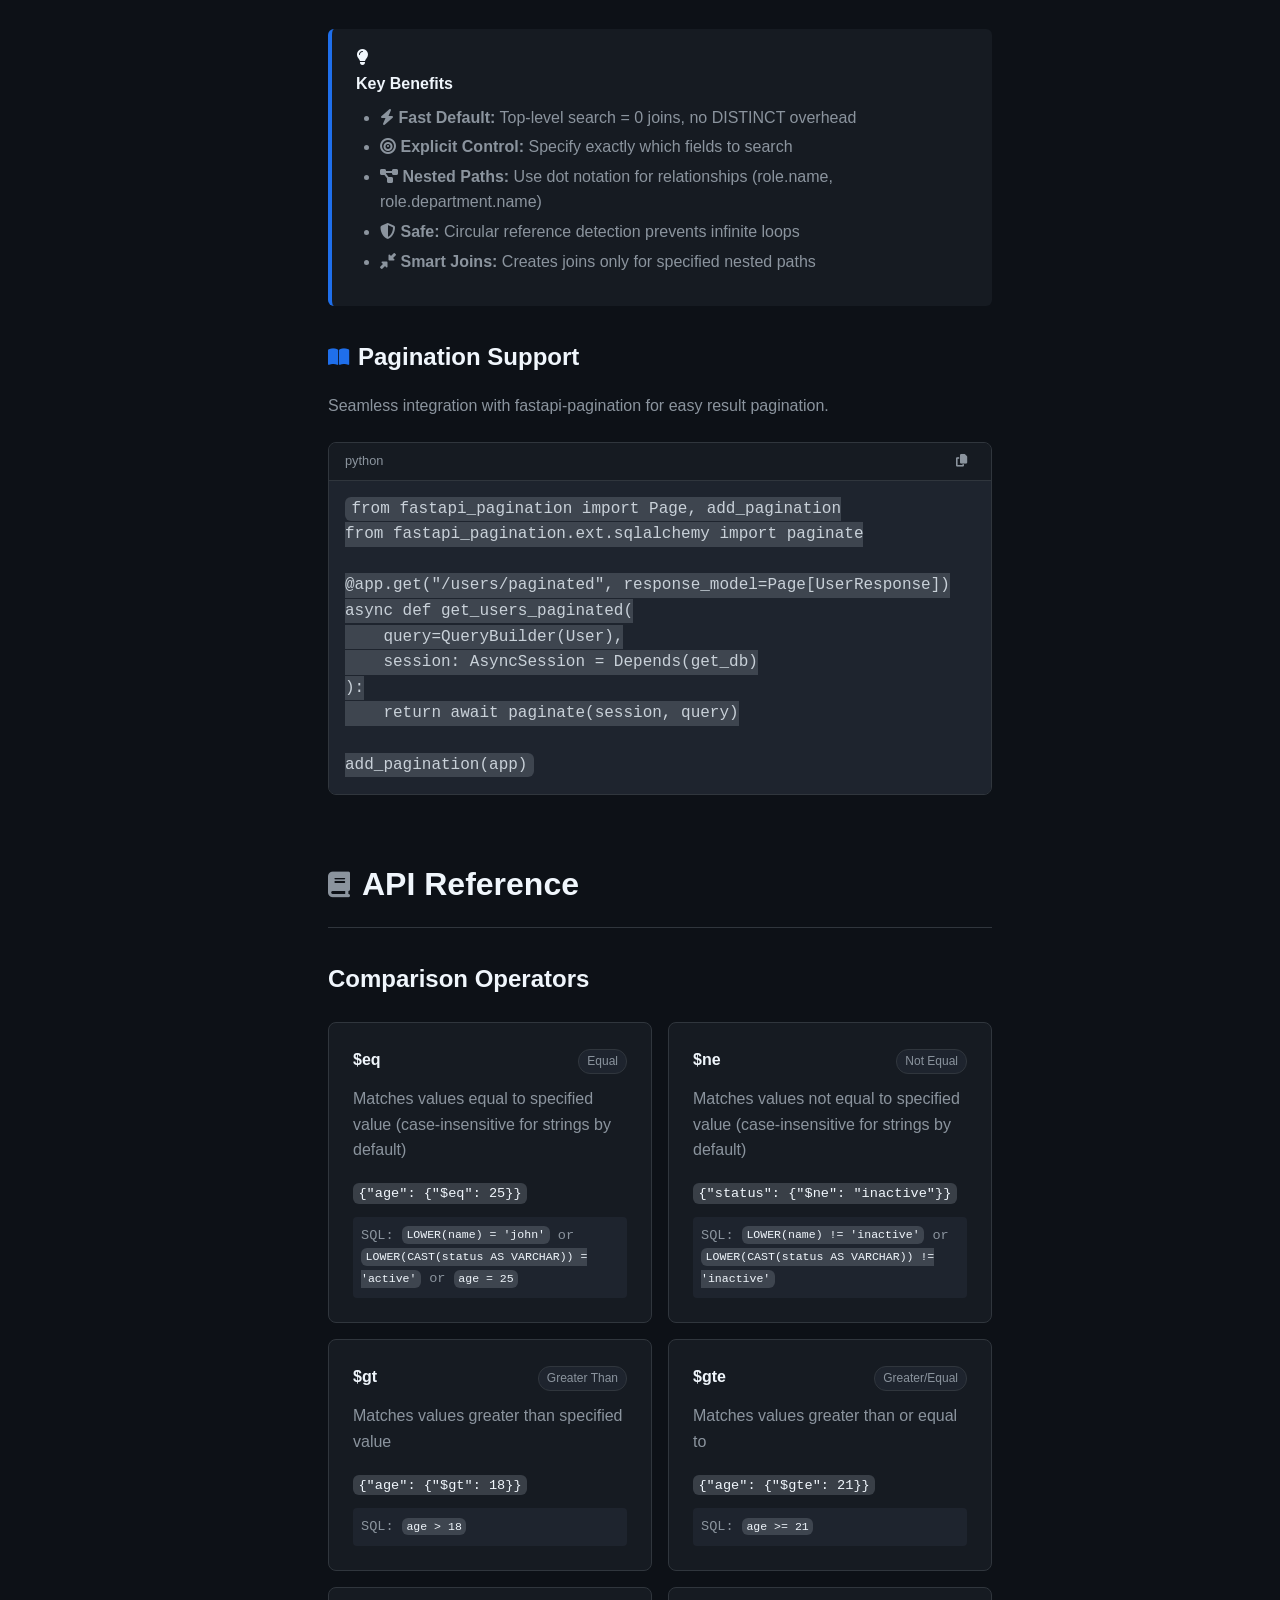
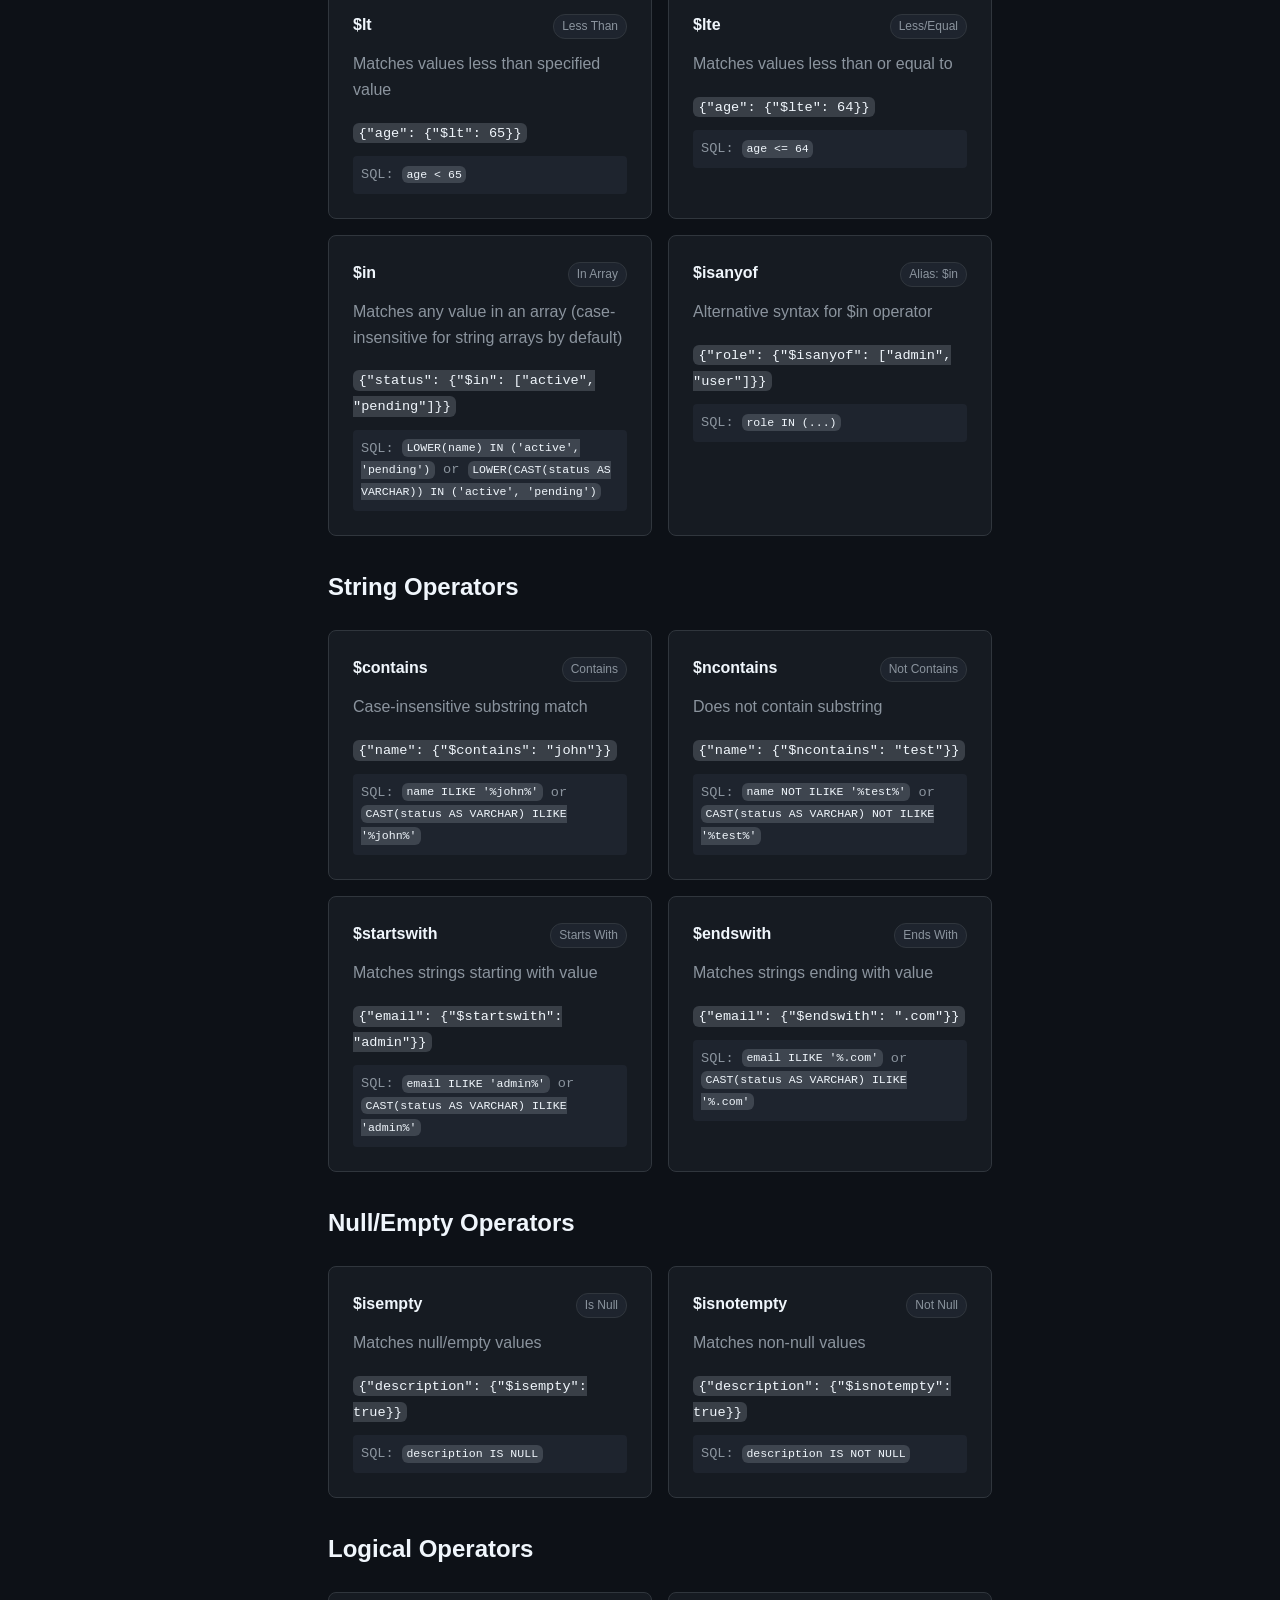
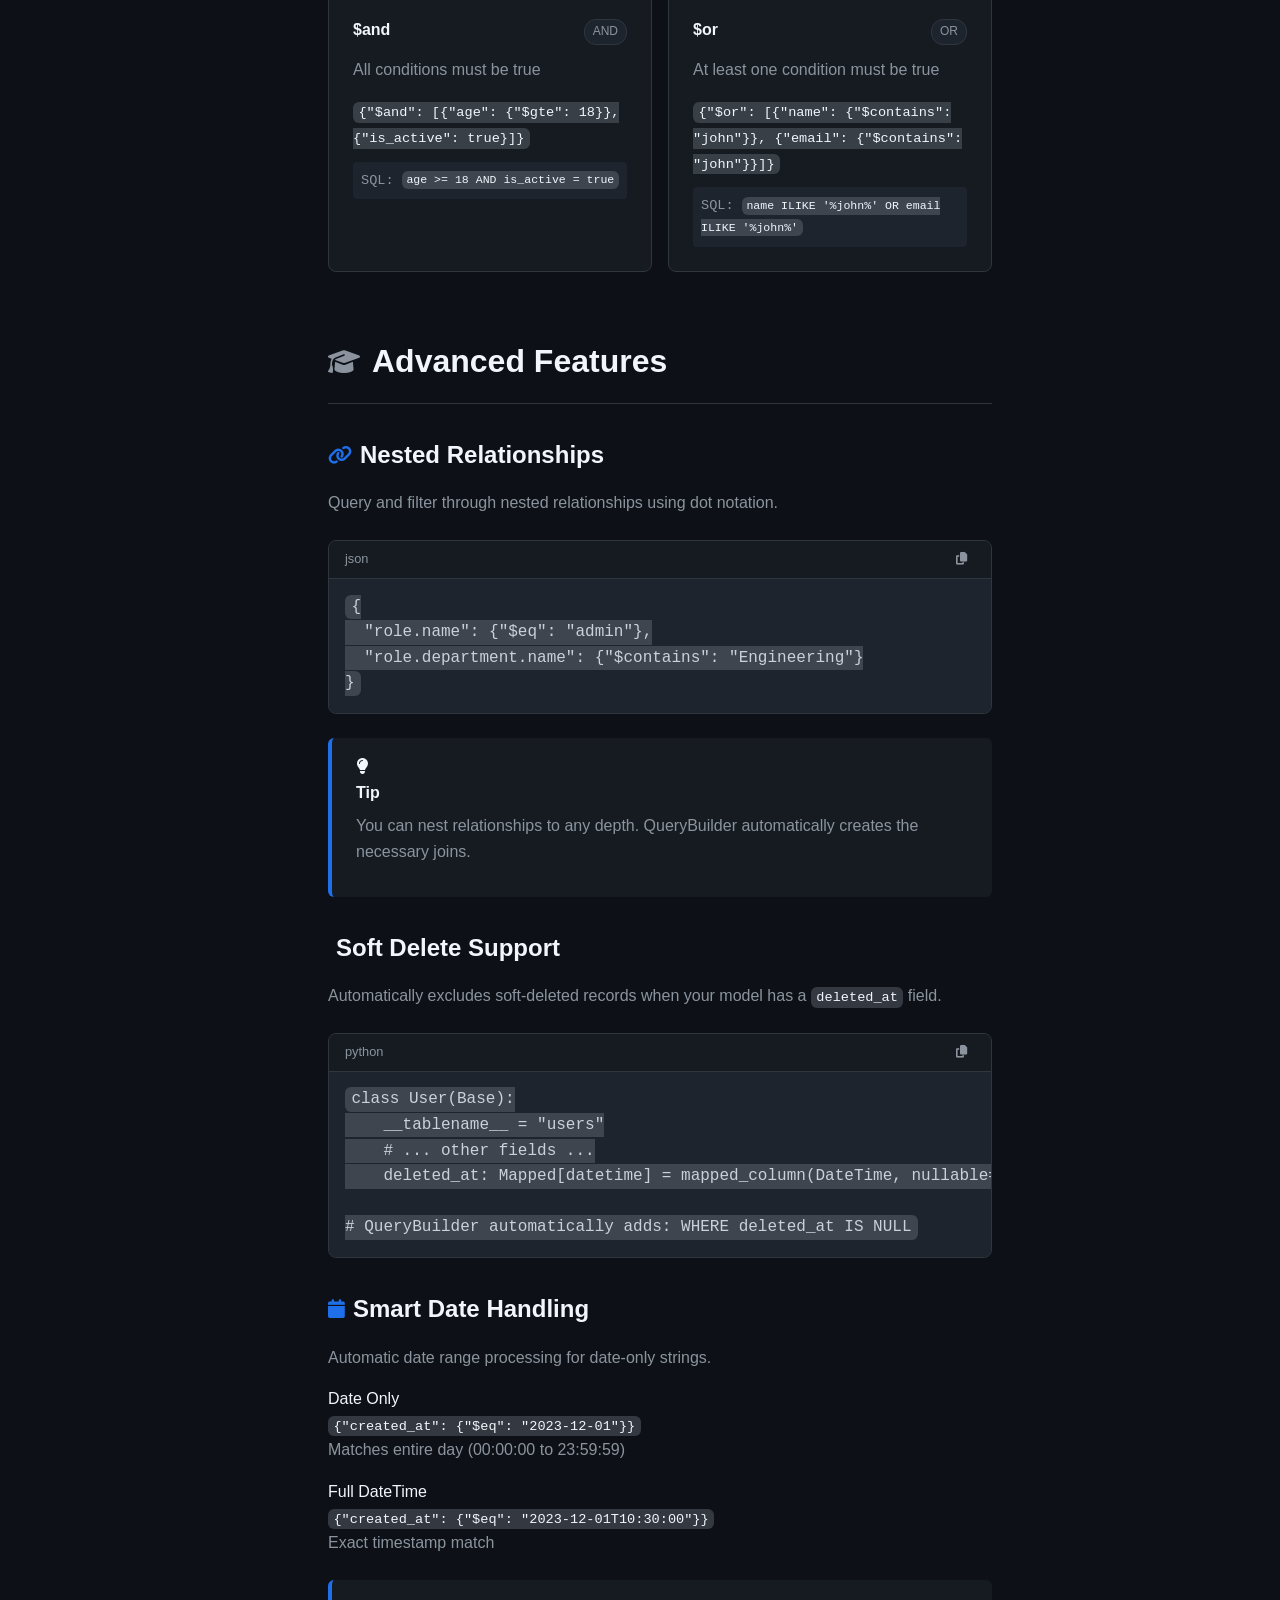
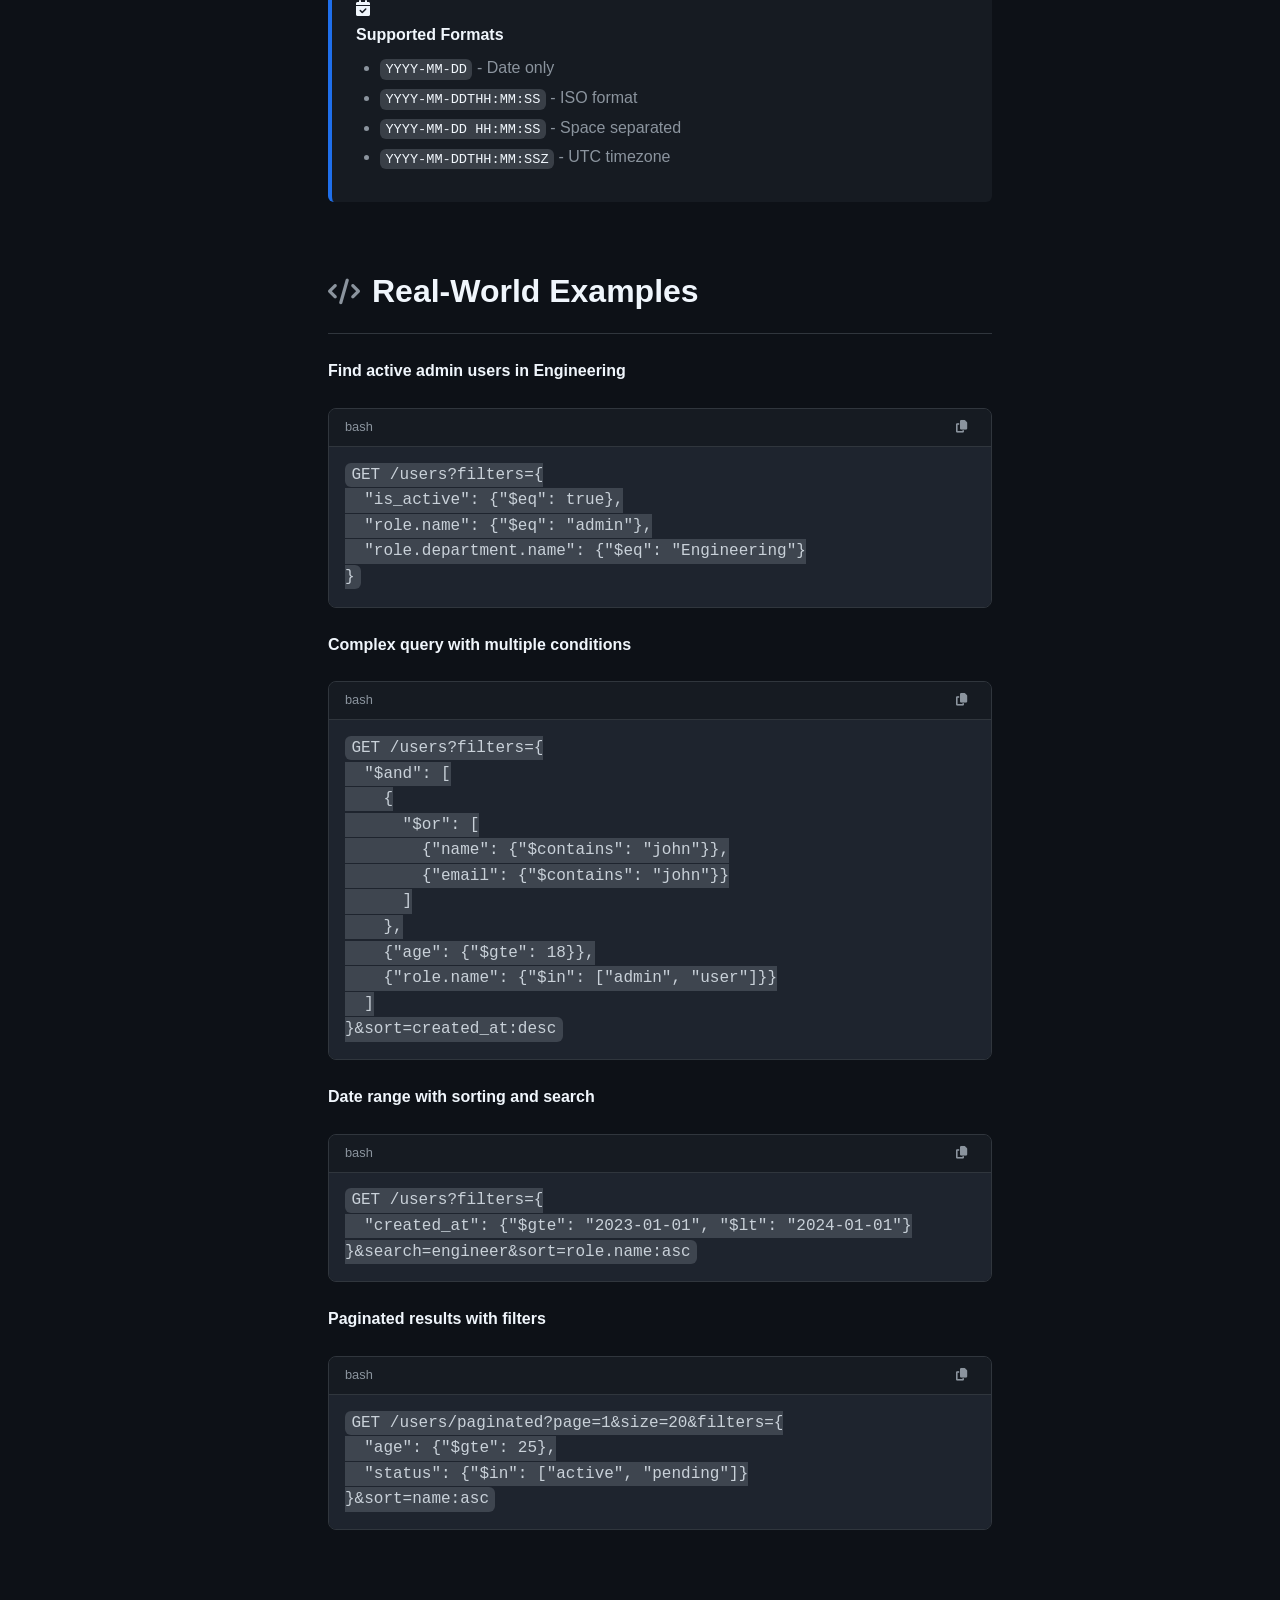
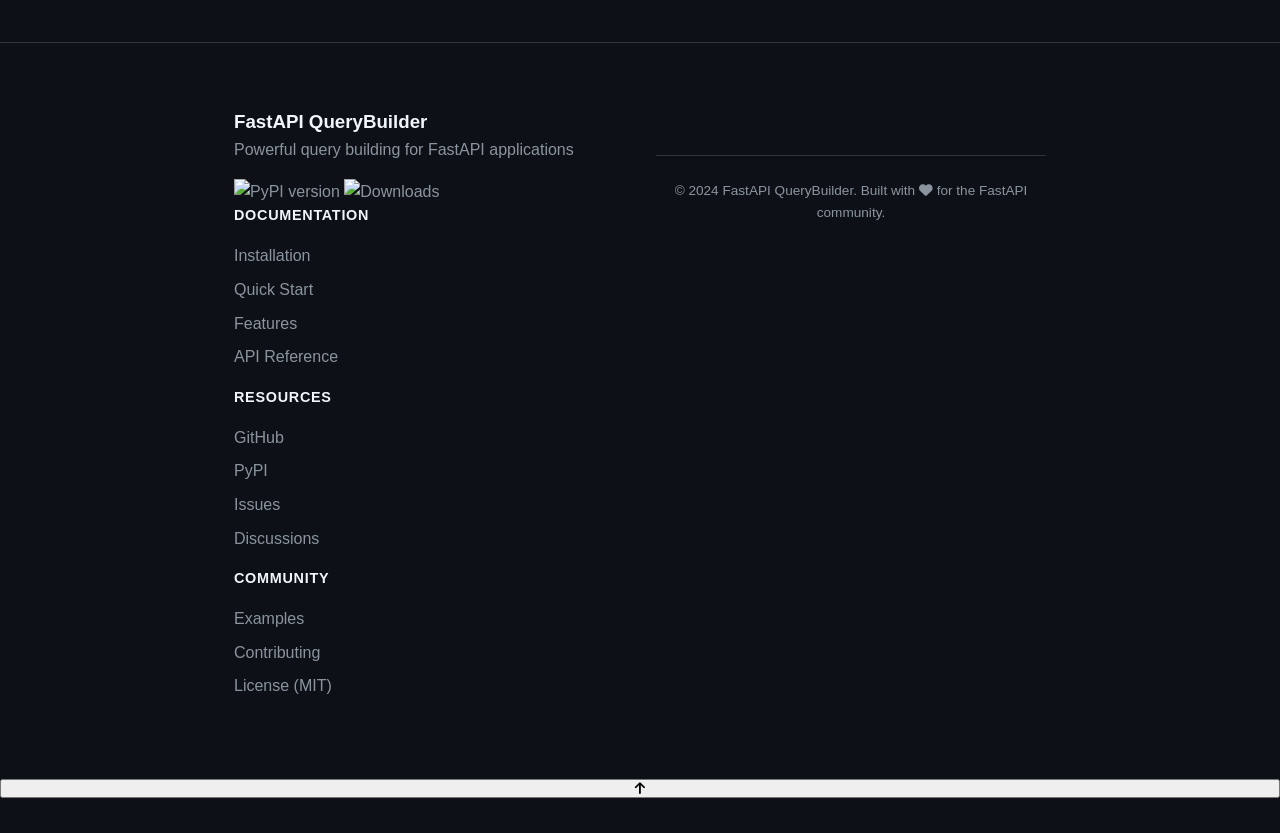
==== commit f52fd48c: "Enhance case-insensitive handling for SQL enums and update documentation; add tests for enum behavio" ====
--- a/docs/index.html
+++ b/docs/index.html
@@ -295,6 +295,7 @@
                         </div>
                         <p>String filters using <code>$eq</code>, <code>$ne</code>, and <code>$in</code> are case-insensitive by default.</p>
                         <p>Set <code>case_sensitive=true</code> to use legacy case-sensitive string filtering.</p>
+                        <p>For enum columns (for example PostgreSQL enums), case-insensitive matching is enum-safe and uses text casting internally.</p>
                     </div>
 
                     <div class="example-tabs">
@@ -364,6 +365,7 @@
                             <h4>Case-Insensitive Text Sorting</h4>
                         </div>
                         <p>String sorting is case-insensitive by default. Use <code>case_sensitive=true</code> to restore legacy case-sensitive text ordering.</p>
+                        <p>Enum sorting is also safe in case-insensitive mode and enum fields are never treated as timestamp-like strings based on field name suffixes.</p>
                     </div>
 
                     <div class="sort-grid">
@@ -406,6 +408,7 @@
                             <li><i class="fas fa-arrow-right"></i> <strong>Left to Right:</strong> Sort clauses are applied in order (left to right)</li>
                             <li><i class="fas fa-check"></i> <strong>Flexible Syntax:</strong> Use dot notation (role.name) or double-underscore (role__name)</li>
                             <li><i class="fas fa-font"></i> <strong>Default Behavior:</strong> String sorting is case-insensitive unless <code>case_sensitive=true</code></li>
+                            <li><i class="fas fa-list"></i> <strong>Enum Safety:</strong> Enum fields are cast safely for case-insensitive sorting and are excluded from timestamp-like date casting rules</li>
                             <li><i class="fas fa-calendar"></i> <strong>Date-Aware:</strong> Timestamp-like string fields (created_at/updated_at) are sorted chronologically</li>
                             <li><i class="fas fa-shield-alt"></i> <strong>Validated:</strong> Invalid directions return clear 400 error messages</li>
                             <li><i class="fas fa-link"></i> <strong>Smart Joins:</strong> Automatically creates necessary joins for nested relationships</li>
@@ -548,7 +551,7 @@
                             </div>
                             <p>Matches values equal to specified value (case-insensitive for strings by default)</p>
                             <code>{"age": {"$eq": 25}}</code>
-                            <div class="operator-sql">SQL: <code>LOWER(name) = 'john'</code> or <code>age = 25</code></div>
+                            <div class="operator-sql">SQL: <code>LOWER(name) = 'john'</code> or <code>LOWER(CAST(status AS VARCHAR)) = 'active'</code> or <code>age = 25</code></div>
                         </div>
 
                         <div class="operator-card">
@@ -558,7 +561,7 @@
                             </div>
                             <p>Matches values not equal to specified value (case-insensitive for strings by default)</p>
                             <code>{"status": {"$ne": "inactive"}}</code>
-                            <div class="operator-sql">SQL: <code>LOWER(status) != 'inactive'</code></div>
+                            <div class="operator-sql">SQL: <code>LOWER(name) != 'inactive'</code> or <code>LOWER(CAST(status AS VARCHAR)) != 'inactive'</code></div>
                         </div>
 
                         <div class="operator-card">
@@ -608,7 +611,7 @@
                             </div>
                             <p>Matches any value in an array (case-insensitive for string arrays by default)</p>
                             <code>{"status": {"$in": ["active", "pending"]}}</code>
-                            <div class="operator-sql">SQL: <code>LOWER(status) IN ('active', 'pending')</code></div>
+                            <div class="operator-sql">SQL: <code>LOWER(name) IN ('active', 'pending')</code> or <code>LOWER(CAST(status AS VARCHAR)) IN ('active', 'pending')</code></div>
                         </div>
 
                         <div class="operator-card">
@@ -635,7 +638,7 @@
                             </div>
                             <p>Case-insensitive substring match</p>
                             <code>{"name": {"$contains": "john"}}</code>
-                            <div class="operator-sql">SQL: <code>name ILIKE '%john%'</code></div>
+                            <div class="operator-sql">SQL: <code>name ILIKE '%john%'</code> or <code>CAST(status AS VARCHAR) ILIKE '%john%'</code></div>
                         </div>
 
                         <div class="operator-card">
@@ -645,7 +648,7 @@
                             </div>
                             <p>Does not contain substring</p>
                             <code>{"name": {"$ncontains": "test"}}</code>
-                            <div class="operator-sql">SQL: <code>name NOT ILIKE '%test%'</code></div>
+                            <div class="operator-sql">SQL: <code>name NOT ILIKE '%test%'</code> or <code>CAST(status AS VARCHAR) NOT ILIKE '%test%'</code></div>
                         </div>
 
                         <div class="operator-card">
@@ -655,7 +658,7 @@
                             </div>
                             <p>Matches strings starting with value</p>
                             <code>{"email": {"$startswith": "admin"}}</code>
-                            <div class="operator-sql">SQL: <code>email ILIKE 'admin%'</code></div>
+                            <div class="operator-sql">SQL: <code>email ILIKE 'admin%'</code> or <code>CAST(status AS VARCHAR) ILIKE 'admin%'</code></div>
                         </div>
 
                         <div class="operator-card">
@@ -665,7 +668,7 @@
                             </div>
                             <p>Matches strings ending with value</p>
                             <code>{"email": {"$endswith": ".com"}}</code>
-                            <div class="operator-sql">SQL: <code>email ILIKE '%.com'</code></div>
+                            <div class="operator-sql">SQL: <code>email ILIKE '%.com'</code> or <code>CAST(status AS VARCHAR) ILIKE '%.com'</code></div>
                         </div>
                     </div>
                 </div>
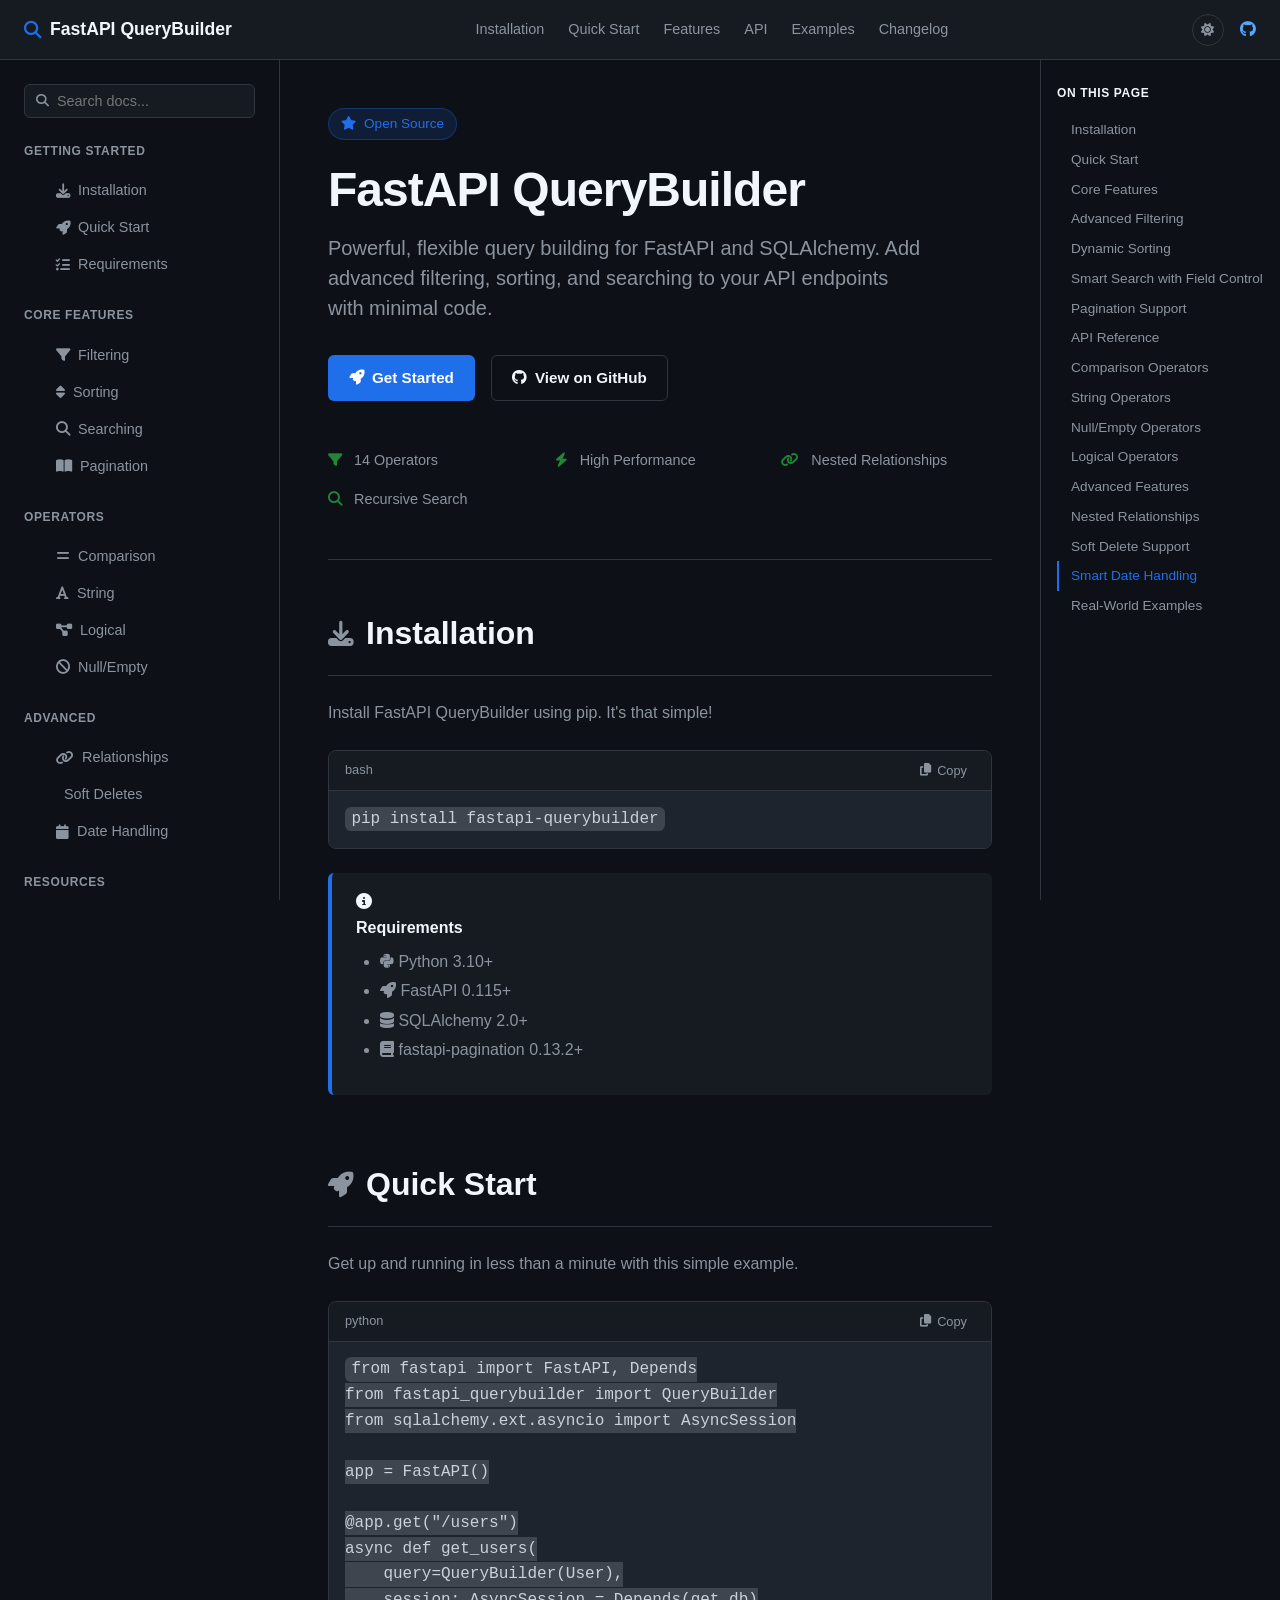
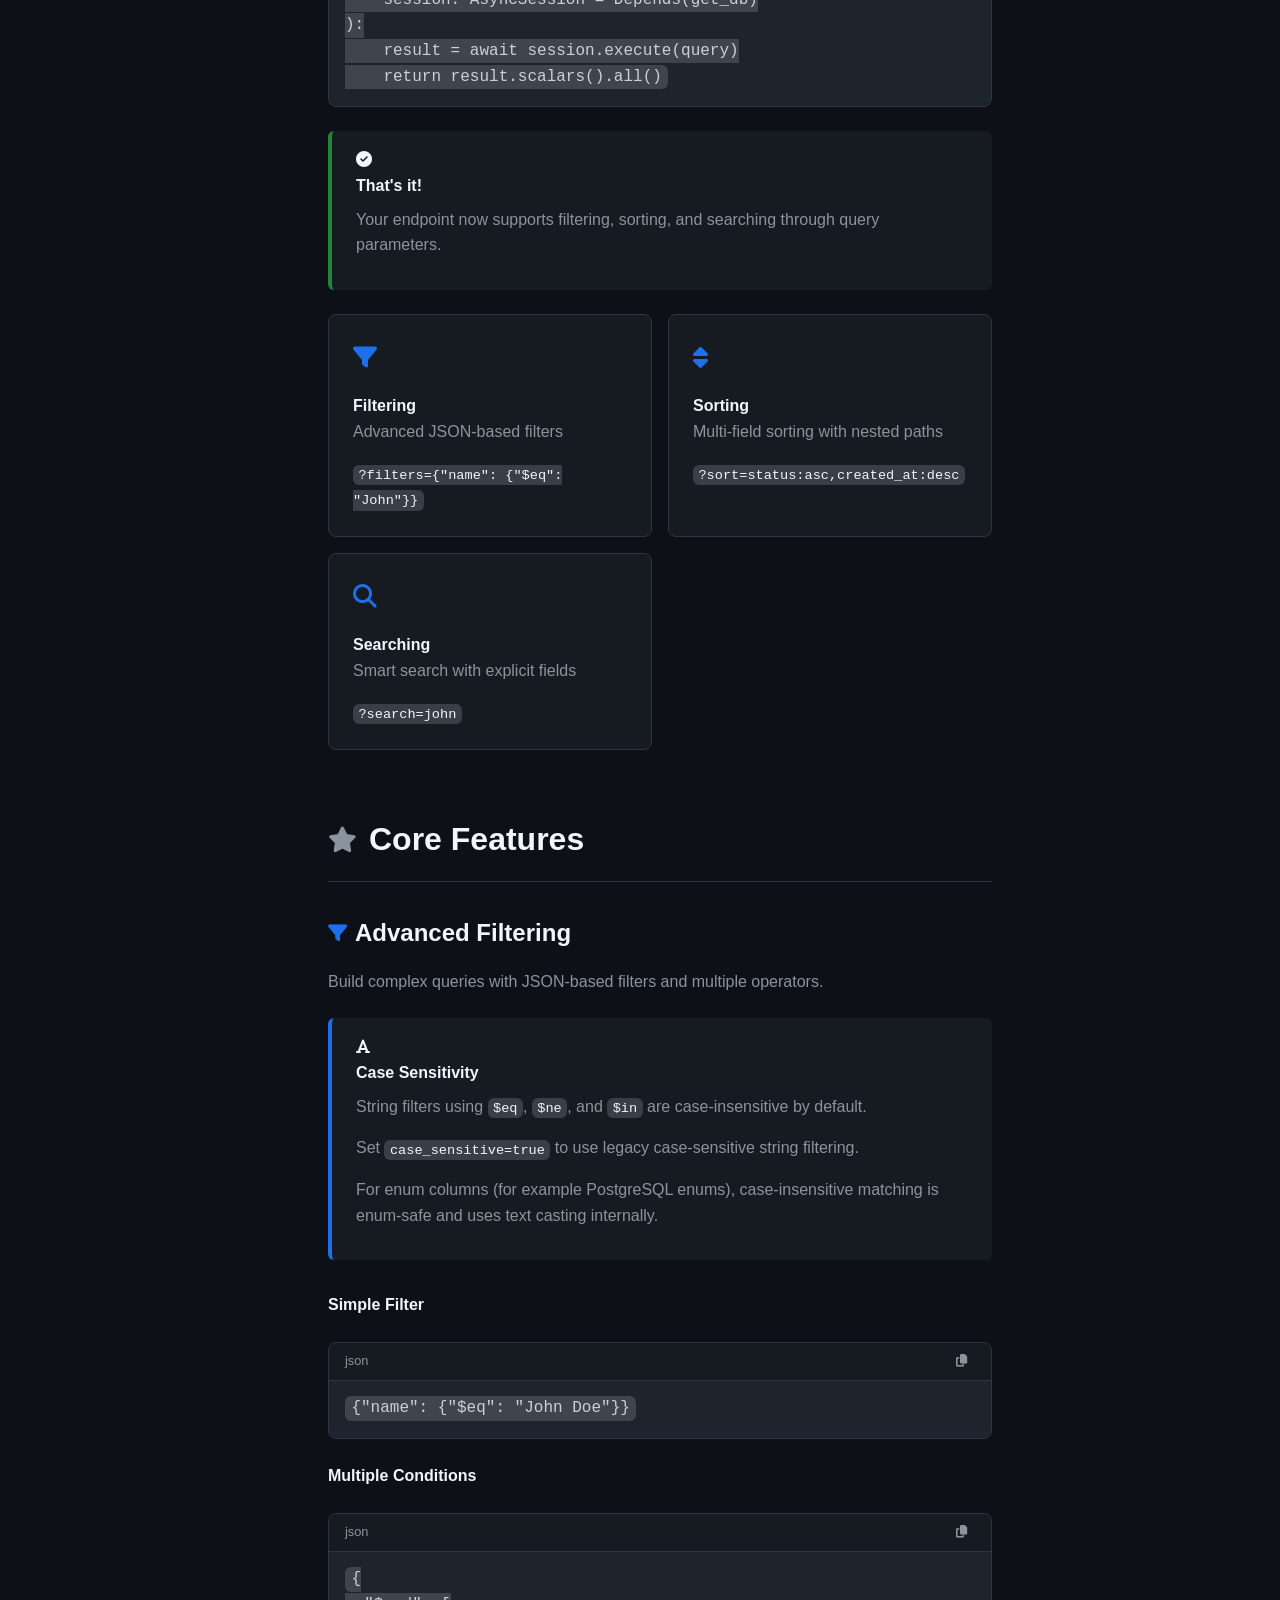
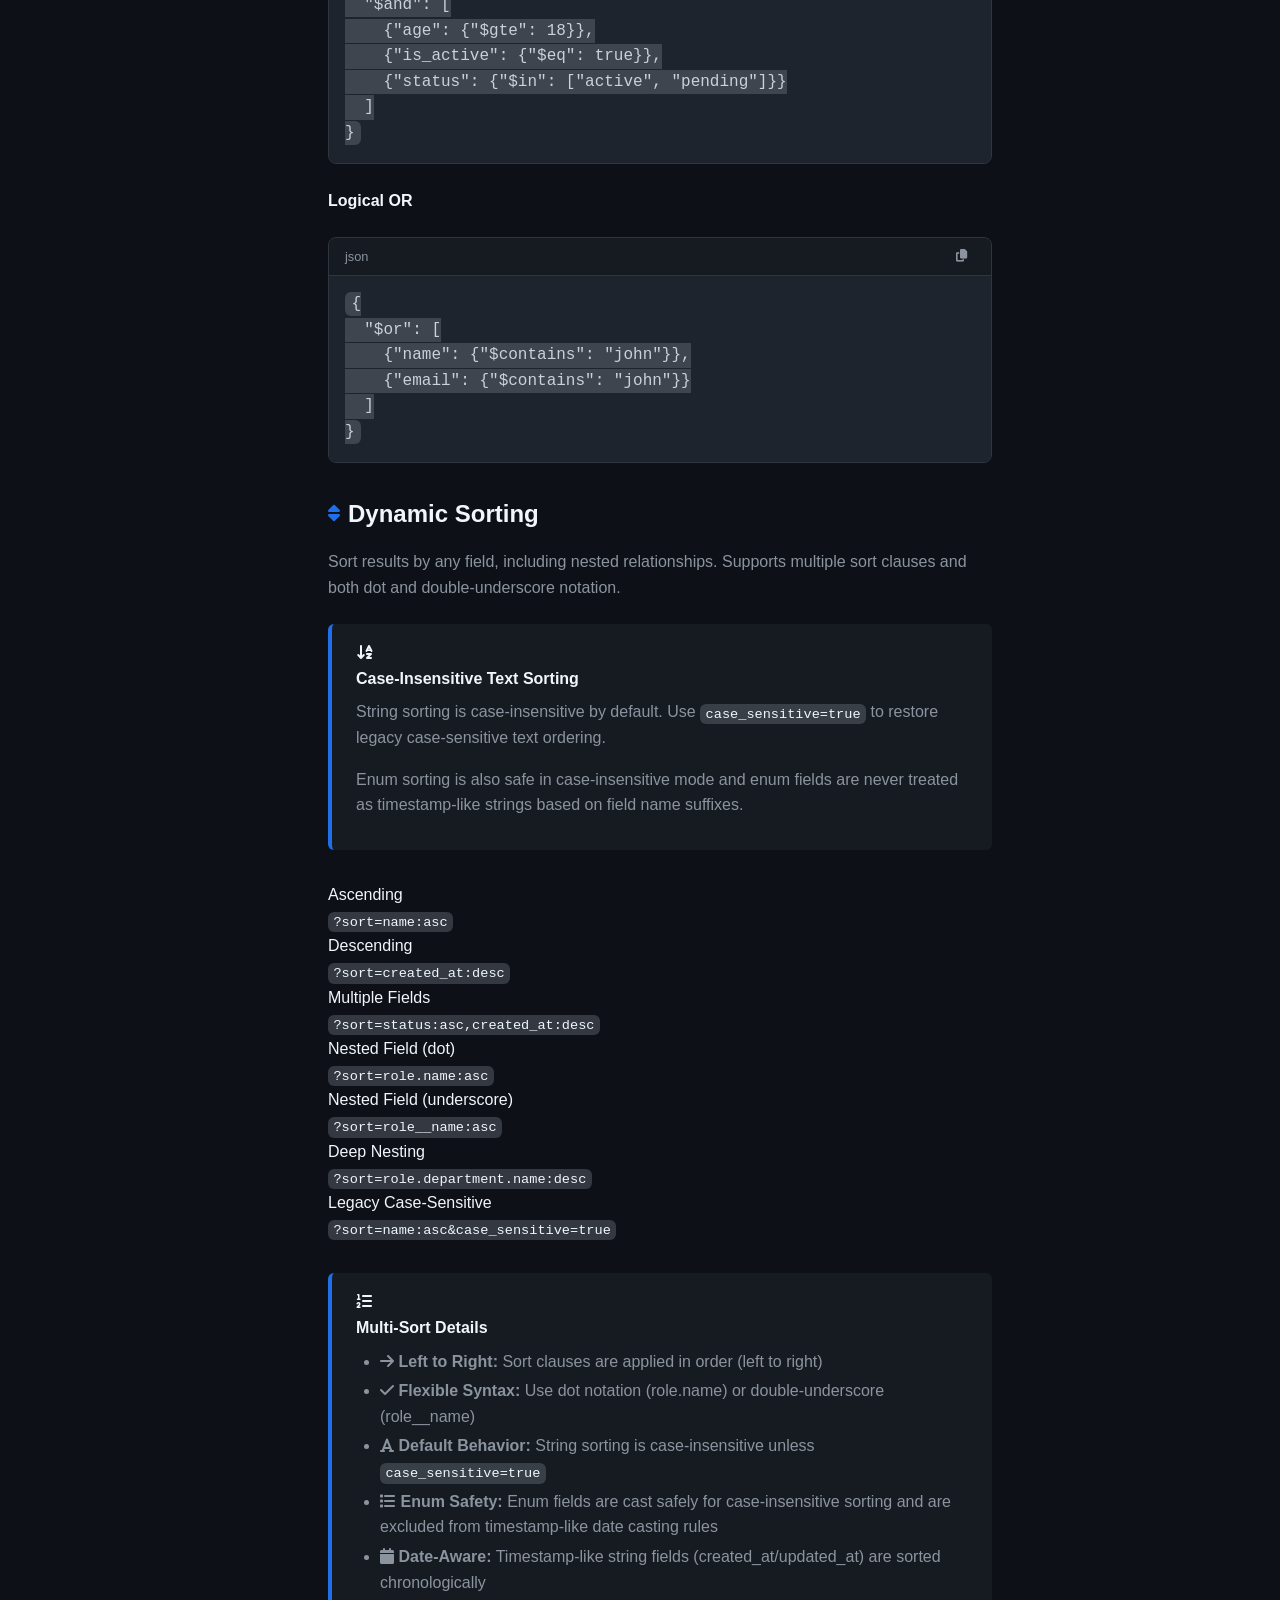
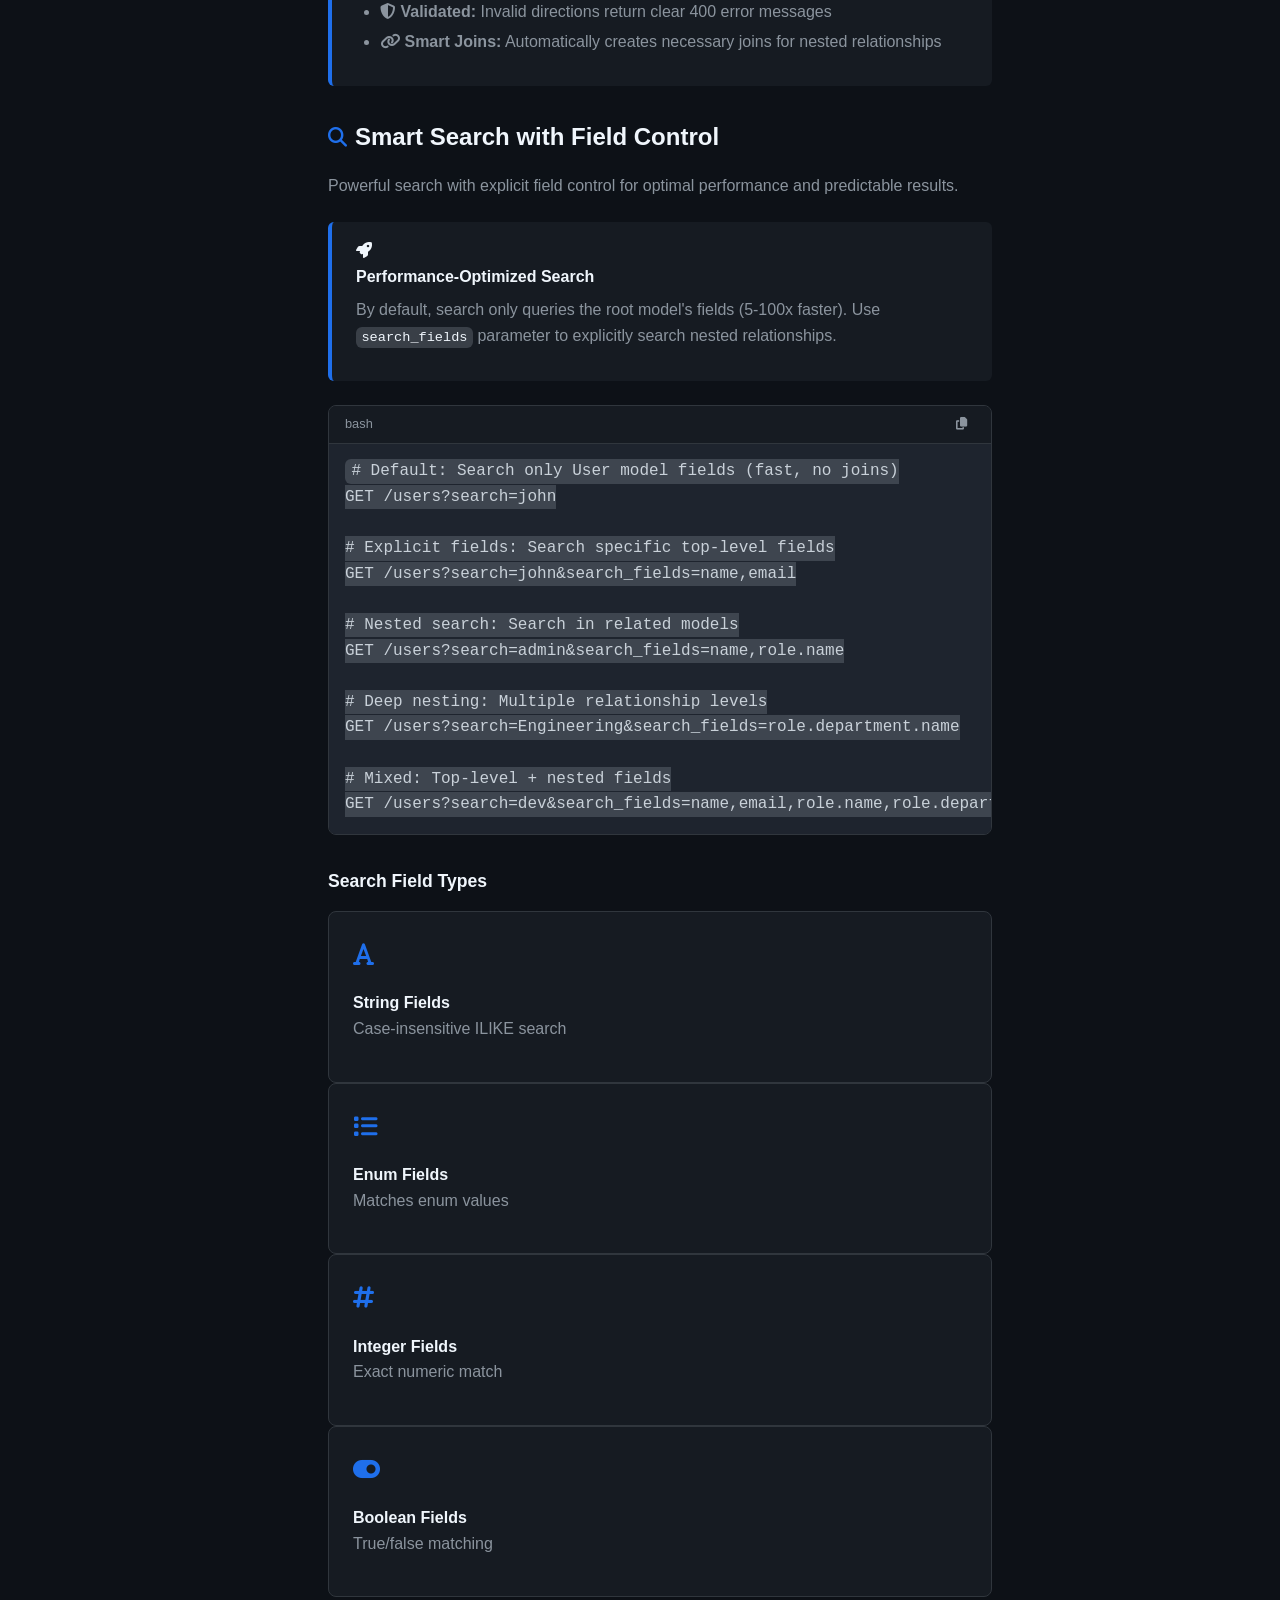
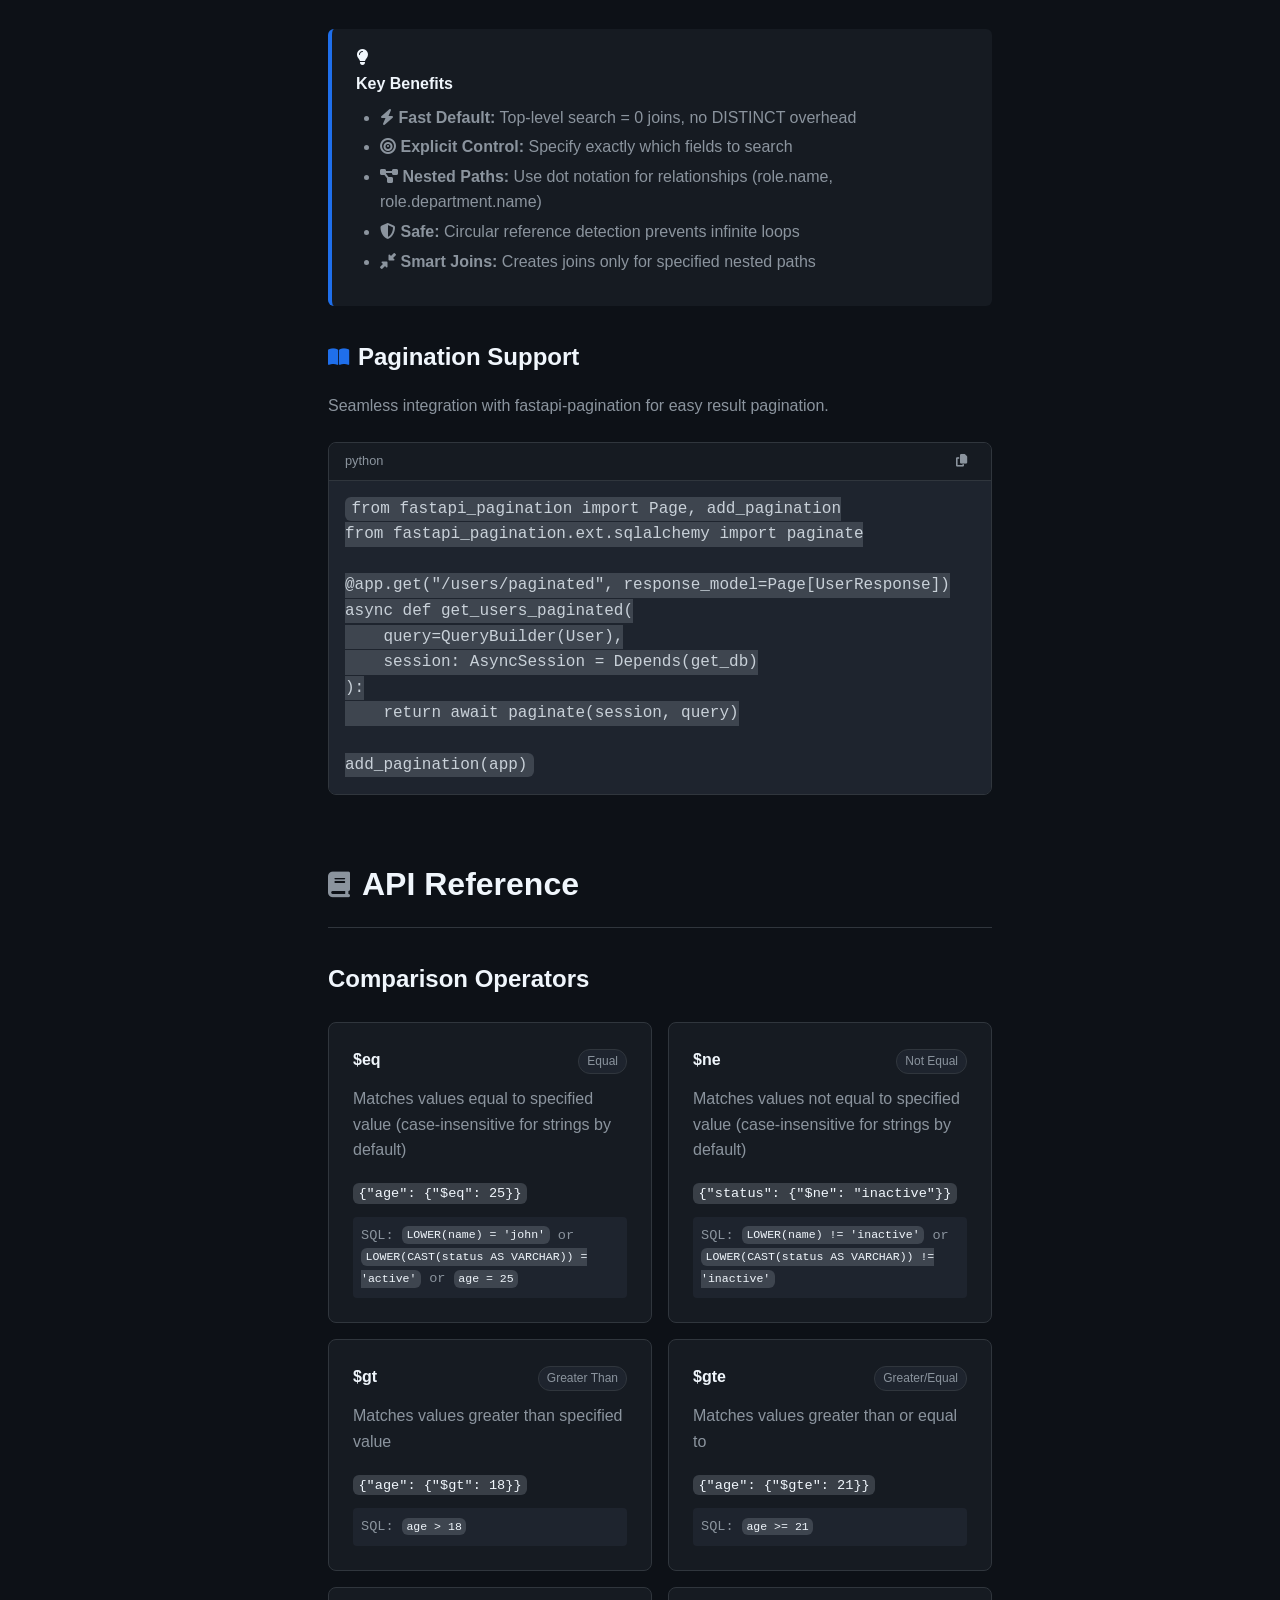
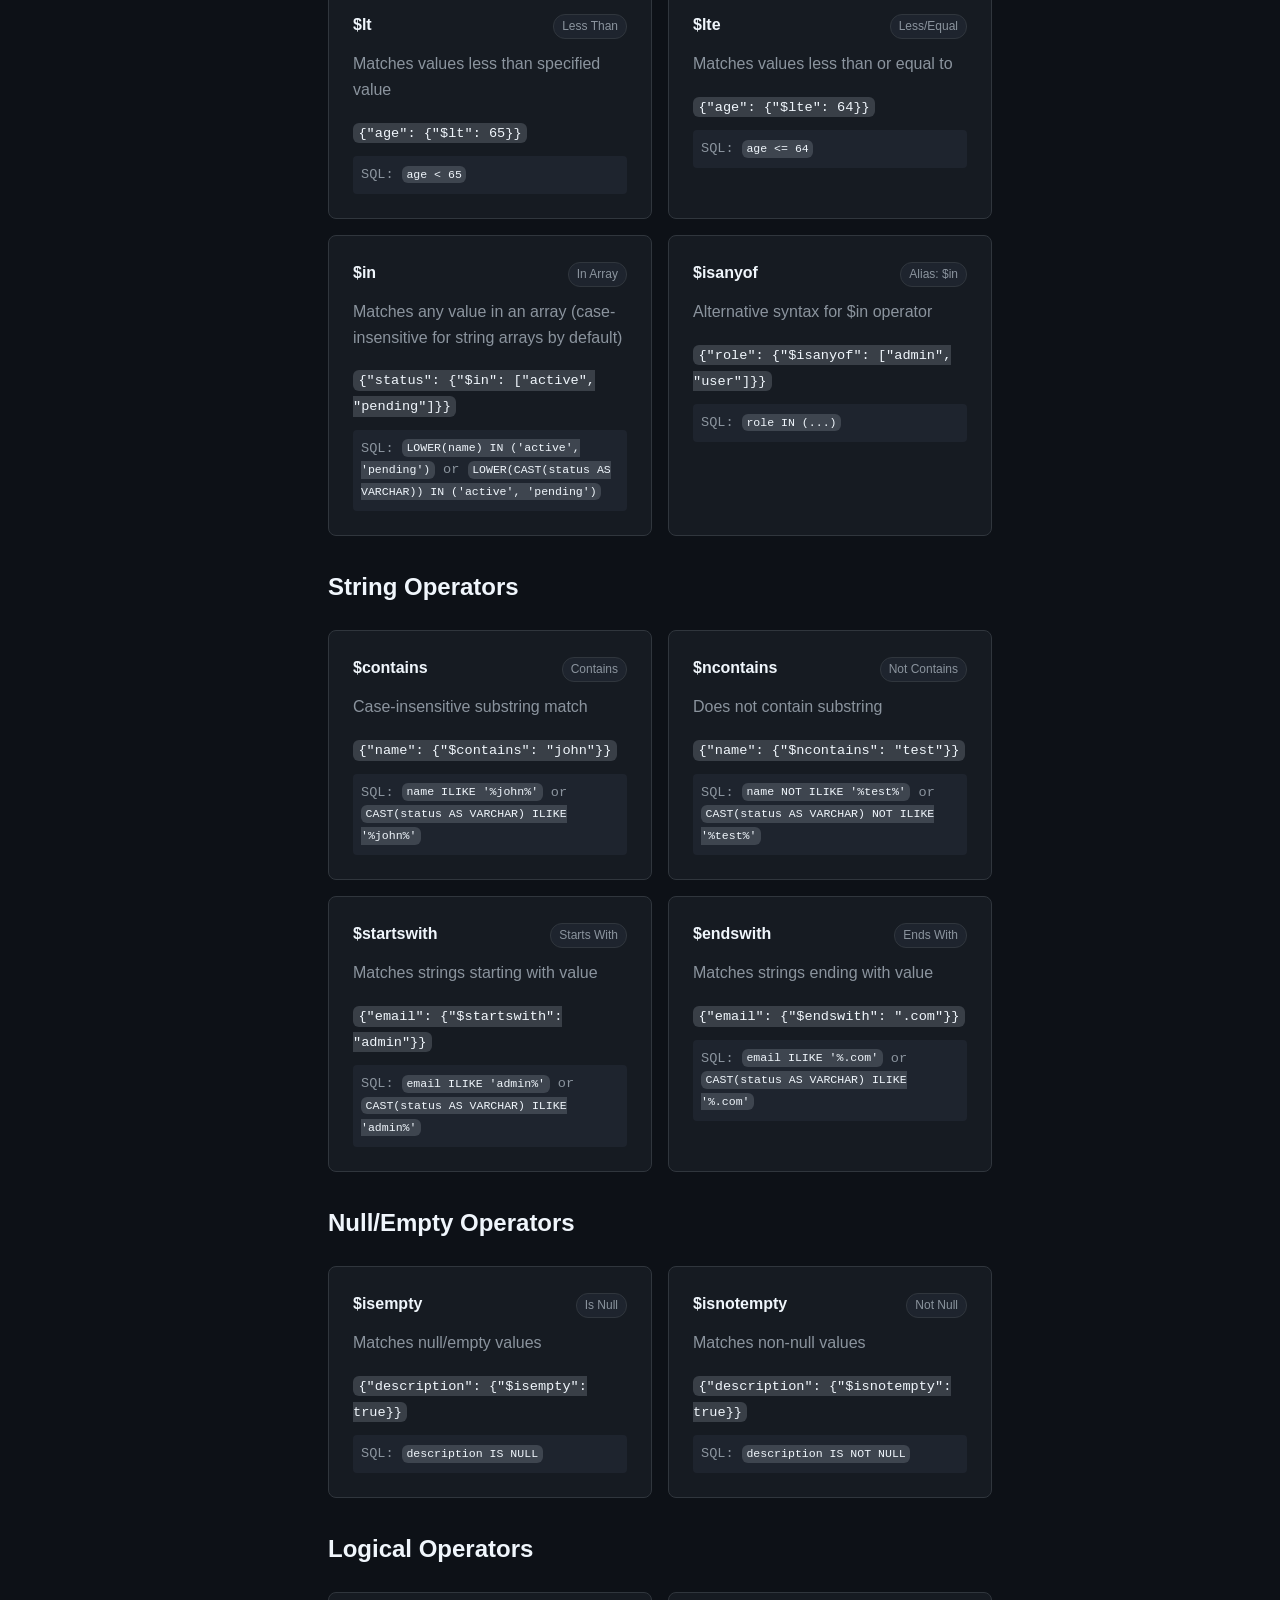
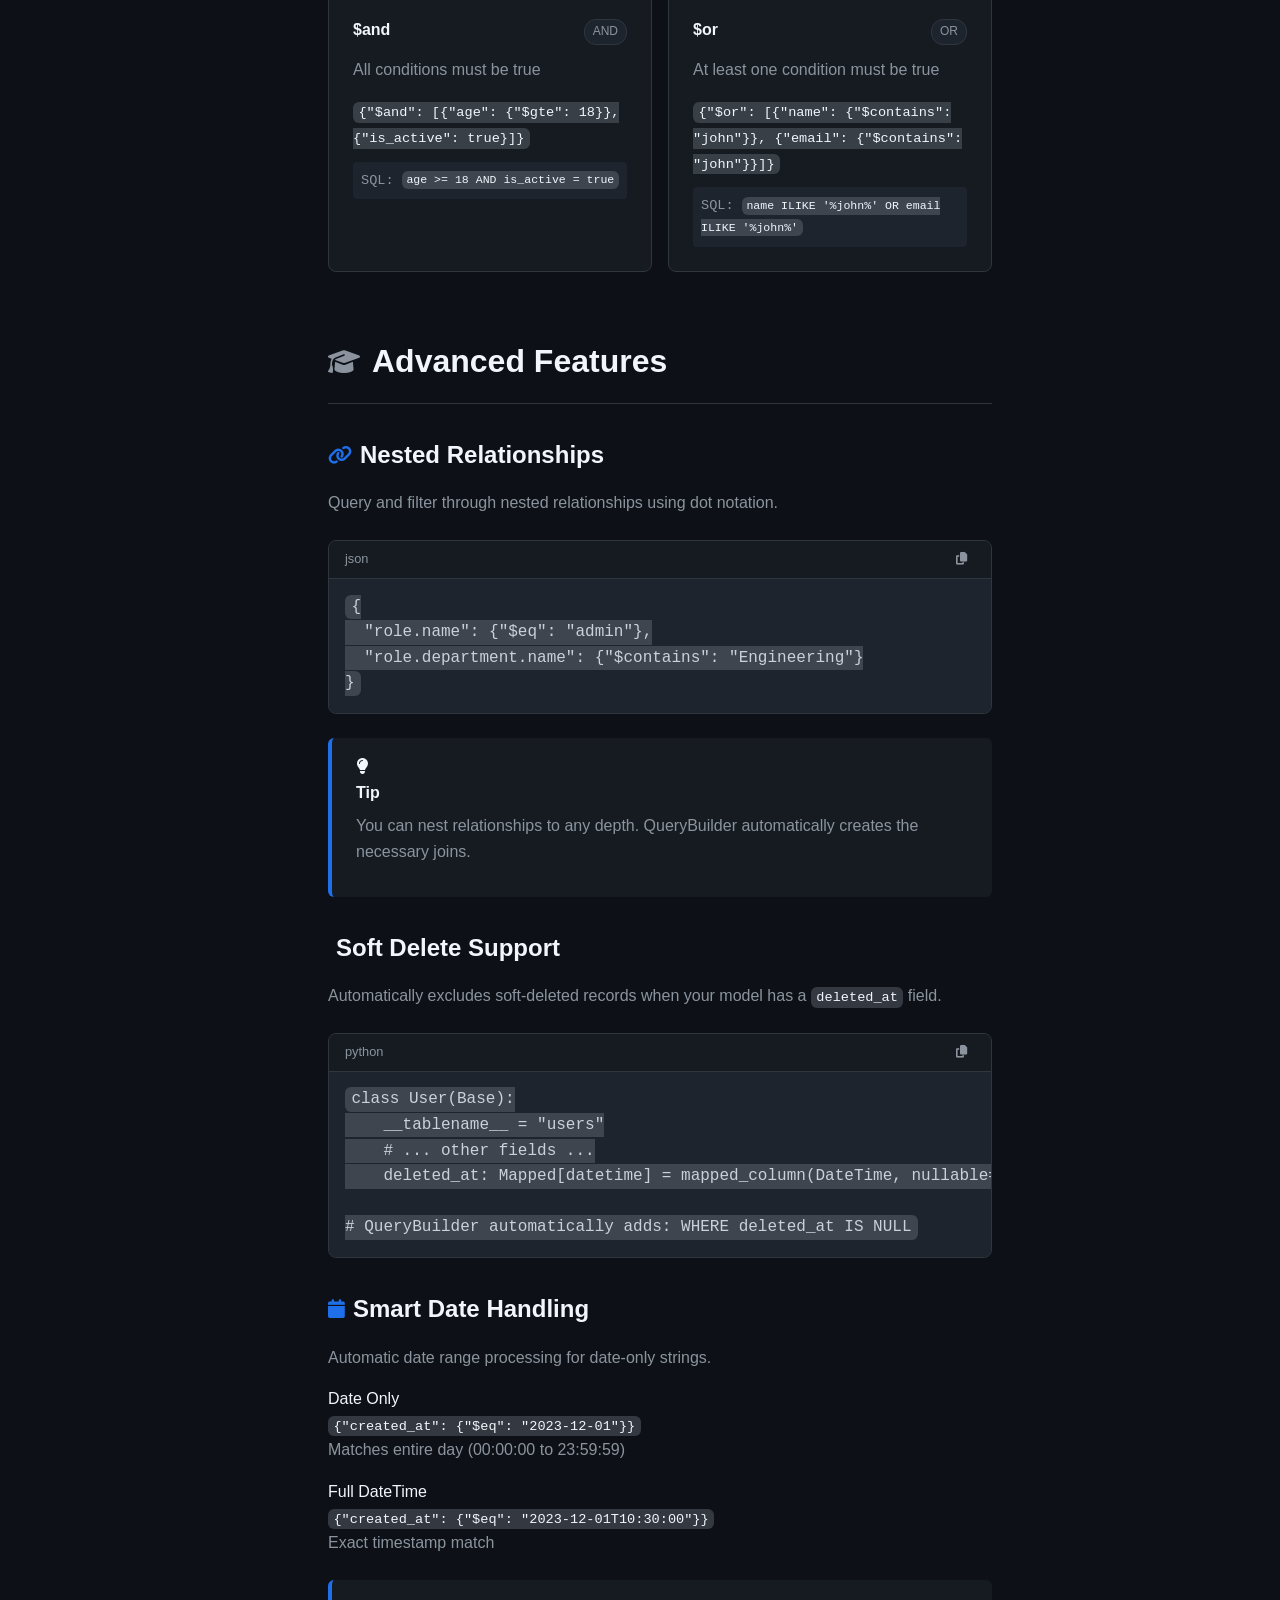
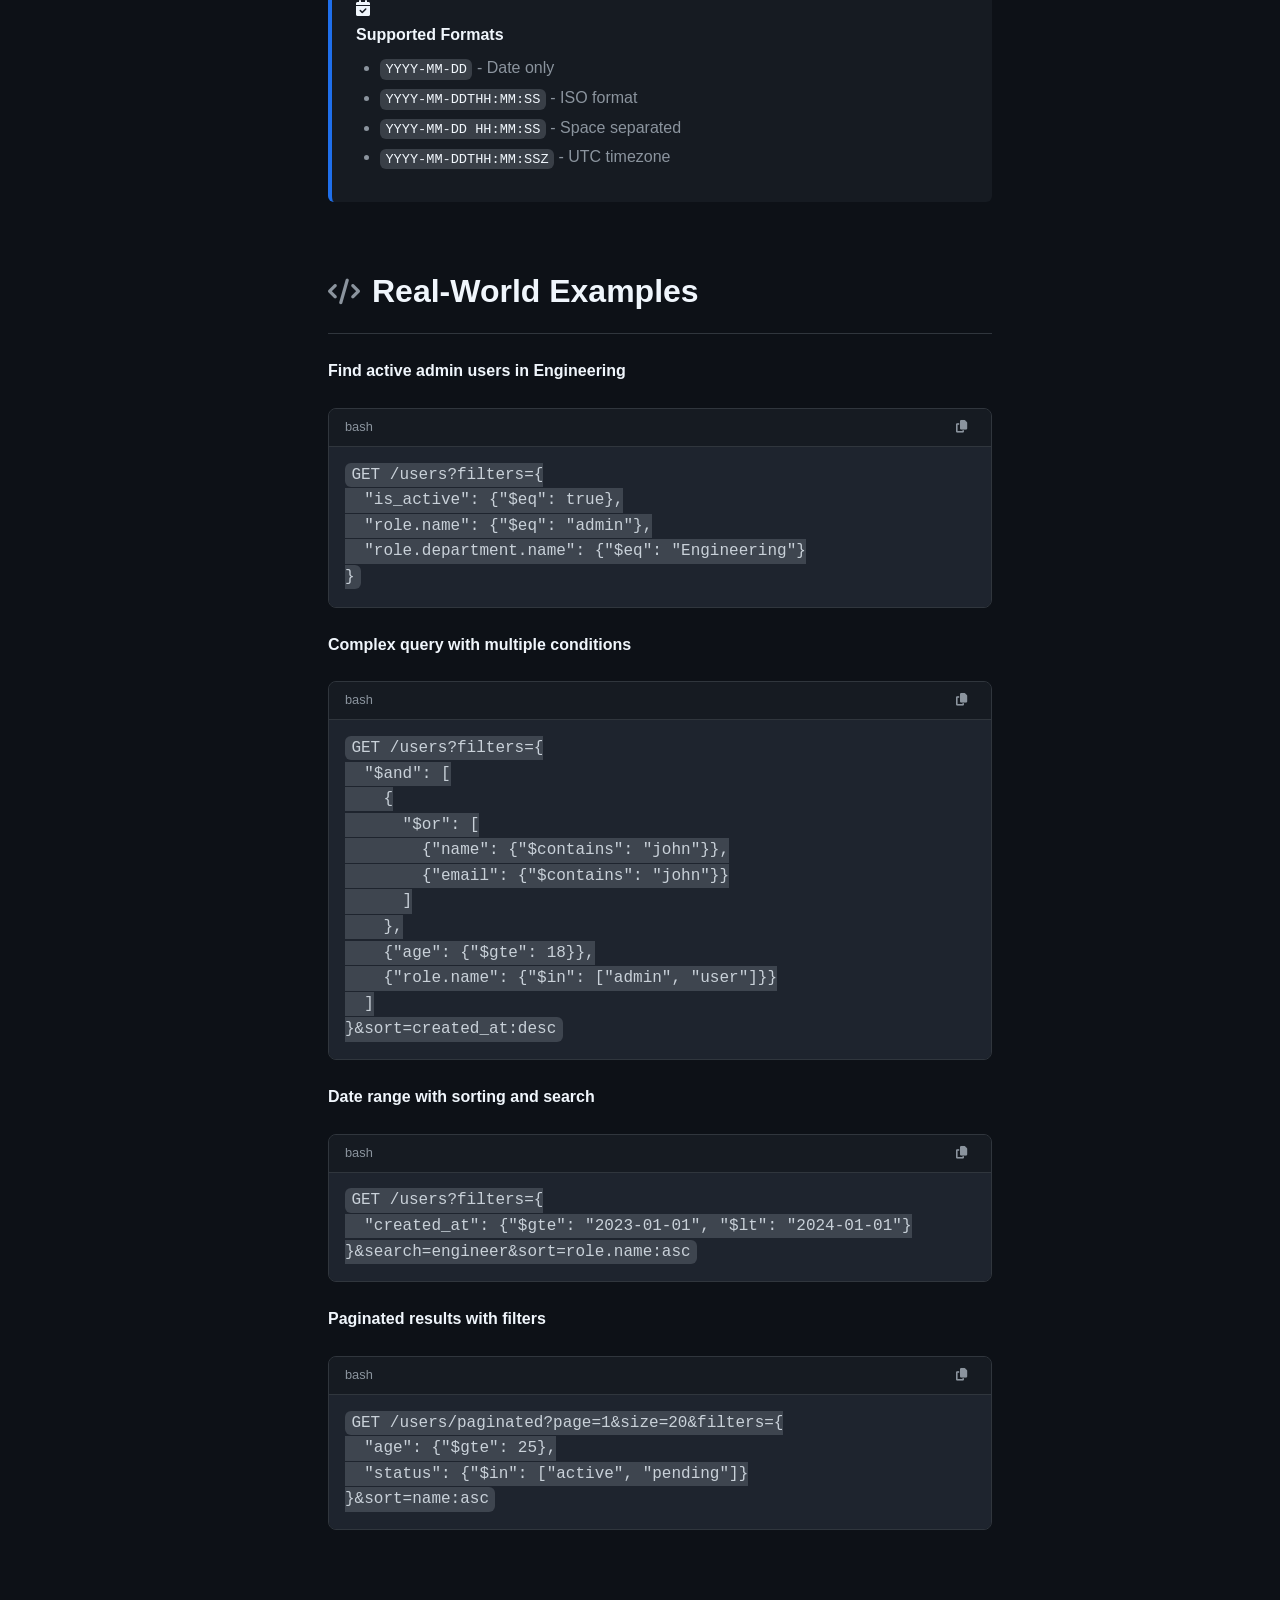
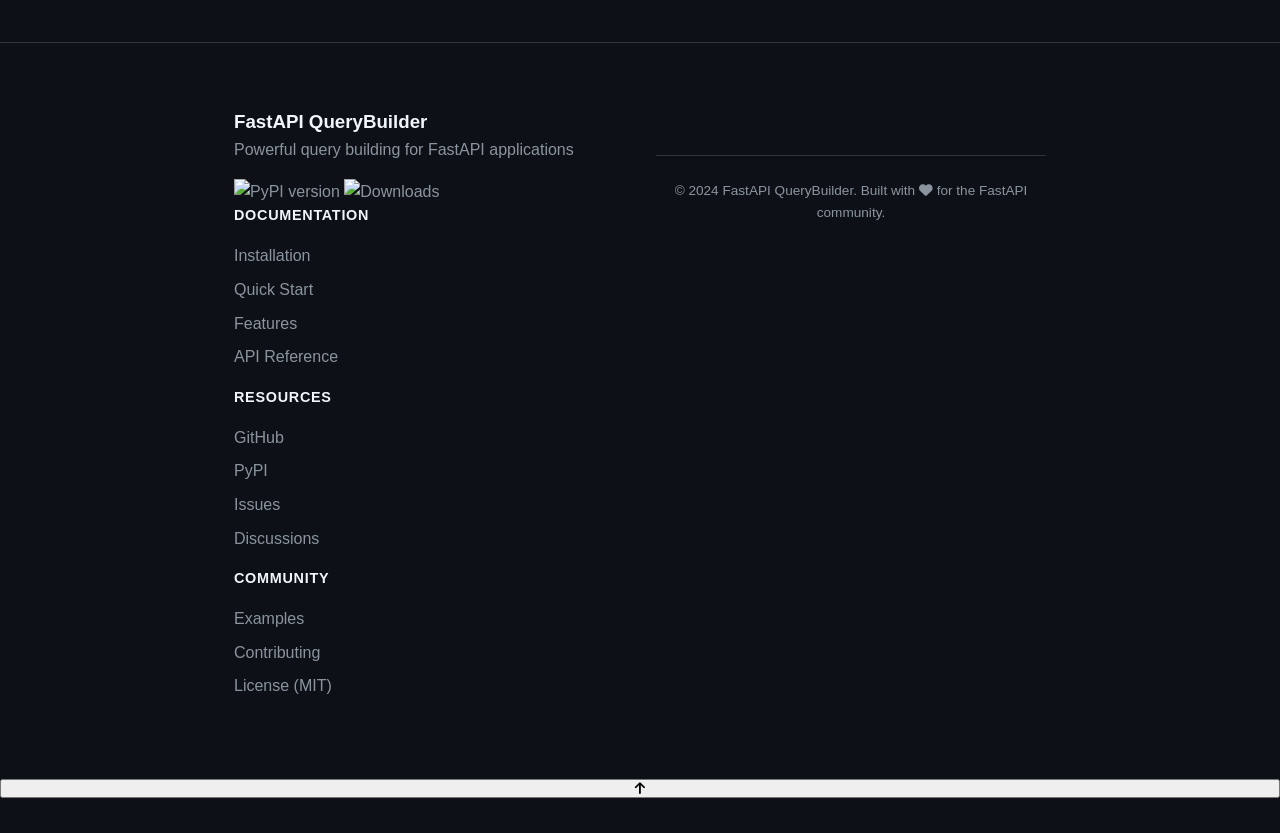
==== commit cf42dd0c: "release: v0.1.18" ====
--- a/docs/index.html
+++ b/docs/index.html
@@ -54,6 +54,7 @@
                 <a href="#features">Features</a>
                 <a href="#api">API</a>
                 <a href="#examples">Examples</a>
+                <a href="./changelog.html">Changelog</a>
             </nav>
             <div class="header-right">
                 <button class="theme-toggle" aria-label="Toggle theme" title="Toggle dark mode">
@@ -120,6 +121,7 @@
                     <h3>Resources</h3>
                     <ul>
                         <li><a href="#examples"><i class="fas fa-code"></i> Examples</a></li>
+                        <li><a href="./changelog.html"><i class="fas fa-clock-rotate-left"></i> Changelog</a></li>
                         <li><a href="https://github.com/bhadri01/fastapi-querybuilder" target="_blank"><i
                                     class="fab fa-github"></i> GitHub</a></li>
                         <li><a href="https://pypi.org/project/fastapi-querybuilder/" target="_blank"><i
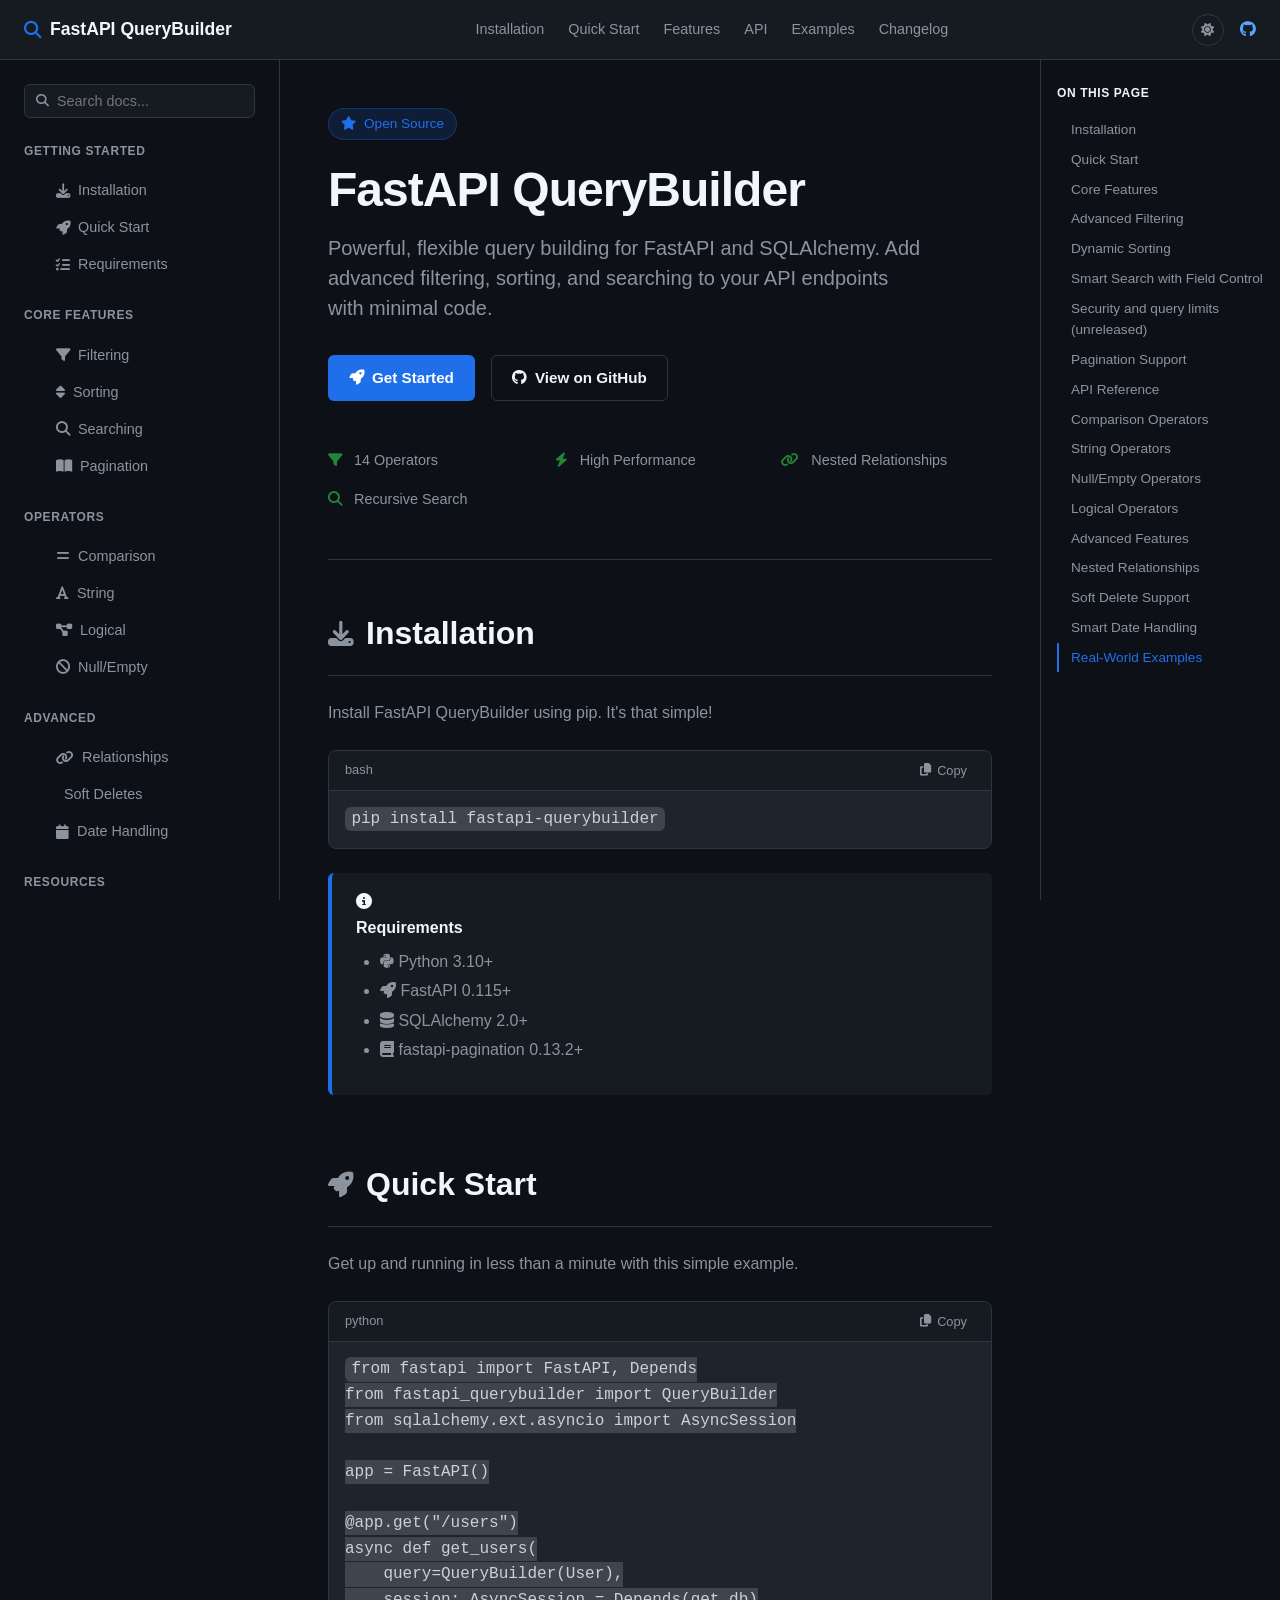
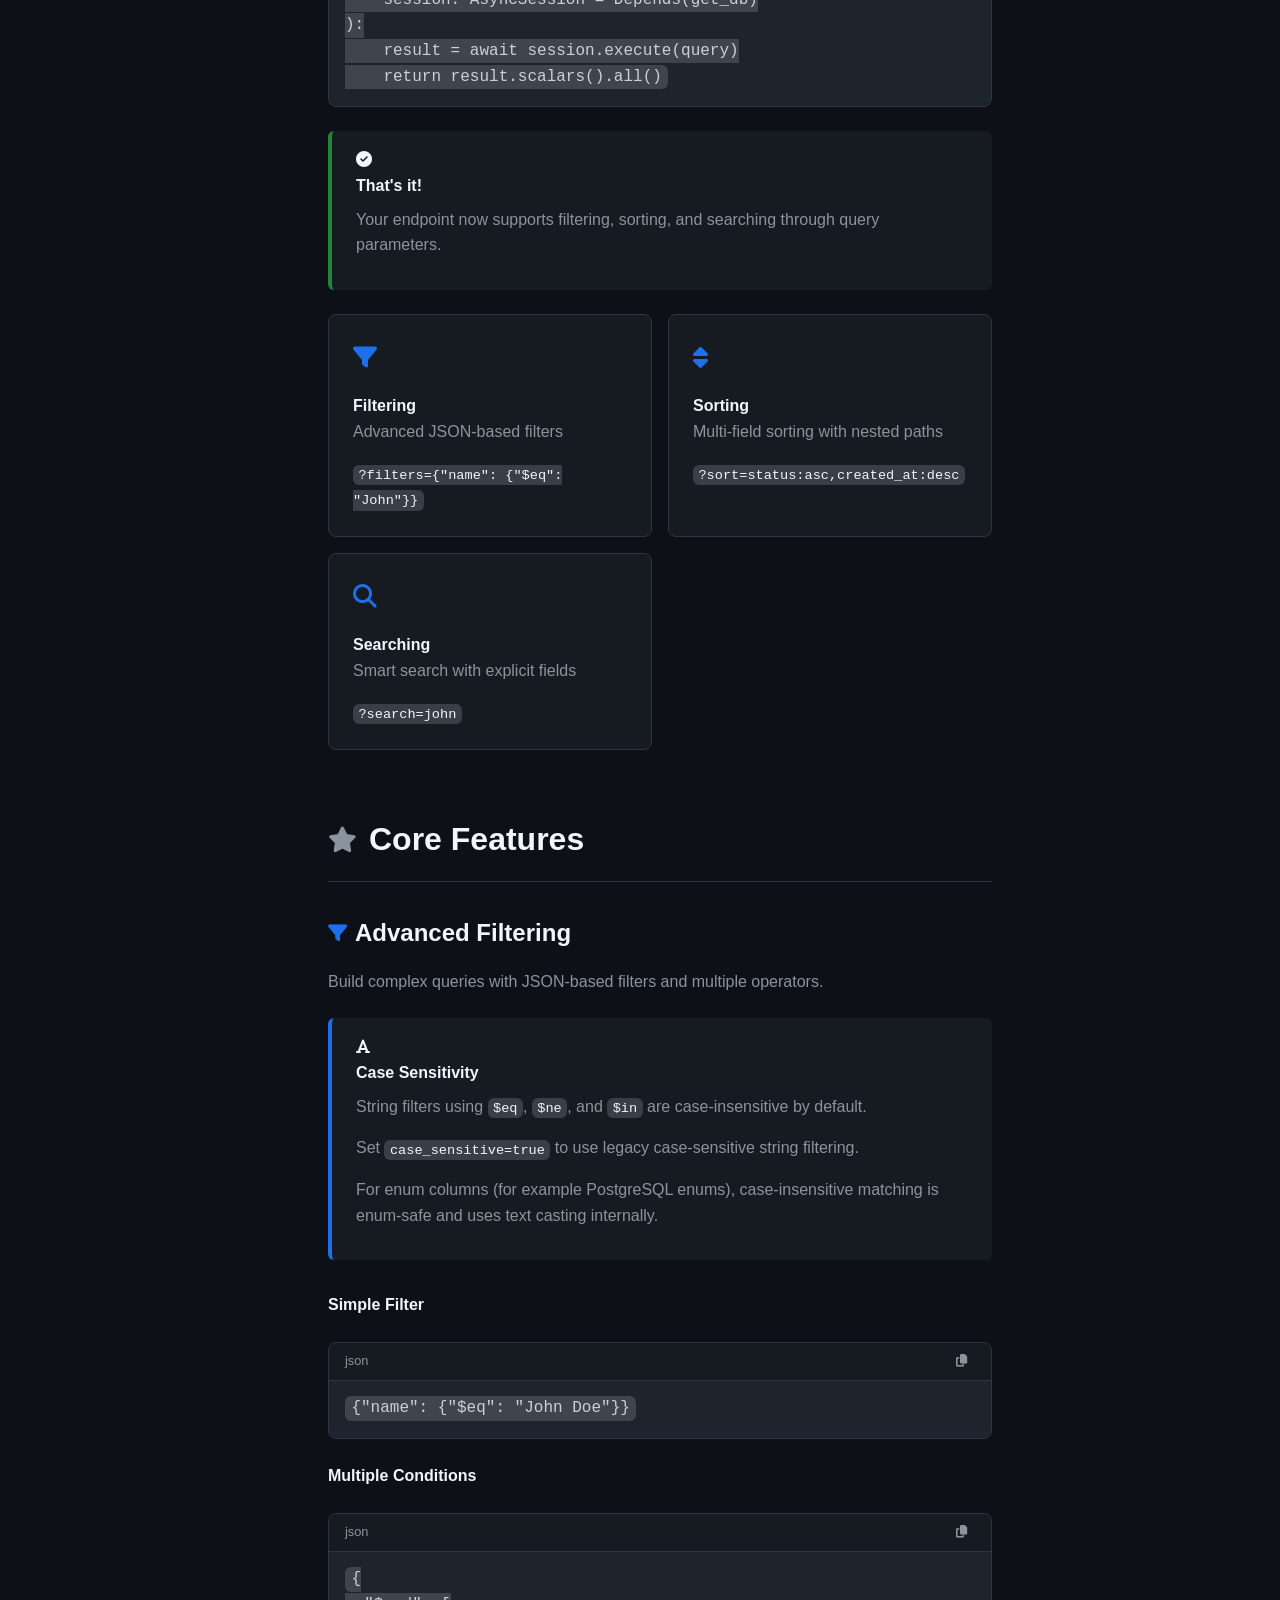
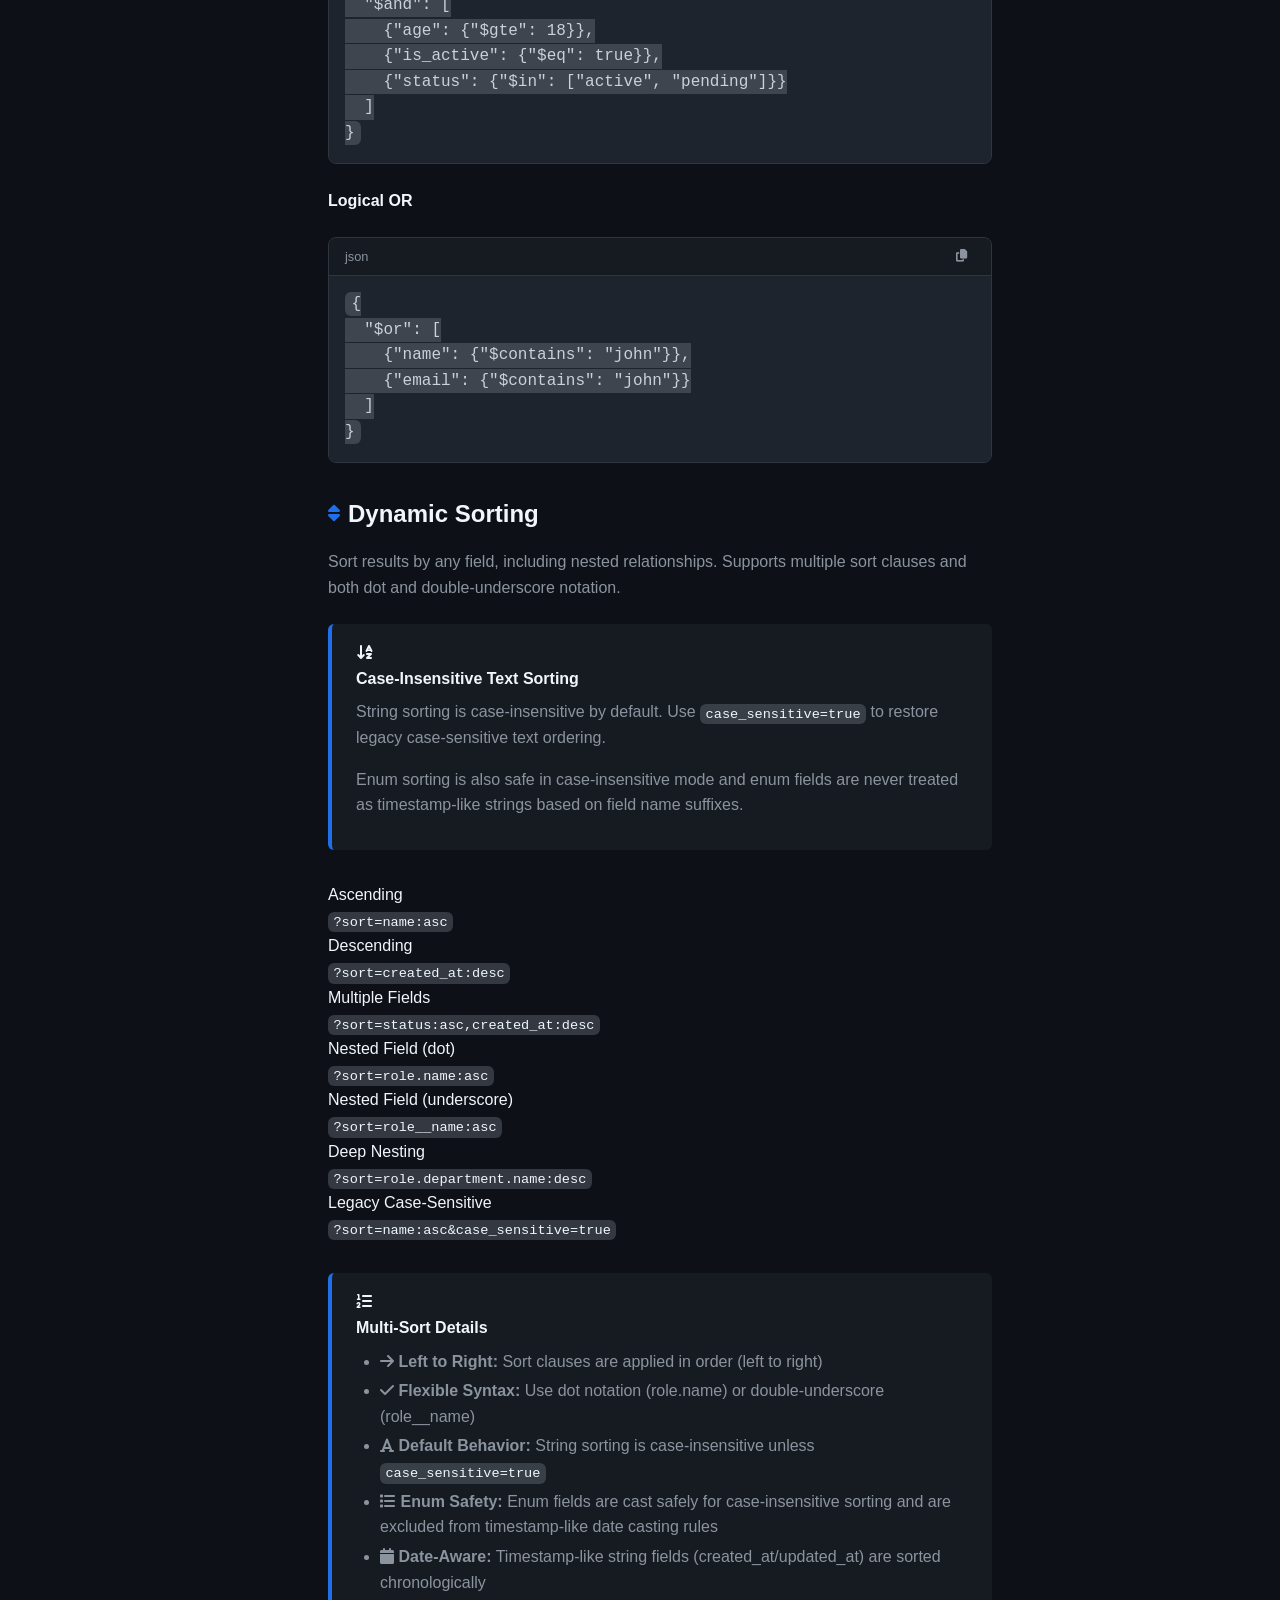
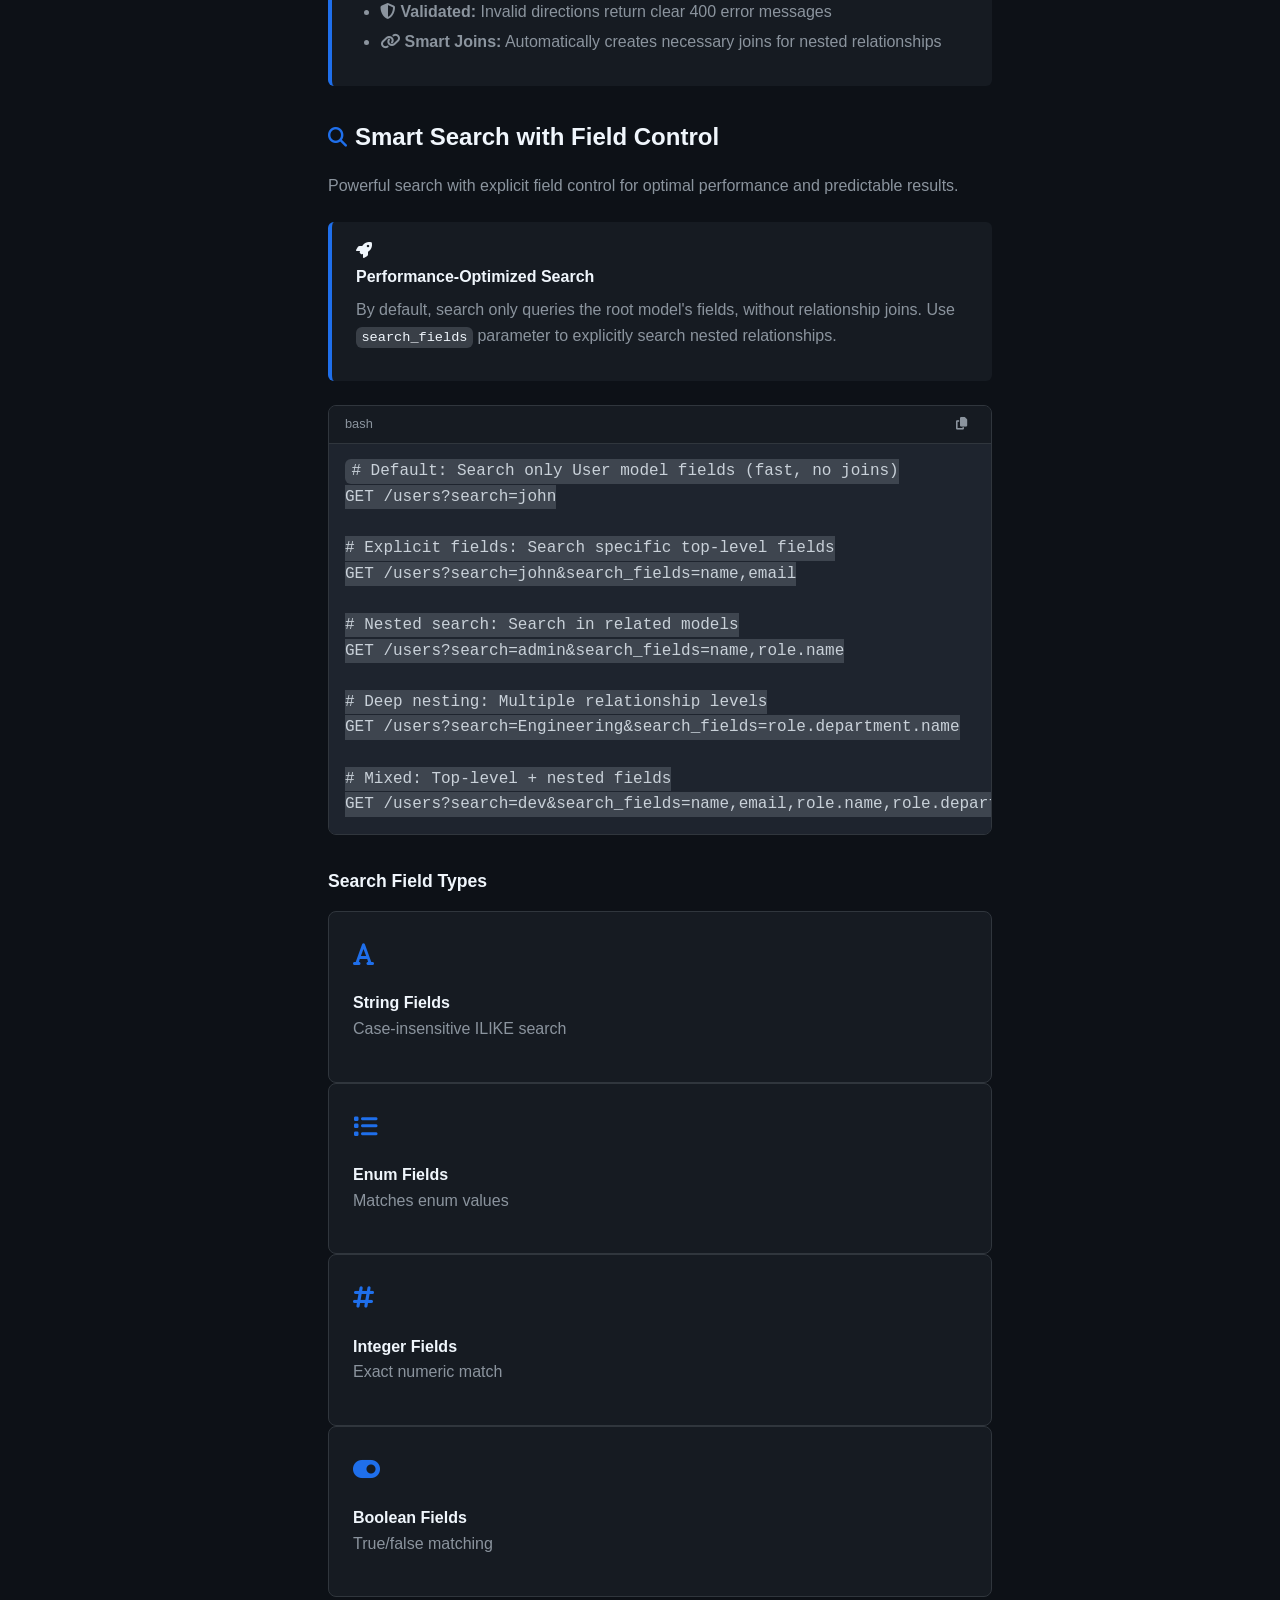
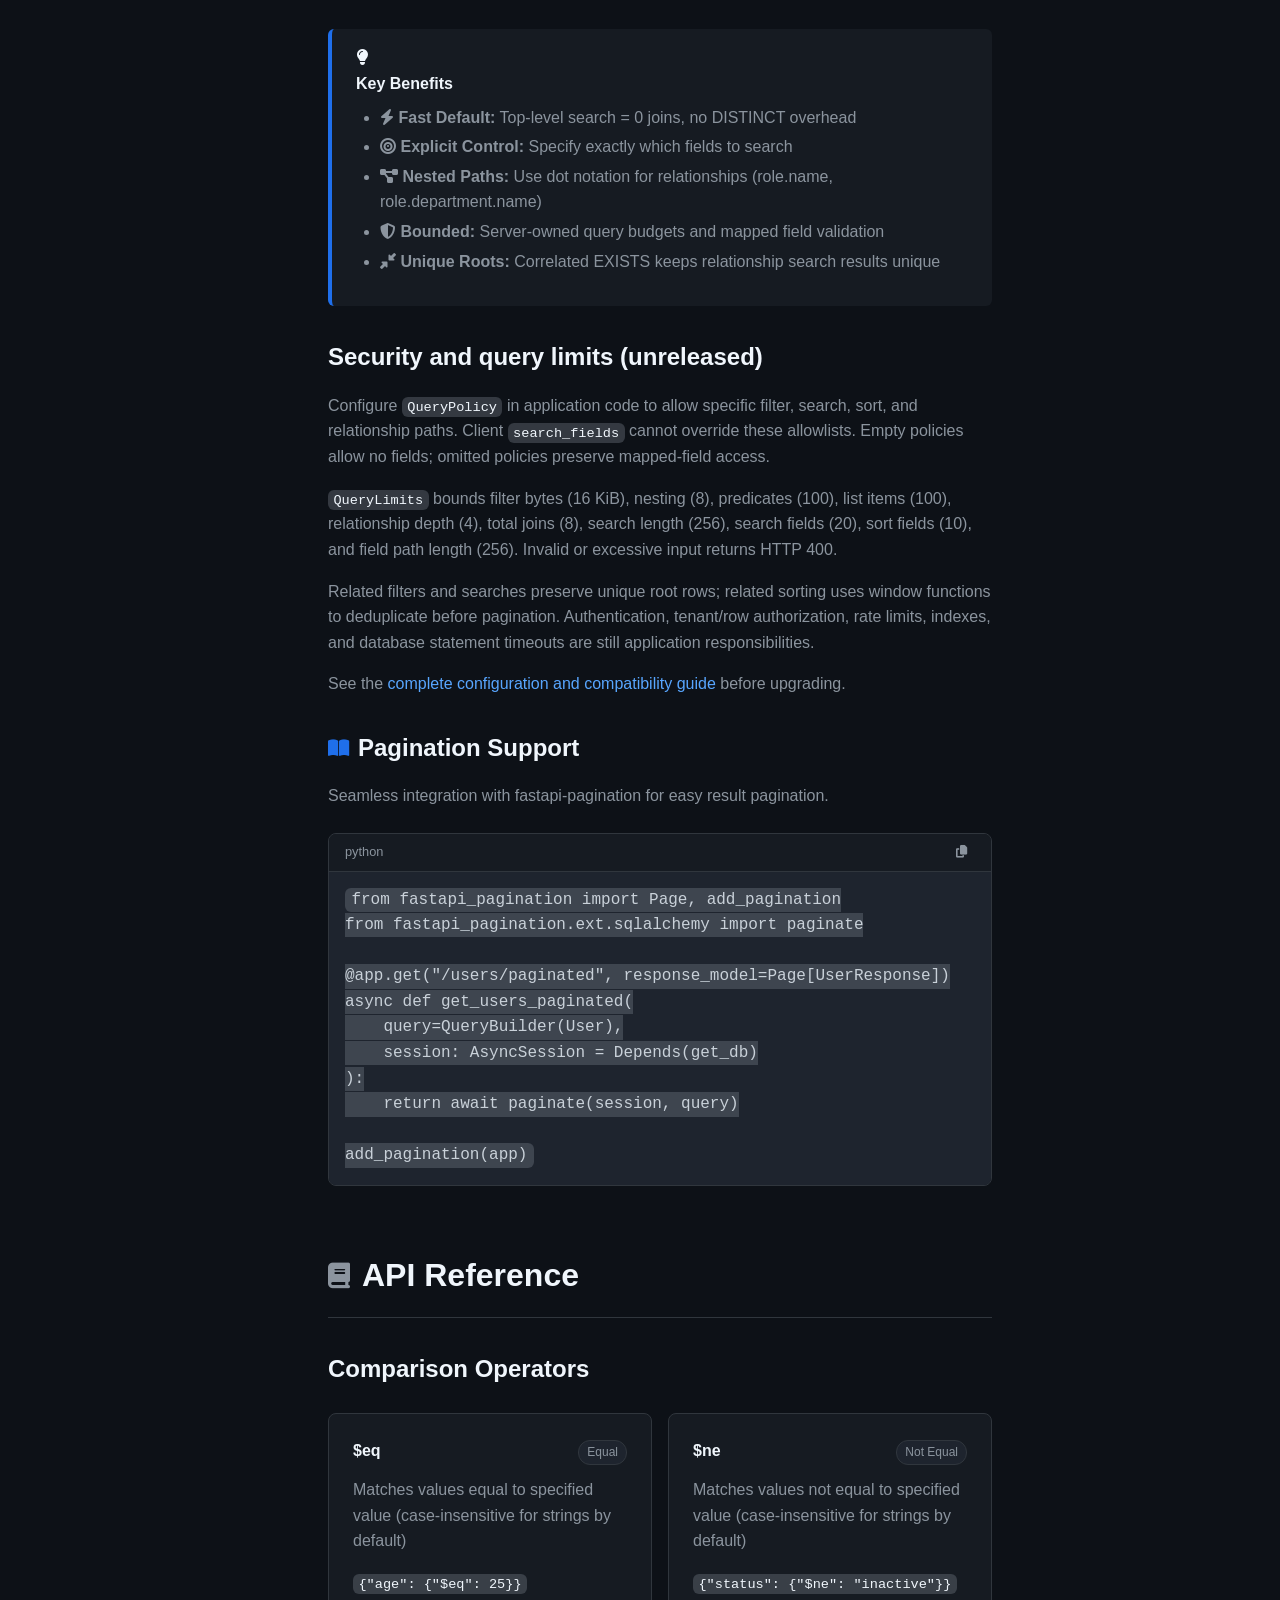
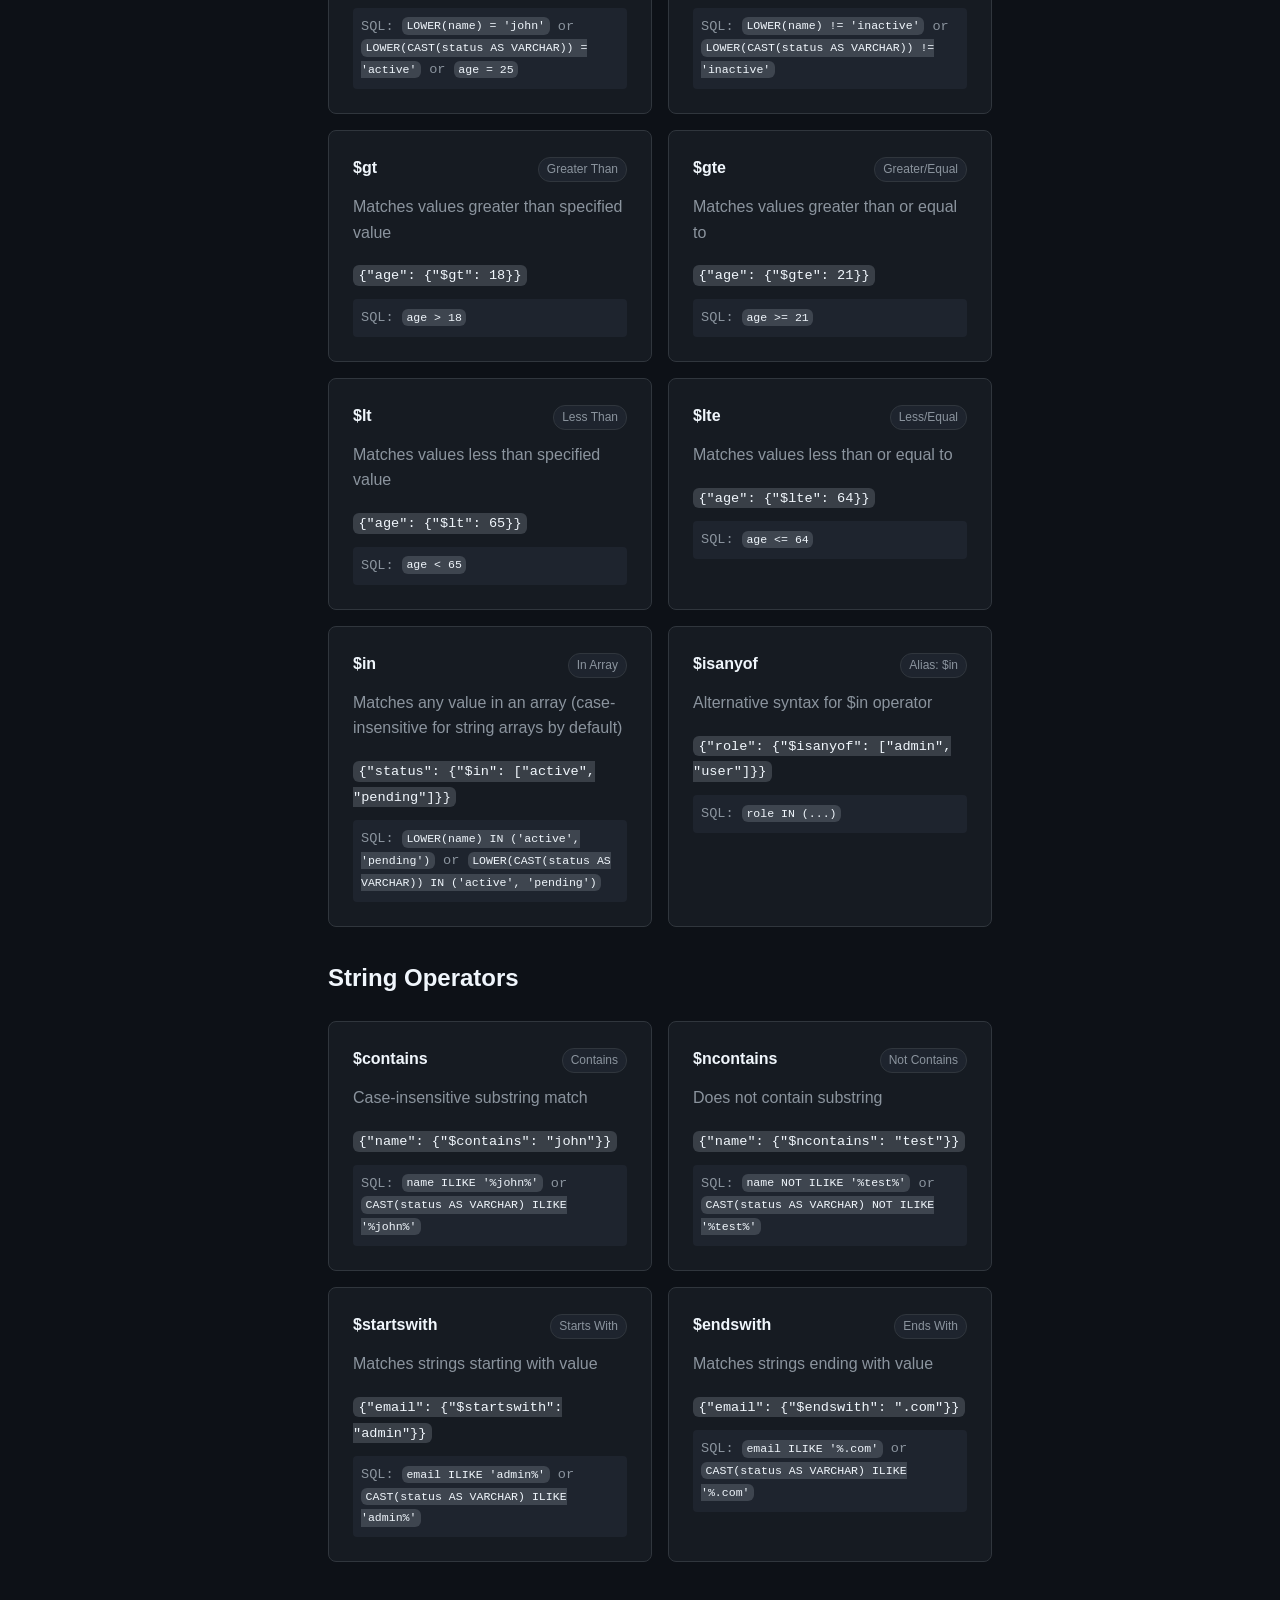
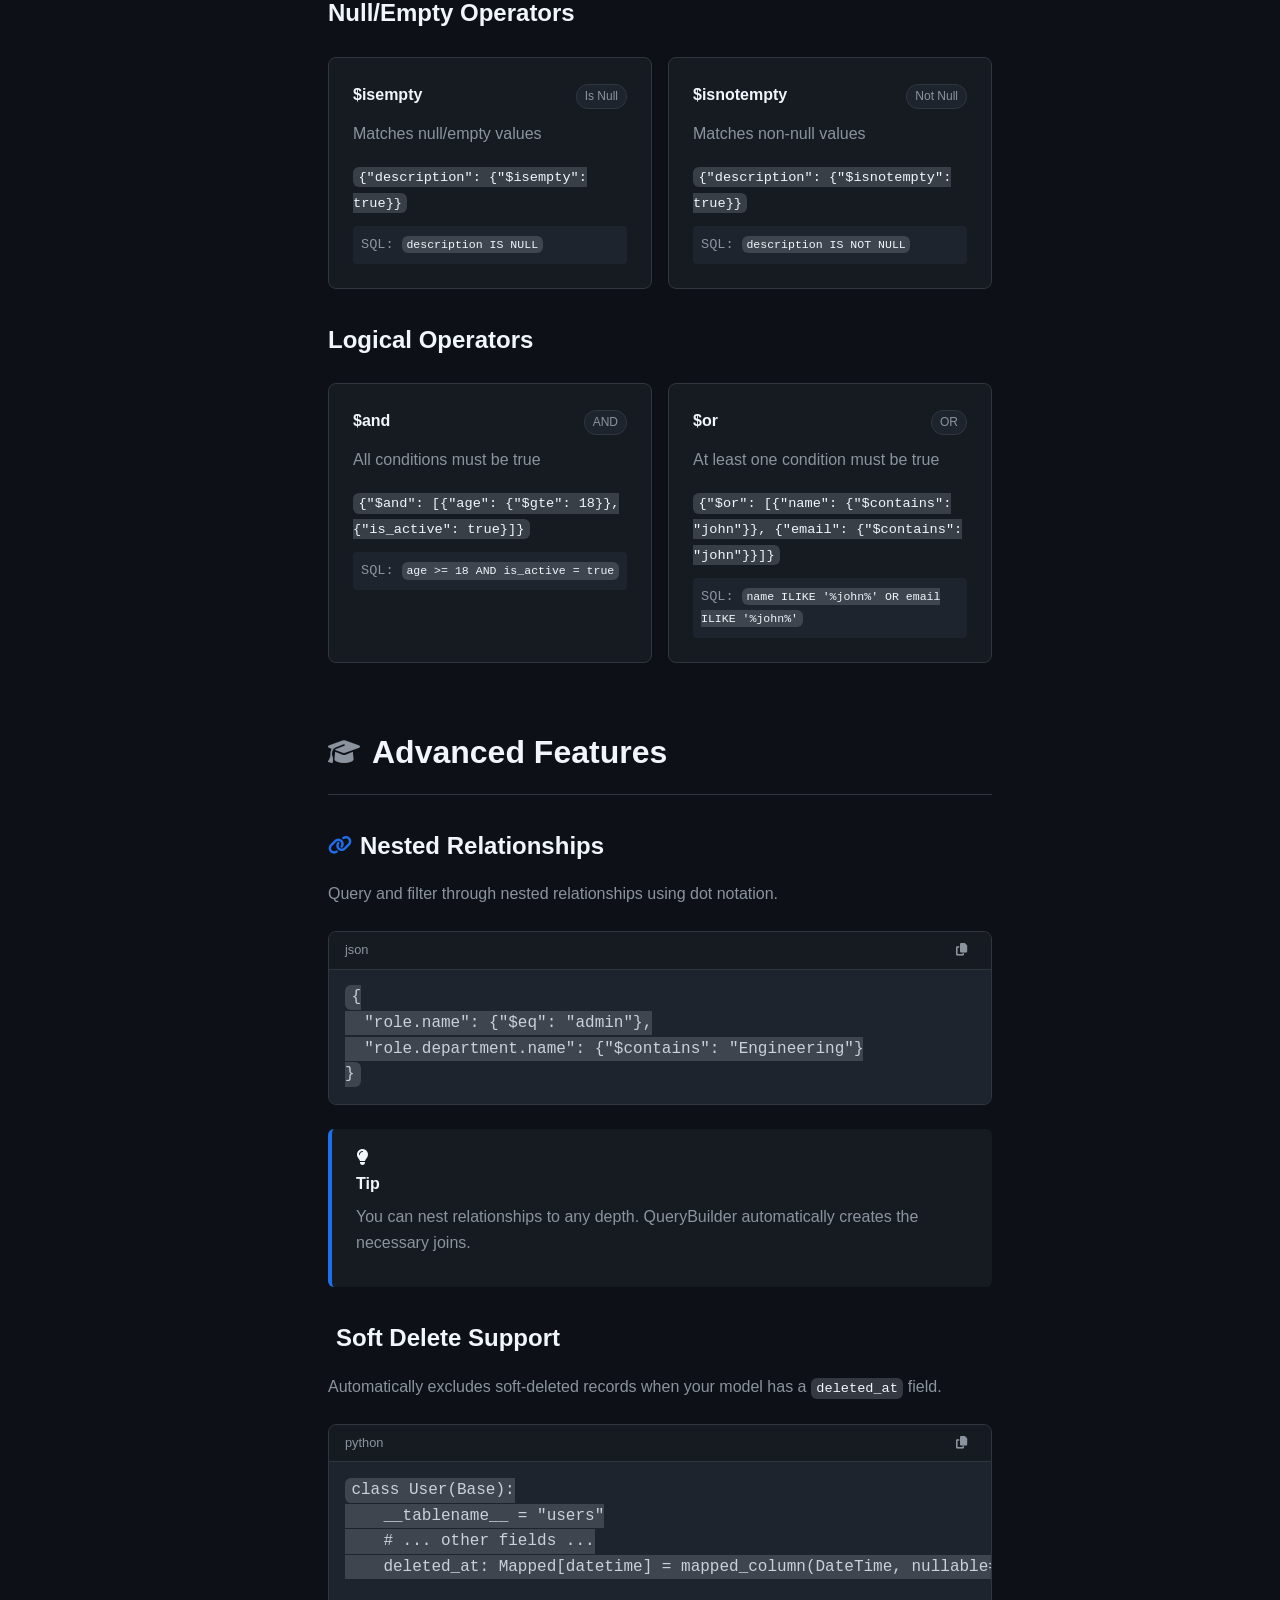
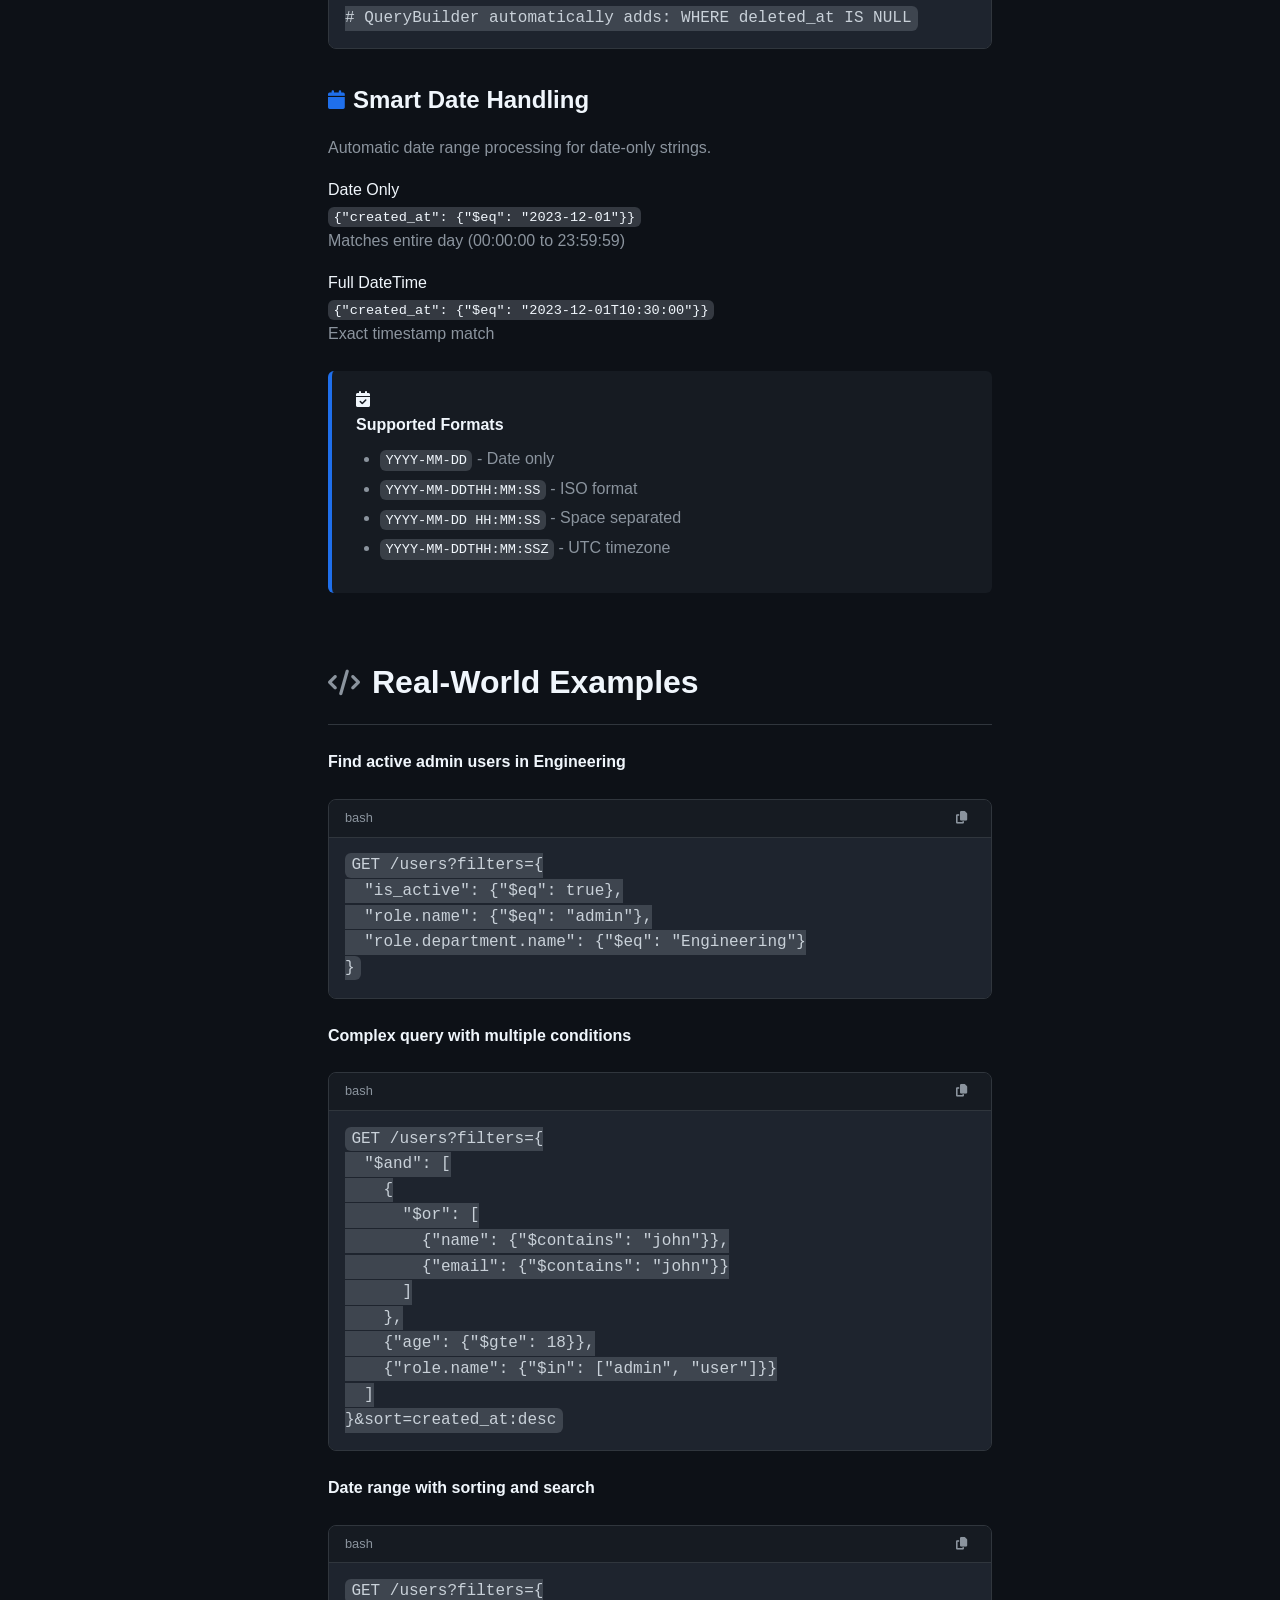
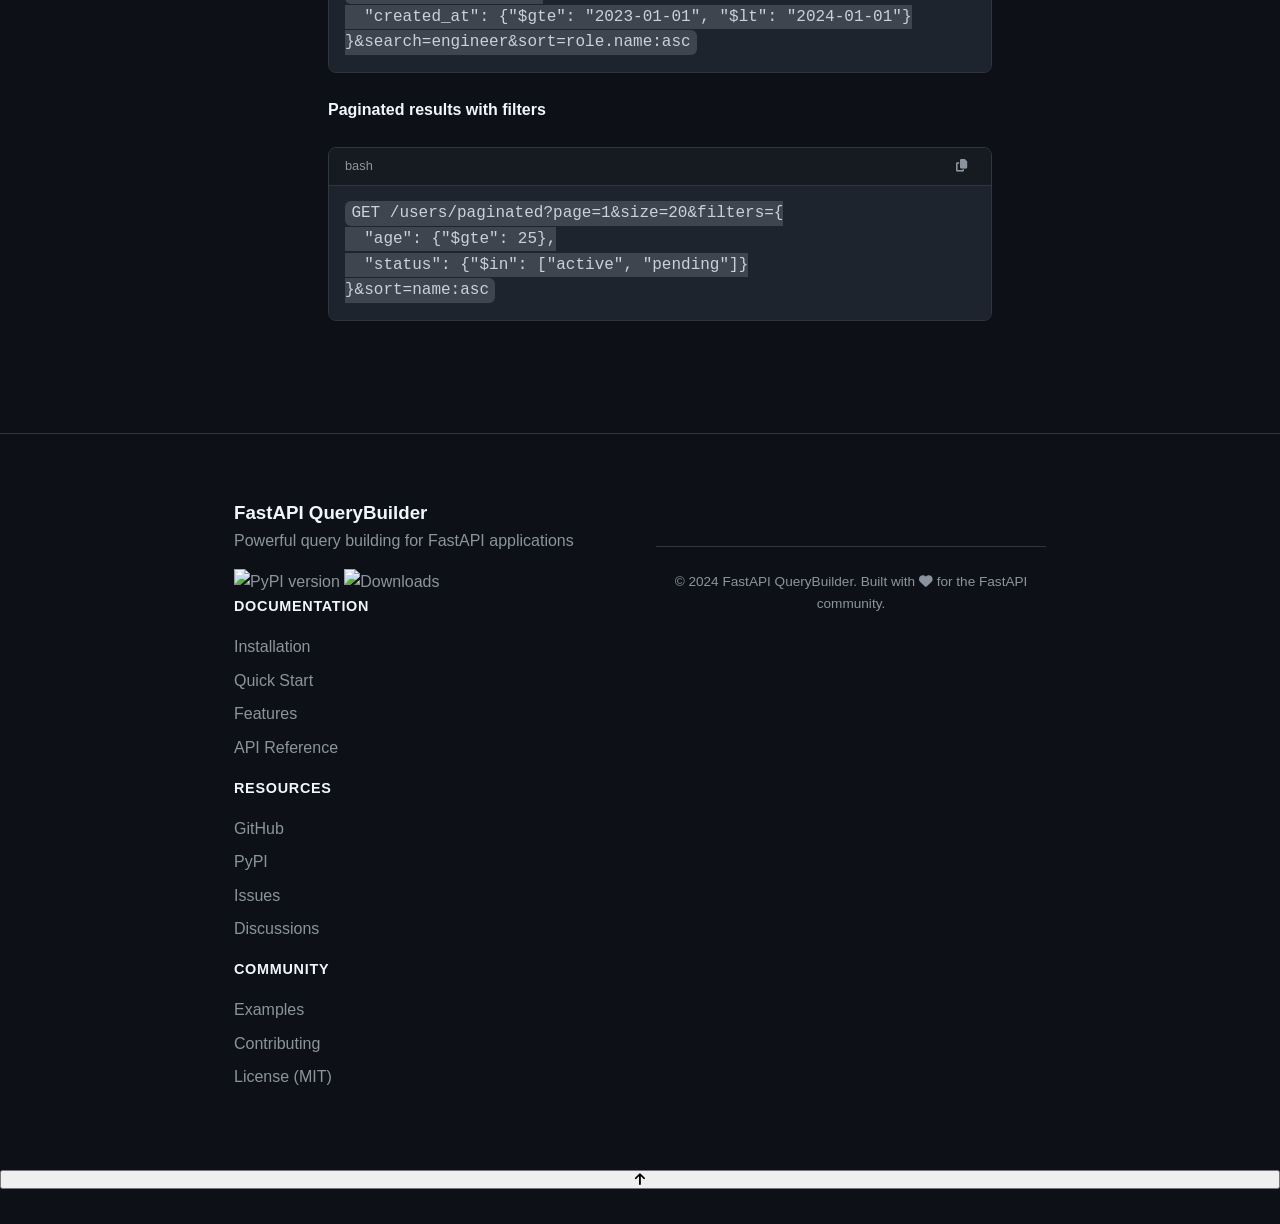
==== commit 27034e62: "fix: bound query complexity and enforce server-owned field policies Preserve filter scopes with corr" ====
--- a/docs/index.html
+++ b/docs/index.html
@@ -431,7 +431,7 @@
                             <i class="fas fa-rocket"></i>
                             <h4>Performance-Optimized Search</h4>
                         </div>
-                        <p>By default, search only queries the root model's fields (5-100x faster). Use <code>search_fields</code> parameter to explicitly search nested relationships.</p>
+                        <p>By default, search only queries the root model's fields, without relationship joins. Use <code>search_fields</code> parameter to explicitly search nested relationships.</p>
                     </div>
 
                     <div class="code-block">
@@ -498,10 +498,28 @@
                             <li><i class="fas fa-bolt"></i> <strong>Fast Default:</strong> Top-level search = 0 joins, no DISTINCT overhead</li>
                             <li><i class="fas fa-bullseye"></i> <strong>Explicit Control:</strong> Specify exactly which fields to search</li>
                             <li><i class="fas fa-project-diagram"></i> <strong>Nested Paths:</strong> Use dot notation for relationships (role.name, role.department.name)</li>
-                            <li><i class="fas fa-shield-alt"></i> <strong>Safe:</strong> Circular reference detection prevents infinite loops</li>
-                            <li><i class="fas fa-compress-alt"></i> <strong>Smart Joins:</strong> Creates joins only for specified nested paths</li>
+                            <li><i class="fas fa-shield-alt"></i> <strong>Bounded:</strong> Server-owned query budgets and mapped field validation</li>
+                            <li><i class="fas fa-compress-alt"></i> <strong>Unique Roots:</strong> Correlated EXISTS keeps relationship search results unique</li>
                         </ul>
                     </div>
+                </div>
+
+                <div id="security" class="subsection">
+                    <h3 class="subsection-title">Security and query limits (unreleased)</h3>
+                    <p>Configure <code>QueryPolicy</code> in application code to allow specific filter,
+                        search, sort, and relationship paths. Client <code>search_fields</code> cannot
+                        override these allowlists. Empty policies allow no fields; omitted policies
+                        preserve mapped-field access.</p>
+                    <p><code>QueryLimits</code> bounds filter bytes (16 KiB), nesting (8), predicates
+                        (100), list items (100), relationship depth (4), total joins (8), search length
+                        (256), search fields (20), sort fields (10), and field path length (256).
+                        Invalid or excessive input returns HTTP 400.</p>
+                    <p>Related filters and searches preserve unique root rows; related sorting uses
+                        window functions to deduplicate before pagination. Authentication, tenant/row
+                        authorization, rate limits, indexes, and database statement timeouts are still
+                        application responsibilities.</p>
+                    <p>See the <a href="https://github.com/bhadri01/fastapi-querybuilder#security-and-query-limits">
+                        complete configuration and compatibility guide</a> before upgrading.</p>
                 </div>
 
                 <!-- Pagination -->
